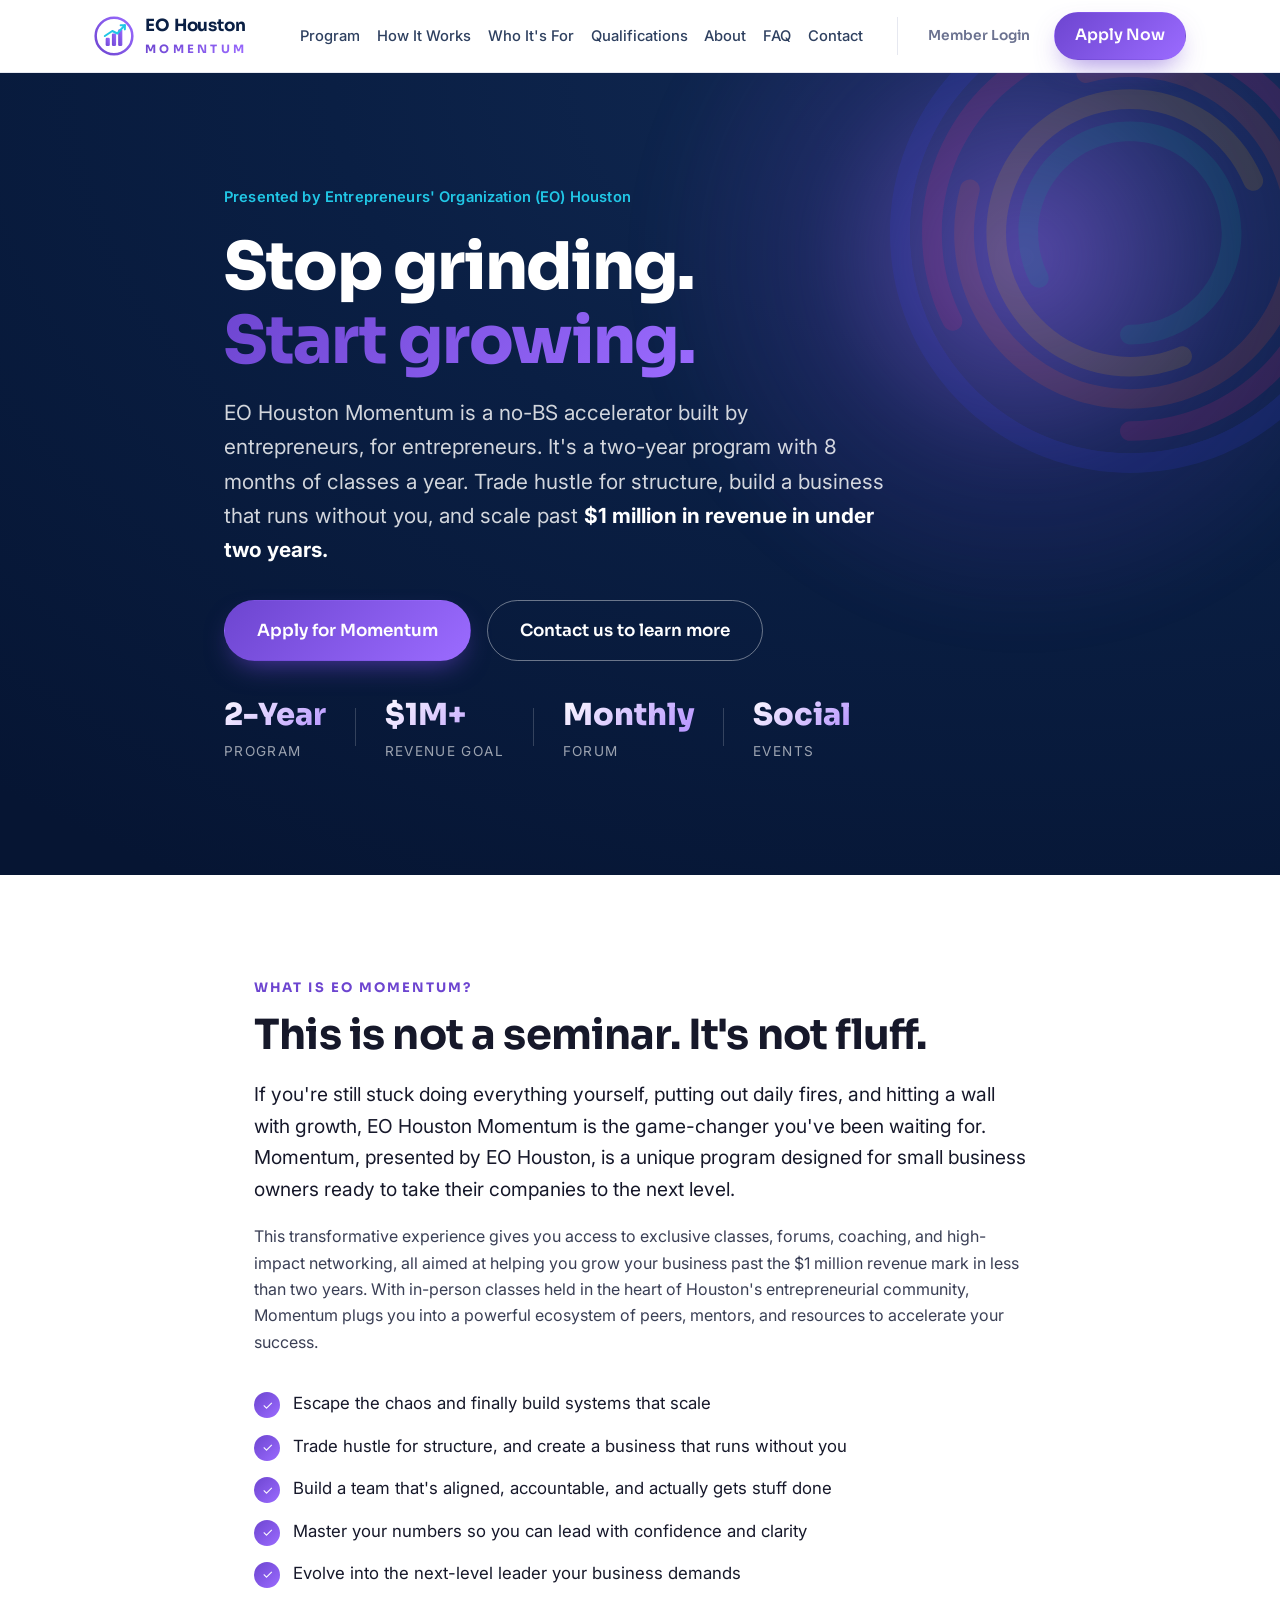
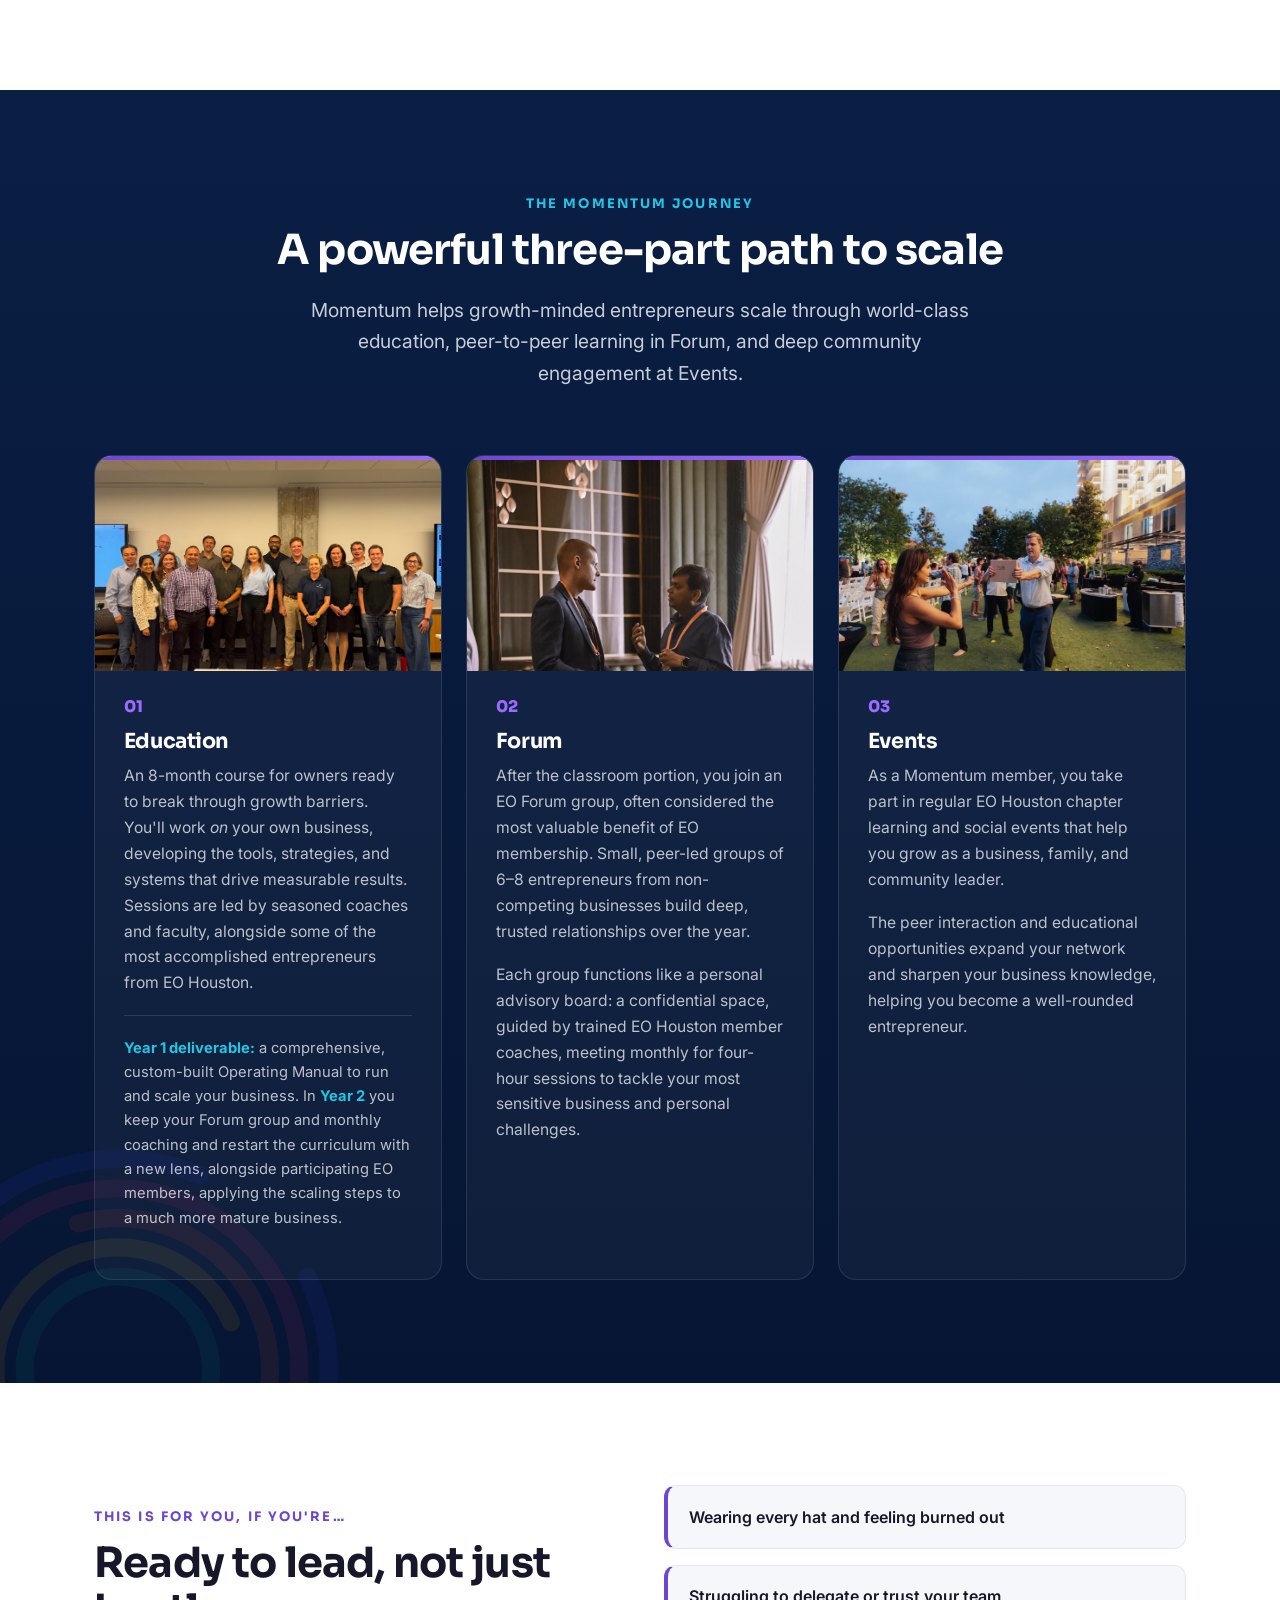
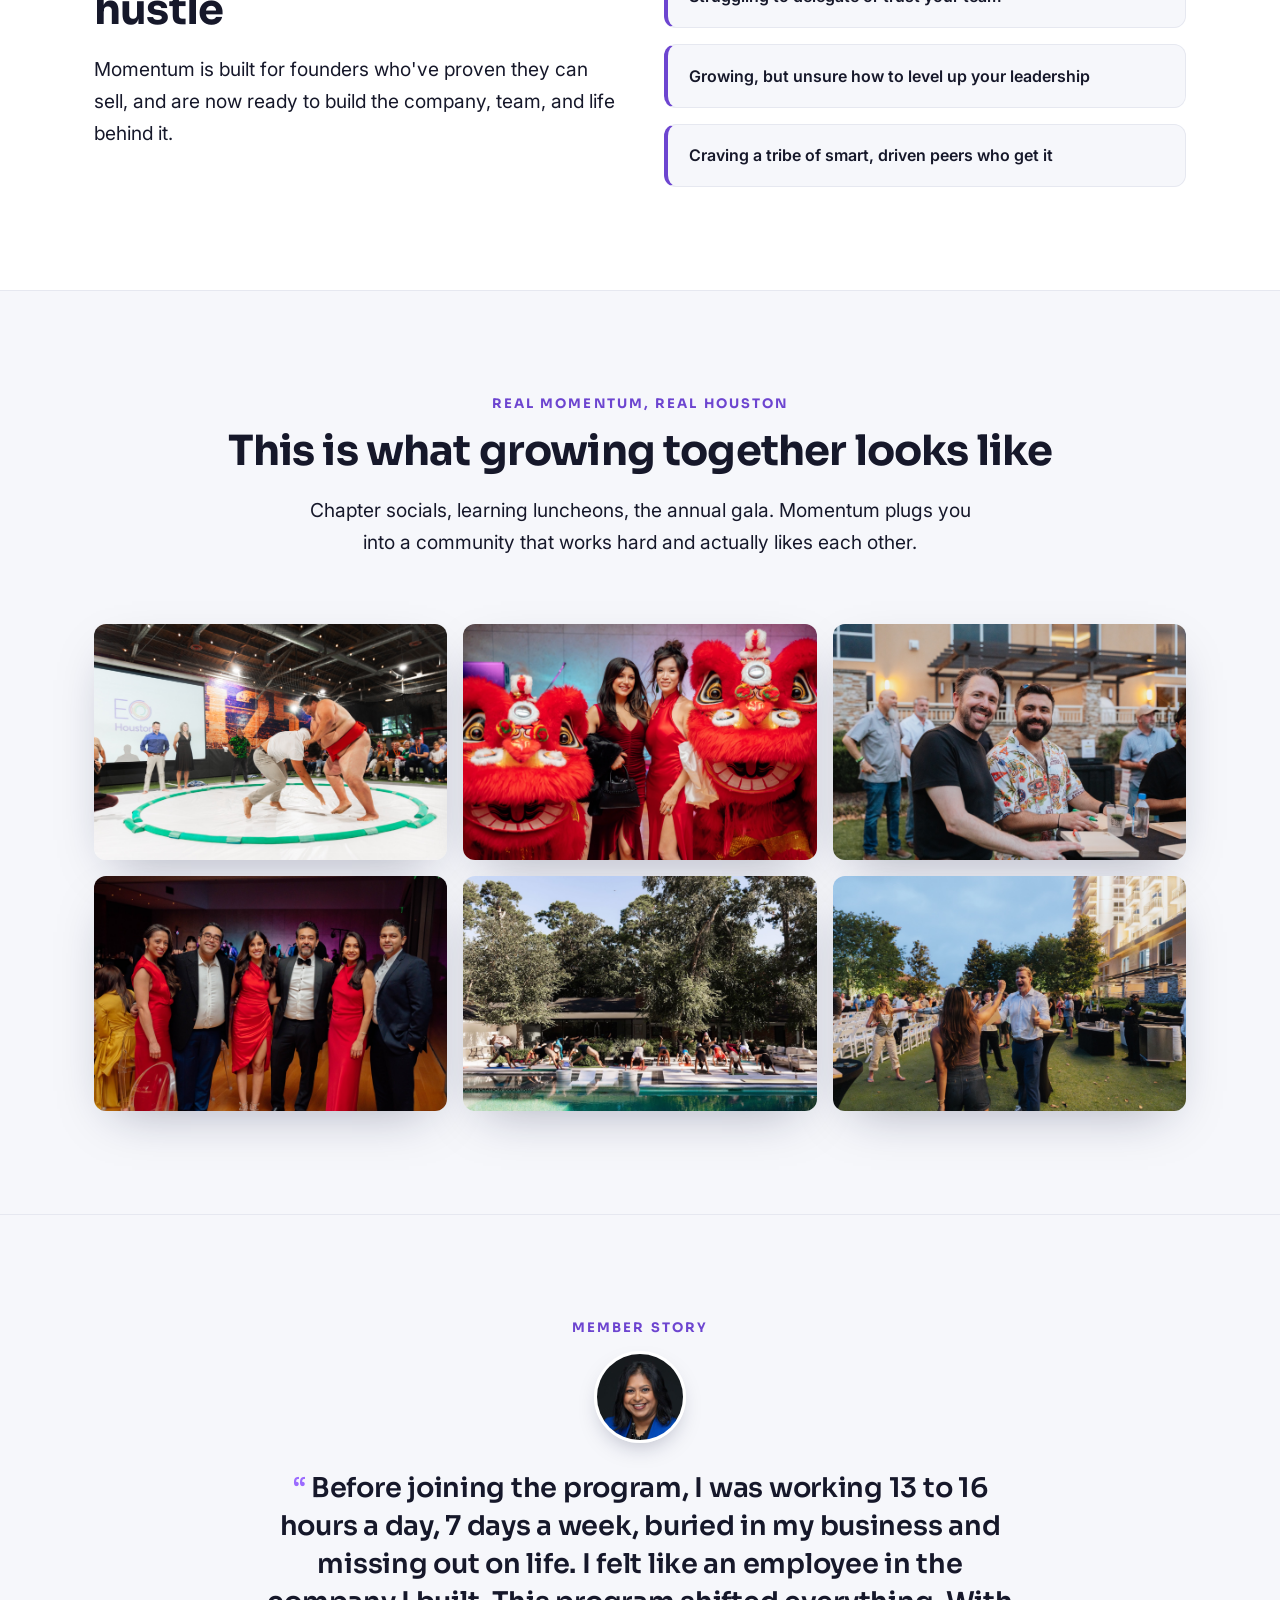
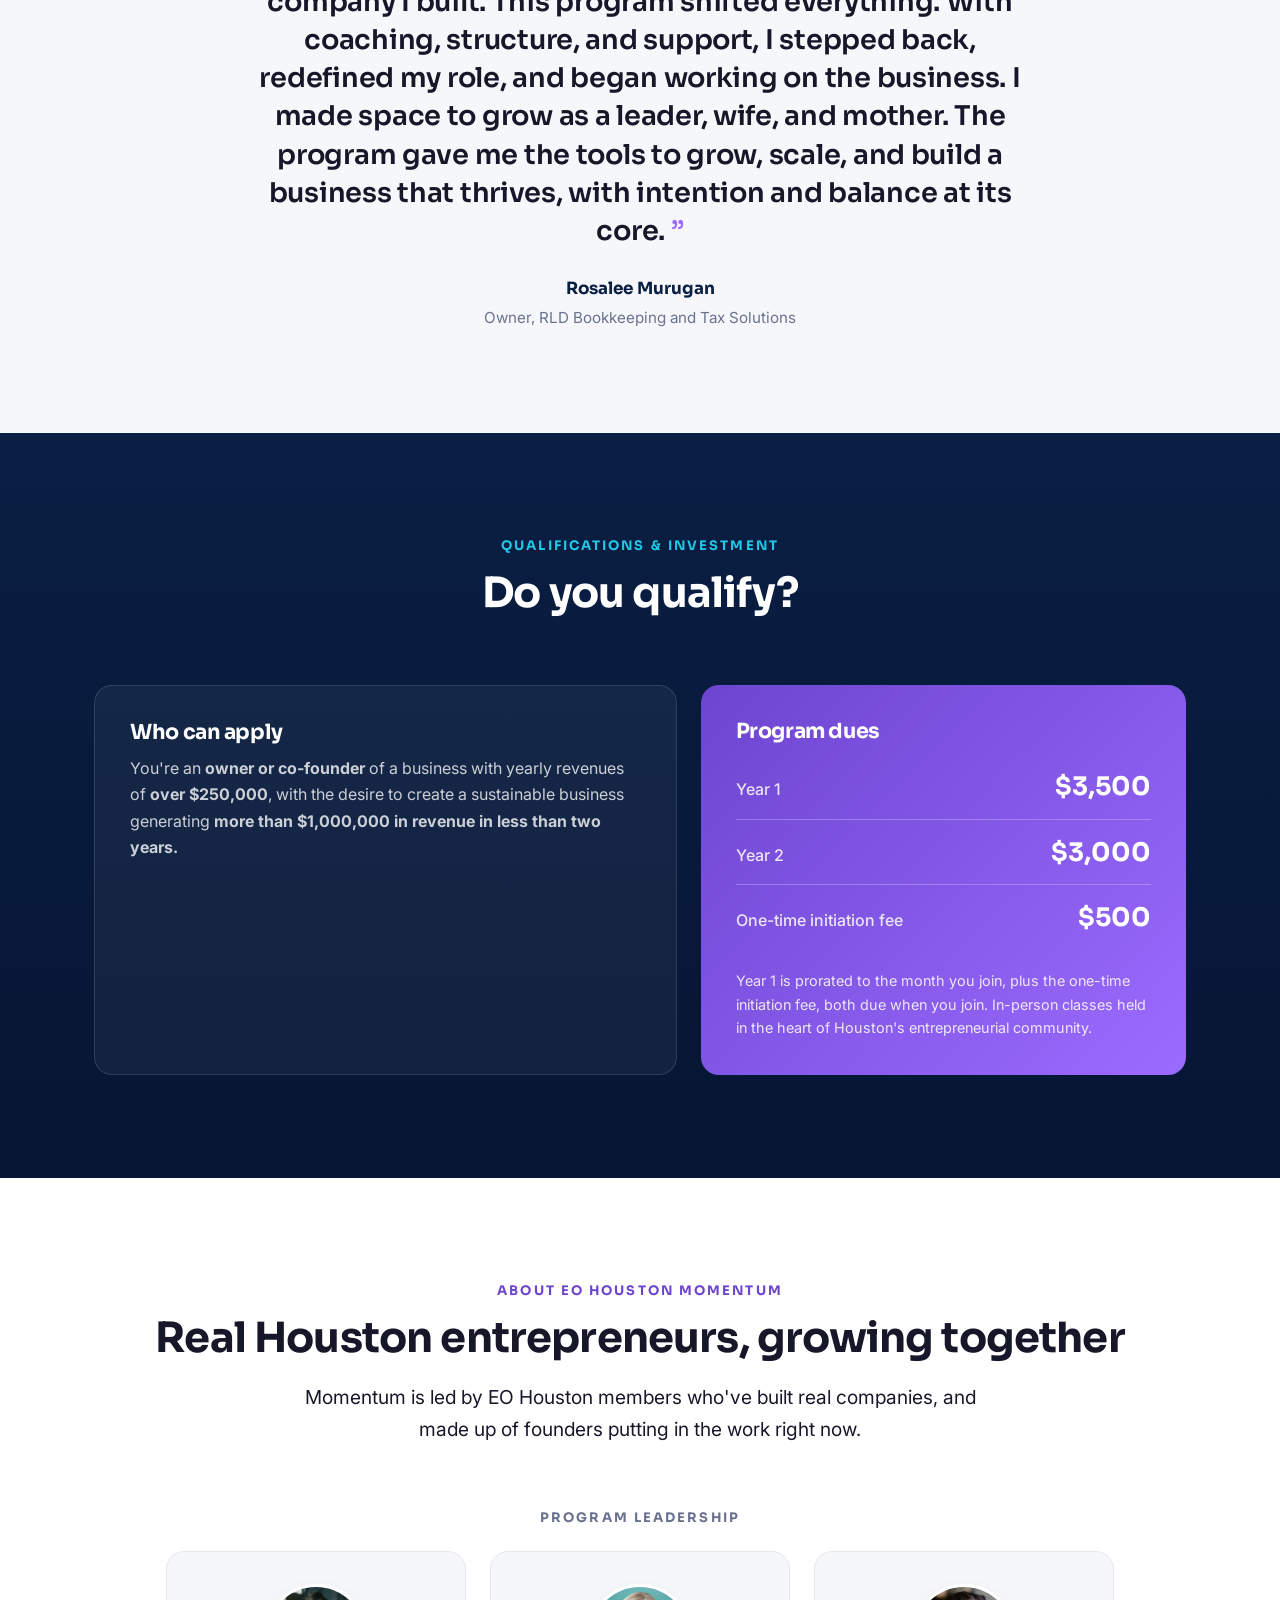
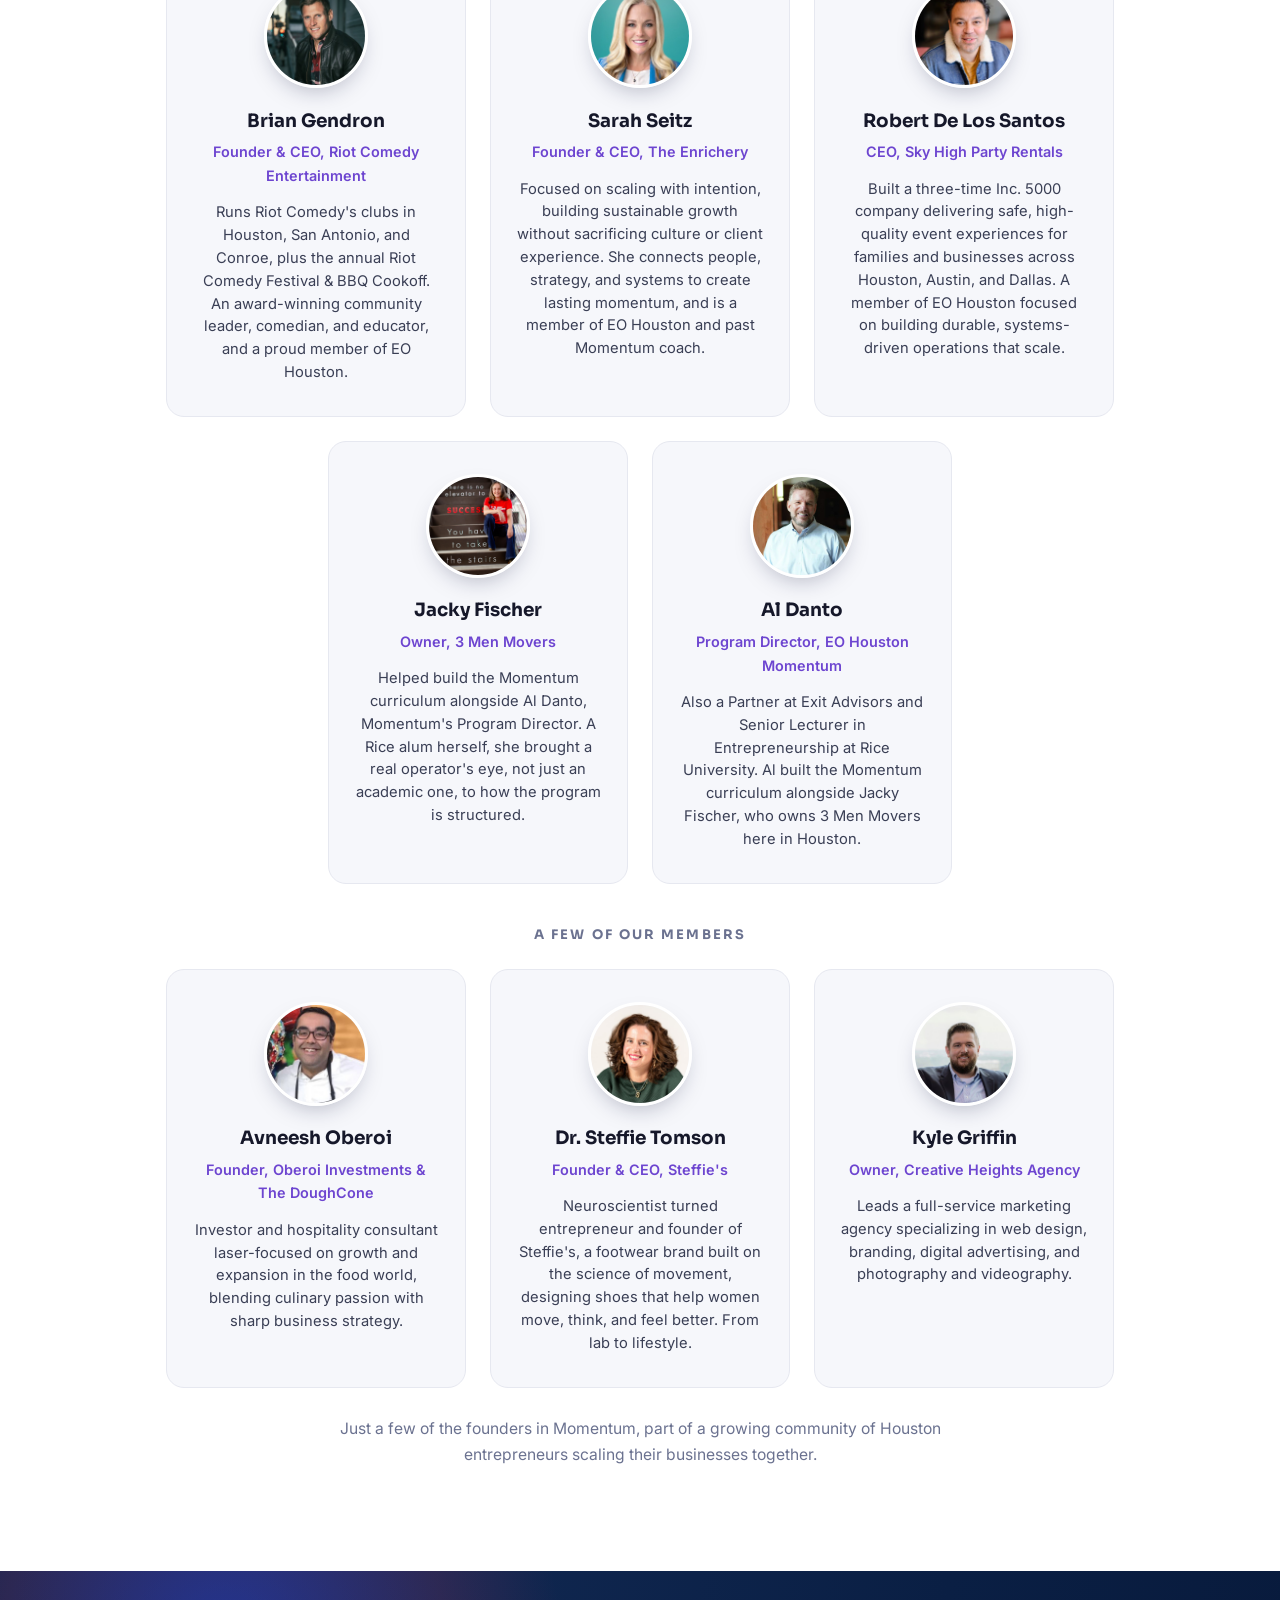
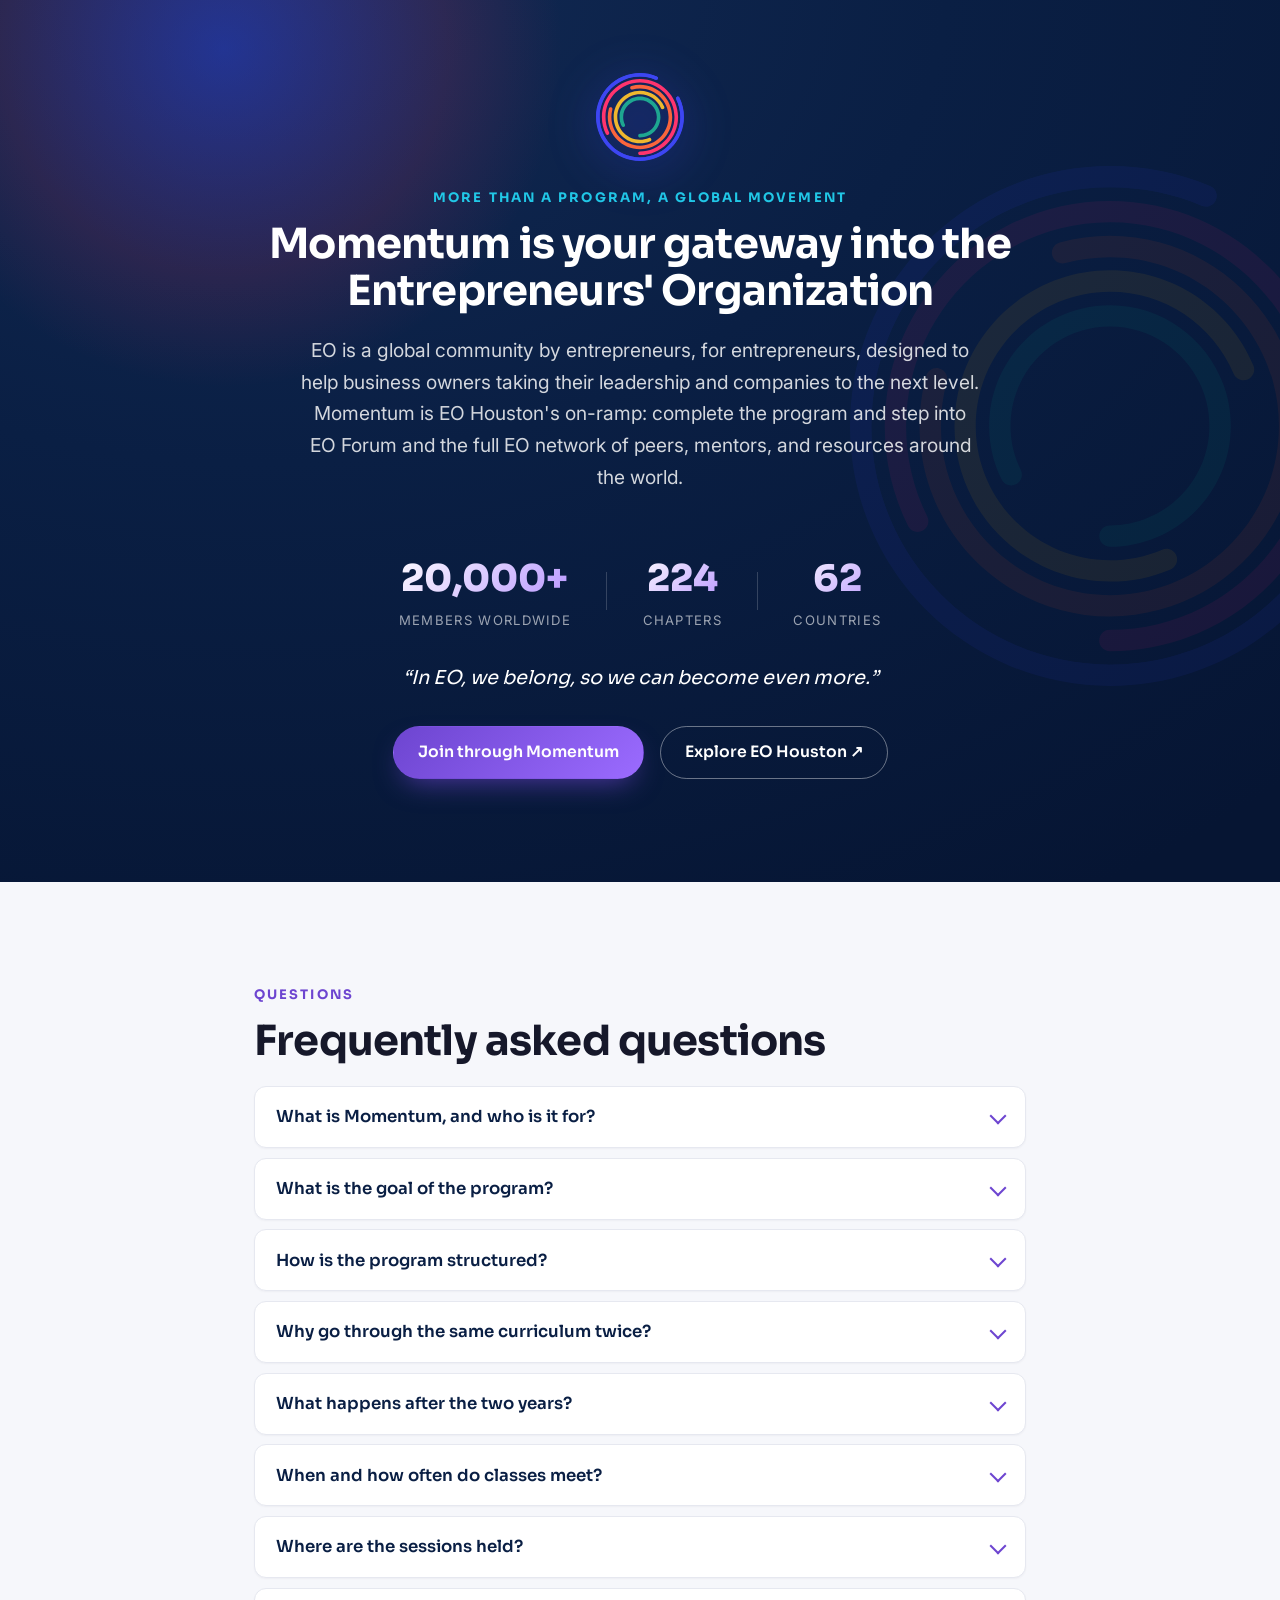
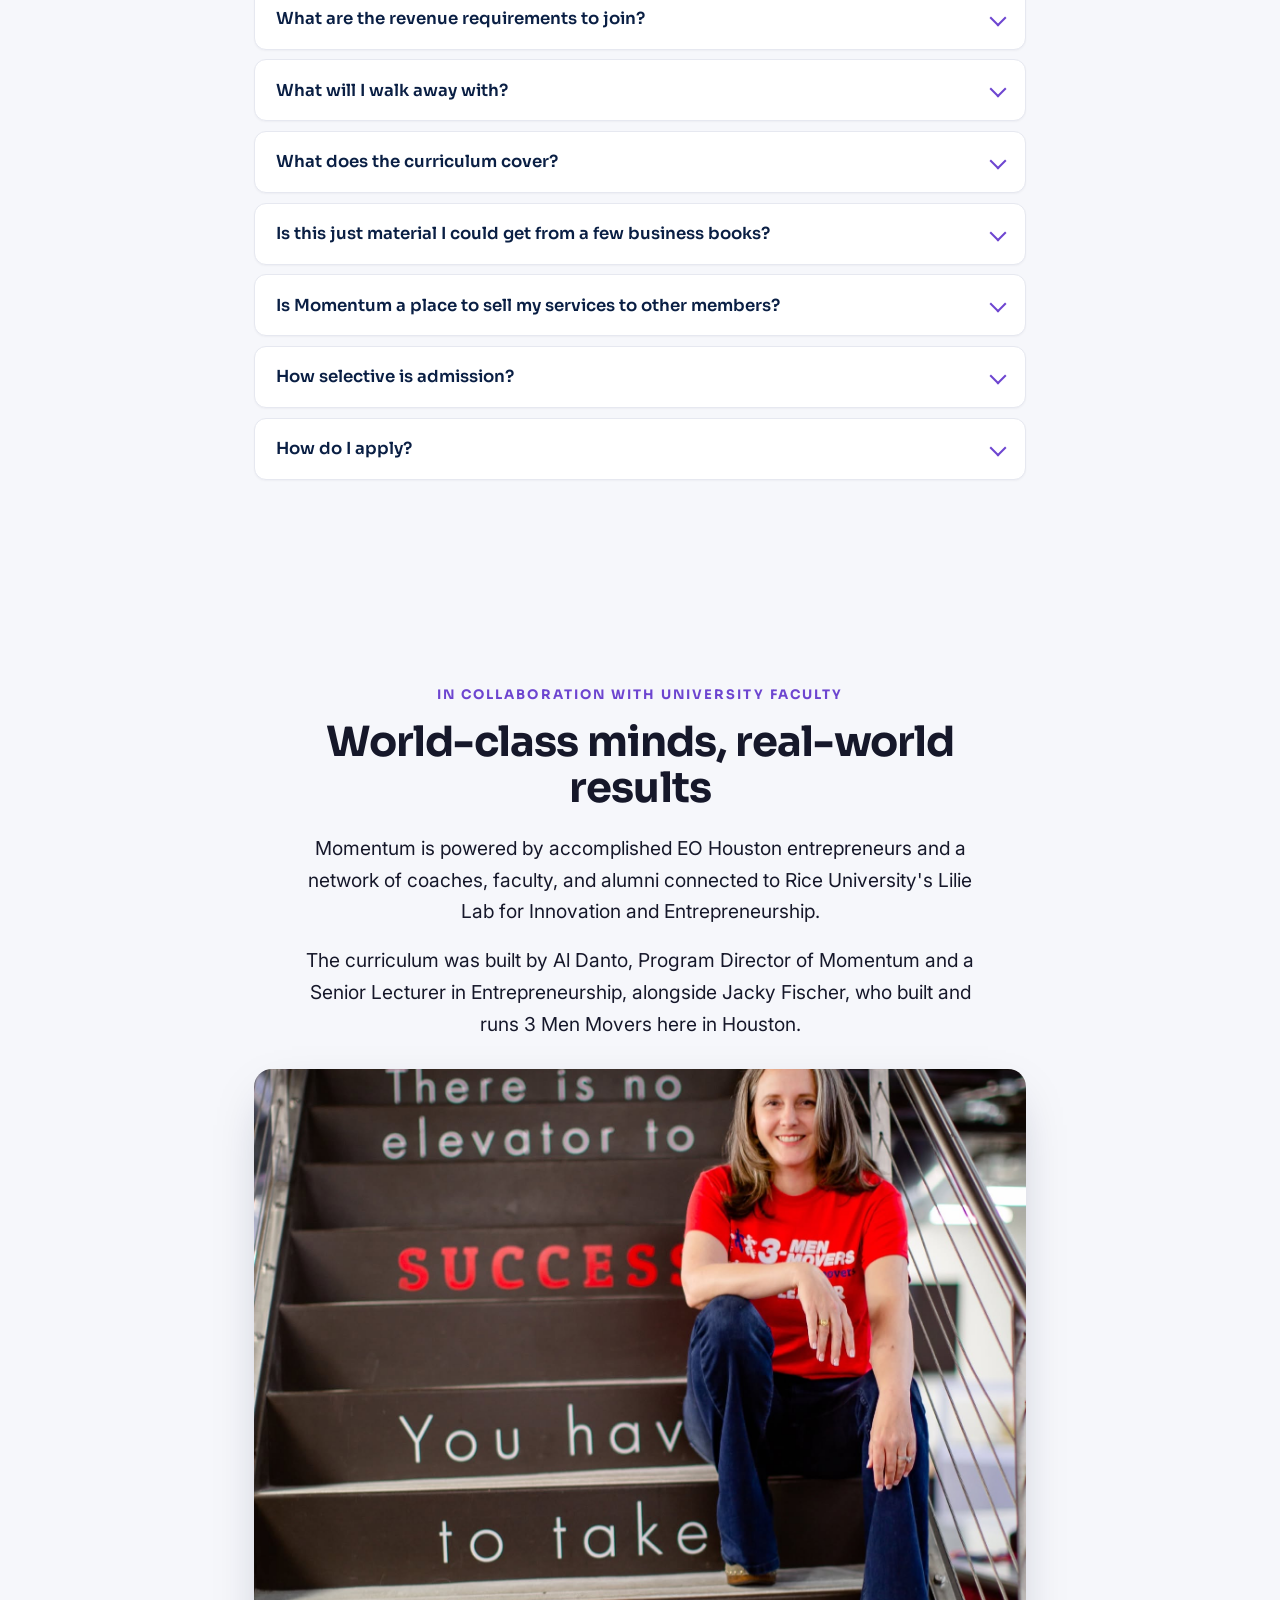
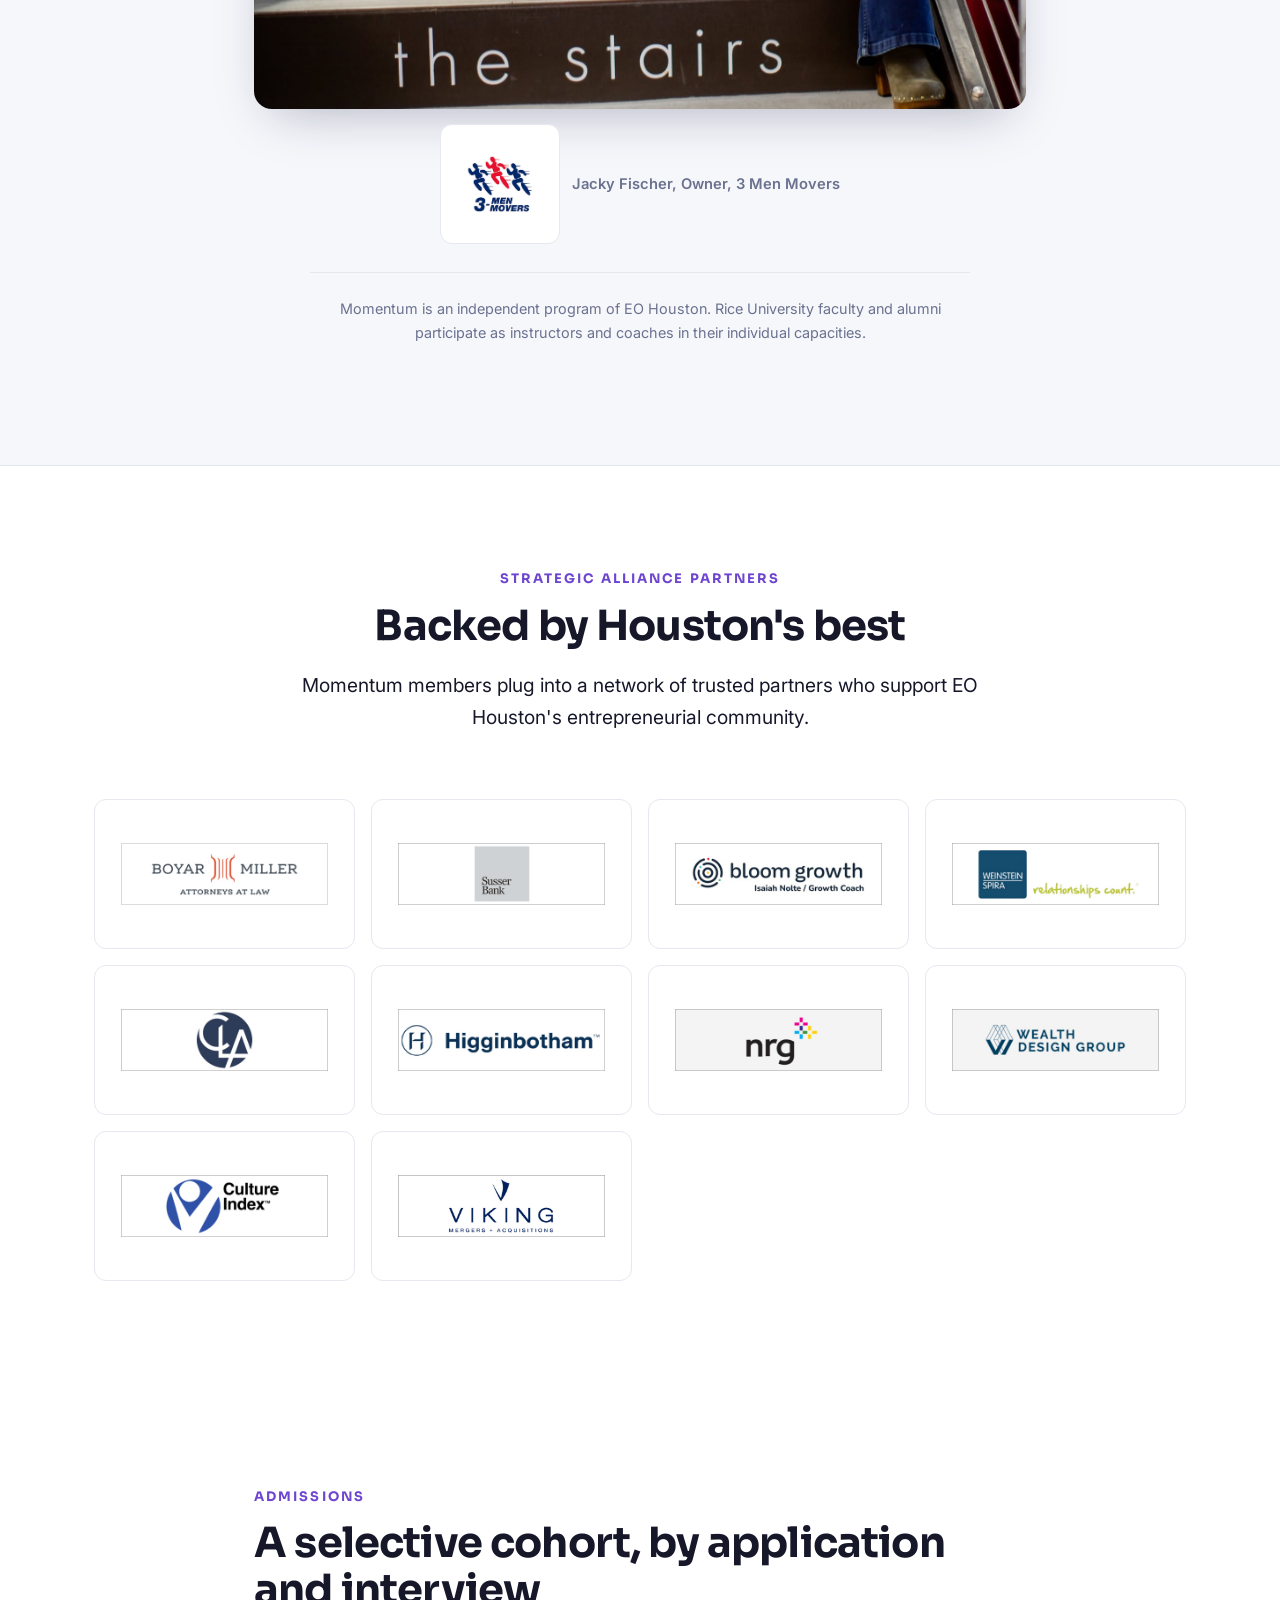
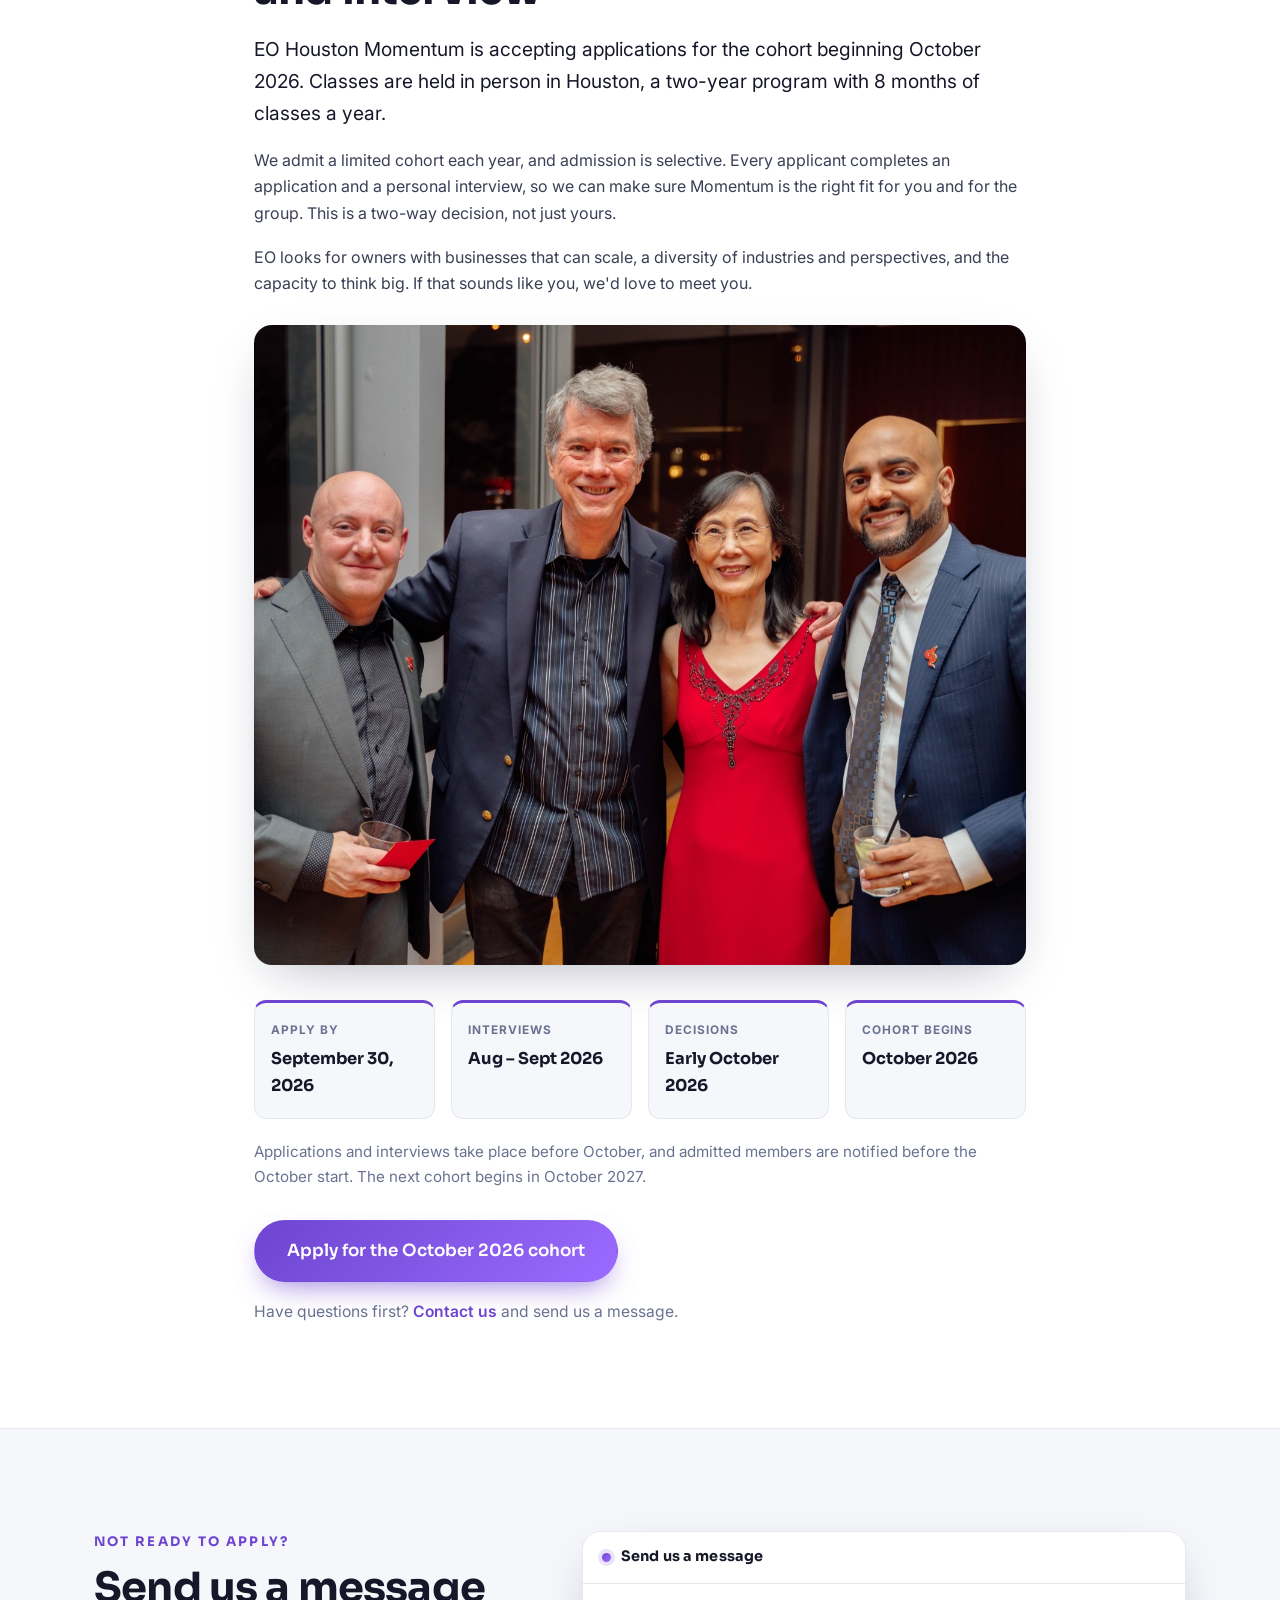
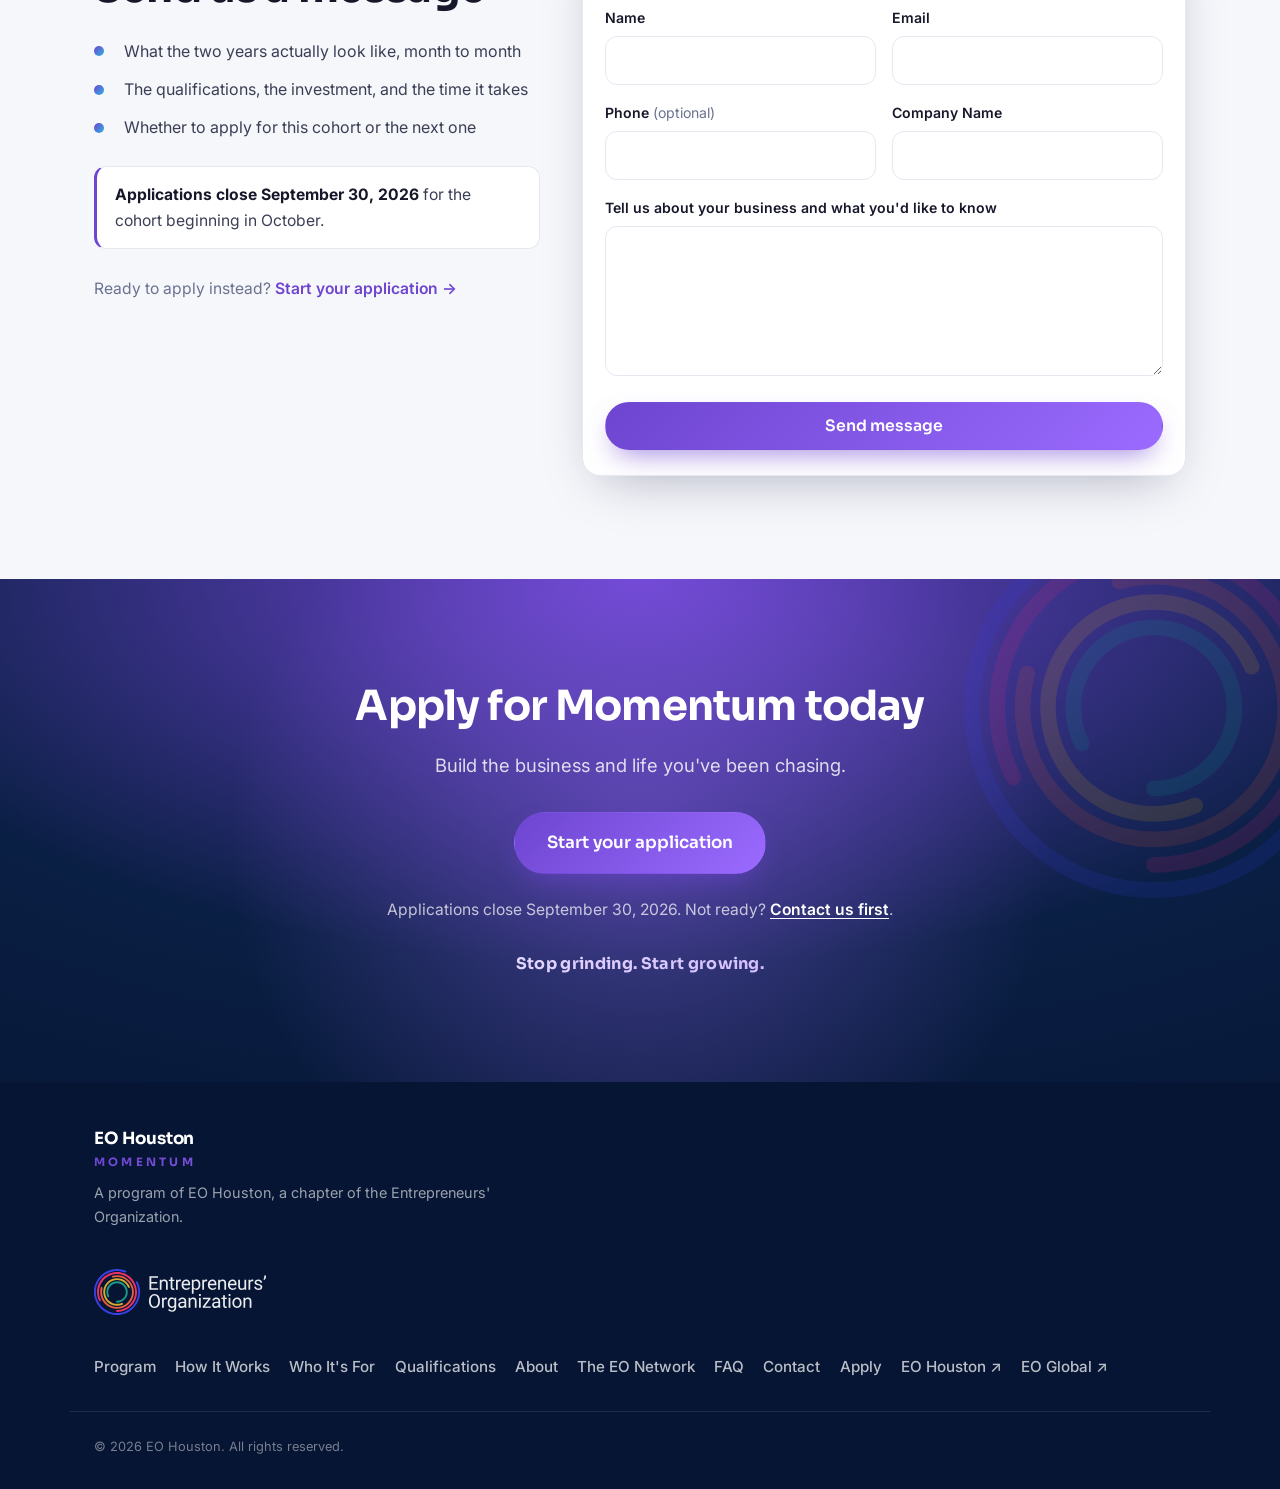
==== index.html @ 534e12e0 "Reduce Rice mentions on public Momentum site" ====
<!DOCTYPE html>
<html lang="en">
<head>
  <meta charset="UTF-8" />
  <meta name="viewport" content="width=device-width, initial-scale=1.0" />
  <title>EO Houston Momentum | Stop Grinding. Start Growing.</title>
  <meta name="description" content="EO Houston Momentum is a no-BS accelerator built by entrepreneurs, for entrepreneurs. A two-year program with 8 months of classes a year. Grow past $1M in under two years." />
  <meta property="og:title" content="EO Houston Momentum | Stop Grinding. Start Growing." />
  <meta property="og:description" content="A two-year accelerator for Houston entrepreneurs ready to scale past $1M. Education, Forum, and Events." />
  <meta property="og:type" content="website" />
  <meta property="og:url" content="https://eomomentum.com/" />
  <meta property="og:image" content="https://eomomentum.com/assets/og-image.png" />
  <meta property="og:image:width" content="1200" />
  <meta property="og:image:height" content="630" />
  <meta property="og:image:alt" content="EO Houston Momentum. Stop grinding. Start growing." />
  <meta name="twitter:card" content="summary_large_image" />
  <meta name="twitter:title" content="EO Houston Momentum | Stop Grinding. Start Growing." />
  <meta name="twitter:description" content="A two-year accelerator for Houston entrepreneurs ready to scale past $1M." />
  <meta name="twitter:image" content="https://eomomentum.com/assets/og-image.png" />
  <link rel="preconnect" href="https://fonts.googleapis.com" />
  <link rel="preconnect" href="https://fonts.gstatic.com" crossorigin />
  <link href="https://fonts.googleapis.com/css2?family=Sora:wght@400;600;700;800&family=Inter:wght@400;500;600;700&display=swap" rel="stylesheet" />
  <link rel="icon" type="image/png" sizes="32x32" href="assets/eo-favicon-32.png" />
  <link rel="apple-touch-icon" href="assets/eo-apple-touch.png" />
  <link rel="stylesheet" href="styles.css" />
  <!-- Google tag (gtag.js) -->
  <script async src="https://www.googletagmanager.com/gtag/js?id=G-NMEJ7BV822"></script>
  <script>
    window.dataLayer = window.dataLayer || [];
    function gtag(){dataLayer.push(arguments);}
    gtag('js', new Date());
    gtag('config', 'G-NMEJ7BV822');
  </script>
</head>
<body>

  <!-- ===== Header ===== -->
  <header class="site-header" id="top">
    <div class="container header-inner">
      <a href="#top" class="brand" aria-label="EO Houston Momentum home">
        <span class="brand-mark" aria-hidden="true">
          <svg viewBox="0 0 48 48" width="40" height="40" role="img" aria-label="Momentum mark">
            <defs>
              <linearGradient id="mg" x1="0" y1="1" x2="1" y2="0">
                <stop offset="0" stop-color="#6D45D0" />
                <stop offset="1" stop-color="#9B6BFF" />
              </linearGradient>
            </defs>
            <circle cx="24" cy="24" r="22" fill="none" stroke="url(#mg)" stroke-width="3" />
            <rect x="14" y="26" width="5" height="10" rx="1.5" fill="url(#mg)" />
            <rect x="21.5" y="21" width="5" height="15" rx="1.5" fill="url(#mg)" />
            <rect x="29" y="16" width="5" height="20" rx="1.5" fill="url(#mg)" />
            <path d="M13 24 L22 18 L28 21 L37 11" fill="none" stroke="#21C7E6" stroke-width="2.5" stroke-linecap="round" stroke-linejoin="round" />
            <path d="M32 11 L37 11 L37 16" fill="none" stroke="#21C7E6" stroke-width="2.5" stroke-linecap="round" stroke-linejoin="round" />
          </svg>
        </span>
        <span class="brand-text">
          <strong>EO Houston</strong>
          <span class="brand-sub">MOMENTUM</span>
        </span>
      </a>

      <nav class="nav" aria-label="Primary">
        <a href="#program">Program</a>
        <a href="#journey">How It Works</a>
        <a href="#fit">Who It's For</a>
        <a href="#invest">Qualifications</a>
        <a href="#about">About</a>
        <a href="#faq">FAQ</a>
        <a href="#contact">Contact</a>
      </nav>

      <a class="header-login" href="https://eohouston.chapterpro.com/index.php?frontend=1" target="_blank" rel="noopener">Member Login</a>
      <a class="btn btn-primary header-cta" href="#admissions" data-ga-apply="header_nav">Apply Now</a>

      <button class="nav-toggle" aria-label="Toggle menu" aria-expanded="false">
        <span></span><span></span><span></span>
      </button>
    </div>
    <div class="mobile-nav" hidden>
      <a href="#program">Program</a>
      <a href="#journey">How It Works</a>
      <a href="#fit">Who It's For</a>
      <a href="#invest">Qualifications</a>
      <a href="#about">About</a>
      <a href="#eo">The EO Network</a>
      <a href="#partners">Partners</a>
      <a href="#faq">FAQ</a>
      <a href="#contact">Contact</a>
      <a href="https://eohouston.com" target="_blank" rel="noopener">EO Houston &#8599;</a>
      <a href="https://eohouston.chapterpro.com/index.php?frontend=1" target="_blank" rel="noopener">Member Login</a>
      <a href="#admissions" class="btn btn-primary" data-ga-apply="mobile_nav">Apply Now</a>
    </div>
  </header>

  <!-- ===== Hero ===== -->
  <section class="hero">
    <div class="hero-glow" aria-hidden="true"></div>
    <img src="assets/eo-mark.svg" class="hero-mark" alt="" aria-hidden="true" />
    <div class="container hero-inner">
      <p class="eyebrow">Presented by Entrepreneurs' Organization (EO) Houston</p>
      <h1>Stop grinding.<br /><span class="grad-text">Start growing.</span></h1>
      <p class="hero-lead">
        EO Houston Momentum is a no-BS accelerator built by entrepreneurs, for entrepreneurs. It's a
        two-year program with 8 months of classes a year. Trade hustle for structure, build
        a business that runs without you, and scale past
        <strong>$1 million in revenue in under two years.</strong>
      </p>
      <div class="hero-actions">
        <a class="btn btn-primary btn-lg" href="#admissions" data-ga-apply="hero">Apply for Momentum</a>
        <a class="btn btn-ghost btn-lg" href="#contact">Contact us to learn more</a>
      </div>
      <a class="hero-webinar" id="hero-webinar" href="#" target="_blank" rel="noopener" hidden>
        <span class="hw-tag">Free webinar</span>
        <span class="hw-text">Curious first? Join our info session <strong id="hero-webinar-when"></strong></span>
        <span class="hw-cta">Register &rarr;</span>
      </a>
      <div class="hero-stats">
        <div><span class="stat-num">2-Year</span><span class="stat-label">program</span></div>
        <div class="stat-divider" aria-hidden="true"></div>
        <div><span class="stat-num">$1M+</span><span class="stat-label">revenue goal</span></div>
        <div class="stat-divider" aria-hidden="true"></div>
        <div><span class="stat-num">Monthly</span><span class="stat-label">forum</span></div>
        <div class="stat-divider" aria-hidden="true"></div>
        <div><span class="stat-num">Social</span><span class="stat-label">events</span></div>
      </div>
    </div>
  </section>

  <!-- ===== What is Momentum ===== -->
  <section class="section" id="program">
    <div class="container narrow">
      <p class="kicker">What is EO Momentum?</p>
      <h2>This is not a seminar. It's not fluff.</h2>
      <p class="lede">
        If you're still stuck doing everything yourself, putting out daily fires, and hitting a wall
        with growth, EO Houston Momentum is the game-changer you've been waiting for. Momentum,
        presented by EO Houston, is a unique program designed for small business
        owners ready to take their companies to the next level.
      </p>
      <p>
        This transformative experience gives you access to exclusive classes, forums, coaching, and
        high-impact networking, all aimed at helping you grow your business past the $1 million
        revenue mark in less than two years. With in-person classes held in the heart of Houston's
        entrepreneurial community, Momentum plugs you into a powerful ecosystem of peers, mentors,
        and resources to accelerate your success.
      </p>

      <ul class="outcomes">
        <li><span class="check" aria-hidden="true">&#10003;</span> Escape the chaos and finally build systems that scale</li>
        <li><span class="check" aria-hidden="true">&#10003;</span> Trade hustle for structure, and create a business that runs without you</li>
        <li><span class="check" aria-hidden="true">&#10003;</span> Build a team that's aligned, accountable, and actually gets stuff done</li>
        <li><span class="check" aria-hidden="true">&#10003;</span> Master your numbers so you can lead with confidence and clarity</li>
        <li><span class="check" aria-hidden="true">&#10003;</span> Evolve into the next-level leader your business demands</li>
      </ul>
    </div>
  </section>

  <!-- ===== The Journey: Education / Forum / Events ===== -->
  <section class="section section-dark" id="journey">
    <img src="assets/eo-mark.svg" class="journey-mark" alt="" aria-hidden="true" />
    <div class="container">
      <div class="section-head center">
        <p class="kicker">The Momentum journey</p>
        <h2>A powerful three-part path to scale</h2>
        <p class="lede center-lede">
          Momentum helps growth-minded entrepreneurs scale through world-class education,
          peer-to-peer learning in Forum, and deep community engagement at Events.
        </p>
      </div>

      <div class="cards-3">
        <article class="card">
          <img class="card-photo" src="assets/photos/classroom.jpg" alt="Momentum cohort meeting for a Lilie Lab-taught session" loading="lazy" width="640" height="400" />
          <div class="card-num">01</div>
          <h3>Education</h3>
          <p>
            An 8-month course for owners ready to break through growth barriers. You'll work
            <em>on</em> your own business, developing the tools, strategies, and systems that
            drive measurable results. Sessions are led by seasoned coaches and faculty, alongside
            some of the most accomplished entrepreneurs from EO Houston.
          </p>
          <p class="card-deliverable">
            <strong>Year 1 deliverable:</strong> a comprehensive, custom-built Operating Manual to
            run and scale your business. In <strong>Year 2</strong> you keep your Forum group and
            monthly coaching and restart the curriculum with a new lens, alongside participating EO
            members, applying the scaling steps to a much more mature business.
          </p>
        </article>

        <article class="card">
          <img class="card-photo" src="assets/photos/connect-lounge.jpg" alt="Members in a focused, confidential Forum conversation" loading="lazy" width="1066" height="1600" style="object-position: top;" />
          <div class="card-num">02</div>
          <h3>Forum</h3>
          <p>
            After the classroom portion, you join an EO Forum group, often considered the most
            valuable benefit of EO membership. Small, peer-led groups of 6&ndash;8 entrepreneurs from
            non-competing businesses build deep, trusted relationships over the year.
          </p>
          <p>
            Each group functions like a personal advisory board: a confidential space, guided by
            trained EO Houston member coaches, meeting monthly for four-hour sessions to tackle your
            most sensitive business and personal challenges.
          </p>
        </article>

        <article class="card">
          <img class="card-photo" src="assets/photos/social-charades.jpg" alt="EO Houston members at a chapter social event" loading="lazy" width="640" height="400" />
          <div class="card-num">03</div>
          <h3>Events</h3>
          <p>
            As a Momentum member, you take part in regular EO Houston chapter learning and social
            events that help you grow as a business, family, and community leader.
          </p>
          <p>
            The peer interaction and educational opportunities expand your network and sharpen your
            business knowledge, helping you become a well-rounded entrepreneur.
          </p>
        </article>
      </div>
    </div>
  </section>

  <!-- ===== Who it's for ===== -->
  <section class="section" id="fit">
    <div class="container split">
      <div class="split-text">
        <p class="kicker">This is for you, if you're&hellip;</p>
        <h2>Ready to lead, not just hustle</h2>
        <p class="lede">
          Momentum is built for founders who've proven they can sell, and are now ready to
          build the company, team, and life behind it.
        </p>
      </div>
      <ul class="fit-list">
        <li>Wearing every hat and feeling burned out</li>
        <li>Struggling to delegate or trust your team</li>
        <li>Growing, but unsure how to level up your leadership</li>
        <li>Craving a tribe of smart, driven peers who get it</li>
      </ul>
    </div>
  </section>

  <!-- ===== Community gallery ===== -->
  <section class="section section-gallery" id="community">
    <div class="container">
      <div class="section-head center">
        <p class="kicker">Real Momentum, real Houston</p>
        <h2>This is what growing together looks like</h2>
        <p class="lede center-lede">
          Chapter socials, learning luncheons, the annual gala. Momentum plugs
          you into a community that works hard and actually likes each other.
        </p>
      </div>
      <ul class="gallery-grid">
        <li><img src="assets/photos/event-2.jpg" alt="EO Houston members at a chapter anniversary event" loading="lazy" width="640" height="427" /></li>
        <li><img src="assets/photos/lny-photobooth.jpg" alt="Members celebrating Lunar New Year at an EO Houston social" loading="lazy" width="640" height="427" /></li>
        <li><img src="assets/photos/social-cornhole.jpg" alt="Members at an EO Houston chapter social" loading="lazy" width="640" height="427" /></li>
        <li><img src="assets/photos/gala-group.jpg" alt="Members at the EO Houston annual gala" loading="lazy" width="640" height="427" /></li>
        <li><img src="assets/photos/retreat-yoga-wide.jpg" alt="A Momentum member retreat" loading="lazy" width="640" height="427" /></li>
        <li><img src="assets/photos/social-highfive.jpg" alt="Members celebrating at an EO Houston chapter event" loading="lazy" width="640" height="427" /></li>
      </ul>
    </div>
  </section>

  <!-- ===== Featured testimonial ===== -->
  <section class="section section-quote" id="story">
    <div class="container narrow center">
      <p class="kicker">Member story</p>
      <figure class="feature-quote">
        <img class="quote-avatar" src="assets/team/rosalee.jpg" alt="Rosalee Murugan" width="400" height="400" loading="lazy" />
        <blockquote>
          Before joining the program, I was working 13 to 16 hours a day, 7 days a week, buried in my
          business and missing out on life. I felt like an employee in the company I built. This
          program shifted everything. With coaching, structure, and support, I stepped back,
          redefined my role, and began working on the business. I made space to grow as a leader,
          wife, and mother. The program gave me the tools to grow, scale, and build a business that
          thrives, with intention and balance at its core.
        </blockquote>
        <figcaption>
          <span class="q-name">Rosalee Murugan</span>
          <span class="q-role">Owner, RLD Bookkeeping and Tax Solutions</span>
        </figcaption>
      </figure>
    </div>
  </section>

  <!-- ===== Qualifications & Investment ===== -->
  <section class="section section-dark" id="invest">
    <div class="container">
      <div class="section-head center">
        <p class="kicker">Qualifications &amp; investment</p>
        <h2>Do you qualify?</h2>
      </div>
      <div class="invest-grid">
        <div class="invest-card">
          <h3>Who can apply</h3>
          <p>
            You're an <strong>owner or co-founder</strong> of a business with yearly revenues of
            <strong>over $250,000</strong>, with the desire to create a sustainable business
            generating <strong>more than $1,000,000 in revenue in less than two years.</strong>
          </p>
        </div>
        <div class="invest-card invest-card--accent">
          <h3>Program dues</h3>
          <ul class="price-list">
            <li><span>Year 1</span><strong>$3,500</strong></li>
            <li><span>Year 2</span><strong>$3,000</strong></li>
            <li><span>One-time initiation fee</span><strong>$500</strong></li>
          </ul>
          <p class="price-note">Year 1 is prorated to the month you join, plus the one-time initiation fee, both due when you join. In-person classes held in the heart of Houston's entrepreneurial community.</p>
        </div>
      </div>
    </div>
  </section>

  <!-- ===== About / Community ===== -->
  <section class="section" id="about">
    <div class="container">
      <div class="section-head center">
        <p class="kicker">About EO Houston Momentum</p>
        <h2>Real Houston entrepreneurs, growing together</h2>
        <p class="lede center-lede">
          Momentum is led by EO Houston members who've built real companies, and made up of
          founders putting in the work right now.
        </p>
      </div>

      <h3 class="team-group-title">Program Leadership</h3>
      <div class="team-grid team-grid--3">
        <article class="team-card">
          <img class="avatar" src="assets/team/brian.jpg" alt="Brian Gendron" width="400" height="400" loading="lazy" />
          <h4>Brian Gendron</h4>
          <p class="team-role">Founder &amp; CEO, Riot Comedy Entertainment</p>
          <p class="team-bio">
            Runs Riot Comedy's clubs in Houston, San Antonio, and Conroe, plus the annual Riot Comedy
            Festival &amp; BBQ Cookoff. An award-winning community leader, comedian, and educator, and a
            proud member of EO Houston.
          </p>
        </article>
        <article class="team-card">
          <img class="avatar" src="assets/team/sarah.jpg" alt="Sarah Seitz" width="400" height="400" loading="lazy" />
          <h4>Sarah Seitz</h4>
          <p class="team-role">Founder &amp; CEO, The Enrichery</p>
          <p class="team-bio">
            Focused on scaling with intention, building sustainable growth without sacrificing culture
            or client experience. She connects people, strategy, and systems to create lasting
            momentum, and is a member of EO Houston and past Momentum coach.
          </p>
        </article>
        <article class="team-card">
          <img class="avatar" src="assets/team/robert.jpg" alt="Robert De Los Santos" width="400" height="400" loading="lazy" />
          <h4>Robert De Los Santos</h4>
          <p class="team-role">CEO, Sky High Party Rentals</p>
          <p class="team-bio">
            Built a three-time Inc. 5000 company delivering safe, high-quality event experiences for
            families and businesses across Houston, Austin, and Dallas. A member of EO Houston focused
            on building durable, systems-driven operations that scale.
          </p>
        </article>
        <article class="team-card">
          <img class="avatar" src="assets/team/jackie.jpg" alt="Jacky Fischer" width="400" height="400" loading="lazy" />
          <h4>Jacky Fischer</h4>
          <p class="team-role">Owner, 3 Men Movers</p>
          <p class="team-bio">
            Helped build the Momentum curriculum alongside Al Danto, Momentum's Program Director. A Rice
            alum herself, she brought a real operator's eye, not just an academic one, to how the program
            is structured.
          </p>
        </article>
        <article class="team-card">
          <img class="avatar" src="assets/team/al-danto.png" alt="Al Danto" width="400" height="400" loading="lazy" />
          <h4>Al Danto</h4>
          <p class="team-role">Program Director, EO Houston Momentum</p>
          <p class="team-bio">
            Also a Partner at Exit Advisors and Senior Lecturer in Entrepreneurship at Rice University.
            Al built the Momentum curriculum alongside Jacky Fischer, who owns 3 Men Movers
            here in Houston.
          </p>
        </article>
      </div>

      <h3 class="team-group-title">A Few of Our Members</h3>
      <div class="team-grid team-grid--3">
        <article class="team-card">
          <img class="avatar" src="assets/team/avneesh.jpg" alt="Avneesh Oberoi" width="400" height="400" loading="lazy" />
          <h4>Avneesh Oberoi</h4>
          <p class="team-role">Founder, Oberoi Investments &amp; The DoughCone</p>
          <p class="team-bio">
            Investor and hospitality consultant laser-focused on growth and expansion in the food
            world, blending culinary passion with sharp business strategy.
          </p>
        </article>
        <article class="team-card">
          <img class="avatar" src="assets/team/steffie.jpg" alt="Dr. Steffie Tomson" width="400" height="400" loading="lazy" />
          <h4>Dr. Steffie Tomson</h4>
          <p class="team-role">Founder &amp; CEO, Steffie's</p>
          <p class="team-bio">
            Neuroscientist turned entrepreneur and founder of Steffie's, a footwear brand built on
            the science of movement, designing shoes that help women move, think, and feel
            better. From lab to lifestyle.
          </p>
        </article>
        <article class="team-card">
          <img class="avatar" src="assets/team/kyle.jpg" alt="Kyle Griffin" width="400" height="400" loading="lazy" />
          <h4>Kyle Griffin</h4>
          <p class="team-role">Owner, Creative Heights Agency</p>
          <p class="team-bio">
            Leads a full-service marketing agency specializing in web design, branding, digital
            advertising, and photography and videography.
          </p>
        </article>
      </div>
      <p class="team-note">
        Just a few of the founders in Momentum, part of a growing community of Houston
        entrepreneurs scaling their businesses together.
      </p>
    </div>
  </section>

  <!-- ===== EO Network ===== -->
  <section class="section section-eo" id="eo">
    <div class="eo-glow" aria-hidden="true"></div>
    <img src="assets/eo-mark.svg" class="eo-watermark" alt="" aria-hidden="true" />
    <div class="container">
      <div class="eo-inner">
        <img src="assets/eo-mark.svg" class="eo-mark-badge" width="88" height="88" alt="" aria-hidden="true" />
        <p class="kicker">More than a program, a global movement</p>
        <h2>Momentum is your gateway into the Entrepreneurs' Organization</h2>
        <p class="lede center-lede">
          EO is a global community by entrepreneurs, for entrepreneurs, designed to help business
          owners taking their leadership and companies to the next level. Momentum is EO Houston's
          on-ramp: complete the program and step into EO Forum and the full EO network of peers,
          mentors, and resources around the world.
        </p>
        <div class="eo-stats">
          <div><span class="eo-num">20,000+</span><span class="eo-stat-label">members worldwide</span></div>
          <div class="stat-divider" aria-hidden="true"></div>
          <div><span class="eo-num">224</span><span class="eo-stat-label">chapters</span></div>
          <div class="stat-divider" aria-hidden="true"></div>
          <div><span class="eo-num">62</span><span class="eo-stat-label">countries</span></div>
        </div>
        <p class="eo-tagline">&ldquo;In EO, we belong, so we can become even more.&rdquo;</p>
        <div class="eo-actions">
          <a class="btn btn-primary" href="#admissions">Join through Momentum</a>
          <a class="btn btn-ghost" href="https://eohouston.com" target="_blank" rel="noopener">Explore EO Houston &#8599;</a>
        </div>
      </div>
    </div>
  </section>

  <!-- ===== FAQ ===== -->
  <section class="section section-faq" id="faq">
    <div class="container narrow">
      <p class="kicker">Questions</p>
      <h2>Frequently asked questions</h2>

      <div class="faq-list">
        <details class="faq-item">
          <summary>What is Momentum, and who is it for?</summary>
          <div class="faq-a">
            <p>Momentum is a two-year business accelerator for growth-minded Houston founders. It is built for owners generating roughly $250,000 to $1,000,000 in gross revenue who are ready to push past the $1M mark and are done trying to figure everything out alone. If you are ready to commit to the deep work, and you are based in or able to travel to Houston, this is for you.</p>
          </div>
        </details>

        <details class="faq-item">
          <summary>What is the goal of the program?</summary>
          <div class="faq-a">
            <p>To help you break through the operational ceilings that keep owners stuck in day-to-day firefighting, and to build the team, systems, and confidence to scale past seven figures. A core goal is to graduate you to $1M+ in revenue and into Entrepreneurs' Organization Houston, the EO chapter for business owners running companies above $1M. Fewer than 5% of businesses ever reach that level, and Momentum is built to get you there with a business that can sustain long-term growth.</p>
          </div>
        </details>

        <details class="faq-item">
          <summary>How is the program structured?</summary>
          <div class="faq-a">
            <p>It runs like a structured, collaborative accelerator, closer to an MBA-style class than a seminar. You prepare ahead of each session with assigned readings and reviews, then apply the tools directly to your real business between sessions. Year 1 focuses on foundational structures, processes, and leadership. In Year 2 you keep your Forum group and monthly coaching and go through the curriculum again with a new lens, alongside participating EO members, applying the scaling steps to a much more mature business and refining everything you built.</p>
          </div>
        </details>
        <details class="faq-item">
          <summary>Why go through the same curriculum twice?</summary>
          <div class="faq-a">
            <p>The classes repeat the way annual planning repeats. The material is your business, and your business is different every year.</p>
            <p>In year one you set your vision, pick your 90-day priorities, design your next hire, and work your numbers. In year two you do all of it again, and every answer comes out different, because you are a year bigger and a year smarter. That is how growing companies work: the planning repeats, but the business never does.</p>
            <p>And if you pass $1 million before year two ends, you graduate into EO Houston early. Year two is never a gate. It is the fastest path there.</p>
          </div>
        </details>

        <details class="faq-item">
          <summary>What happens after the two years?</summary>
          <div class="faq-a">
            <p>You can stay in Momentum for the full two years, or join EO Houston sooner if you qualify and continue the program from there. After two years, remaining in Momentum for one extra year is contingent on traction in your business and a realistic path to joining EO Houston. Either way, participants come out of the program much stronger, with stronger profits, growth, and momentum.</p>
          </div>
        </details>

        <details class="faq-item">
          <summary>When and how often do classes meet?</summary>
          <div class="faq-a">
            <p>Classes meet in person once a month over an 8-month curriculum, typically on the second Tuesday of the month from 10:00 AM to 2:00 PM, culminating in a graduation celebration. Your Forum group continues meeting monthly year-round, independent of the class calendar.</p>
          </div>
        </details>

        <details class="faq-item">
          <summary>Where are the sessions held?</summary>
          <div class="faq-a">
            <p>Sessions are hosted across Houston. Core meetings use dedicated spaces at The Ion, and select sessions take place at local corporate offices to give you direct exposure to a range of businesses and operating environments.</p>
          </div>
        </details>

        <details class="faq-item">
          <summary>What are the revenue requirements to join?</summary>
          <div class="faq-a">
            <p>Your business should have gross revenue between $250,000 and $1,000,000 for the most recent fiscal year. Revenue is documented through a program verification form as part of the application.</p>
          </div>
        </details>

        <details class="faq-item">
          <summary>What will I walk away with?</summary>
          <div class="faq-a">
            <p>By the end of Year 1 you will have built a fully customized Operating Manual for your company. It maps your core processes, organizational values, financial dashboards, and accountability structures, so you leave with a real system to run and scale the business, not just notes.</p>
          </div>
        </details>

        <details class="faq-item">
          <summary>What does the curriculum cover?</summary>
          <div class="faq-a">
            <p>Eight months that build on each other, drawn from the EO Momentum Year One Field Guide:</p>
            <ul class="faq-list">
              <li><strong>Month 1, Kick-Off &amp; Foundations:</strong> prioritize your workload and spot a revenue stream you could turn recurring.</li>
              <li><strong>Month 2, Unlocking Your Entrepreneurial DNA:</strong> use your leadership profile to make a real delegation decision.</li>
              <li><strong>Month 3, Introduction to EOS: The Vision Component:</strong> draft the Vision side of your V/TO, Core Values, Core Focus, 10-Year Target, and 3-Year Picture.</li>
              <li><strong>Month 4, Planning: From Vision to Traction:</strong> turn your annual vision into 90-day Rocks with clear owners.</li>
              <li><strong>Month 5, Marketing: Position, Story, Amplify:</strong> write a real positioning statement and find your differentiators.</li>
              <li><strong>Month 6, Right People, Right Seats:</strong> architect a role the right way before you ever review a resume.</li>
              <li><strong>Month 7, Finance Day: The Founder's Financial Playbook:</strong> calculate your Cash Conversion Cycle and pick the KPIs that actually matter.</li>
              <li><strong>Month 8, Financing Your Growth: Debt vs. Equity:</strong> figure out what fits your business and draft a fundable capital ask.</li>
            </ul>
          </div>
        </details>

        <details class="faq-item">
          <summary>Is this just material I could get from a few business books?</summary>
          <div class="faq-a">
            <p>No. Momentum draws on the best proven entrepreneurial operating and financial frameworks, but it is not a reading list. The value is in facilitated application, expert instruction, peer accountability, and a manual built specifically for your company. You are not reading about other people's businesses, you are building the systems for yours alongside a committed cohort of Houston founders.</p>
          </div>
        </details>

        <details class="faq-item">
          <summary>Is Momentum a place to sell my services to other members?</summary>
          <div class="faq-a">
            <p>No. Momentum and EO Houston operate under a strict non-solicitation policy. This is not a networking or lead-generation group, and members do not pitch, sell, or market services to one another or to the chapter. The group runs on EO's Gestalt experience-sharing protocol, where members speak only from their own personal experience rather than giving advice. That keeps the room a safe, honest place to work through real challenges, and it is what helps members reach the top 5%, the businesses that cross $1M in revenue.</p>
          </div>
        </details>

        <details class="faq-item">
          <summary>How selective is admission?</summary>
          <div class="faq-a">
            <p>Admission is selective and the cohort is limited. Every applicant completes an application and a personal interview, so we can make sure Momentum is the right fit for you and for the group. It is a two-way decision, not just yours.</p>
          </div>
        </details>

        <details class="faq-item">
          <summary>How do I apply?</summary>
          <div class="faq-a">
            <p>Applications for the cohort beginning October 2026 are open now. Apply by September 30, 2026, interviews take place August through September, decisions go out in early October, and the cohort begins in October. Use the Apply button on this page to get started, or contact us if you want to talk it through first.</p>
          </div>
        </details>
      </div>
    </div>
  </section>

  <!-- ===== Academic collaboration clarity ===== -->
  <section class="section section-collab" id="collaboration">
    <div class="container narrow center">
      <p class="kicker">In collaboration with university faculty</p>
      <h2>World-class minds, real-world results</h2>
      <p class="lede center-lede">
        Momentum is powered by accomplished EO Houston entrepreneurs and a network of coaches,
        faculty, and alumni connected to Rice University's Lilie Lab for Innovation and
        Entrepreneurship.
      </p>
      <p class="lede center-lede">
        The curriculum was built by Al Danto, Program Director of Momentum and a Senior Lecturer in
        Entrepreneurship, alongside Jacky Fischer, who built and runs 3 Men Movers here in
        Houston.
      </p>
      <div class="jackie-photo-wrap">
        <img class="inline-photo" src="assets/team/jackie.jpg" alt="Jacky Fischer, curriculum co-creator" loading="lazy" width="1663" height="1883" />
        <div class="jackie-credit">
          <img src="assets/photos/3-men-movers-logo.jpg" alt="3 Men Movers" />
          <span>Jacky Fischer, Owner, 3 Men Movers</span>
        </div>
      </div>
      <p class="disclaimer">
        Momentum is an independent program of EO Houston. Rice University faculty and alumni
        participate as instructors and coaches in their individual capacities.
      </p>
    </div>
  </section>

  <!-- ===== Strategic Alliance Partners ===== -->
  <section class="section section-partners" id="partners">
    <div class="container">
      <div class="section-head center">
        <p class="kicker">Strategic Alliance Partners</p>
        <h2>Backed by Houston's best</h2>
        <p class="lede center-lede">
          Momentum members plug into a network of trusted partners who support EO Houston's
          entrepreneurial community.
        </p>
      </div>
      <ul class="partner-grid">
        <li><a href="https://www.boyarmiller.com/" target="_blank" rel="noopener"><img src="assets/partners/boyarmiller.jpg" alt="BoyarMiller" loading="lazy" /></a></li>
        <li><a href="https://www.susserbank.com/" target="_blank" rel="noopener"><img src="assets/partners/susser.jpg" alt="Susser Bank" loading="lazy" /></a></li>
        <li><a href="https://www.bloomgrowthcoach.com/coaches/isaiah-nolte/" target="_blank" rel="noopener"><img src="assets/partners/bloom.jpg" alt="Bloom Growth" loading="lazy" /></a></li>
        <li><a href="https://www.weinsteinspira.com/" target="_blank" rel="noopener"><img src="assets/partners/weinstein.jpg" alt="Weinstein Spira" loading="lazy" /></a></li>
        <li><a href="https://www.claconnect.com/en" target="_blank" rel="noopener"><img src="assets/partners/cla.jpg" alt="CLA (CliftonLarsonAllen)" loading="lazy" /></a></li>
        <li><a href="http://www.higginbotham.com/" target="_blank" rel="noopener"><img src="assets/partners/higginbotham.jpg" alt="Higginbotham" loading="lazy" /></a></li>
        <li><a href="https://www.nrg.com/" target="_blank" rel="noopener"><img src="assets/partners/nrg.jpg" alt="NRG" loading="lazy" /></a></li>
        <li><a href="https://www.wealthdesigngroup.net/" target="_blank" rel="noopener"><img src="assets/partners/wdg.jpg" alt="Wealth Design Group" loading="lazy" /></a></li>
        <li><a href="https://www.cultureindex.com/" target="_blank" rel="noopener"><img src="assets/partners/culture.jpg" alt="Culture Index" loading="lazy" /></a></li>
        <li><a href="http://vikingmergers.com/" target="_blank" rel="noopener"><img src="assets/partners/viking.jpg" alt="Viking Mergers &amp; Acquisitions" loading="lazy" /></a></li>
      </ul>
    </div>
  </section>

  <!-- ===== Admissions ===== -->
  <section class="section" id="admissions">
    <div class="container narrow">
      <p class="kicker">Admissions</p>
      <h2>A selective cohort, by application and interview</h2>
      <p class="lede">
        EO Houston Momentum is accepting applications for the cohort beginning October 2026.
        Classes are held in person in Houston, a two-year program with 8 months of classes a year.
      </p>
      <p>
        We admit a limited cohort each year, and admission is selective. Every applicant completes an
        application and a personal interview, so we can make sure Momentum is the right fit for you
        and for the group. This is a two-way decision, not just yours.
      </p>
      <p>
        EO looks for owners with businesses that can scale, a diversity of industries and
        perspectives, and the capacity to think big. If that sounds like you, we'd love to meet you.
      </p>

      <img class="inline-photo" src="assets/photos/gala-four.jpg" alt="EO Houston members celebrating together" loading="lazy" width="1600" height="1064" />

      <ul class="admit-dates">
        <li><span class="d-label">Apply by</span><span class="d-val">September 30, 2026</span></li>
        <li><span class="d-label">Interviews</span><span class="d-val">Aug &ndash; Sept 2026</span></li>
        <li><span class="d-label">Decisions</span><span class="d-val">Early October 2026</span></li>
        <li><span class="d-label">Cohort begins</span><span class="d-val">October 2026</span></li>
      </ul>

      <p class="admit-note">
        Applications and interviews take place before October, and admitted members are notified
        before the October start. The next cohort begins in October 2027.
      </p>

      <a class="btn btn-primary btn-lg" href="https://docs.google.com/forms/d/e/1FAIpQLSeicrKfptvb-ctvSiq_5z97gZiCk55enUbDkQiiE6VKNJATjg/viewform" target="_blank" rel="noopener" data-ga-apply="admissions_section">Apply for the October 2026 cohort</a>

      <p class="admit-talk">
        Have questions first? <a href="#contact">Contact us</a> and send us a message.
      </p>

      <p class="admit-webinar" id="admit-webinar" hidden>
        Not ready to apply yet? Join our free informational webinar on
        <strong id="admit-webinar-when"></strong> to learn how Momentum works.
        <a id="admit-webinar-link" href="#" target="_blank" rel="noopener">Register for the webinar &rarr;</a>
      </p>
    </div>
  </section>

  <!-- ===== Contact form ===== -->
  <section class="section section-talk" id="contact">
    <div class="container talk-grid">
      <div class="talk-copy">
        <p class="kicker">Not ready to apply?</p>
        <h2>Send us a message</h2>
        <ul class="talk-points">
          <li>What the two years actually look like, month to month</li>
          <li>The qualifications, the investment, and the time it takes</li>
          <li>Whether to apply for this cohort or the next one</li>
        </ul>
        <p class="talk-deadline">
          <strong>Applications close September 30, 2026</strong> for the cohort beginning in October.
        </p>
        <p class="talk-apply">
          Ready to apply instead?
          <a href="https://docs.google.com/forms/d/e/1FAIpQLSeicrKfptvb-ctvSiq_5z97gZiCk55enUbDkQiiE6VKNJATjg/viewform" target="_blank" rel="noopener" data-ga-apply="contact_section">Start your application &rarr;</a>
        </p>
      </div>

      <div class="talk-embed">
        <div class="talk-embed-head">
          <span class="talk-dot" aria-hidden="true"></span>
          <span>Send us a message</span>
        </div>
        <form class="contact-form" id="contactForm" novalidate>
          <div class="cf-row">
            <div class="cf-field">
              <label for="cf-name">Name</label>
              <input type="text" id="cf-name" name="name" autocomplete="name" required />
            </div>
            <div class="cf-field">
              <label for="cf-email">Email</label>
              <input type="email" id="cf-email" name="email" autocomplete="email" required />
            </div>
          </div>
          <div class="cf-row">
            <div class="cf-field">
              <label for="cf-phone">Phone <span class="cf-optional">(optional)</span></label>
              <input type="tel" id="cf-phone" name="phone" autocomplete="tel" />
            </div>
            <div class="cf-field">
              <label for="cf-company">Company Name</label>
              <input type="text" id="cf-company" name="company" autocomplete="organization" required />
            </div>
          </div>
          <div class="cf-field">
            <label for="cf-message">Tell us about your business and what you'd like to know</label>
            <textarea id="cf-message" name="message" rows="5" required></textarea>
          </div>
          <!-- honeypot, left blank by real visitors -->
          <div class="cf-hp" aria-hidden="true">
            <label for="cf-website">Website</label>
            <input type="text" id="cf-website" name="website" tabindex="-1" autocomplete="off" />
          </div>
          <button type="submit" class="btn btn-primary cf-submit" id="cfSubmit">Send message</button>
          <div class="cf-msg" id="cfMsg" role="status"></div>
        </form>
      </div>
    </div>
  </section>

  <!-- ===== Final CTA ===== -->
  <section class="cta" id="apply">
    <div class="cta-glow" aria-hidden="true"></div>
    <img src="assets/eo-mark.svg" class="cta-mark" alt="" aria-hidden="true" />
    <div class="container center">
      <h2 class="cta-title">Apply for Momentum today</h2>
      <p class="cta-sub">Build the business and life you've been chasing.</p>
      <a class="btn btn-primary btn-lg" href="https://docs.google.com/forms/d/e/1FAIpQLSeicrKfptvb-ctvSiq_5z97gZiCk55enUbDkQiiE6VKNJATjg/viewform" target="_blank" rel="noopener" data-ga-apply="final_cta">Start your application</a>
      <p class="cta-alt">Applications close September 30, 2026. Not ready? <a href="#contact">Contact us first</a>.</p>
      <p class="cta-tag">Stop grinding. Start growing.</p>
    </div>
  </section>

  <!-- ===== Footer ===== -->
  <footer class="site-footer">
    <div class="container footer-inner">
      <div class="footer-brand">
        <span class="brand-text">
          <strong>EO Houston</strong>
          <span class="brand-sub">MOMENTUM</span>
        </span>
        <p>A program of EO Houston, a chapter of the Entrepreneurs' Organization.</p>
        <a class="footer-eo" href="https://eohouston.com" target="_blank" rel="noopener" aria-label="Visit EO Houston, part of the Entrepreneurs' Organization">
          <img src="assets/eo-logo-color-white.svg" alt="Entrepreneurs' Organization" width="222" height="60" />
        </a>
      </div>
      <nav class="footer-nav" aria-label="Footer">
        <a href="#program">Program</a>
        <a href="#journey">How It Works</a>
        <a href="#fit">Who It's For</a>
        <a href="#invest">Qualifications</a>
        <a href="#about">About</a>
        <a href="#eo">The EO Network</a>
        <a href="#faq">FAQ</a>
        <a href="#contact">Contact</a>
        <a href="#admissions">Apply</a>
        <a href="https://eohouston.com" target="_blank" rel="noopener">EO Houston &#8599;</a>
        <a href="https://www.eonetwork.org" target="_blank" rel="noopener">EO Global &#8599;</a>
      </nav>
    </div>
    <div class="container footer-legal">
      <p>&copy; <span id="year">2026</span> EO Houston. All rights reserved.</p>
    </div>
  </footer>

  <script src="main.js"></script>
</body>
</html>
---- styles.css ----
/* ===========================================================
   EO Houston Momentum - styles
   EO navy base + Momentum purple gradient accent
   =========================================================== */

:root {
  --eo-navy:        #0A1F44;
  --eo-navy-deep:   #061533;
  --eo-navy-soft:   #122a55;
  --purple:         #6D45D0;
  --violet:         #9B6BFF;
  --cyan:           #21C7E6;
  --ink:            #16182a;
  --body:           #3a3f55;
  --muted:          #6b7290;
  --line:           #e6e8f0;
  --bg:             #ffffff;
  --bg-soft:        #f6f7fb;
  --grad:           linear-gradient(135deg, #6D45D0 0%, #9B6BFF 100%);
  --grad-cyan:      linear-gradient(135deg, #6D45D0 0%, #21C7E6 120%);
  --radius:         18px;
  --radius-sm:      12px;
  --shadow:         0 18px 50px -20px rgba(16, 22, 60, 0.35);
  --container:      1140px;
}

* { box-sizing: border-box; }

html { scroll-behavior: smooth; scroll-padding-top: 84px; }

body {
  margin: 0;
  font-family: 'Inter', system-ui, -apple-system, Segoe UI, Roboto, sans-serif;
  color: var(--body);
  background: var(--bg);
  line-height: 1.65;
  -webkit-font-smoothing: antialiased;
}

h1, h2, h3, .brand-text strong {
  font-family: 'Sora', 'Inter', sans-serif;
  color: var(--ink);
  line-height: 1.12;
  letter-spacing: -0.02em;
  margin: 0 0 0.5em;
}

h1 { font-size: clamp(2.4rem, 5.5vw, 4.1rem); font-weight: 800; }
h2 { font-size: clamp(1.7rem, 3.4vw, 2.6rem); font-weight: 700; }
h3 { font-size: 1.3rem; font-weight: 700; }

p { margin: 0 0 1.1rem; }

a { color: var(--purple); text-decoration: none; }

.container { width: 100%; max-width: var(--container); margin: 0 auto; padding: 0 24px; }
.narrow { max-width: 820px; }
.center { text-align: center; }

.grad-text {
  background: var(--grad);
  -webkit-background-clip: text;
  background-clip: text;
  color: transparent;
}

/* ===== Buttons ===== */
.btn {
  display: inline-flex;
  align-items: center;
  justify-content: center;
  gap: 0.5rem;
  font-family: 'Sora', sans-serif;
  font-weight: 600;
  font-size: 0.98rem;
  padding: 0.8rem 1.5rem;
  border-radius: 999px;
  border: 1.5px solid transparent;
  cursor: pointer;
  transition: transform 0.15s ease, box-shadow 0.2s ease, background 0.2s ease;
  white-space: nowrap;
}
.btn-lg { padding: 1rem 2rem; font-size: 1.05rem; }
.btn-primary {
  background: var(--grad);
  color: #fff;
  box-shadow: 0 12px 28px -10px rgba(109, 69, 208, 0.7);
}
.btn-primary:hover { transform: translateY(-2px); box-shadow: 0 16px 34px -10px rgba(109, 69, 208, 0.85); }
.btn-ghost {
  background: transparent;
  color: #fff;
  border-color: rgba(255, 255, 255, 0.4);
}
.btn-ghost:hover { background: rgba(255, 255, 255, 0.08); border-color: #fff; }

/* ===== Header ===== */
.site-header {
  position: sticky;
  top: 0;
  z-index: 50;
  background: rgba(255, 255, 255, 0.88);
  backdrop-filter: saturate(180%) blur(14px);
  border-bottom: 1px solid var(--line);
}
.header-inner { display: flex; align-items: center; gap: 1.5rem; height: 72px; }
.brand { display: flex; align-items: center; gap: 0.7rem; }
.brand-mark { display: inline-flex; }
.brand-text { display: flex; flex-direction: column; line-height: 1; }
.brand-text strong { font-size: 1.05rem; color: var(--eo-navy); letter-spacing: -0.01em; }
.brand-sub {
  font-family: 'Sora', sans-serif;
  font-weight: 700;
  font-size: 0.72rem;
  letter-spacing: 0.28em;
  background: var(--grad);
  -webkit-background-clip: text;
  background-clip: text;
  color: transparent;
}
.nav { display: flex; gap: 1.05rem; margin-left: auto; }
.nav a {
  color: var(--eo-navy);
  font-weight: 500;
  font-size: 0.92rem;
  opacity: 0.85;
  white-space: nowrap;
  transition: opacity 0.15s ease;
}
.nav a:hover { opacity: 1; }
.nav .nav-ext { font-weight: 600; color: var(--purple); opacity: 1; }
.nav .nav-ext:hover { color: var(--violet); }
.header-login {
  color: var(--muted);
  font-family: 'Sora', sans-serif;
  font-weight: 600;
  font-size: 0.86rem;
  white-space: nowrap;
  margin-left: 0.6rem;
  padding: 0.45rem 0 0.45rem 1.9rem;
  border-left: 1px solid var(--line);
}
.header-login:hover { color: var(--purple); }
.header-cta { padding: 0.6rem 1.25rem; }

.nav-toggle { display: none; flex-direction: column; gap: 5px; background: none; border: 0; cursor: pointer; padding: 6px; }
.nav-toggle span { width: 24px; height: 2px; background: var(--eo-navy); border-radius: 2px; transition: 0.2s; }

.mobile-nav { display: none; flex-direction: column; gap: 0.4rem; padding: 1rem 24px 1.5rem; background: #fff; border-bottom: 1px solid var(--line); }
.mobile-nav a { color: var(--eo-navy); font-weight: 600; padding: 0.6rem 0; }
.mobile-nav .btn { margin-top: 0.5rem; }

/* ===== Hero ===== */
.hero {
  position: relative;
  background: radial-gradient(120% 120% at 80% 0%, var(--eo-navy-soft) 0%, var(--eo-navy) 45%, var(--eo-navy-deep) 100%);
  color: #fff;
  overflow: hidden;
  padding: clamp(3.5rem, 9vw, 7rem) 0 clamp(4rem, 9vw, 7rem);
}
.hero-glow {
  position: absolute;
  top: -25%;
  right: -10%;
  width: 60vw;
  height: 60vw;
  background: radial-gradient(circle, rgba(155, 107, 255, 0.5) 0%, rgba(109, 69, 208, 0.15) 40%, transparent 70%);
  filter: blur(20px);
  pointer-events: none;
}
.hero-mark {
  position: absolute;
  top: -10%;
  right: -7%;
  width: min(42vw, 480px);
  height: auto;
  opacity: 0.12;
  pointer-events: none;
  filter: saturate(1.3);
}
.hero-inner { position: relative; max-width: 880px; z-index: 1; }
/* Short hero for interior pages (contact) */
.hero-compact { padding: clamp(2.6rem, 6vw, 4.6rem) 0 clamp(2.8rem, 6vw, 4.6rem); }
.hero-compact h1 { font-size: clamp(2.1rem, 4.4vw, 3.2rem); }
.hero-compact .hero-lead { margin-bottom: 0; }
.eyebrow {
  text-transform: none;
  font-size: 0.92rem;
  font-weight: 600;
  color: var(--cyan);
  margin-bottom: 1.3rem;
  letter-spacing: 0.01em;
}
.hero h1 { color: #fff; margin-bottom: 1.2rem; }
.hero-lead {
  font-size: clamp(1.05rem, 2vw, 1.3rem);
  color: rgba(255, 255, 255, 0.82);
  max-width: 660px;
  margin-bottom: 2rem;
}
.hero-lead strong { color: #fff; }
.hero-actions { display: flex; flex-wrap: wrap; gap: 1rem; margin-bottom: 1.8rem; }

.hero-webinar {
  display: inline-flex; align-items: center; gap: 0.8rem; flex-wrap: wrap;
  margin: 0 0 2.6rem; padding: 0.65rem 1rem;
  background: rgba(255, 255, 255, 0.06); border: 1px solid rgba(255, 255, 255, 0.16);
  border-radius: var(--radius-sm); text-decoration: none;
  transition: background 0.15s ease, border-color 0.15s ease;
}
.hero-webinar[hidden] { display: none; }
.hero-webinar:hover { background: rgba(255, 255, 255, 0.1); border-color: rgba(255, 255, 255, 0.32); }
.hw-tag {
  font-family: 'Sora', sans-serif; font-size: 0.68rem; font-weight: 700;
  text-transform: uppercase; letter-spacing: 0.06em;
  color: var(--eo-navy); background: var(--cyan);
  padding: 0.28rem 0.6rem; border-radius: 999px; white-space: nowrap;
}
.hw-text { color: rgba(255, 255, 255, 0.85); font-size: 0.95rem; }
.hw-text strong { color: #fff; white-space: nowrap; }
.hw-cta { color: var(--cyan); font-family: 'Sora', sans-serif; font-weight: 700; font-size: 0.92rem; white-space: nowrap; }

.hero-stats { display: flex; align-items: center; gap: 1.8rem; flex-wrap: wrap; }
.hero-stats > div { display: flex; flex-direction: column; }
.stat-num {
  font-family: 'Sora', sans-serif;
  font-weight: 800;
  font-size: 1.9rem;
  background: linear-gradient(135deg, #fff 0%, var(--violet) 130%);
  -webkit-background-clip: text;
  background-clip: text;
  color: transparent;
}
.stat-label { font-size: 0.85rem; color: rgba(255, 255, 255, 0.6); text-transform: uppercase; letter-spacing: 0.1em; }
.stat-divider { width: 1px; height: 38px; background: rgba(255, 255, 255, 0.18); }

/* ===== Sections ===== */
.section { padding: clamp(3.5rem, 8vw, 6.5rem) 0; }
.kicker {
  font-family: 'Sora', sans-serif;
  font-weight: 700;
  font-size: 0.82rem;
  letter-spacing: 0.16em;
  text-transform: uppercase;
  color: var(--purple);
  margin-bottom: 0.8rem;
}
.lede { font-size: clamp(1.05rem, 1.6vw, 1.2rem); color: var(--ink); }
.center-lede { max-width: 680px; margin-left: auto; margin-right: auto; }
.section-head { margin-bottom: 3rem; }
.section-head.center { display: flex; flex-direction: column; align-items: center; }

.outcomes { list-style: none; padding: 0; margin: 2.2rem 0 0; display: grid; gap: 0.9rem; }
.outcomes li { display: flex; align-items: flex-start; gap: 0.8rem; font-size: 1.05rem; color: var(--ink); }
.check {
  flex: none;
  width: 26px; height: 26px;
  border-radius: 50%;
  background: var(--grad);
  color: #fff;
  display: inline-flex;
  align-items: center;
  justify-content: center;
  font-size: 0.8rem;
  margin-top: 2px;
}

/* ===== Dark section ===== */
.section-dark {
  position: relative;
  overflow: hidden;
  background: linear-gradient(180deg, var(--eo-navy) 0%, var(--eo-navy-deep) 100%);
  color: rgba(255, 255, 255, 0.78);
}
.journey-mark {
  position: absolute;
  bottom: -16%;
  left: -8%;
  width: min(40vw, 440px);
  height: auto;
  opacity: 0.08;
  pointer-events: none;
  filter: saturate(1.3);
}
.section-dark .container { position: relative; z-index: 1; }
.section-dark h2, .section-dark h3 { color: #fff; }
.section-dark .lede { color: rgba(255, 255, 255, 0.78); }
.section-dark .kicker { color: var(--cyan); }

/* ===== 3 cards ===== */
.cards-3 { display: grid; grid-template-columns: repeat(3, 1fr); gap: 1.5rem; }
.card {
  background: rgba(255, 255, 255, 0.04);
  border: 1px solid rgba(255, 255, 255, 0.1);
  border-radius: var(--radius);
  padding: 2rem 1.8rem;
  position: relative;
  overflow: hidden;
}
.card::before {
  content: "";
  position: absolute;
  inset: 0 0 auto 0;
  height: 4px;
  background: var(--grad);
}
.card-photo {
  display: block;
  width: calc(100% + 3.6rem);
  height: 215px;
  object-fit: cover;
  margin: -2rem -1.8rem 1.4rem;
}
.card-num {
  font-family: 'Sora', sans-serif;
  font-weight: 800;
  font-size: 1rem;
  color: var(--violet);
  margin-bottom: 0.6rem;
}
.card p { color: rgba(255, 255, 255, 0.72); font-size: 0.98rem; }
.card-deliverable {
  margin-top: 1.2rem;
  padding-top: 1.2rem;
  border-top: 1px solid rgba(255, 255, 255, 0.12);
  font-size: 0.92rem !important;
}
.card-deliverable strong { color: var(--cyan); }

/* ===== Split (who it's for) ===== */
.split { display: grid; grid-template-columns: 1fr 1fr; gap: 3rem; align-items: center; }
.fit-list { list-style: none; padding: 0; margin: 0; display: grid; gap: 1rem; }
.fit-list li {
  background: var(--bg-soft);
  border: 1px solid var(--line);
  border-left: 4px solid transparent;
  border-image: var(--grad) 1;
  border-radius: var(--radius-sm);
  padding: 1.1rem 1.3rem;
  font-weight: 600;
  color: var(--ink);
  position: relative;
}
.fit-list li {
  border-left: 4px solid var(--purple);
  border-image: none;
}

/* ===== Community gallery ===== */
.section-gallery { background: var(--bg-soft); border-top: 1px solid var(--line); border-bottom: 1px solid var(--line); }
.gallery-grid {
  list-style: none; margin: 0; padding: 0;
  display: grid; grid-template-columns: repeat(3, 1fr); gap: 1rem;
}
.gallery-grid li {
  border-radius: var(--radius-sm);
  overflow: hidden;
  box-shadow: var(--shadow);
  aspect-ratio: 3 / 2;
}
.gallery-grid img {
  display: block; width: 100%; height: 100%; object-fit: cover;
  transition: transform 0.35s ease;
}
.gallery-grid li:hover img { transform: scale(1.06); }

/* ===== Investment ===== */
.invest-grid { display: grid; grid-template-columns: 1.2fr 1fr; gap: 1.5rem; }
.invest-card {
  background: rgba(255, 255, 255, 0.05);
  border: 1px solid rgba(255, 255, 255, 0.12);
  border-radius: var(--radius);
  padding: 2.2rem;
}
.invest-card--accent {
  background: var(--grad);
  border: 0;
}
.invest-card--accent h3, .invest-card--accent p { color: #fff; }
.price-list { list-style: none; padding: 0; margin: 0.5rem 0 1.2rem; }
.price-list li {
  display: flex;
  justify-content: space-between;
  align-items: baseline;
  padding: 0.7rem 0;
  border-bottom: 1px solid rgba(255, 255, 255, 0.25);
}
.price-list li:last-child { border-bottom: 0; }
.price-list span { color: rgba(255, 255, 255, 0.85); font-weight: 500; }
.price-list strong { font-family: 'Sora', sans-serif; font-size: 1.6rem; color: #fff; }
.price-note { font-size: 0.9rem; color: rgba(255, 255, 255, 0.85) !important; margin: 0; }

/* ===== Featured testimonial ===== */
.section-quote { background: var(--bg-soft); }
.feature-quote { margin: 0; display: flex; flex-direction: column; align-items: center; }
.quote-avatar {
  width: 92px; height: 92px; border-radius: 50%; object-fit: cover;
  border: 3px solid #fff; box-shadow: 0 10px 24px -10px rgba(16, 22, 60, 0.35);
  margin-bottom: 1.6rem;
}
.feature-quote blockquote {
  margin: 0 0 1.6rem;
  font-family: 'Sora', sans-serif;
  font-weight: 600;
  font-size: clamp(1.25rem, 2.4vw, 1.7rem);
  line-height: 1.4;
  color: var(--ink);
  letter-spacing: -0.01em;
}
.feature-quote blockquote::before { content: "\201C"; color: var(--violet); }
.feature-quote blockquote::after { content: "\201D"; color: var(--violet); }
.feature-quote figcaption { display: flex; flex-direction: column; gap: 0.15rem; }
.q-name { font-family: 'Sora', sans-serif; font-weight: 700; color: var(--eo-navy); font-size: 1.05rem; }
.q-role { color: var(--muted); font-size: 0.95rem; }

/* ===== Admissions ===== */
.admit-dates {
  list-style: none; padding: 0; margin: 2.2rem 0 1.3rem;
  display: grid; grid-template-columns: repeat(4, 1fr); gap: 1rem;
}
.admit-dates li {
  background: var(--bg-soft); border: 1px solid var(--line); border-top: 3px solid var(--purple);
  border-radius: var(--radius-sm); padding: 1.1rem 1rem;
  display: flex; flex-direction: column; gap: 0.35rem;
}
.d-label { font-size: 0.74rem; text-transform: uppercase; letter-spacing: 0.08em; color: var(--muted); font-weight: 700; }
.d-val { font-family: 'Sora', sans-serif; font-weight: 700; color: var(--ink); font-size: 1.02rem; }
.admit-note { color: var(--muted); font-size: 0.95rem; margin: 0 0 1.9rem; }
.admit-webinar {
  margin: 1.6rem 0 0; padding: 1rem 1.2rem;
  background: var(--bg-soft); border: 1px solid var(--line); border-left: 3px solid var(--cyan);
  border-radius: var(--radius-sm); color: var(--body); font-size: 0.98rem; line-height: 1.6;
}
.admit-webinar strong { color: var(--ink); }
.admit-webinar a { color: var(--purple); font-weight: 600; white-space: nowrap; }
.admit-webinar a:hover { color: var(--violet); }
.admit-talk { margin: 1.1rem 0 0; color: var(--muted); font-size: 0.98rem; }
.admit-talk a { color: var(--purple); font-weight: 600; }
.admit-talk a:hover { color: var(--violet); }

/* ===== Talk to us (booking embed) ===== */
.section-talk { background: var(--bg-soft); border-top: 1px solid var(--line); }
.talk-grid { display: grid; grid-template-columns: 0.85fr 1.15fr; gap: 2.6rem; align-items: start; }
.talk-copy h2 { margin-bottom: 1rem; }
.talk-points { list-style: none; padding: 0; margin: 1.6rem 0; display: grid; gap: 0.75rem; }
.talk-points li {
  position: relative; padding-left: 1.9rem; color: var(--body); font-size: 1rem;
}
.talk-points li::before {
  content: ""; position: absolute; left: 0; top: 0.55rem;
  width: 10px; height: 10px; border-radius: 50%; background: var(--grad-cyan);
}
.talk-deadline {
  margin: 0 0 1.2rem; padding: 0.9rem 1.15rem;
  background: #fff; border: 1px solid var(--line); border-left: 3px solid var(--purple);
  border-radius: var(--radius-sm); font-size: 0.98rem; color: var(--body);
}
.talk-deadline strong { color: var(--ink); }
.talk-link { color: var(--purple); font-weight: 600; font-size: 0.95rem; }
.talk-link:hover { color: var(--violet); }
.talk-apply { margin: 1.7rem 0 0; color: var(--muted); font-size: 0.98rem; }
.talk-apply a { color: var(--purple); font-weight: 600; }
.talk-apply a:hover { color: var(--violet); }

.talk-embed {
  background: #fff;
  border: 1px solid var(--line);
  border-radius: var(--radius);
  box-shadow: var(--shadow);
  overflow: hidden;
}
.talk-embed-head {
  display: flex; align-items: center; gap: 0.6rem;
  padding: 0.85rem 1.2rem;
  border-bottom: 1px solid var(--line);
  font-family: 'Sora', sans-serif; font-weight: 700; font-size: 0.9rem;
  color: var(--ink); letter-spacing: 0.01em;
}
.talk-dot {
  width: 9px; height: 9px; border-radius: 50%; background: var(--grad);
  box-shadow: 0 0 0 4px rgba(109, 69, 208, 0.14);
}
/* ===== Contact form ===== */
.contact-form { padding: 1.4rem 1.4rem 1.6rem; }
.cf-row { display: grid; grid-template-columns: 1fr 1fr; gap: 1rem; }
.cf-field { margin-bottom: 1rem; }
.cf-field label { display: block; font-weight: 600; color: var(--ink); font-size: 0.88rem; margin-bottom: 0.4rem; }
.cf-optional { font-weight: 400; color: var(--muted); }
.cf-field input, .cf-field textarea {
  width: 100%; padding: 0.7rem 0.85rem; border: 1px solid var(--line); border-radius: var(--radius-sm);
  font: inherit; font-size: 0.95rem; color: var(--ink); background: #fff;
}
.cf-field textarea { resize: vertical; }
.cf-field input:focus, .cf-field textarea:focus { outline: 2px solid var(--violet); outline-offset: 1px; border-color: var(--violet); }
.cf-hp { position: absolute; left: -9999px; top: auto; width: 1px; height: 1px; overflow: hidden; }
.cf-submit { width: 100%; margin-top: 0.2rem; }
.cf-msg { margin-top: 1rem; font-size: 0.92rem; border-radius: var(--radius-sm); padding: 0.8rem 1rem; display: none; }
.cf-msg.ok { display: block; background: #eaf6f0; color: #147a4d; }
.cf-msg.err { display: block; background: #fdeceb; color: #b3261e; }

/* ===== Final CTA secondary line ===== */
.cta-alt {
  position: relative; margin: 1.4rem 0 0;
  font-size: 0.98rem; color: rgba(255, 255, 255, 0.72);
}
.cta-alt a { color: #fff; font-weight: 600; text-decoration: underline; text-underline-offset: 3px; }
.cta-alt a:hover { color: var(--violet); }

/* ===== FAQ ===== */
.section-faq { background: var(--bg-soft); }
.faq-list { margin-top: 2.4rem; display: flex; flex-direction: column; gap: 0.85rem; }
.faq-item {
  background: var(--bg); border: 1px solid var(--line); border-radius: var(--radius-sm);
  box-shadow: 0 1px 2px rgba(16, 22, 60, 0.04); overflow: hidden;
}
.faq-item summary {
  list-style: none; cursor: pointer; padding: 1.15rem 3rem 1.15rem 1.3rem; position: relative;
  font-family: 'Sora', sans-serif; font-weight: 600; color: var(--eo-navy); font-size: 1.04rem;
  line-height: 1.4;
}
.faq-item summary::-webkit-details-marker { display: none; }
.faq-item summary::after {
  content: ""; position: absolute; right: 1.3rem; top: 1.45rem;
  width: 10px; height: 10px; border-right: 2px solid var(--purple); border-bottom: 2px solid var(--purple);
  transform: rotate(45deg); transition: transform 0.2s ease;
}
.faq-item[open] summary::after { transform: rotate(-135deg); }
.faq-item summary:hover { color: var(--purple); }
.faq-a { padding: 0 1.3rem 1.25rem; color: var(--body); }
.faq-a p { margin: 0 0 0.9rem; line-height: 1.65; }
.faq-a p:last-child { margin-bottom: 0; }
.faq-list { margin: 0; padding: 0; list-style: none; display: grid; gap: 0.6rem; }
.faq-list li { line-height: 1.6; padding-left: 1.1rem; position: relative; }
.faq-list li::before {
  content: ""; position: absolute; left: 0; top: 0.55rem;
  width: 6px; height: 6px; border-radius: 50%; background: var(--grad);
}
.faq-list strong { color: var(--ink); }

/* ===== About / Team ===== */
.team-group-title {
  text-align: center;
  font-family: 'Sora', sans-serif;
  font-size: 0.82rem;
  font-weight: 700;
  letter-spacing: 0.16em;
  text-transform: uppercase;
  color: var(--muted);
  margin: 2.8rem 0 1.6rem;
}
.team-group-title:first-of-type { margin-top: 0; }
.team-grid {
  display: grid;
  grid-template-columns: repeat(2, 1fr);
  gap: 1.5rem;
  max-width: 720px;
  margin: 0 auto;
}
.team-grid--3 {
  display: flex;
  flex-wrap: wrap;
  justify-content: center;
  max-width: 1000px;
}
.team-grid--3 .team-card { flex: 0 1 300px; }
.team-card {
  background: var(--bg-soft);
  border: 1px solid var(--line);
  border-radius: var(--radius);
  padding: 2rem 1.6rem;
  text-align: center;
}
.avatar {
  width: 104px;
  height: 104px;
  border-radius: 50%;
  object-fit: cover;
  display: block;
  margin: 0 auto 1.1rem;
  border: 3px solid #fff;
  box-shadow: 0 10px 24px -10px rgba(16, 22, 60, 0.35);
}
.avatar-mono {
  display: flex;
  align-items: center;
  justify-content: center;
  background: var(--grad);
  color: #fff;
  font-family: 'Sora', sans-serif;
  font-weight: 700;
  font-size: 2.1rem;
  letter-spacing: 0.02em;
}
.team-note {
  text-align: center;
  max-width: 620px;
  margin: 1.8rem auto 0;
  color: var(--muted);
  font-size: 0.98rem;
}
.team-card h4 { font-family: 'Sora', sans-serif; font-size: 1.15rem; color: var(--ink); margin: 0 0 0.25rem; }
.team-role { color: var(--purple); font-weight: 600; font-size: 0.9rem; margin: 0 0 0.85rem; }
.team-bio { color: var(--body); font-size: 0.92rem; line-height: 1.55; margin: 0; }

/* ===== EO Network ===== */
.section-eo {
  position: relative;
  background: radial-gradient(120% 120% at 20% 0%, var(--eo-navy-soft) 0%, var(--eo-navy) 45%, var(--eo-navy-deep) 100%);
  color: rgba(255, 255, 255, 0.82);
  overflow: hidden;
  text-align: center;
}
.eo-glow {
  position: absolute;
  top: -30%;
  left: -10%;
  width: 55vw;
  height: 55vw;
  background: radial-gradient(circle, rgba(61, 70, 242, 0.4) 0%, rgba(255, 52, 110, 0.12) 45%, transparent 68%);
  pointer-events: none;
}
.eo-watermark {
  position: absolute;
  top: 50%;
  right: -7%;
  transform: translateY(-50%);
  width: min(46vw, 520px);
  height: auto;
  opacity: 0.07;
  pointer-events: none;
  filter: saturate(1.4);
}
.eo-inner { position: relative; max-width: 760px; margin: 0 auto; display: flex; flex-direction: column; align-items: center; }
.eo-mark-badge {
  display: block;
  width: 88px;
  height: 88px;
  margin-bottom: 1.6rem;
  filter: drop-shadow(0 8px 24px rgba(61, 70, 242, 0.45));
}
.section-eo h2 { color: #fff; }
.section-eo .kicker { color: var(--cyan); }
.section-eo .lede { color: rgba(255, 255, 255, 0.82); }
.eo-stats { display: flex; align-items: center; gap: 2.2rem; flex-wrap: wrap; justify-content: center; margin: 2.4rem 0 1.4rem; }
.eo-stats > div { display: flex; flex-direction: column; }
.eo-num {
  font-family: 'Sora', sans-serif;
  font-weight: 800;
  font-size: 2.3rem;
  background: linear-gradient(135deg, #fff 0%, var(--violet) 135%);
  -webkit-background-clip: text;
  background-clip: text;
  color: transparent;
}
.eo-stat-label { font-size: 0.82rem; color: rgba(255, 255, 255, 0.6); text-transform: uppercase; letter-spacing: 0.1em; }
.eo-tagline { font-family: 'Sora', sans-serif; font-style: italic; font-size: 1.2rem; color: #fff; margin: 0.5rem 0 2rem; }
.eo-actions { display: flex; gap: 1rem; flex-wrap: wrap; justify-content: center; }

/* ===== Strategic Alliance Partners ===== */
.section-partners { background: #fff; border-top: 1px solid var(--line); }
.partner-grid {
  list-style: none;
  padding: 0;
  margin: 0;
  display: grid;
  grid-template-columns: repeat(4, 1fr);
  gap: 1rem;
}
.partner-grid a {
  display: flex;
  align-items: center;
  justify-content: center;
  min-height: 150px;
  padding: 1.4rem 1.6rem;
  background: #fff;
  border: 1px solid var(--line);
  border-radius: var(--radius-sm);
  transition: transform 0.15s ease, box-shadow 0.2s ease, border-color 0.2s ease;
}
.partner-grid img {
  display: block;
  max-width: 100%;
  max-height: 96px;
  width: auto;
  height: auto;
  object-fit: contain;
}
.partner-grid a:hover {
  transform: translateY(-3px);
  border-color: var(--violet);
  box-shadow: 0 14px 30px -16px rgba(109, 69, 208, 0.5);
}

/* ===== Inline photo banner (breaks up long text stretches) ===== */
.inline-photo {
  display: block;
  width: 100%;
  height: 640px;
  object-fit: cover;
  border-radius: var(--radius);
  box-shadow: var(--shadow);
  margin: 1.8rem 0;
}
.jackie-photo-wrap { margin: 1.8rem 0; }
.jackie-photo-wrap .inline-photo { margin: 0 0 0.9rem; }
.jackie-credit { display: flex; align-items: center; justify-content: center; gap: 0.7rem; }
.jackie-credit img {
  width: 120px; height: 120px; object-fit: contain; border-radius: 12px;
  background: #fff; border: 1px solid var(--line); padding: 10px;
}
.jackie-credit span { font-size: 0.92rem; color: var(--muted); font-weight: 600; }

/* ===== Collaboration ===== */
.section-collab { background: var(--bg-soft); }
.disclaimer {
  margin-top: 1.5rem;
  font-size: 0.9rem;
  color: var(--muted);
  max-width: 660px;
  margin-left: auto;
  margin-right: auto;
  padding-top: 1.5rem;
  border-top: 1px solid var(--line);
}

/* ===== CTA ===== */
.cta {
  position: relative;
  background: radial-gradient(120% 140% at 50% 0%, var(--purple) 0%, var(--eo-navy) 55%, var(--eo-navy-deep) 100%);
  color: #fff;
  padding: clamp(4rem, 9vw, 6.5rem) 0;
  overflow: hidden;
  text-align: center;
}
.cta-glow {
  position: absolute;
  bottom: -40%;
  left: 50%;
  transform: translateX(-50%);
  width: 70vw; height: 70vw;
  background: radial-gradient(circle, rgba(155,107,255,0.4) 0%, transparent 65%);
  pointer-events: none;
}
.cta-mark {
  position: absolute;
  top: -12%;
  right: -5%;
  width: min(34vw, 380px);
  height: auto;
  opacity: 0.12;
  pointer-events: none;
  filter: saturate(1.3);
}
.cta-title { color: #fff; position: relative; }
.cta-sub { color: rgba(255, 255, 255, 0.82); font-size: 1.15rem; margin-bottom: 2rem; position: relative; }
.cta .btn { position: relative; }
.cta-tag {
  margin: 1.8rem 0 0;
  font-family: 'Sora', sans-serif;
  font-weight: 700;
  letter-spacing: 0.02em;
  background: linear-gradient(135deg, #fff 0%, var(--violet) 140%);
  -webkit-background-clip: text;
  background-clip: text;
  color: transparent;
  position: relative;
}

/* ===== Footer ===== */
.site-footer { background: var(--eo-navy-deep); color: rgba(255, 255, 255, 0.6); padding: 3rem 0 2rem; }
.footer-inner { display: flex; justify-content: space-between; gap: 2rem; flex-wrap: wrap; padding-bottom: 2rem; border-bottom: 1px solid rgba(255, 255, 255, 0.1); }
.footer-brand { max-width: 420px; }
.footer-brand .brand-text strong { color: #fff; }
.footer-brand p { margin-top: 0.8rem; font-size: 0.9rem; }
.footer-eo { display: inline-block; margin-top: 1.4rem; opacity: 0.92; transition: opacity 0.15s ease, transform 0.15s ease; }
.footer-eo:hover { opacity: 1; transform: translateY(-2px); }
.footer-eo img { display: block; height: 46px; width: auto; }
.footer-nav { display: flex; flex-wrap: wrap; gap: 1.2rem; align-items: flex-start; }
.footer-nav a { color: rgba(255, 255, 255, 0.72); font-weight: 500; font-size: 0.95rem; }
.footer-nav a:hover { color: #fff; }
.footer-legal { padding-top: 1.5rem; }
.footer-legal p { font-size: 0.8rem; color: rgba(255, 255, 255, 0.45); margin: 0; }

/* ===== Responsive ===== */
/* Narrow laptops: nav links stay on one line, so drop Member Login first */
@media (max-width: 1180px) {
  .header-login { display: none; }
  .nav { gap: 0.85rem; }
  .nav a { font-size: 0.88rem; }
}
@media (max-width: 900px) {
  .nav, .header-login { display: none; }
  .header-inner { gap: 0.7rem; }
  .header-cta { display: inline-flex; margin-left: auto; padding: 0.5rem 1.05rem; font-size: 0.9rem; }
  .nav-toggle { display: flex; }
  .mobile-nav:not([hidden]) { display: flex; }
  .cards-3, .invest-grid { grid-template-columns: 1fr; }
  .split { grid-template-columns: 1fr; gap: 1.8rem; }
  .partner-grid { grid-template-columns: repeat(2, 1fr); }
  .team-grid, .team-grid--3 { grid-template-columns: 1fr; max-width: 420px; }
  .team-grid--3 .team-card { flex: 1 1 100%; }
  .admit-dates { grid-template-columns: repeat(2, 1fr); }
  .talk-grid { grid-template-columns: 1fr; gap: 2rem; }
  .gallery-grid { grid-template-columns: repeat(2, 1fr); }
}
@media (max-width: 560px) {
  .inline-photo { height: 440px; }

  /* Tighten hero so the four stats sit higher (toward above-the-fold) */
  .hero { padding: 1.9rem 0 2.3rem; }
  .eyebrow { font-size: 0.78rem; margin-bottom: 0.8rem; }
  .hero h1 { font-size: 1.95rem; margin-bottom: 0.8rem; }
  .hero-lead { font-size: 1rem; margin-bottom: 1.2rem; }
  .hero-actions { flex-direction: column; gap: 0.7rem; margin-bottom: 1.5rem; }
  .btn-lg { width: 100%; padding: 0.85rem 2rem; }

  .hero-stats { gap: 0.45rem; flex-wrap: nowrap; }
  .hero-stats > div { min-width: 0; flex: 1 1 0; align-items: center; text-align: center; }
  .stat-num { font-size: 0.95rem; white-space: nowrap; }
  .stat-label { font-size: 0.48rem; letter-spacing: 0.02em; white-space: nowrap; }
  .hero-stats > div.stat-divider { display: none; }

  .talk-embed { border-radius: var(--radius-sm); }
  .cf-row { grid-template-columns: 1fr; gap: 0; }
  .gallery-grid { grid-template-columns: 1fr; }
}

@media (prefers-reduced-motion: reduce) {
  html { scroll-behavior: auto; }
  .btn { transition: none; }
}
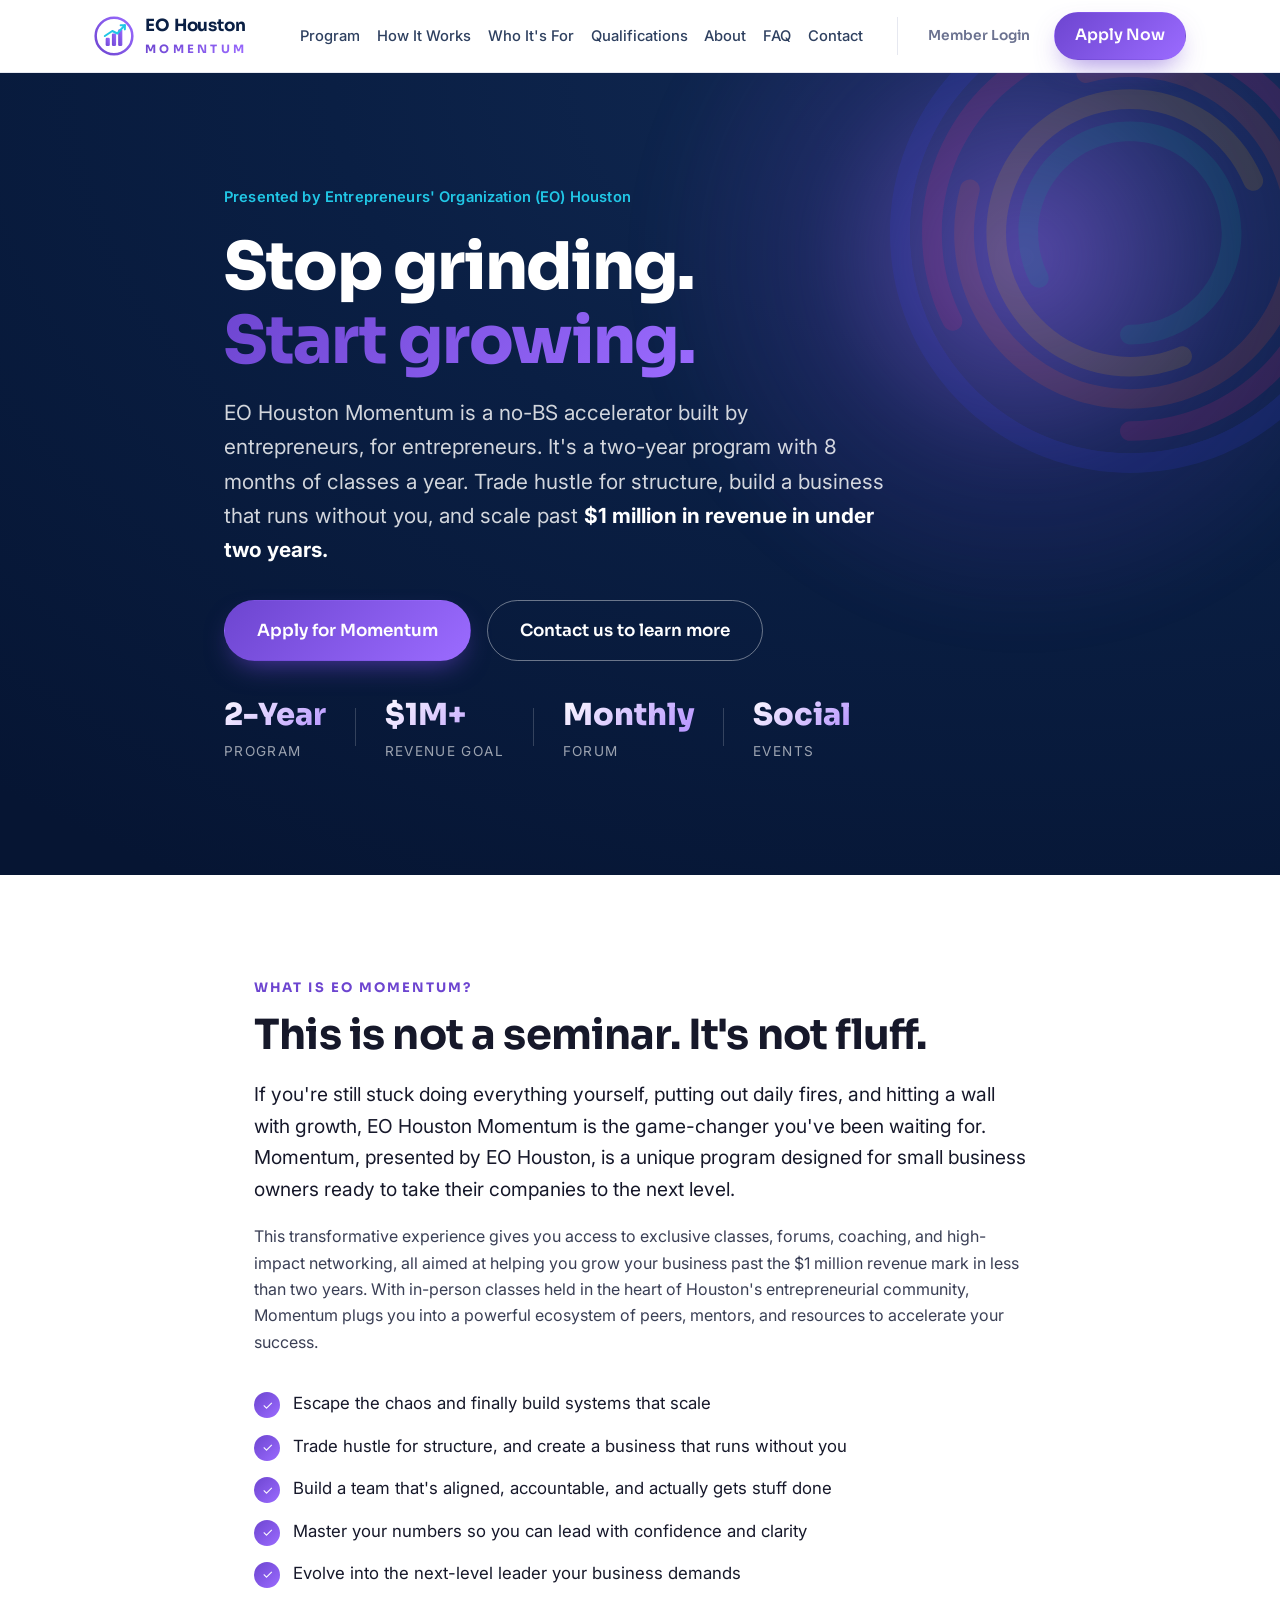
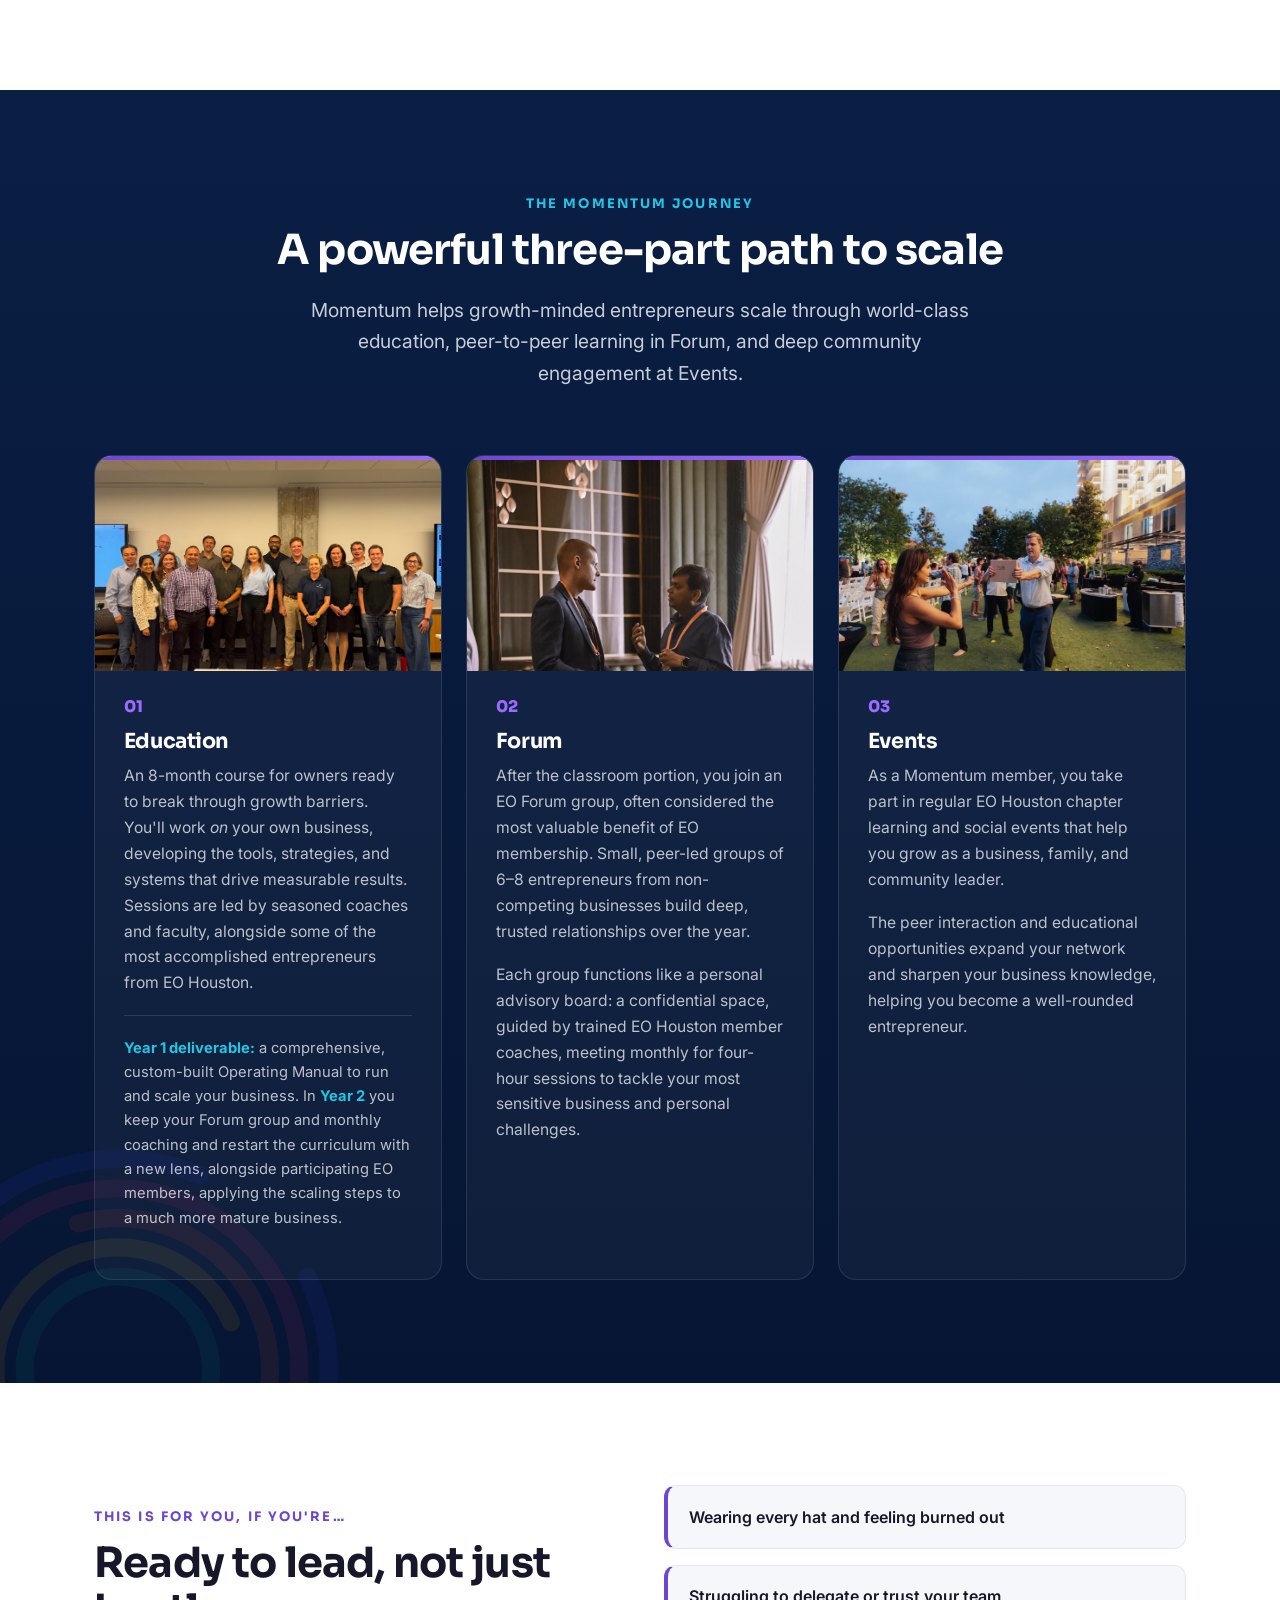
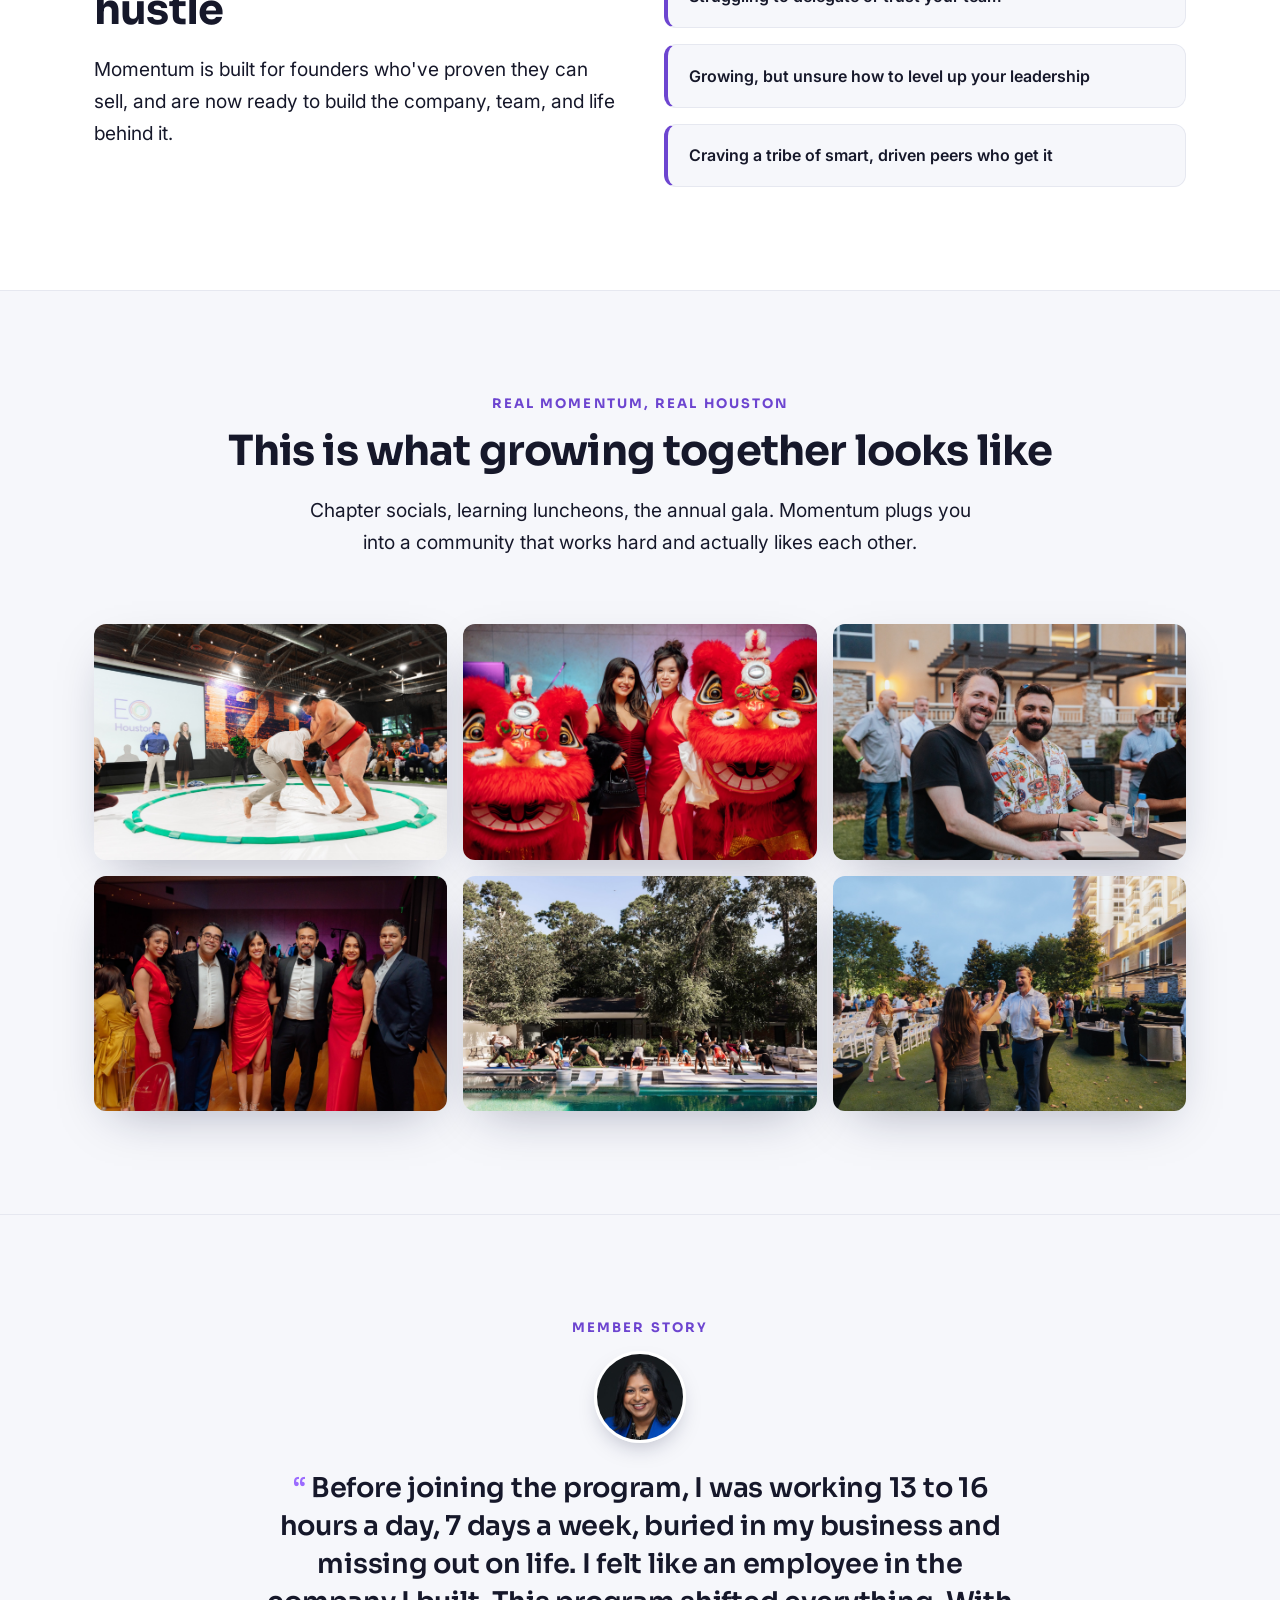
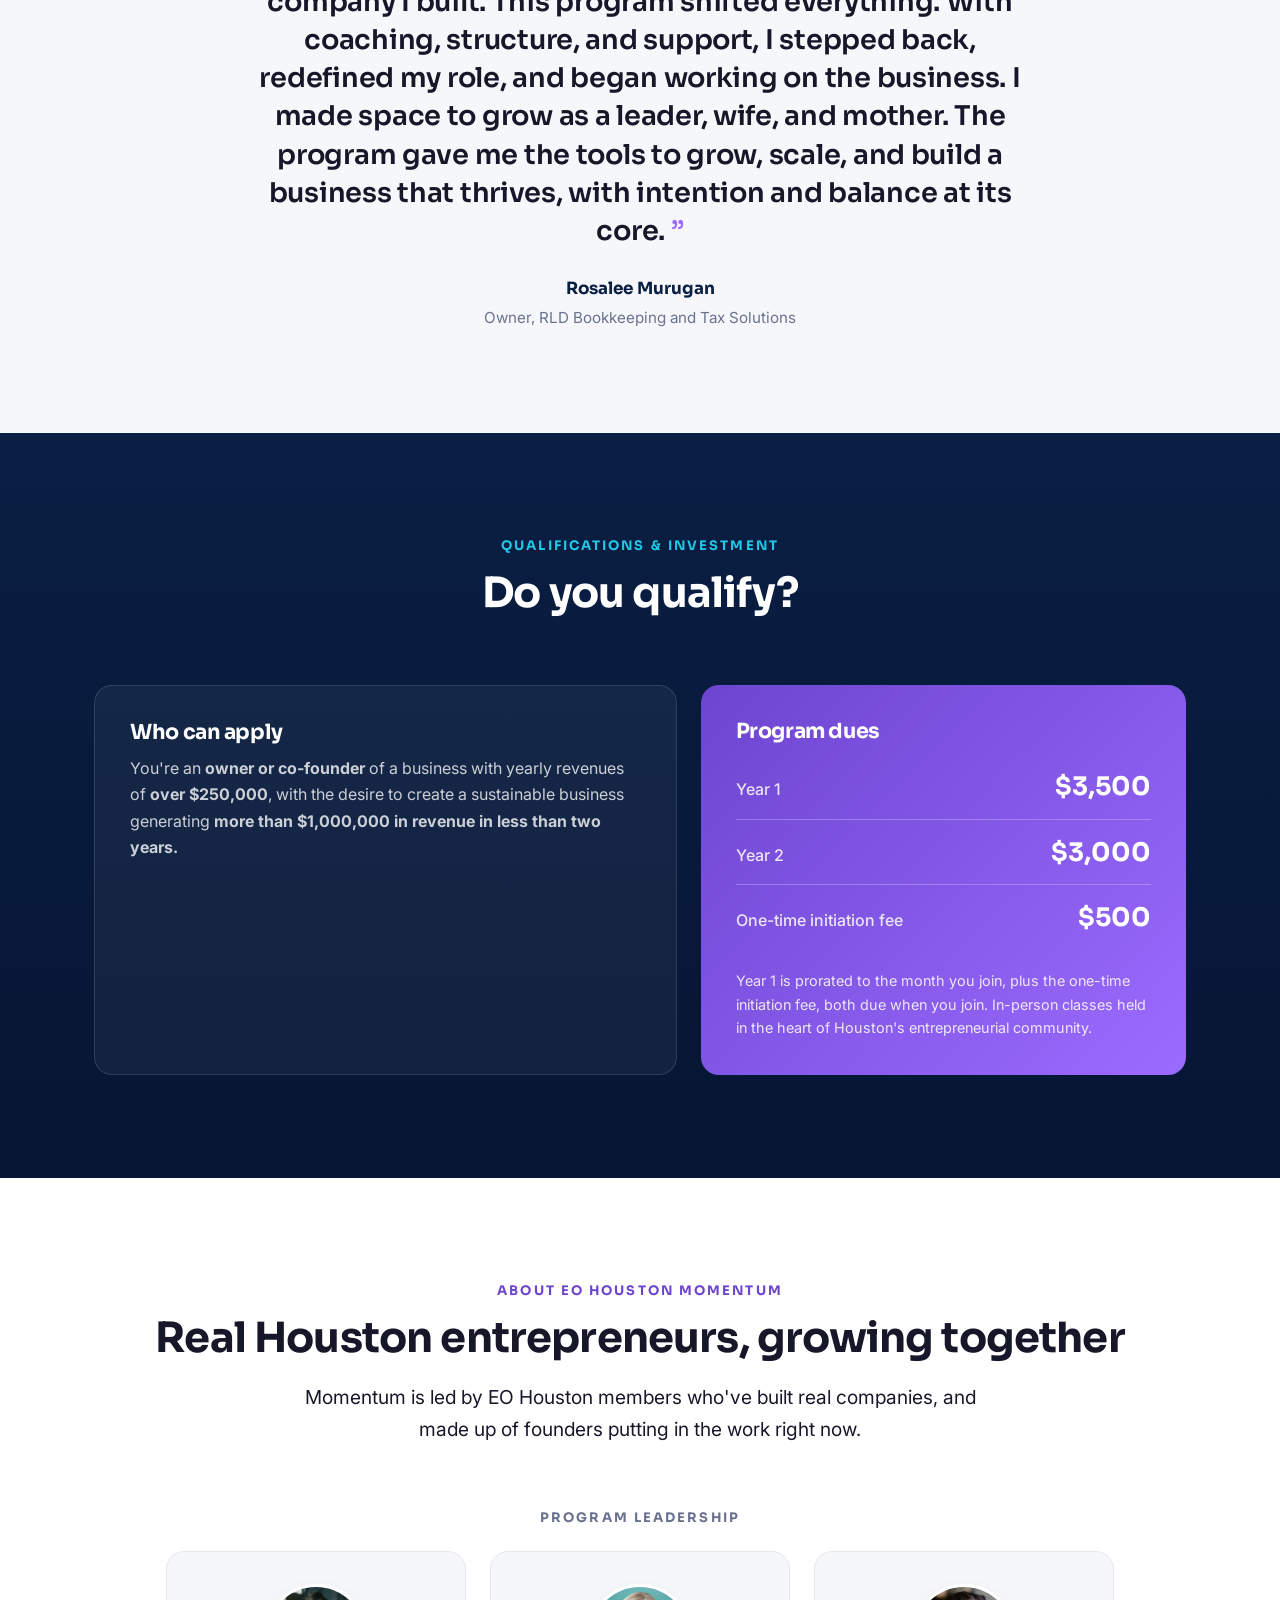
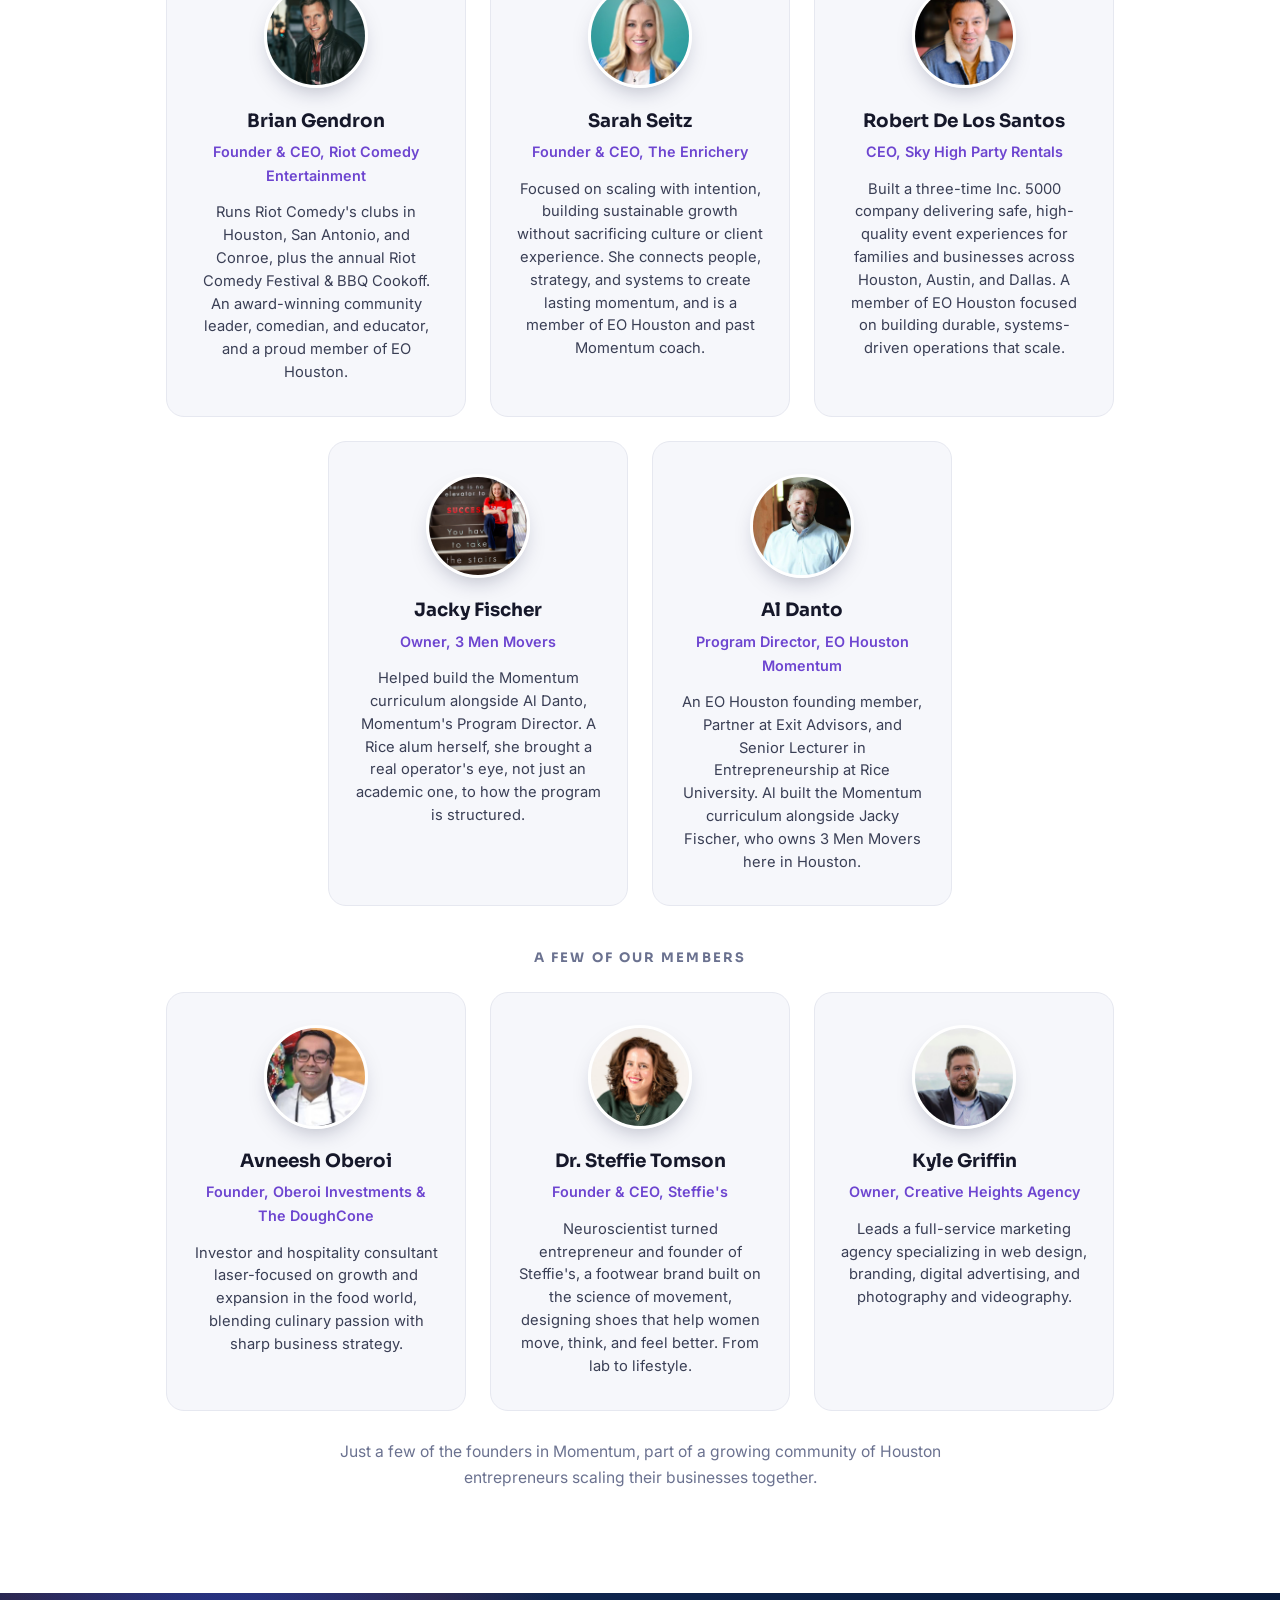
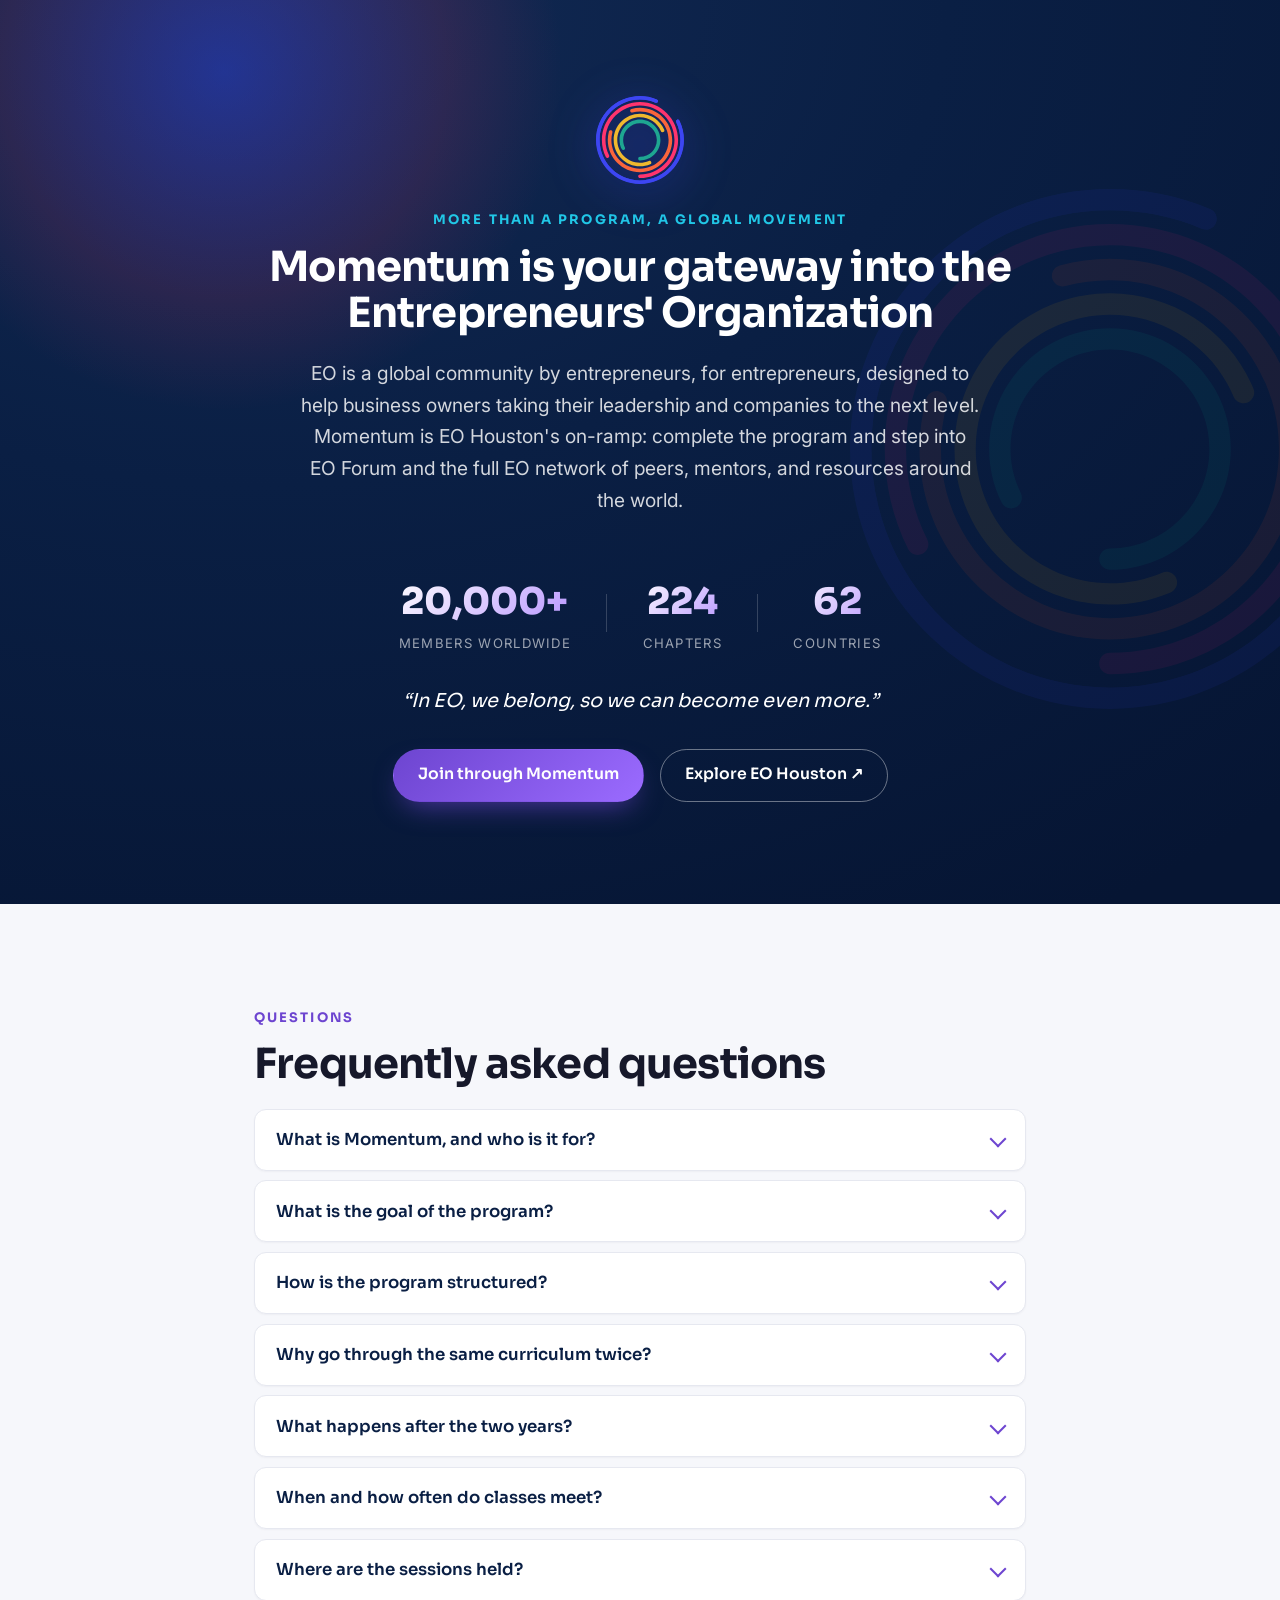
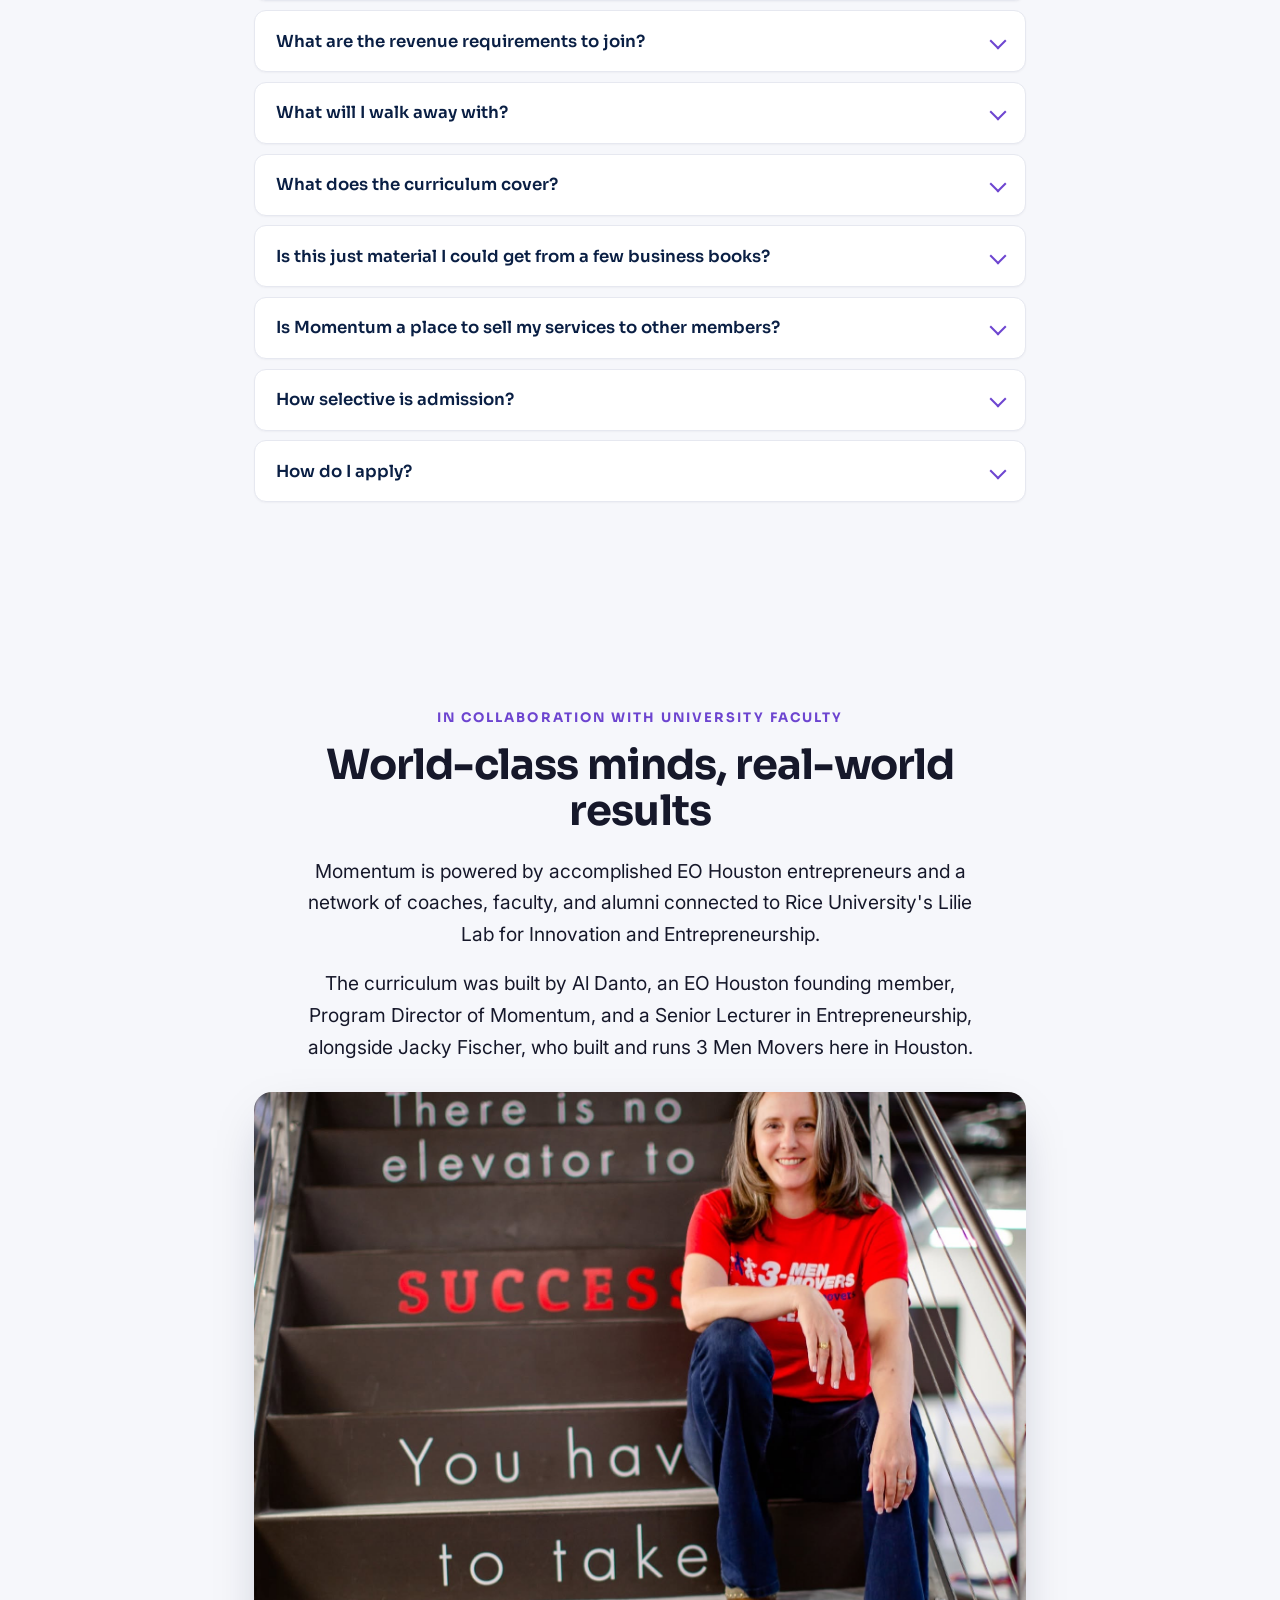
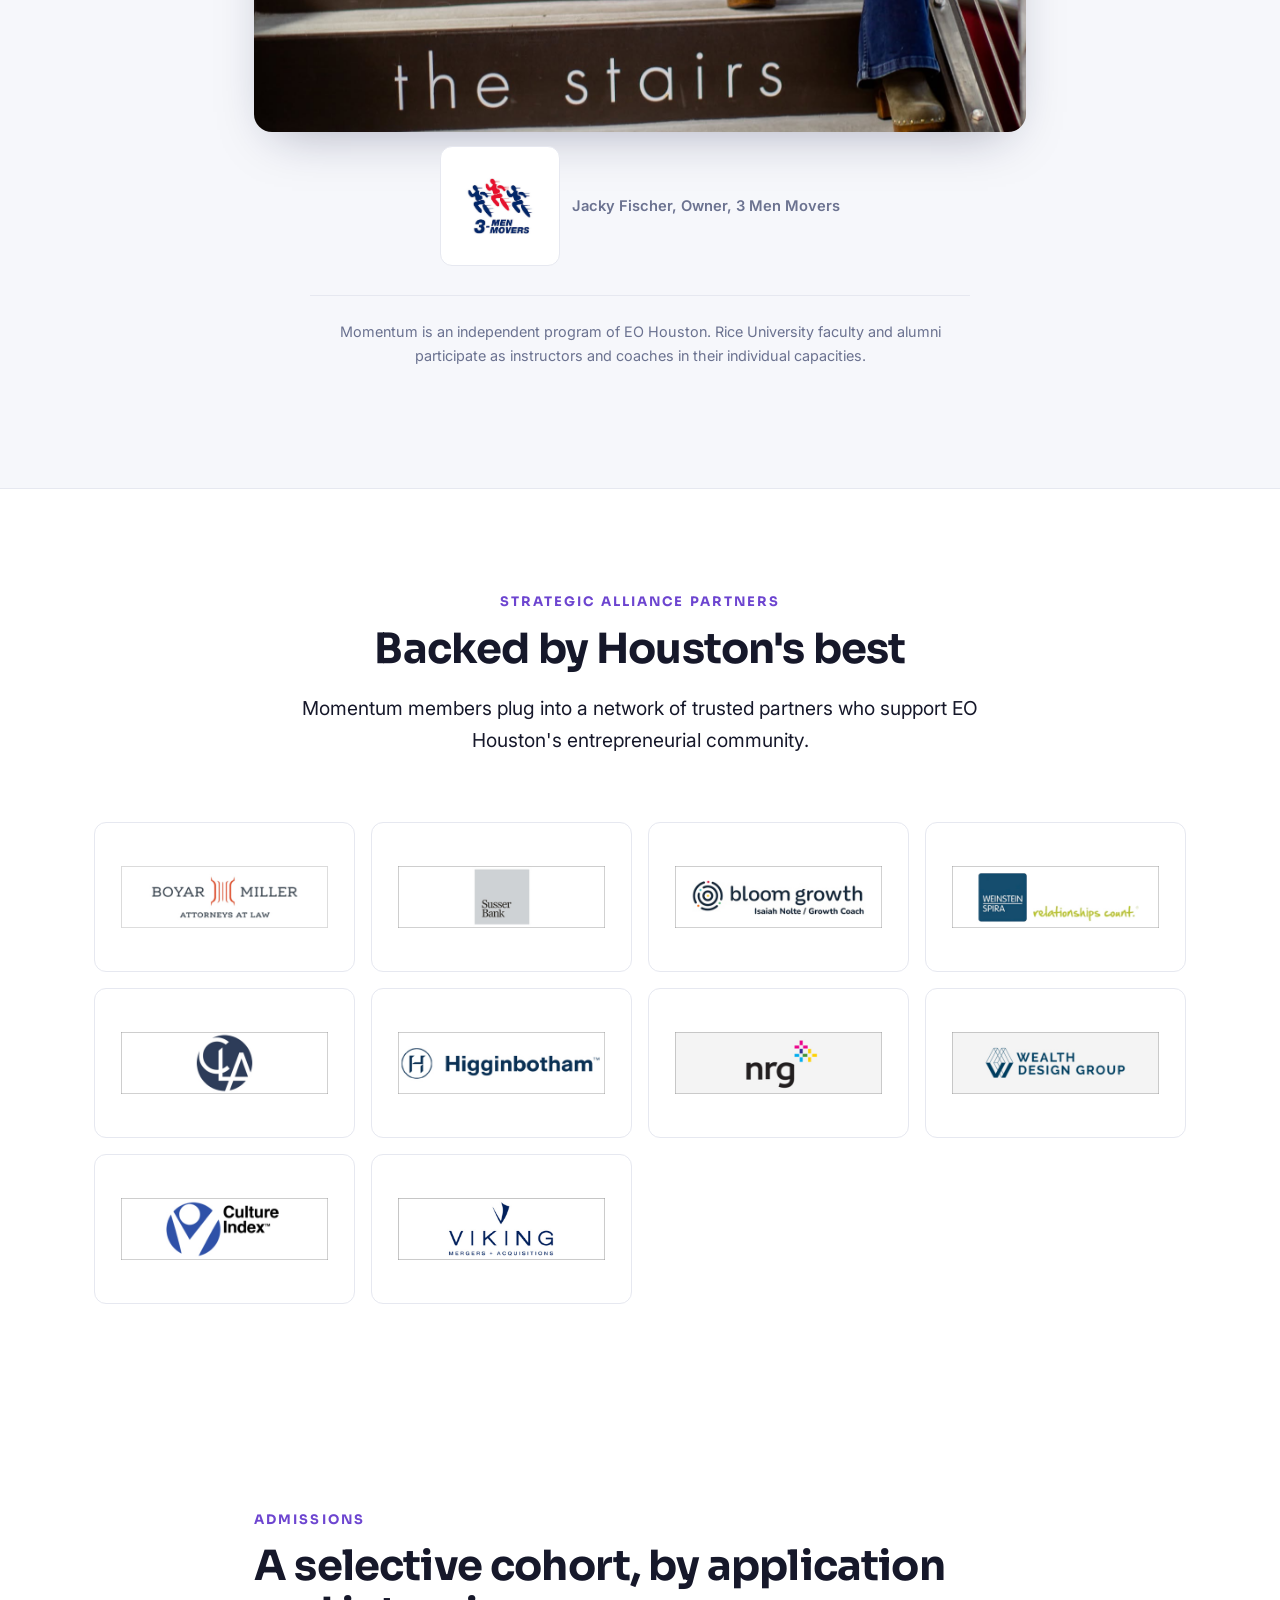
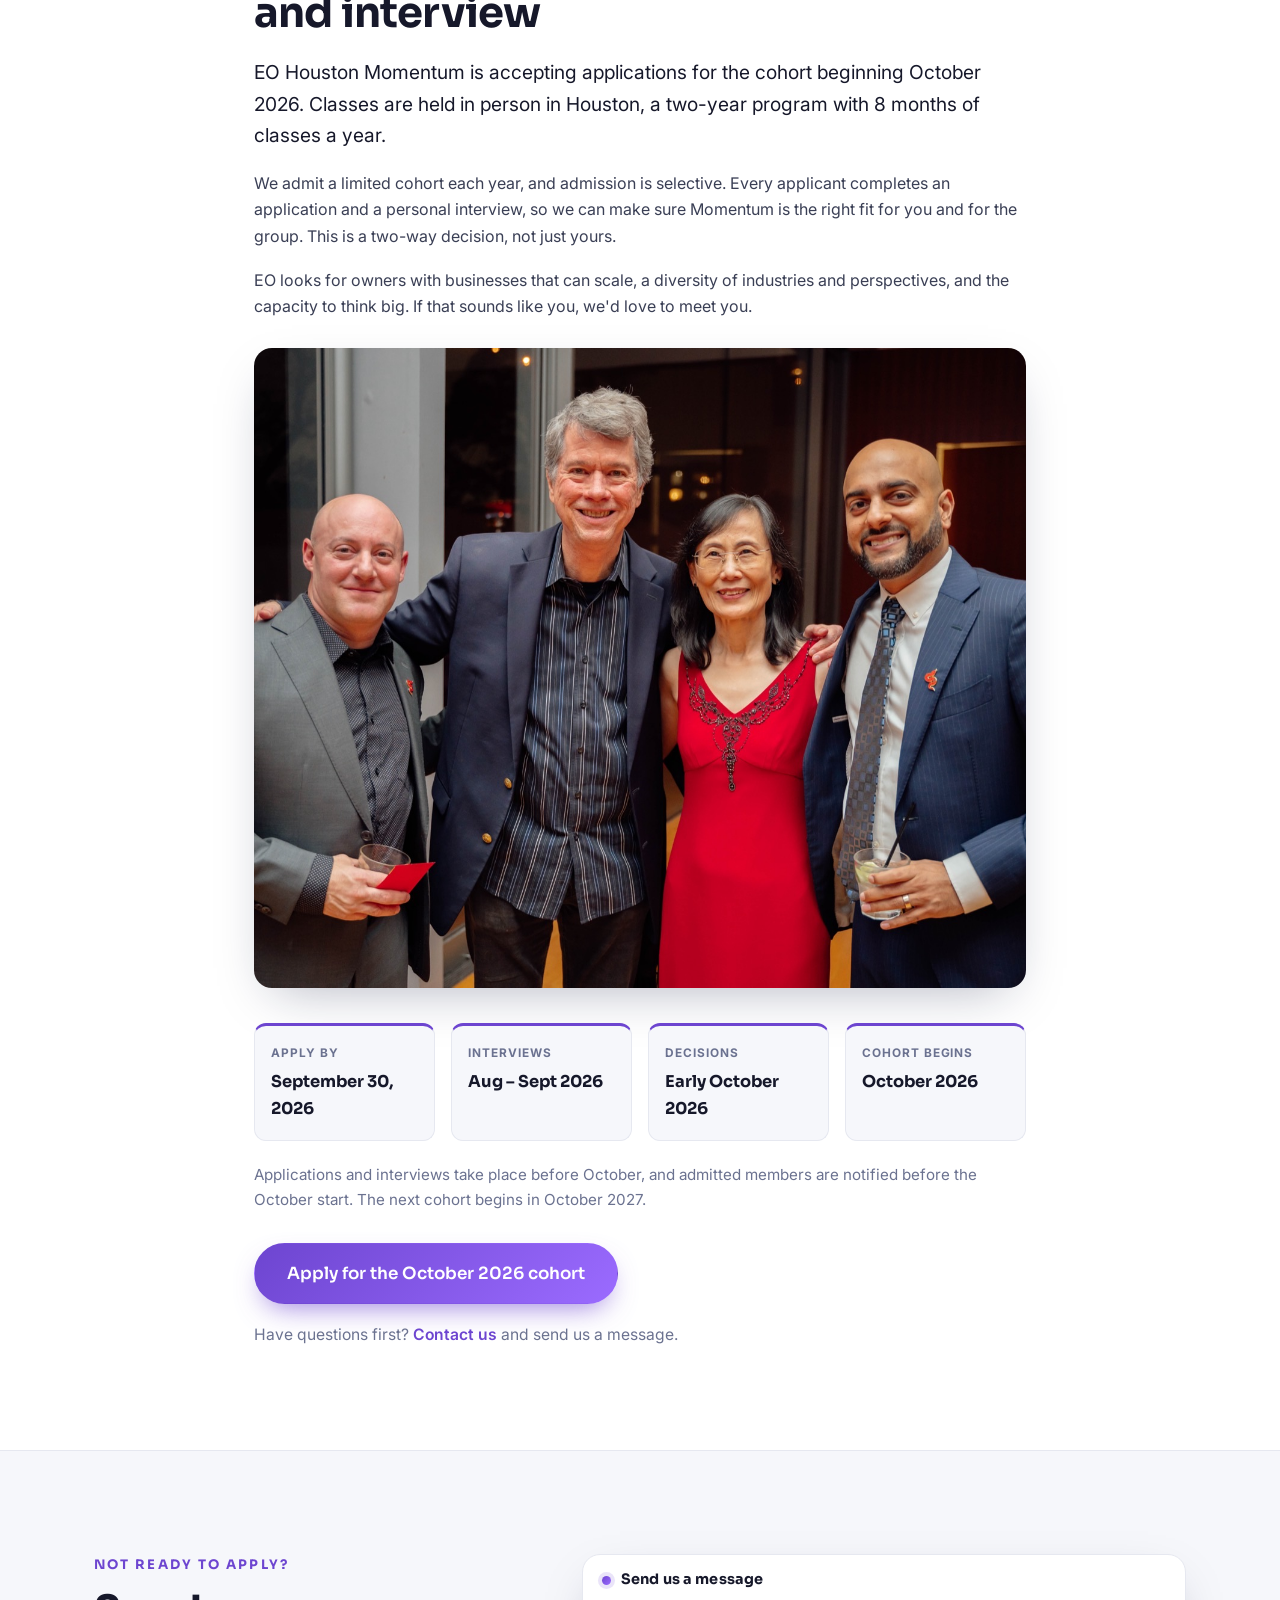
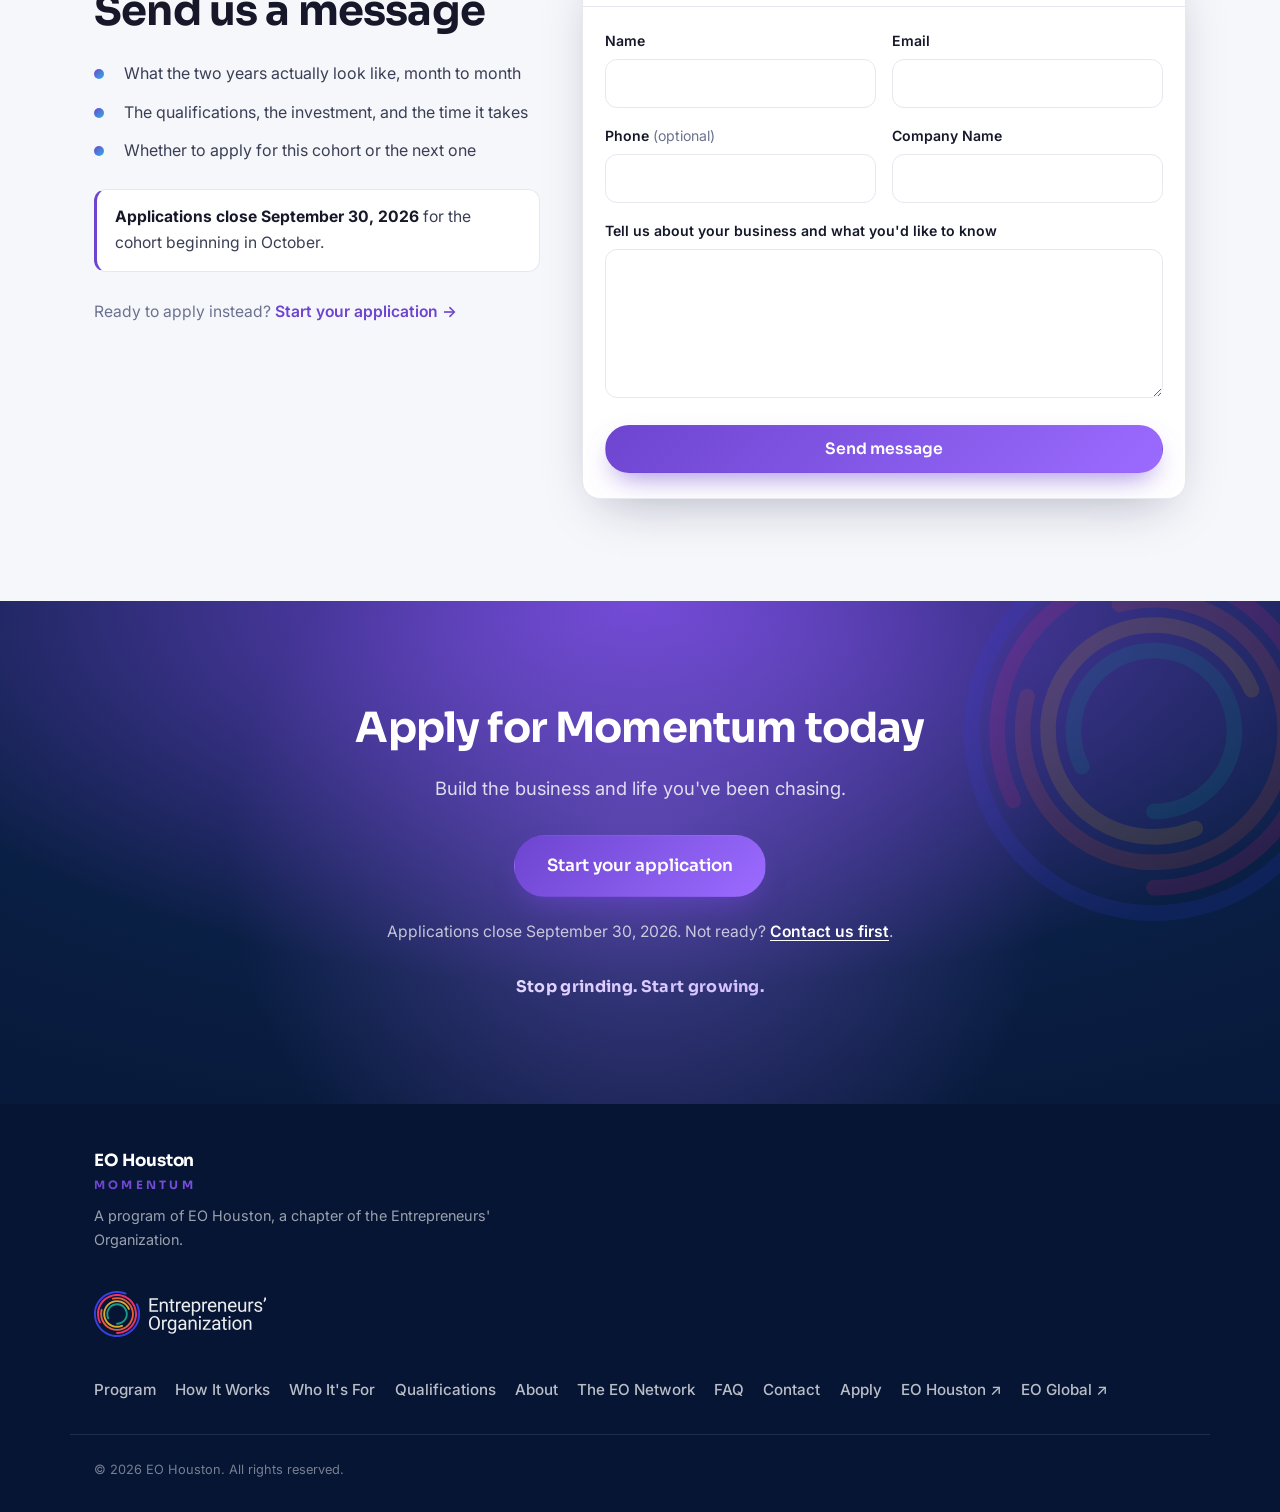
==== commit 9a1eeb6d: "Dial back Rice mentions; pair Al's Rice title with EO Houston founding-member framing" ====
--- a/index.html
+++ b/index.html
@@ -373,7 +373,7 @@
           <h4>Al Danto</h4>
           <p class="team-role">Program Director, EO Houston Momentum</p>
           <p class="team-bio">
-            Also a Partner at Exit Advisors and Senior Lecturer in Entrepreneurship at Rice University.
+            An EO Houston founding member, Partner at Exit Advisors, and Senior Lecturer in Entrepreneurship at Rice University.
             Al built the Momentum curriculum alongside Jacky Fischer, who owns 3 Men Movers
             here in Houston.
           </p>
@@ -579,8 +579,8 @@
         Entrepreneurship.
       </p>
       <p class="lede center-lede">
-        The curriculum was built by Al Danto, Program Director of Momentum and a Senior Lecturer in
-        Entrepreneurship, alongside Jacky Fischer, who built and runs 3 Men Movers here in
+        The curriculum was built by Al Danto, an EO Houston founding member, Program Director of Momentum,
+        and a Senior Lecturer in Entrepreneurship, alongside Jacky Fischer, who built and runs 3 Men Movers here in
         Houston.
       </p>
       <div class="jackie-photo-wrap">
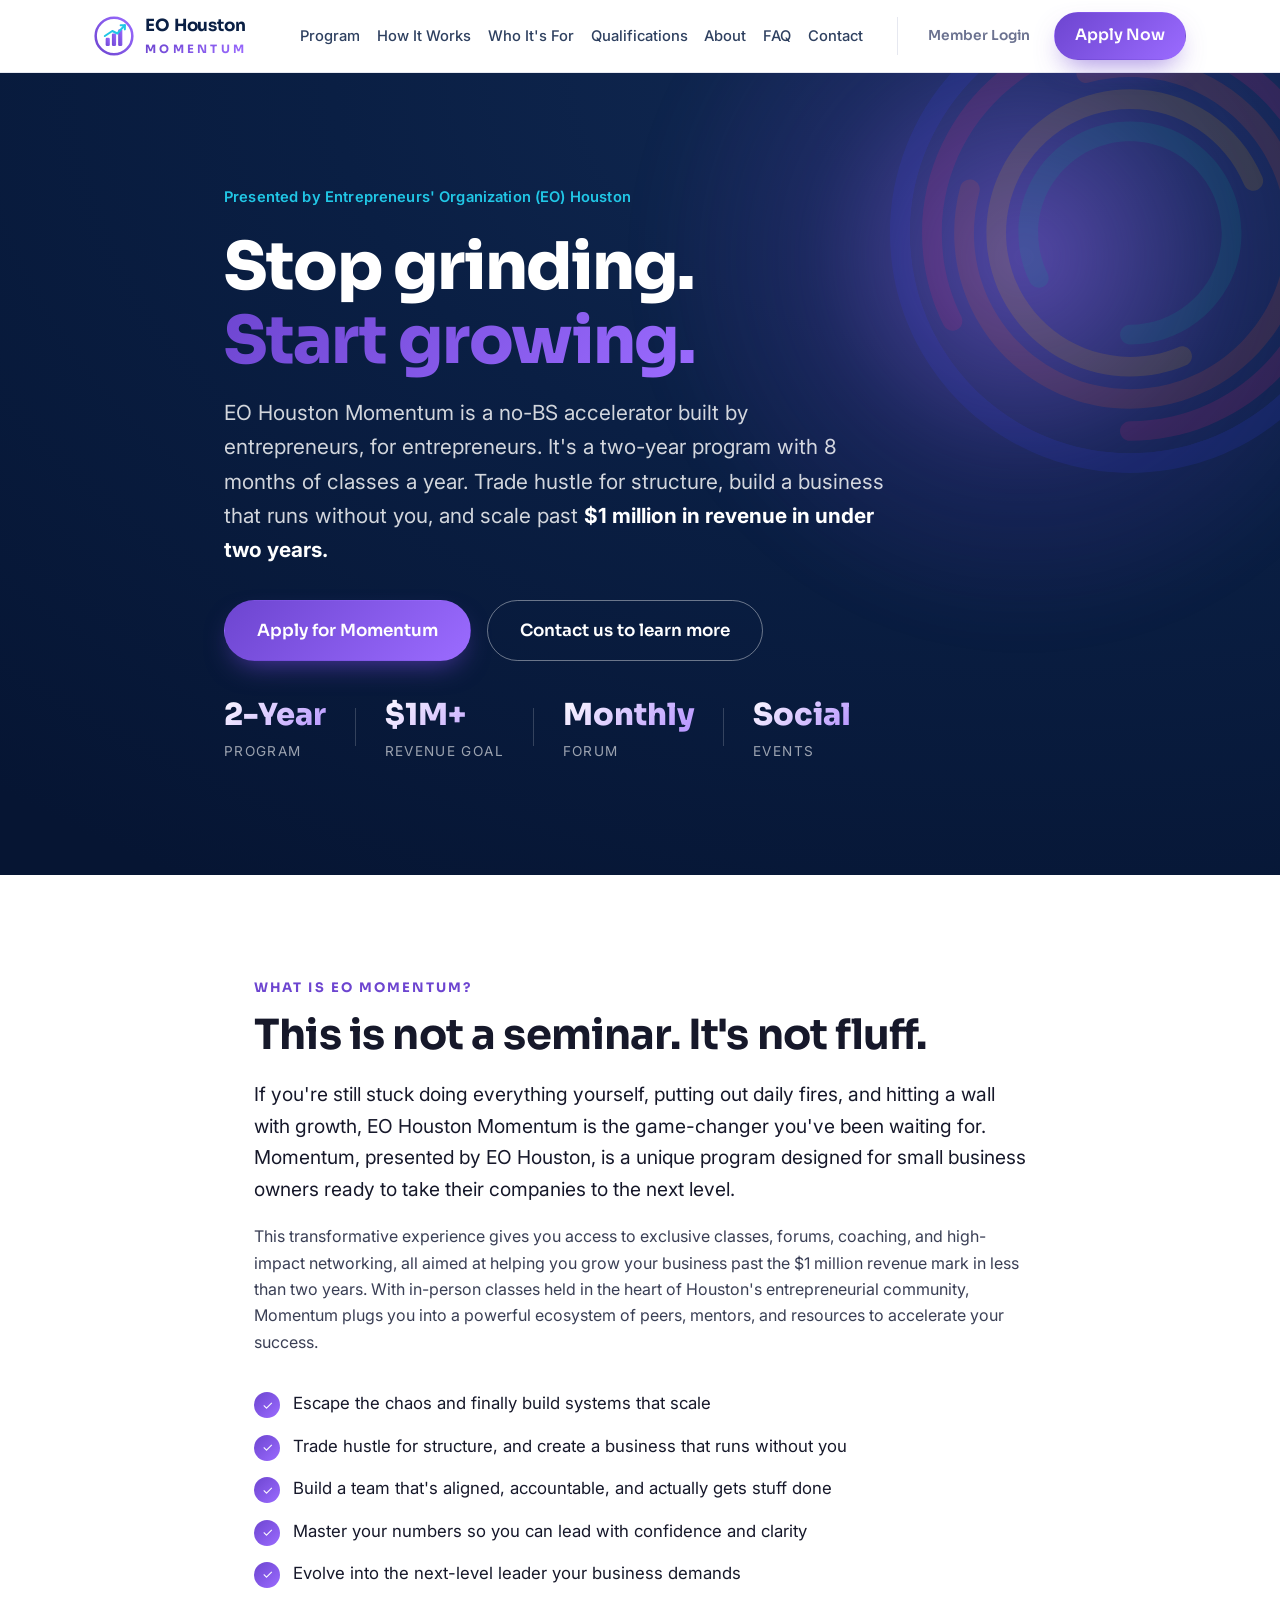
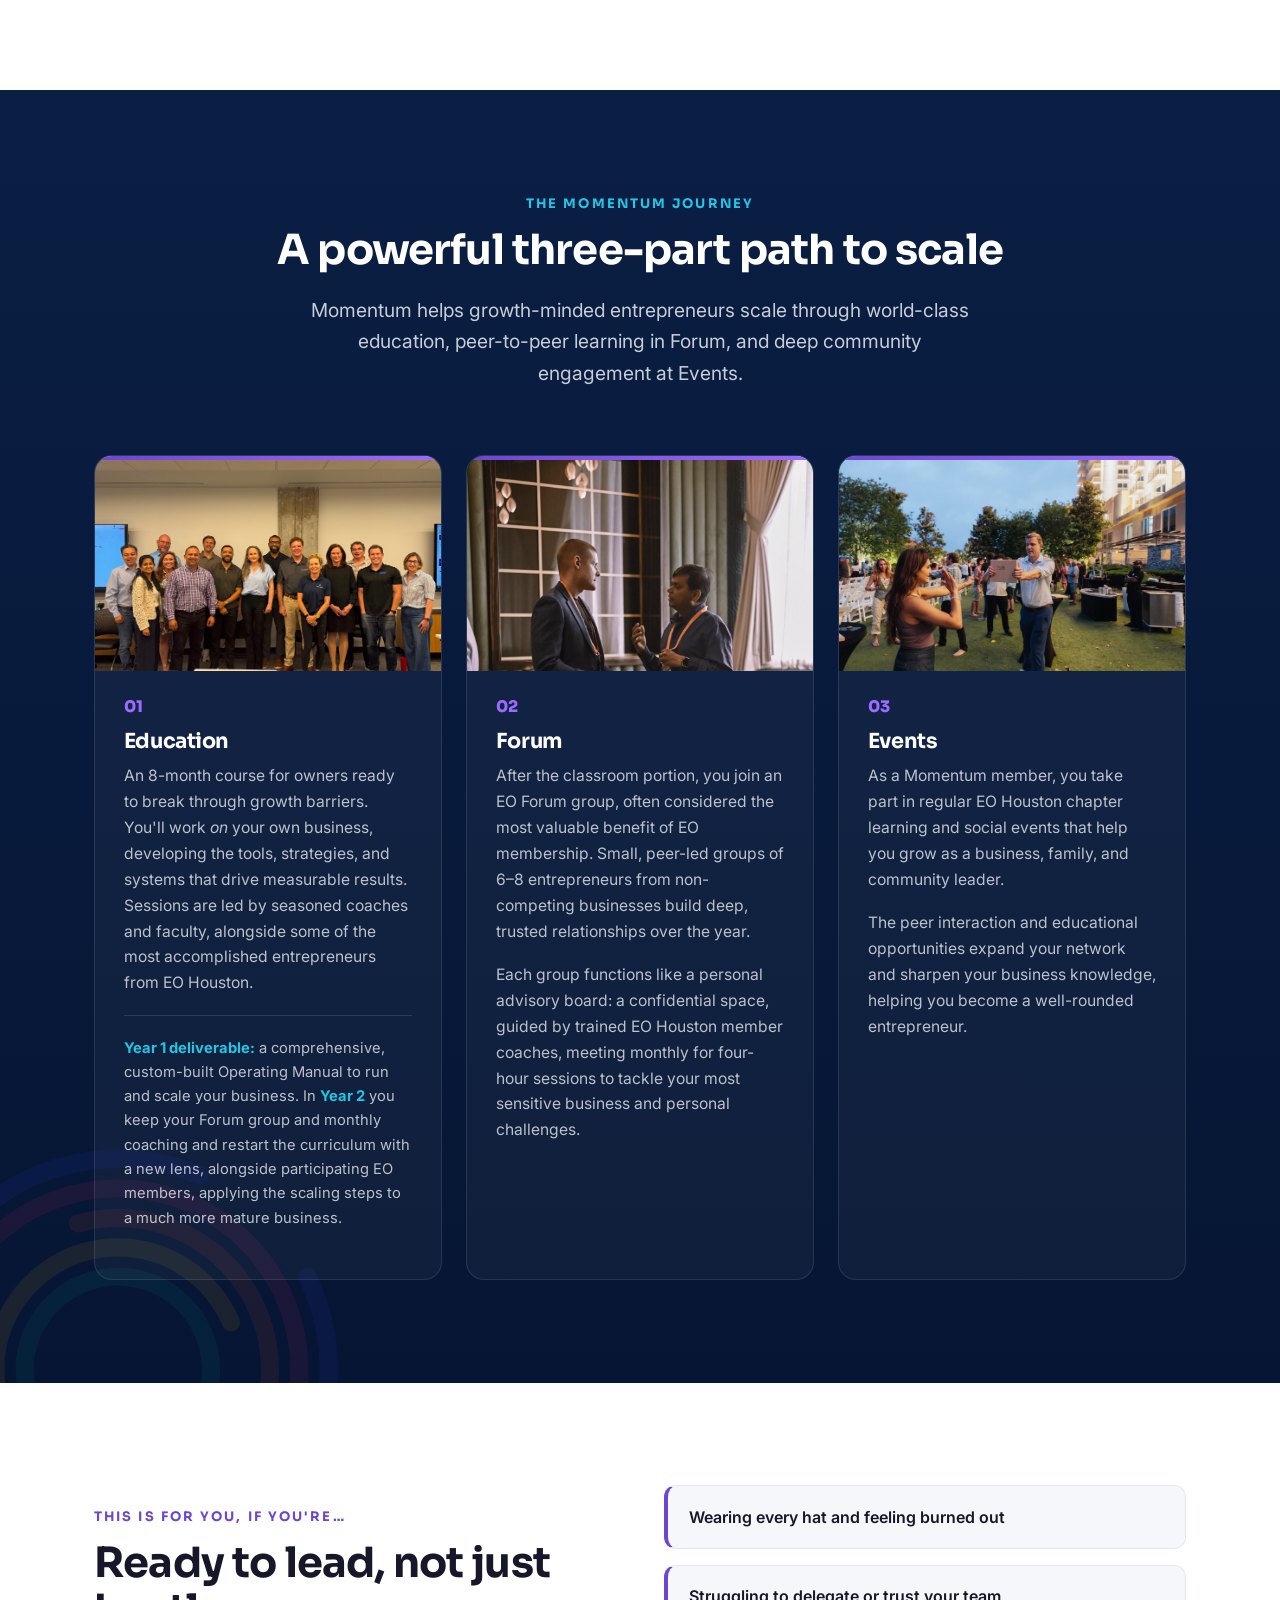
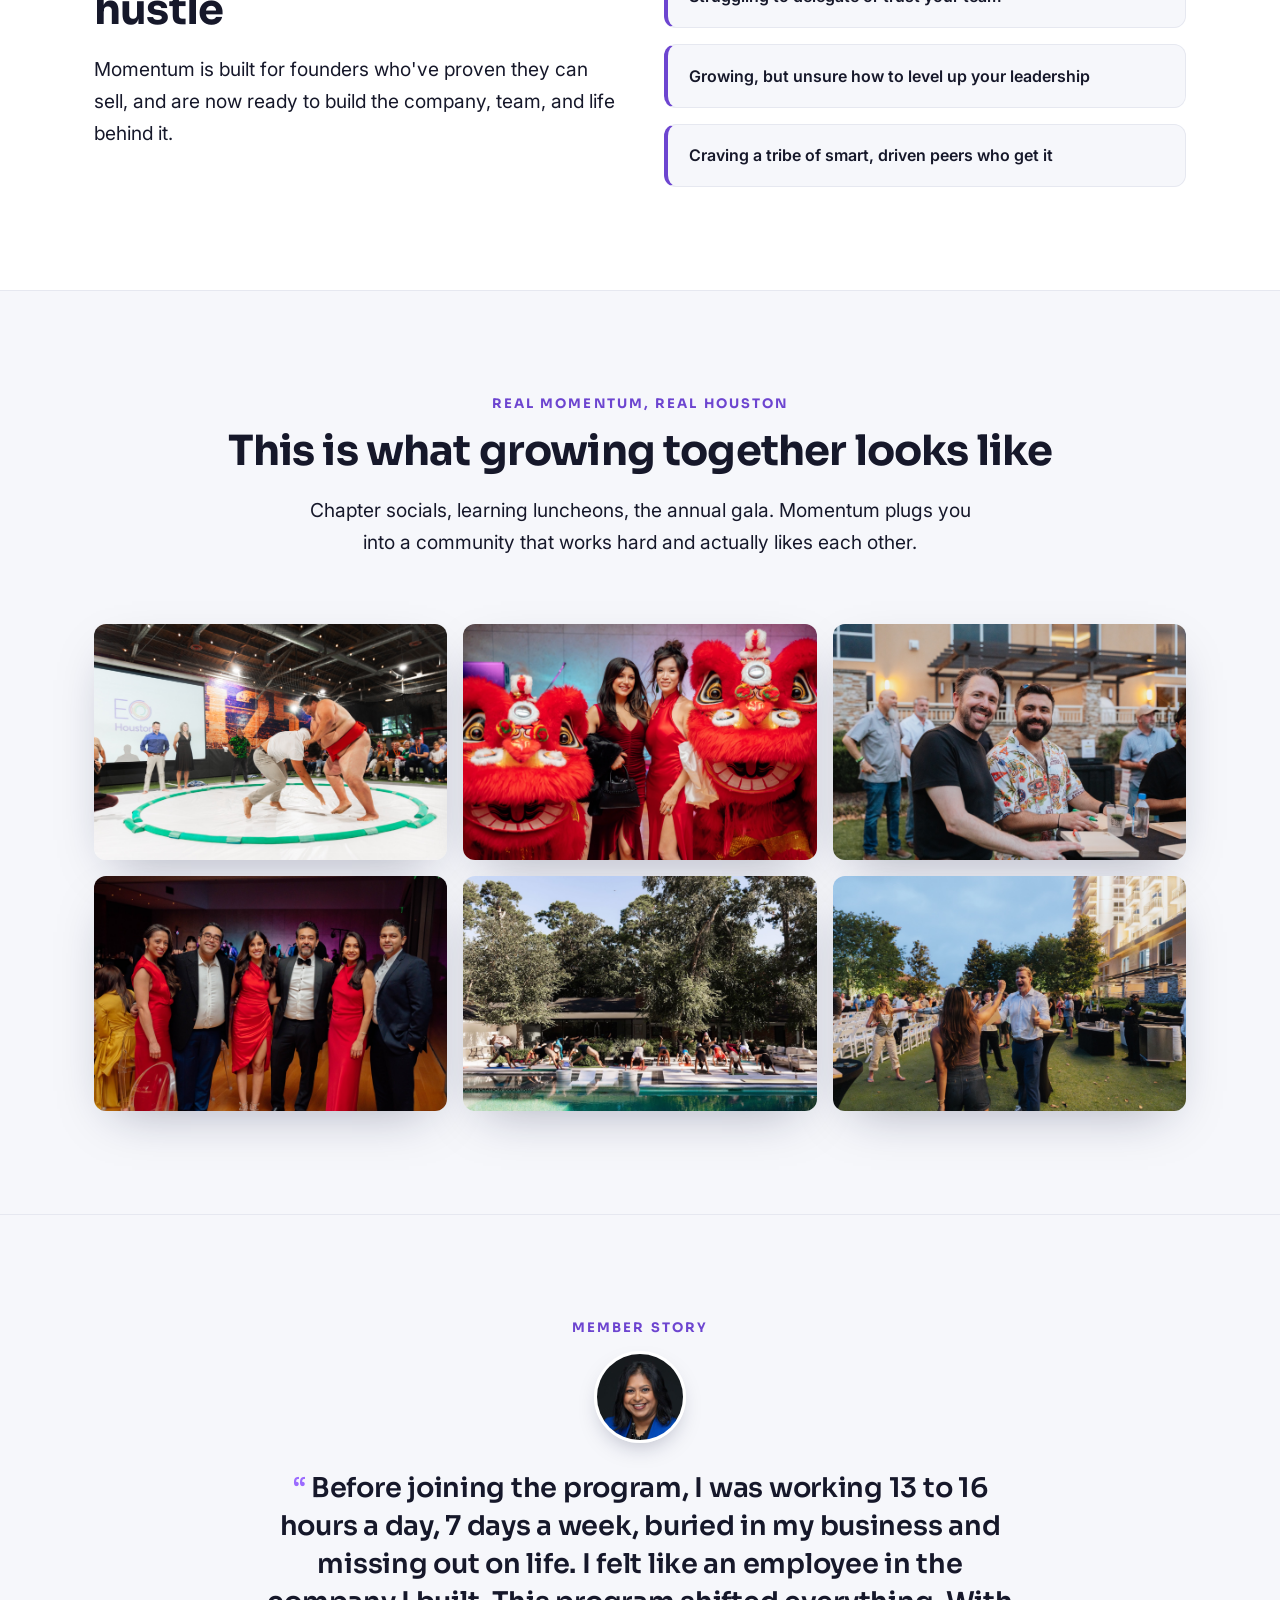
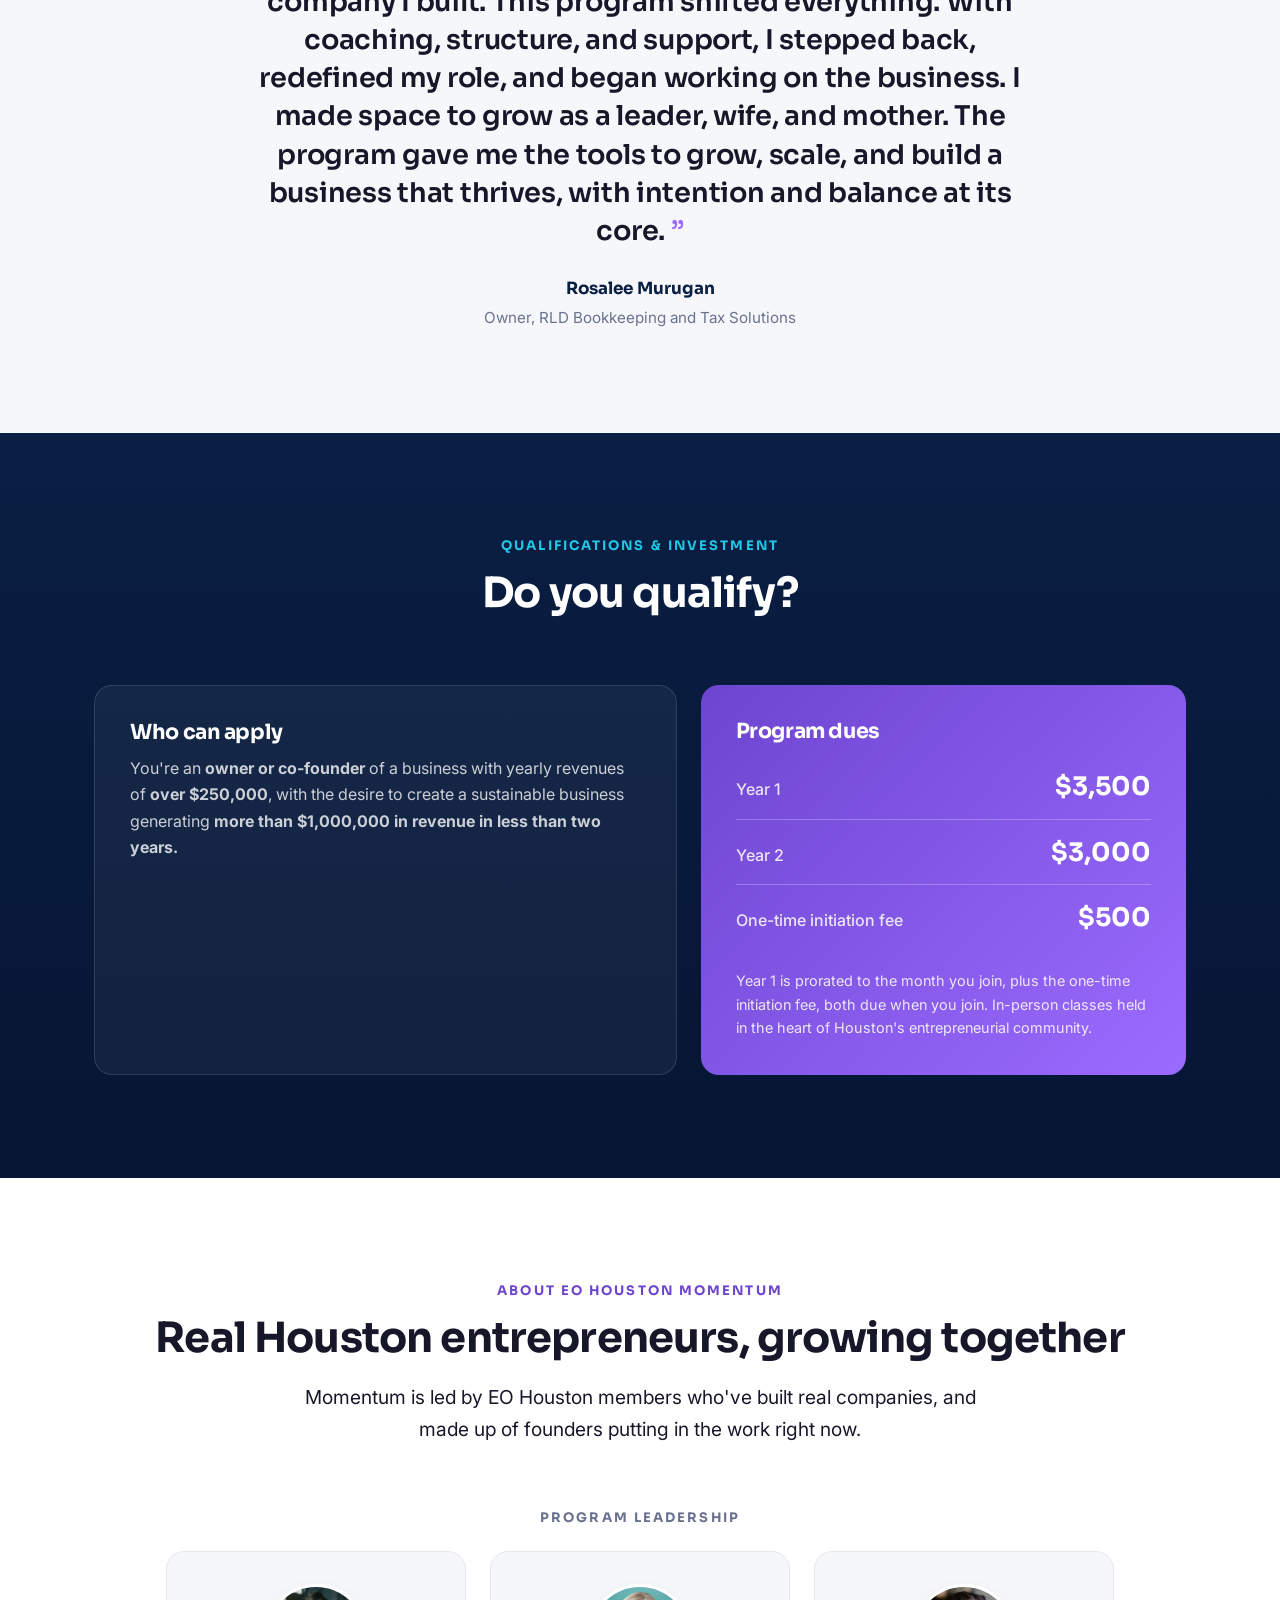
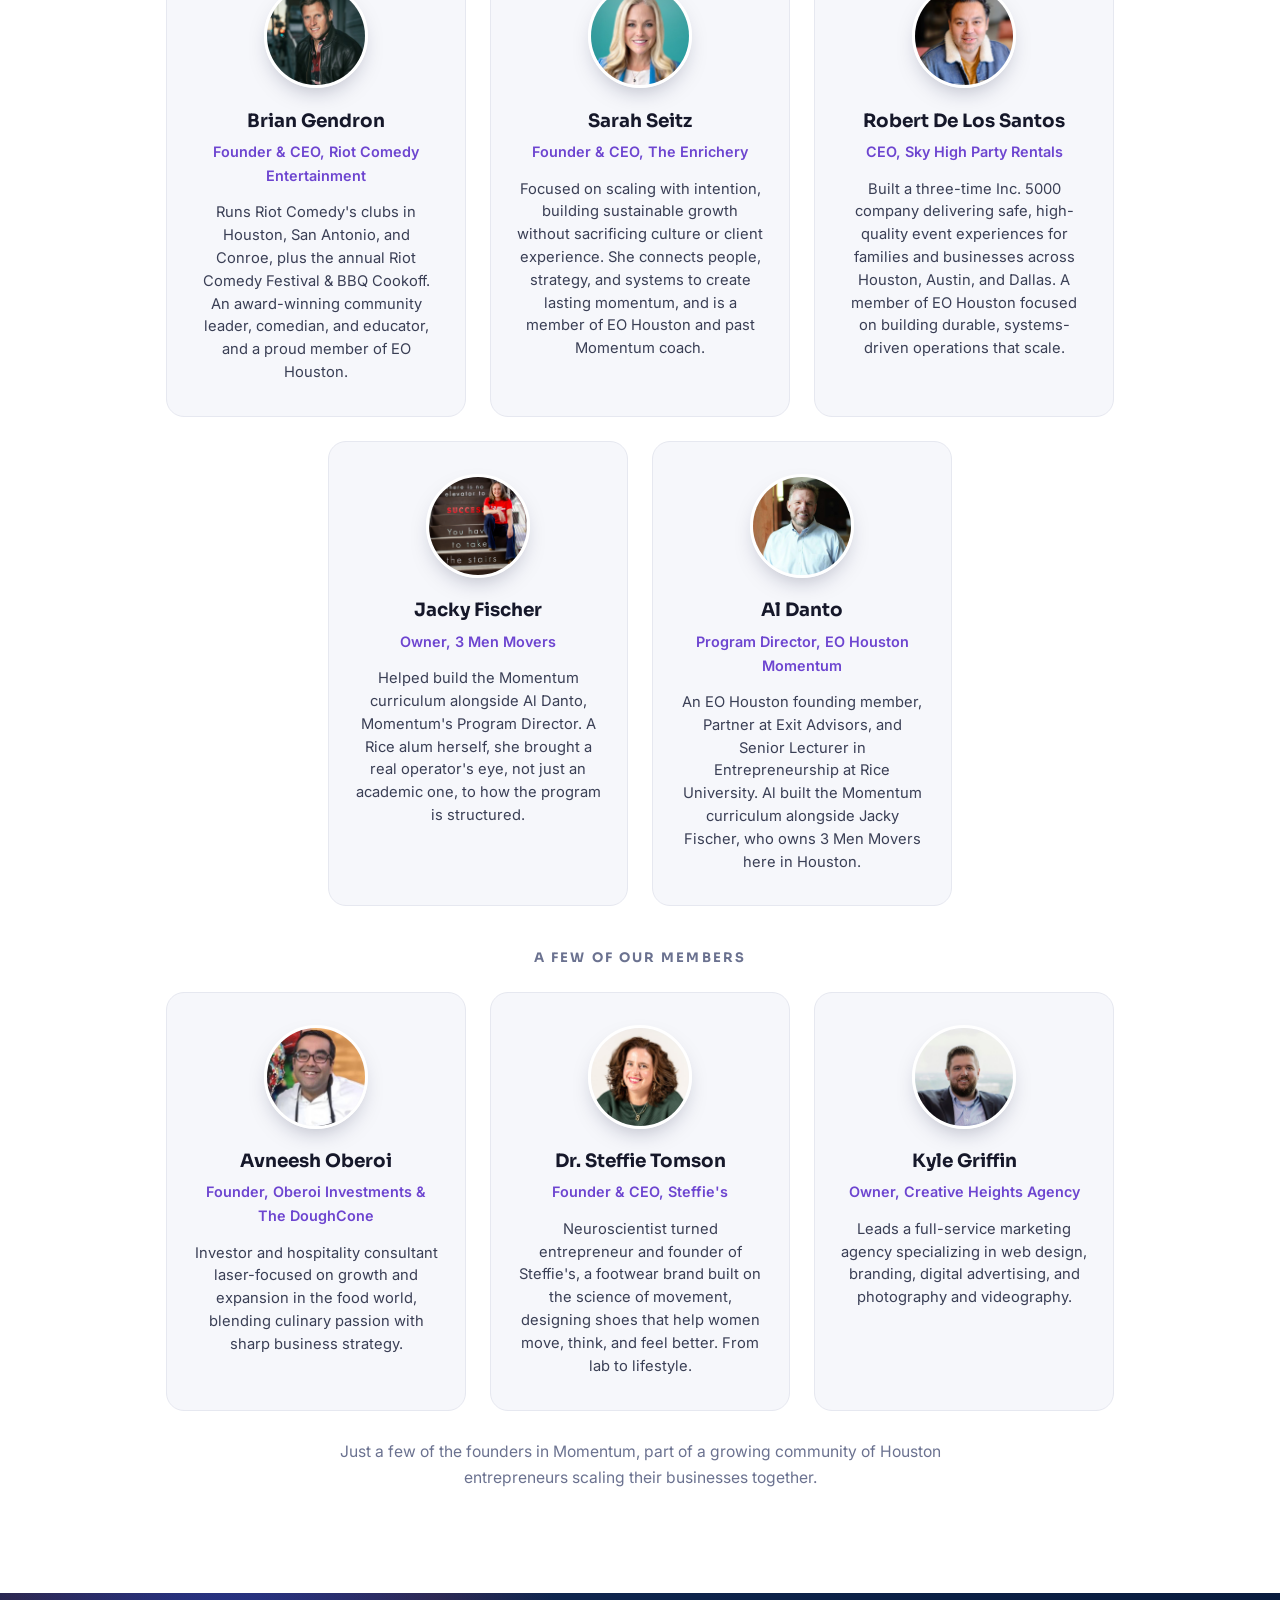
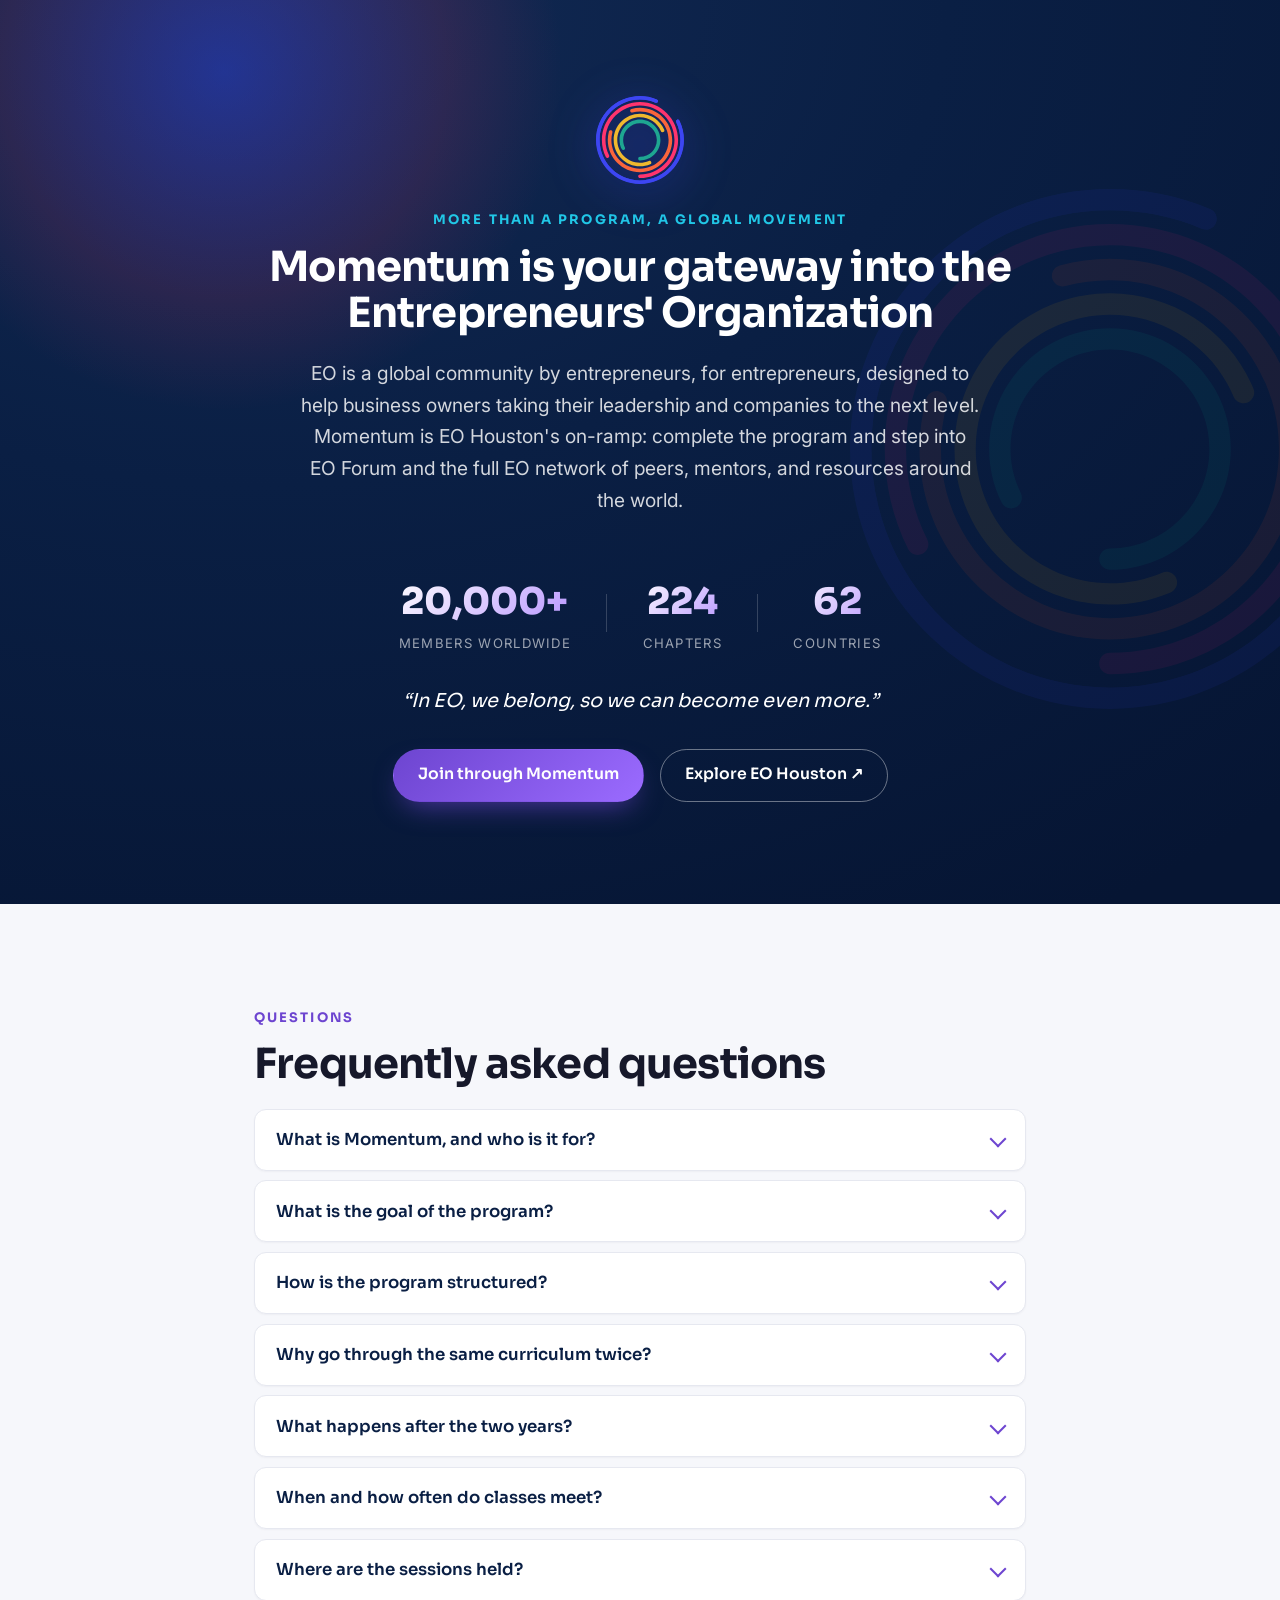
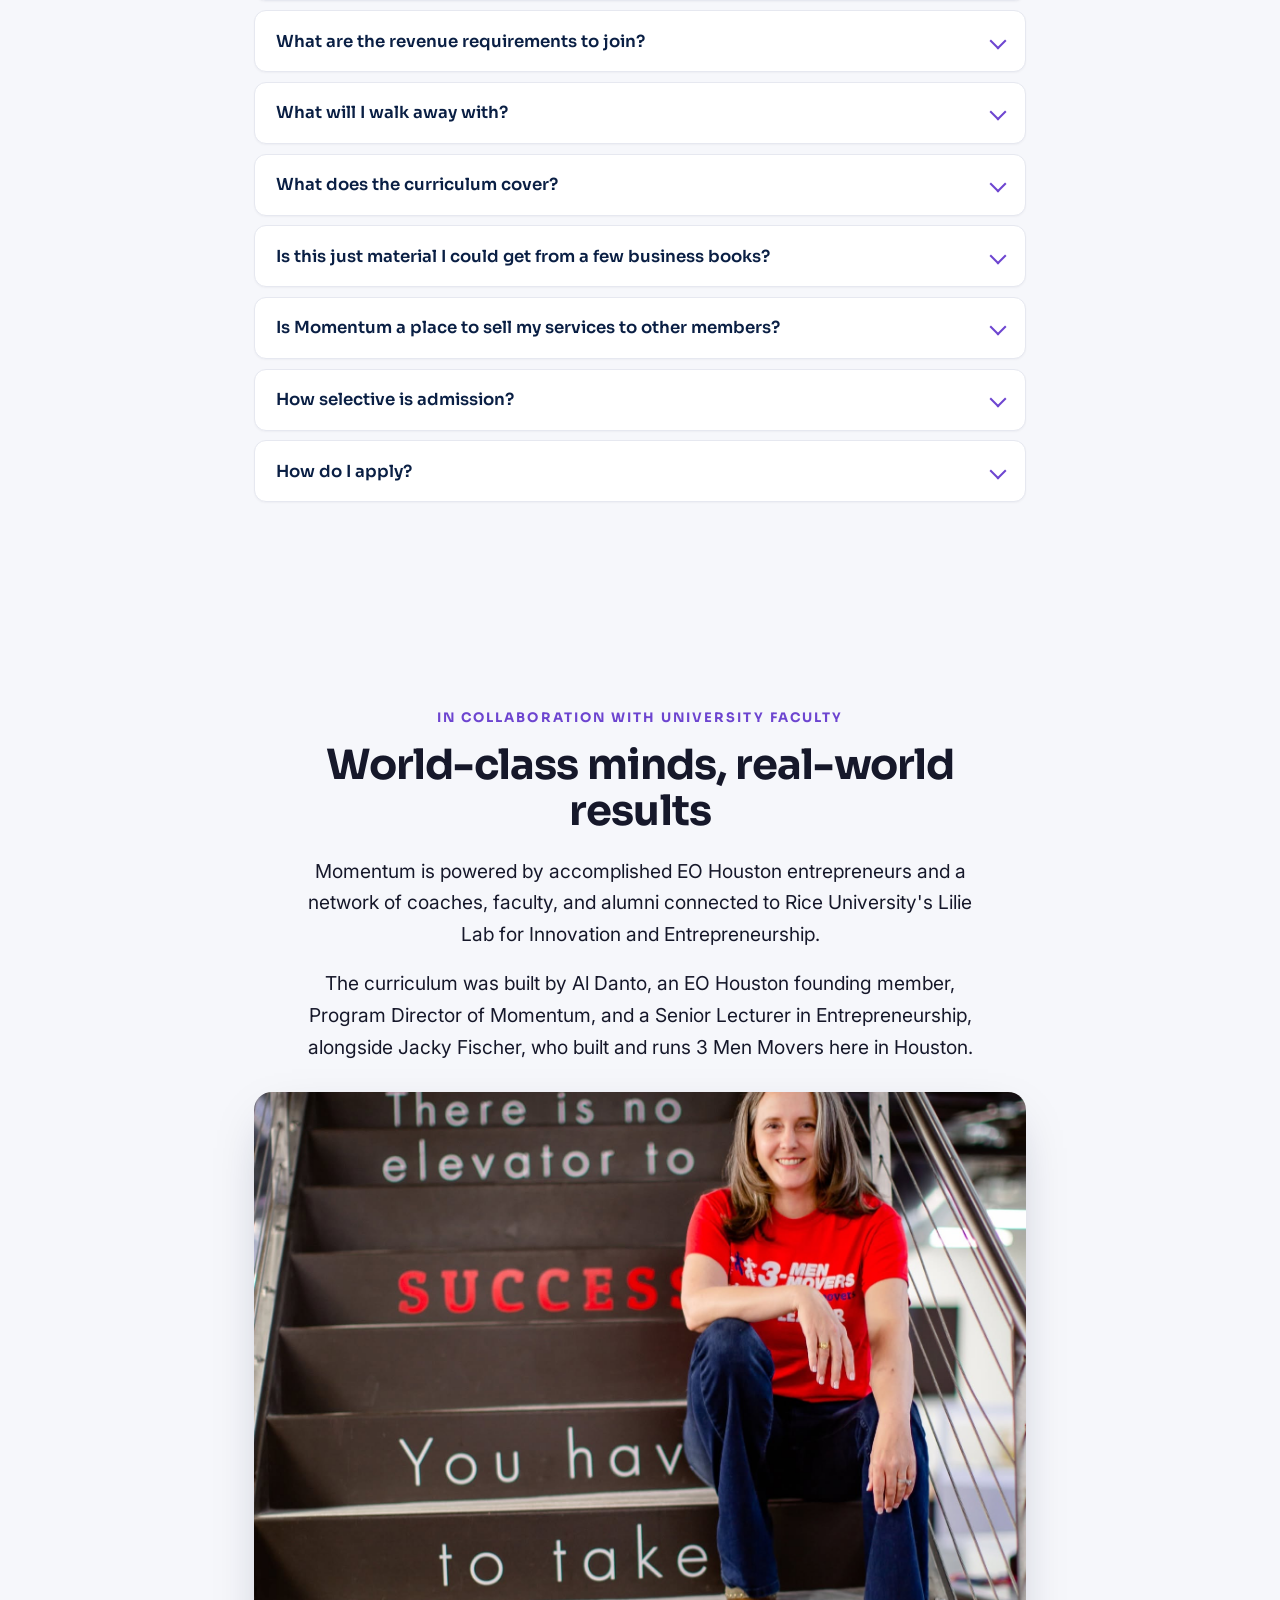
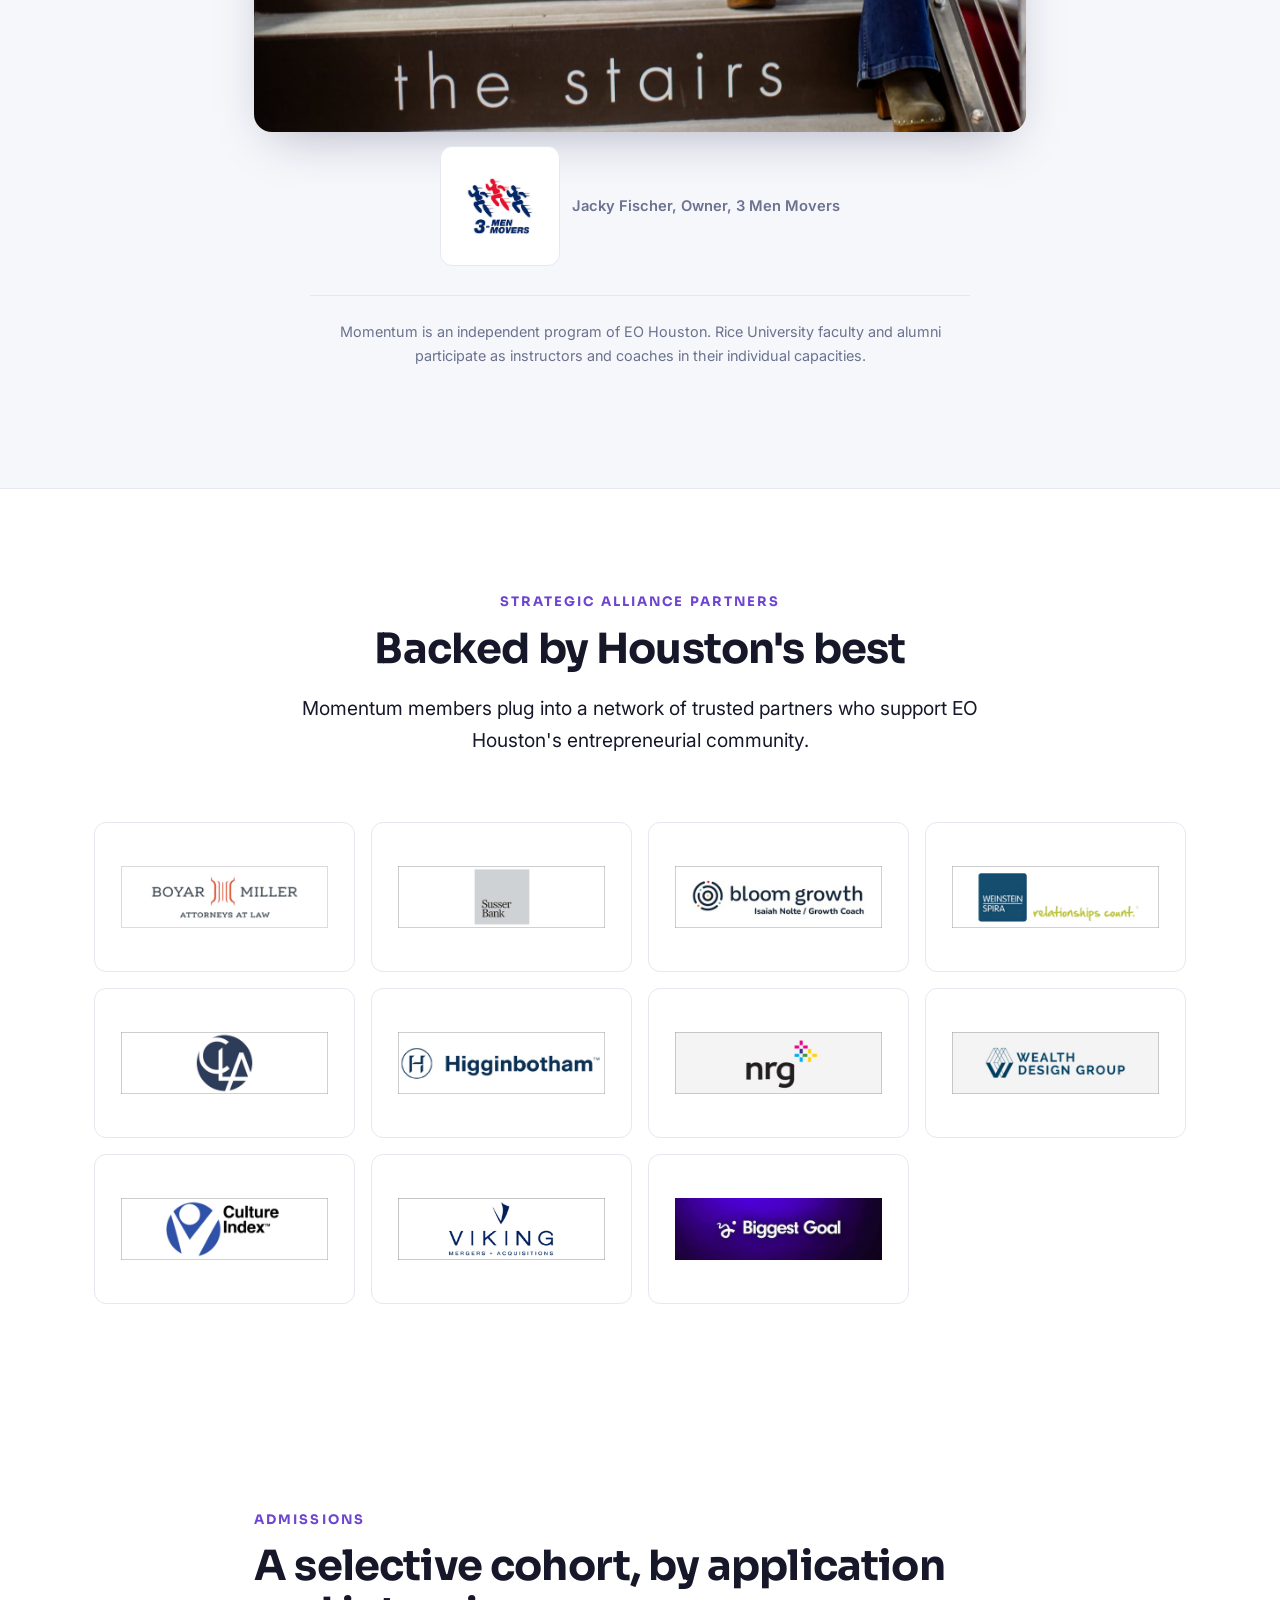
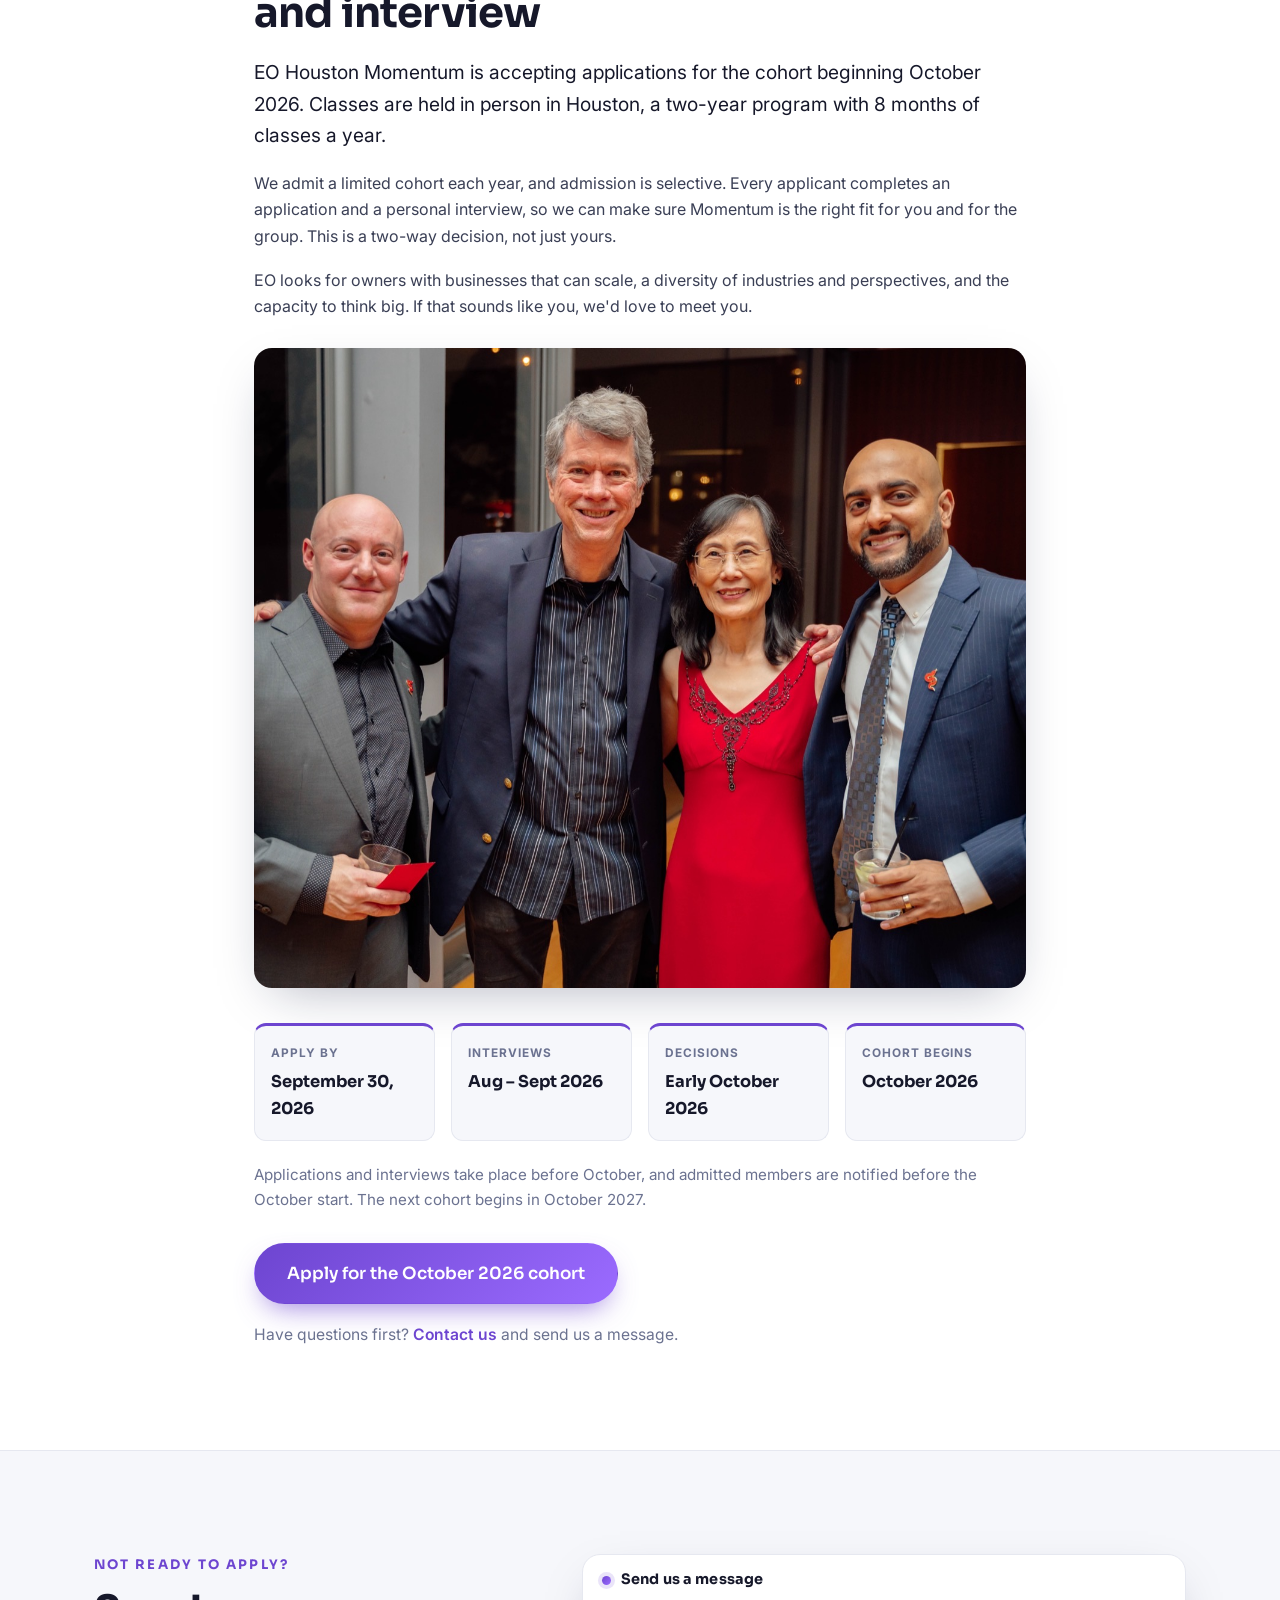
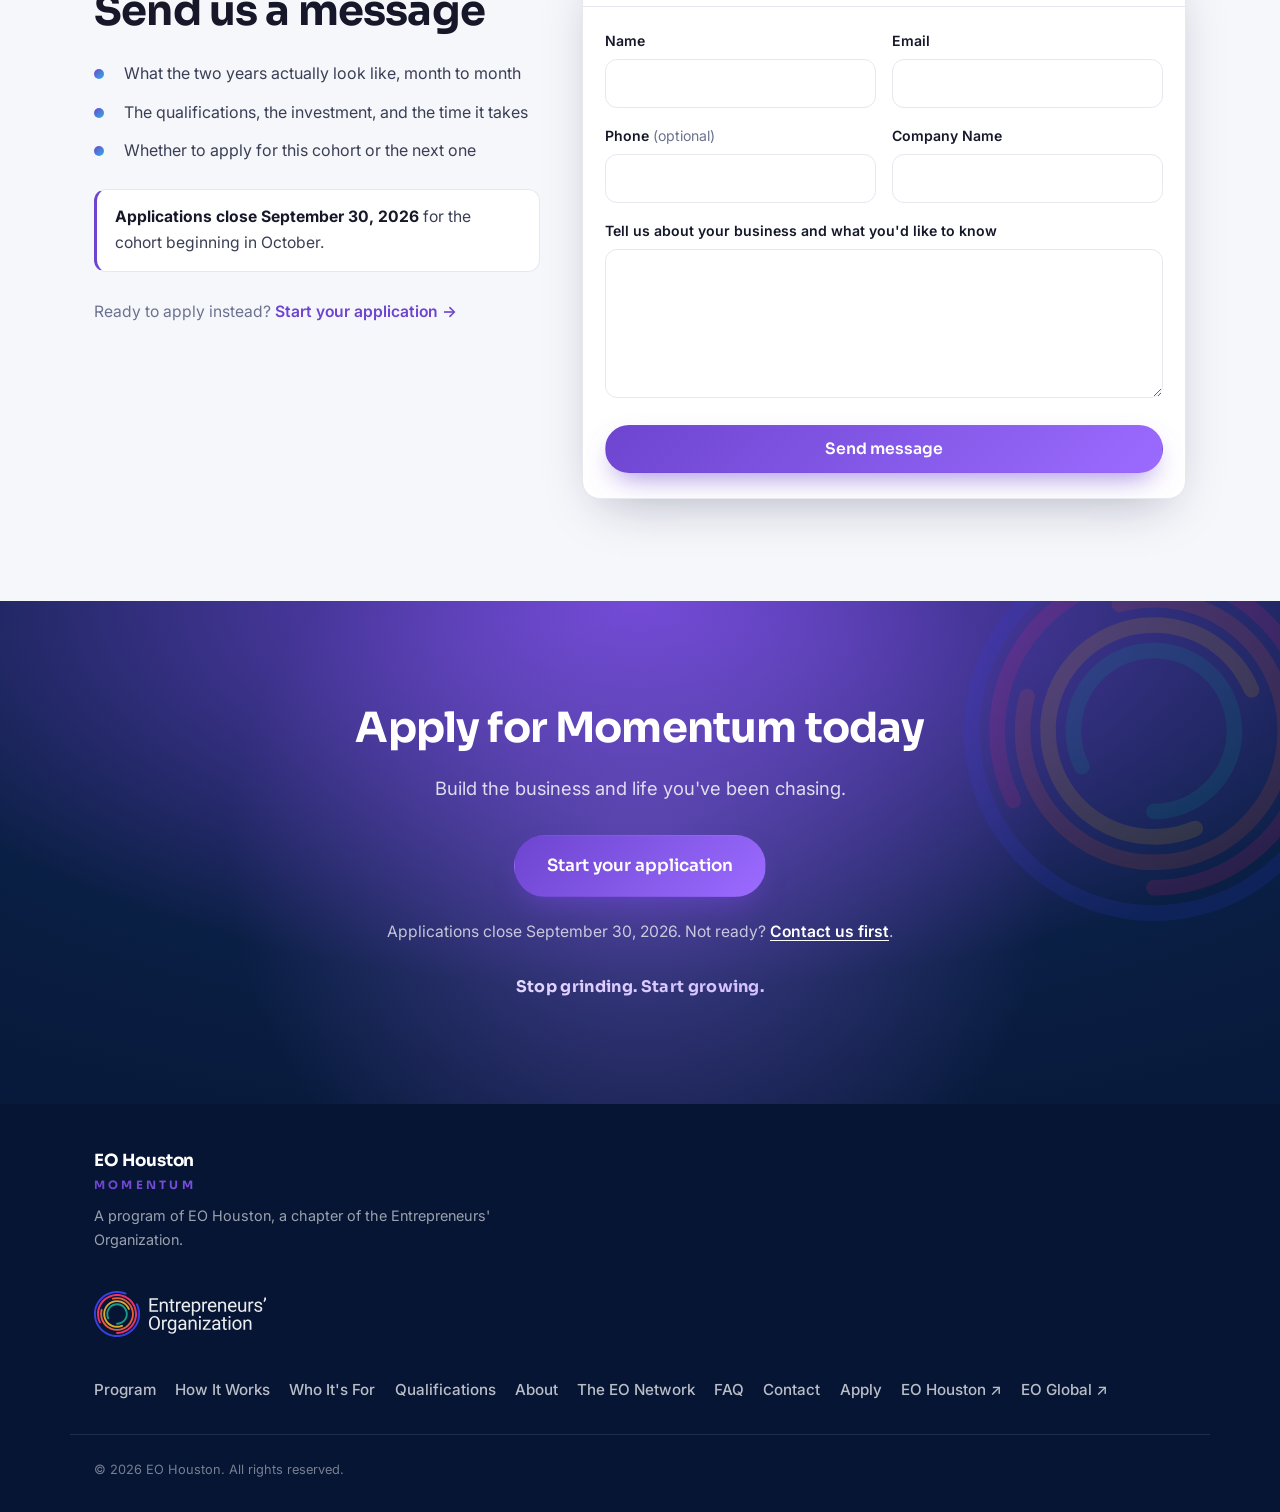
==== commit c4887d45: "Add Biggest Goal as a Strategic Alliance Partner Co-Authored-By: Claude Opus 5 <noreply@anthropic.co" ====
--- a/index.html
+++ b/index.html
@@ -619,6 +619,7 @@
         <li><a href="https://www.wealthdesigngroup.net/" target="_blank" rel="noopener"><img src="assets/partners/wdg.jpg" alt="Wealth Design Group" loading="lazy" /></a></li>
         <li><a href="https://www.cultureindex.com/" target="_blank" rel="noopener"><img src="assets/partners/culture.jpg" alt="Culture Index" loading="lazy" /></a></li>
         <li><a href="http://vikingmergers.com/" target="_blank" rel="noopener"><img src="assets/partners/viking.jpg" alt="Viking Mergers &amp; Acquisitions" loading="lazy" /></a></li>
+        <li><a href="https://www.biggestgoal.ai/" target="_blank" rel="noopener"><img src="assets/partners/biggestgoal.jpg" alt="Biggest Goal" loading="lazy" /></a></li>
       </ul>
     </div>
   </section>
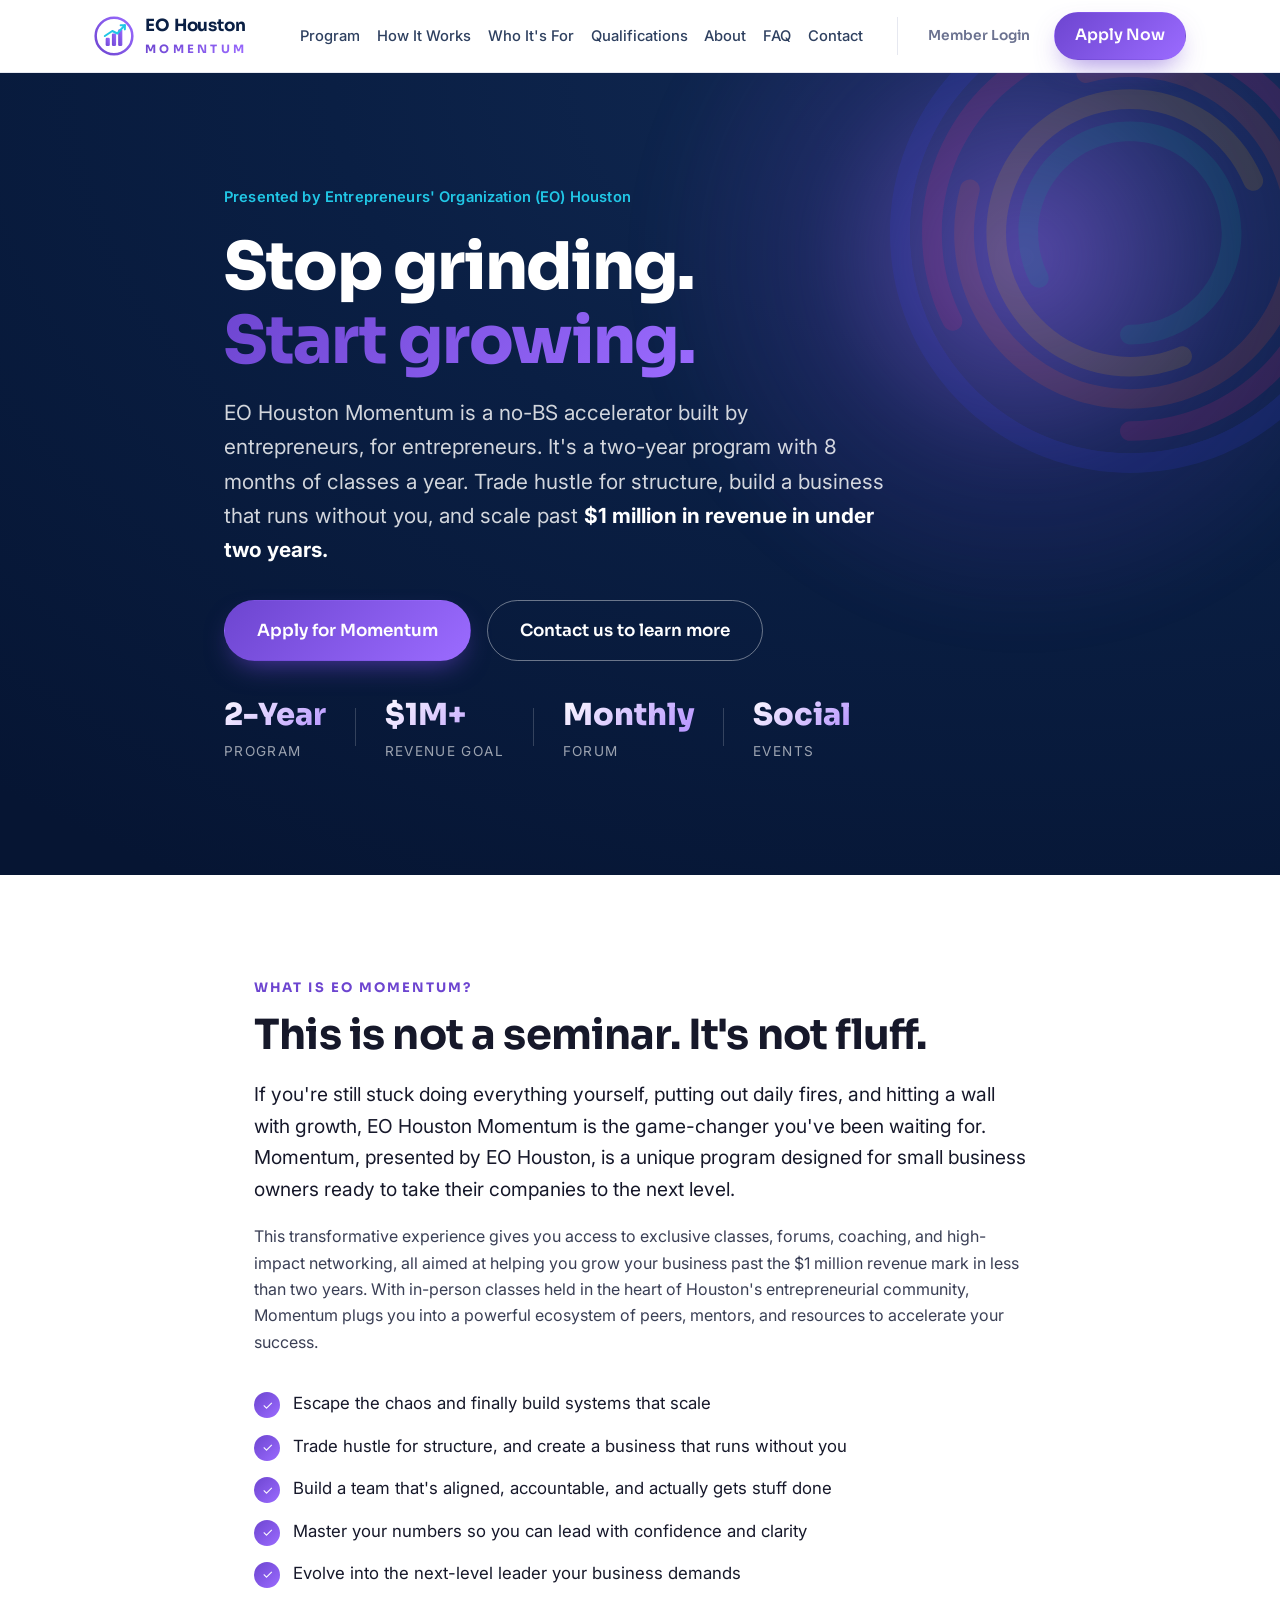
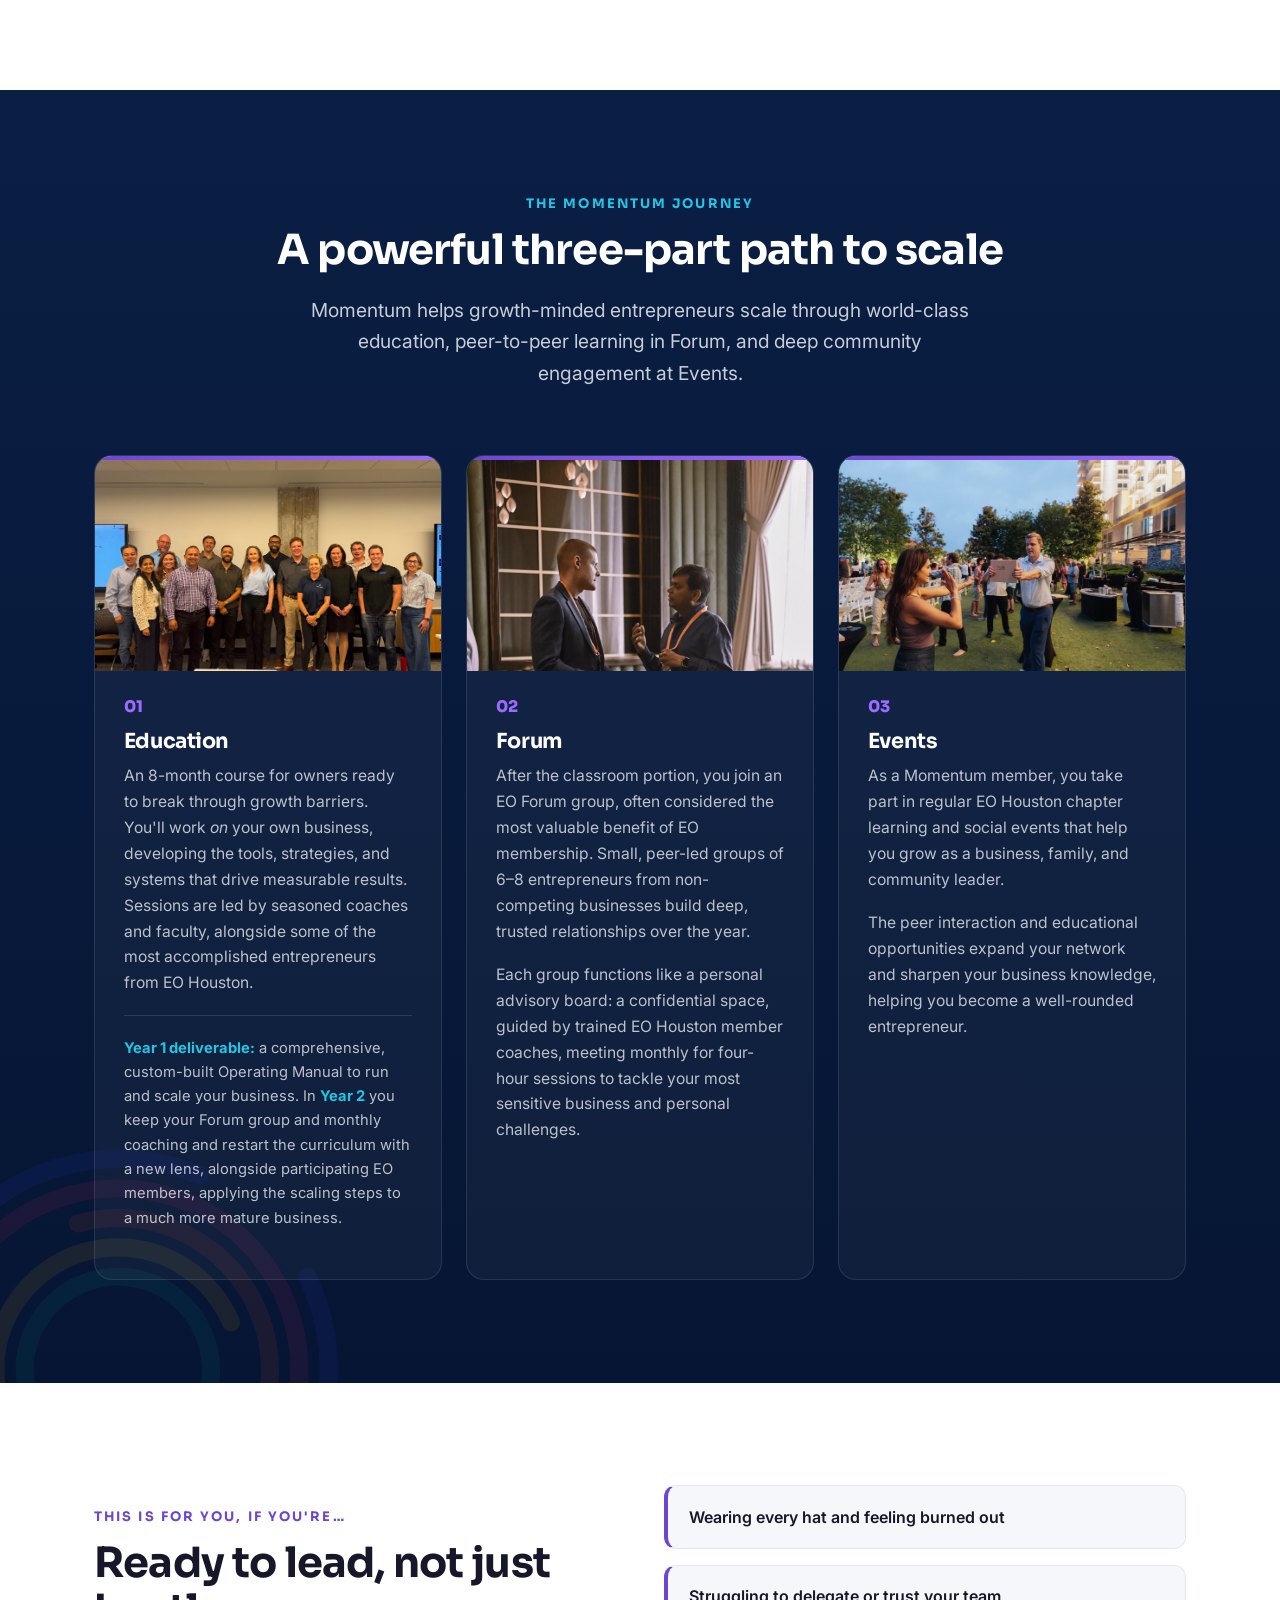
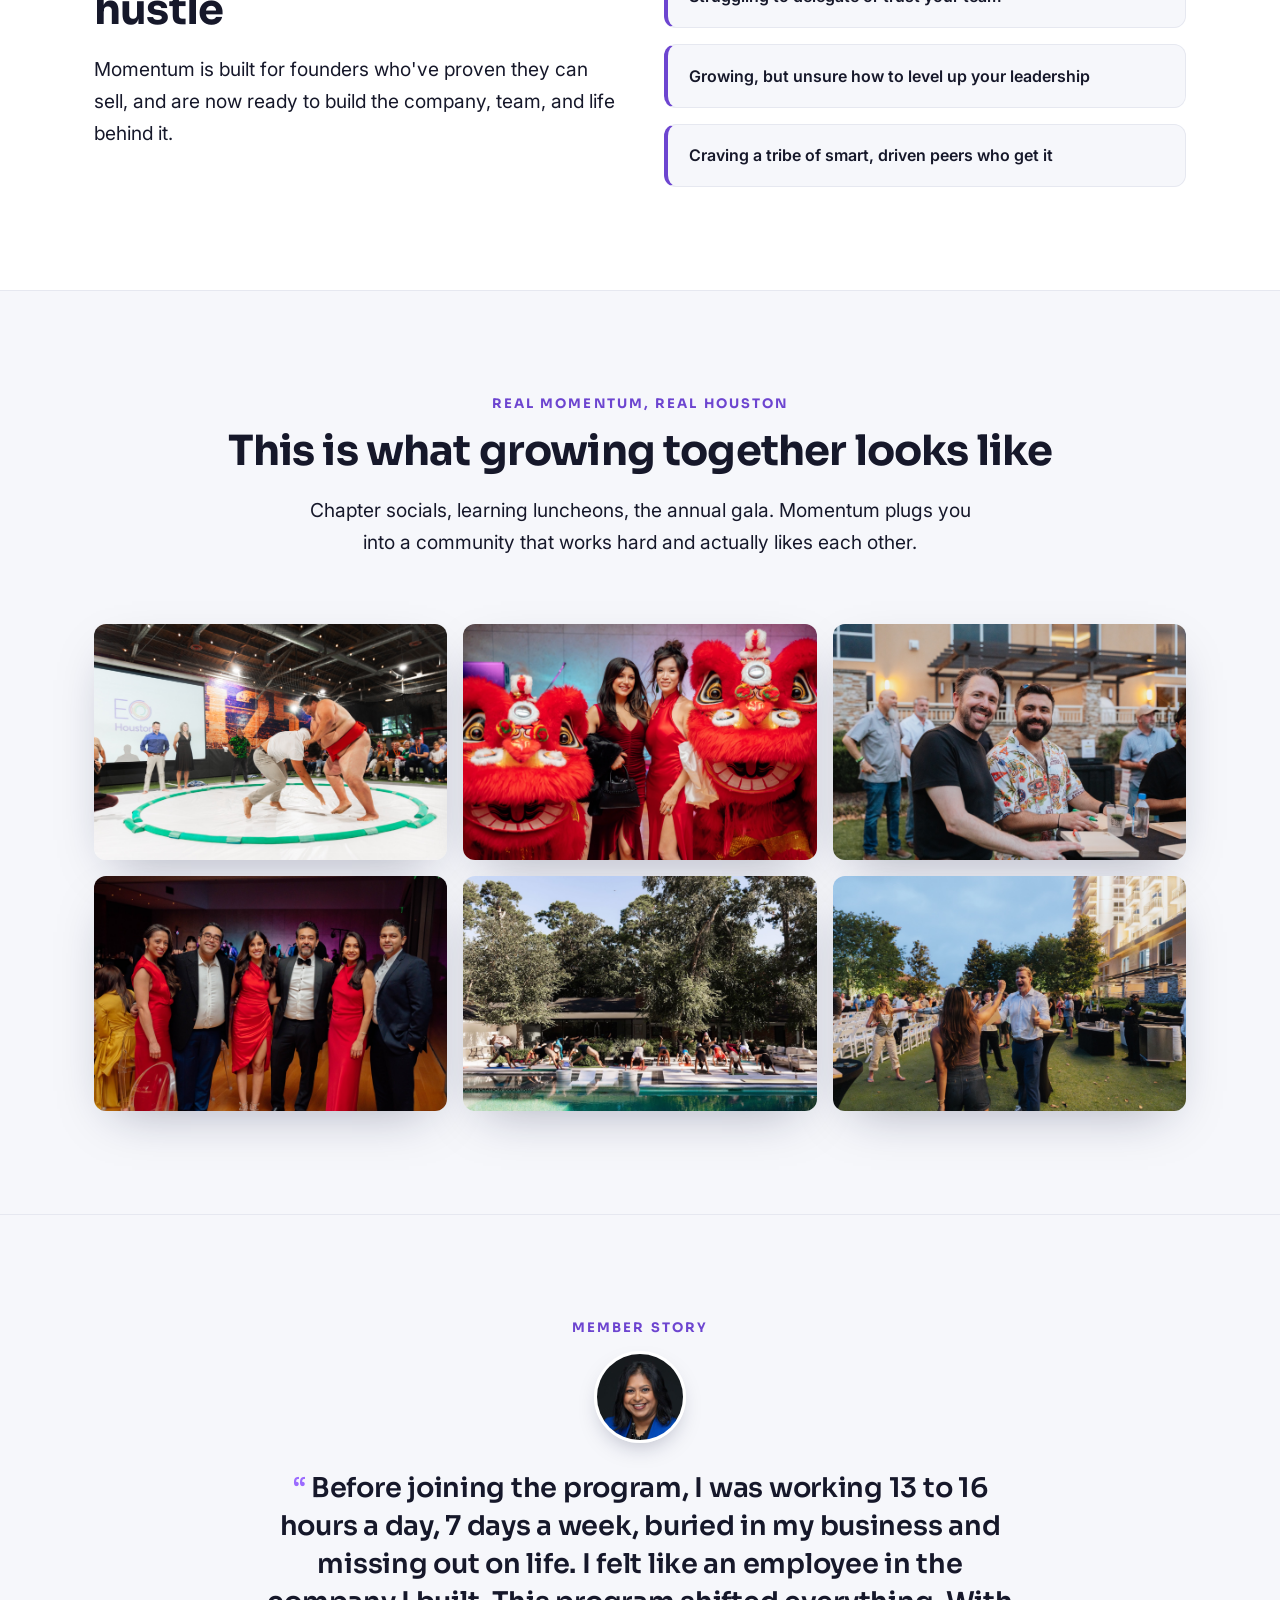
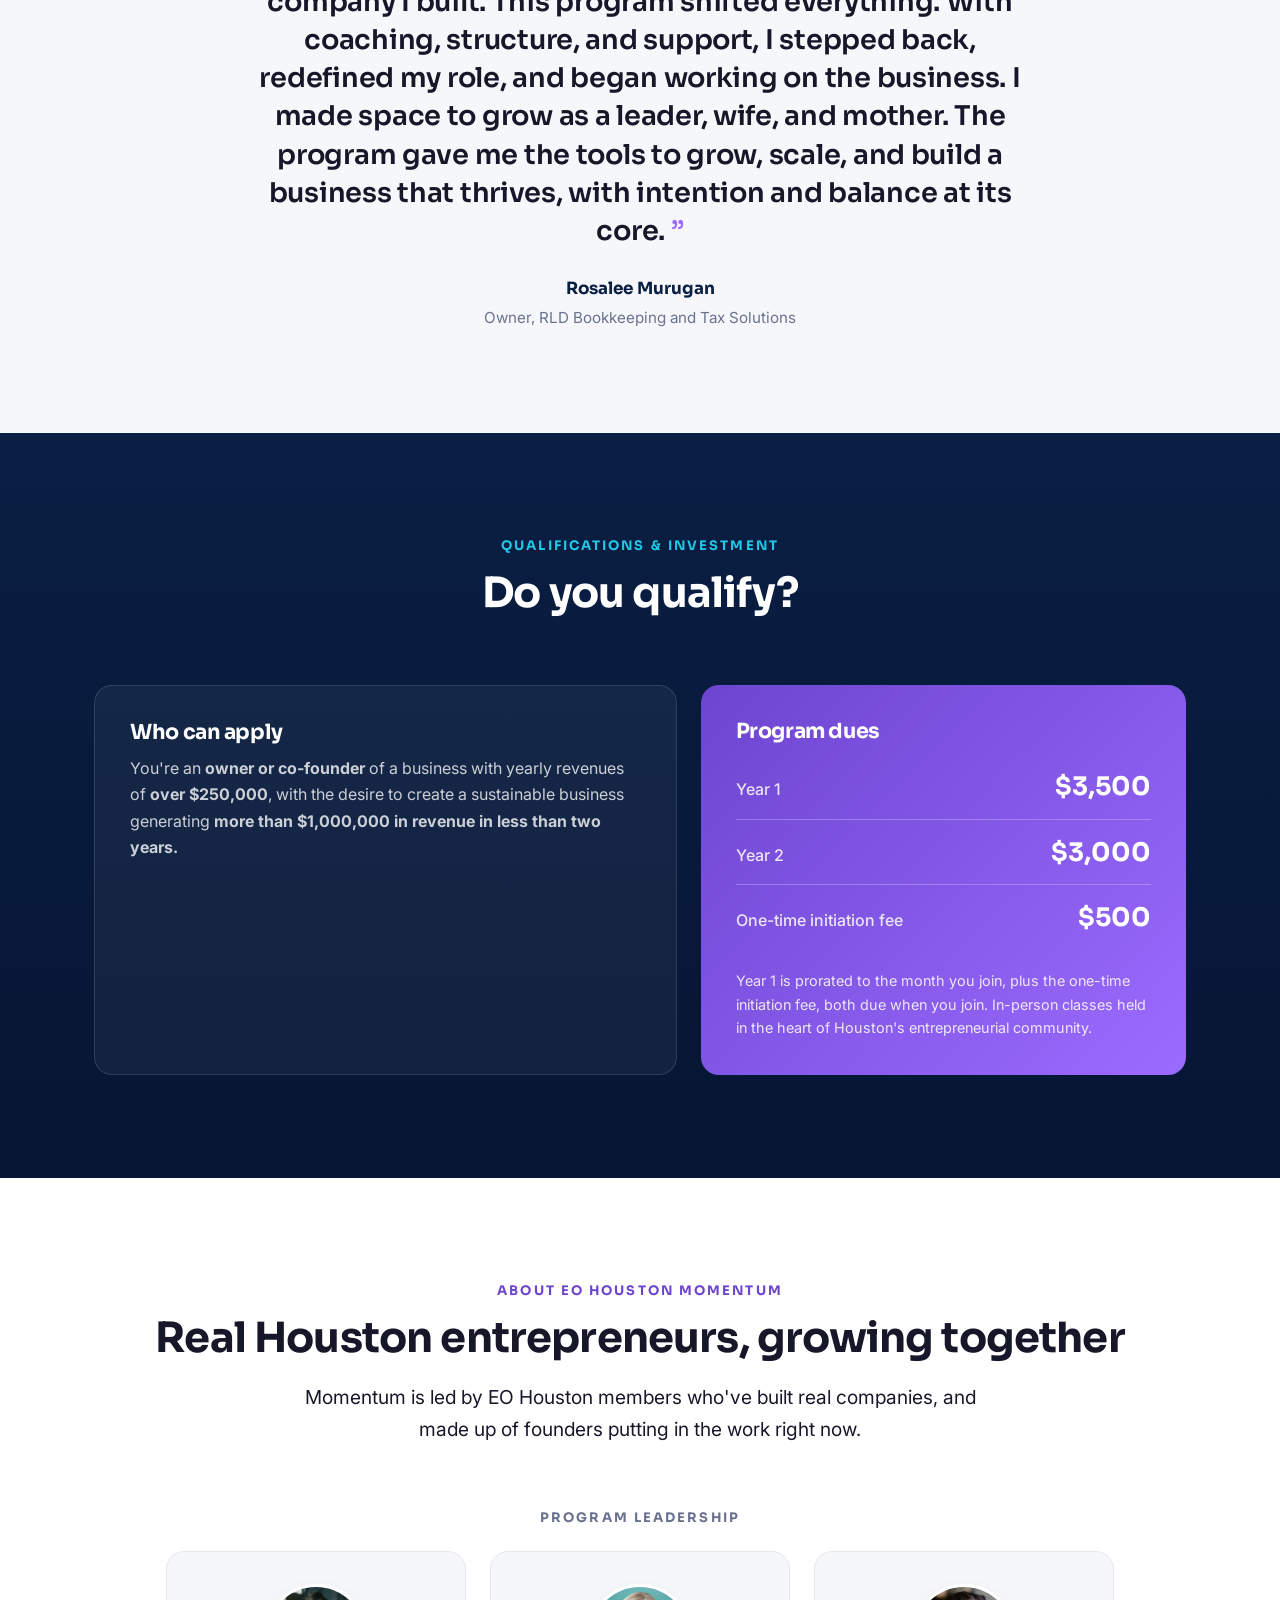
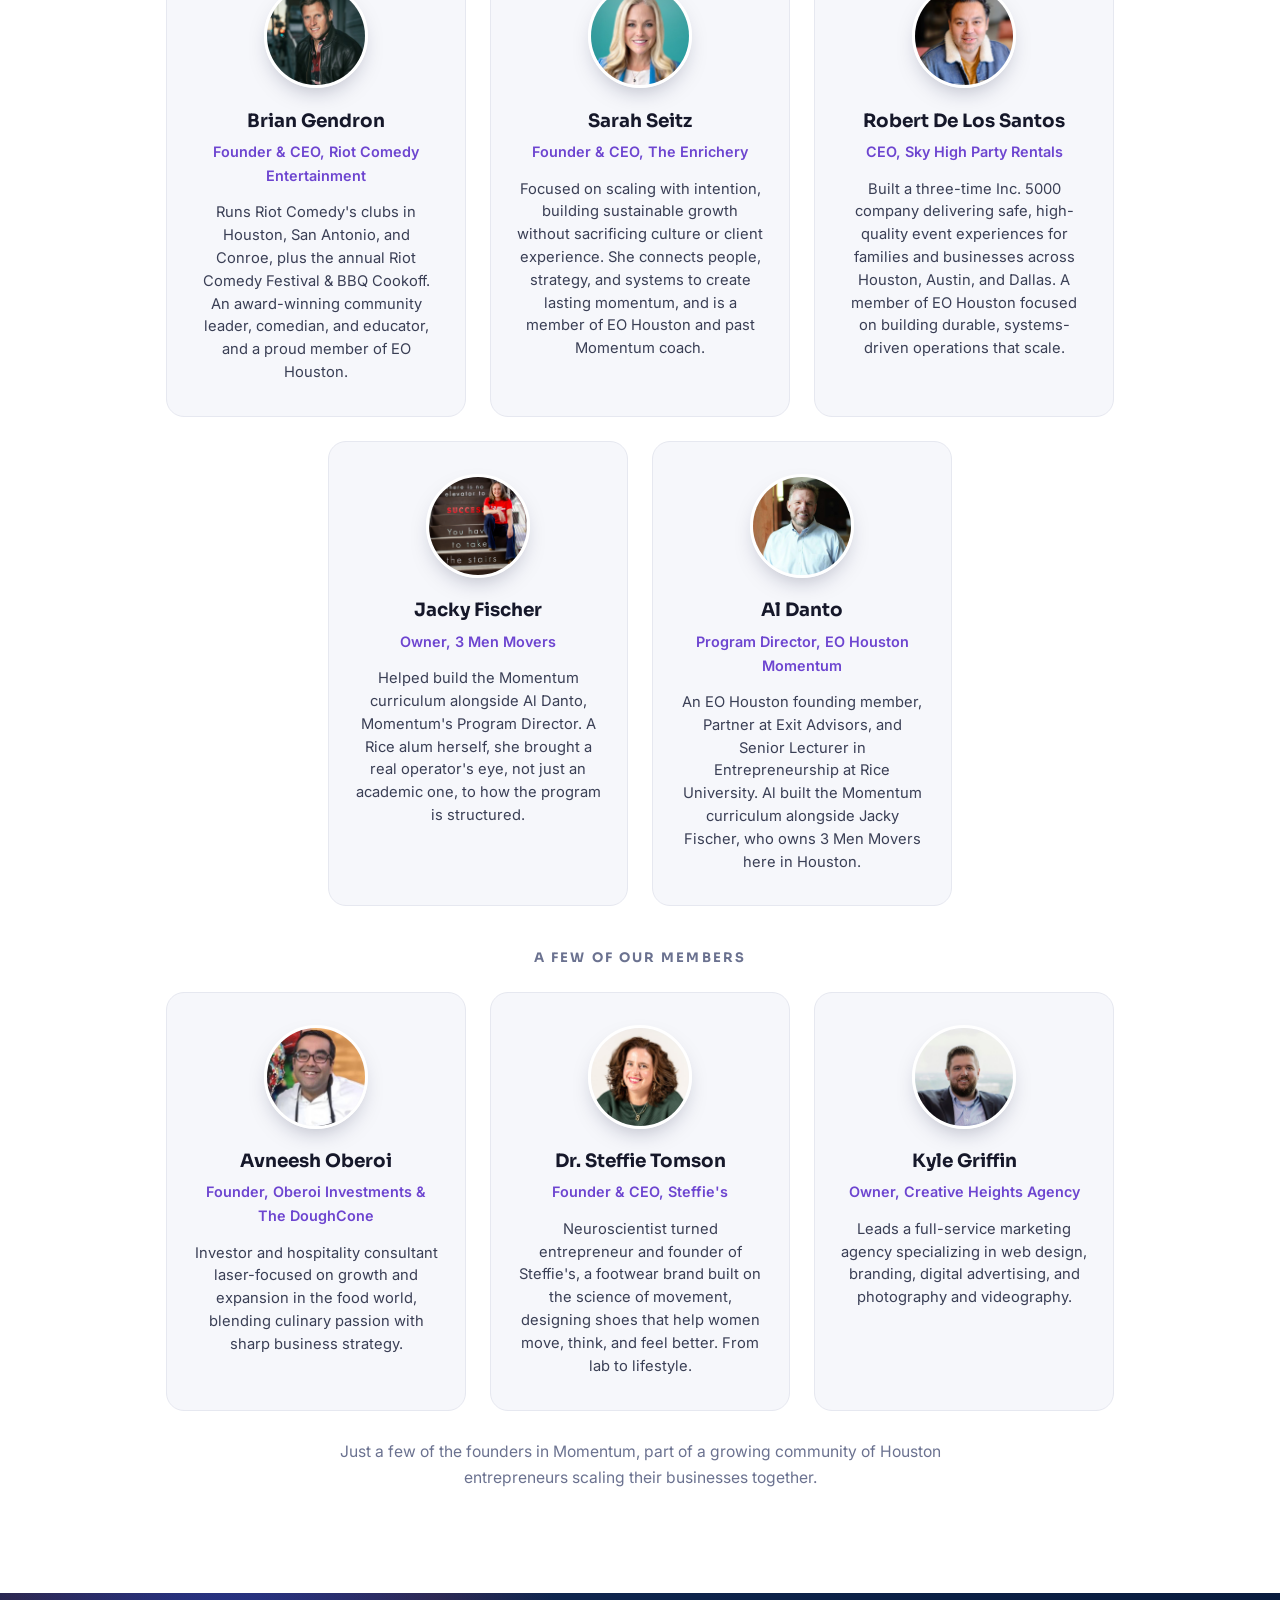
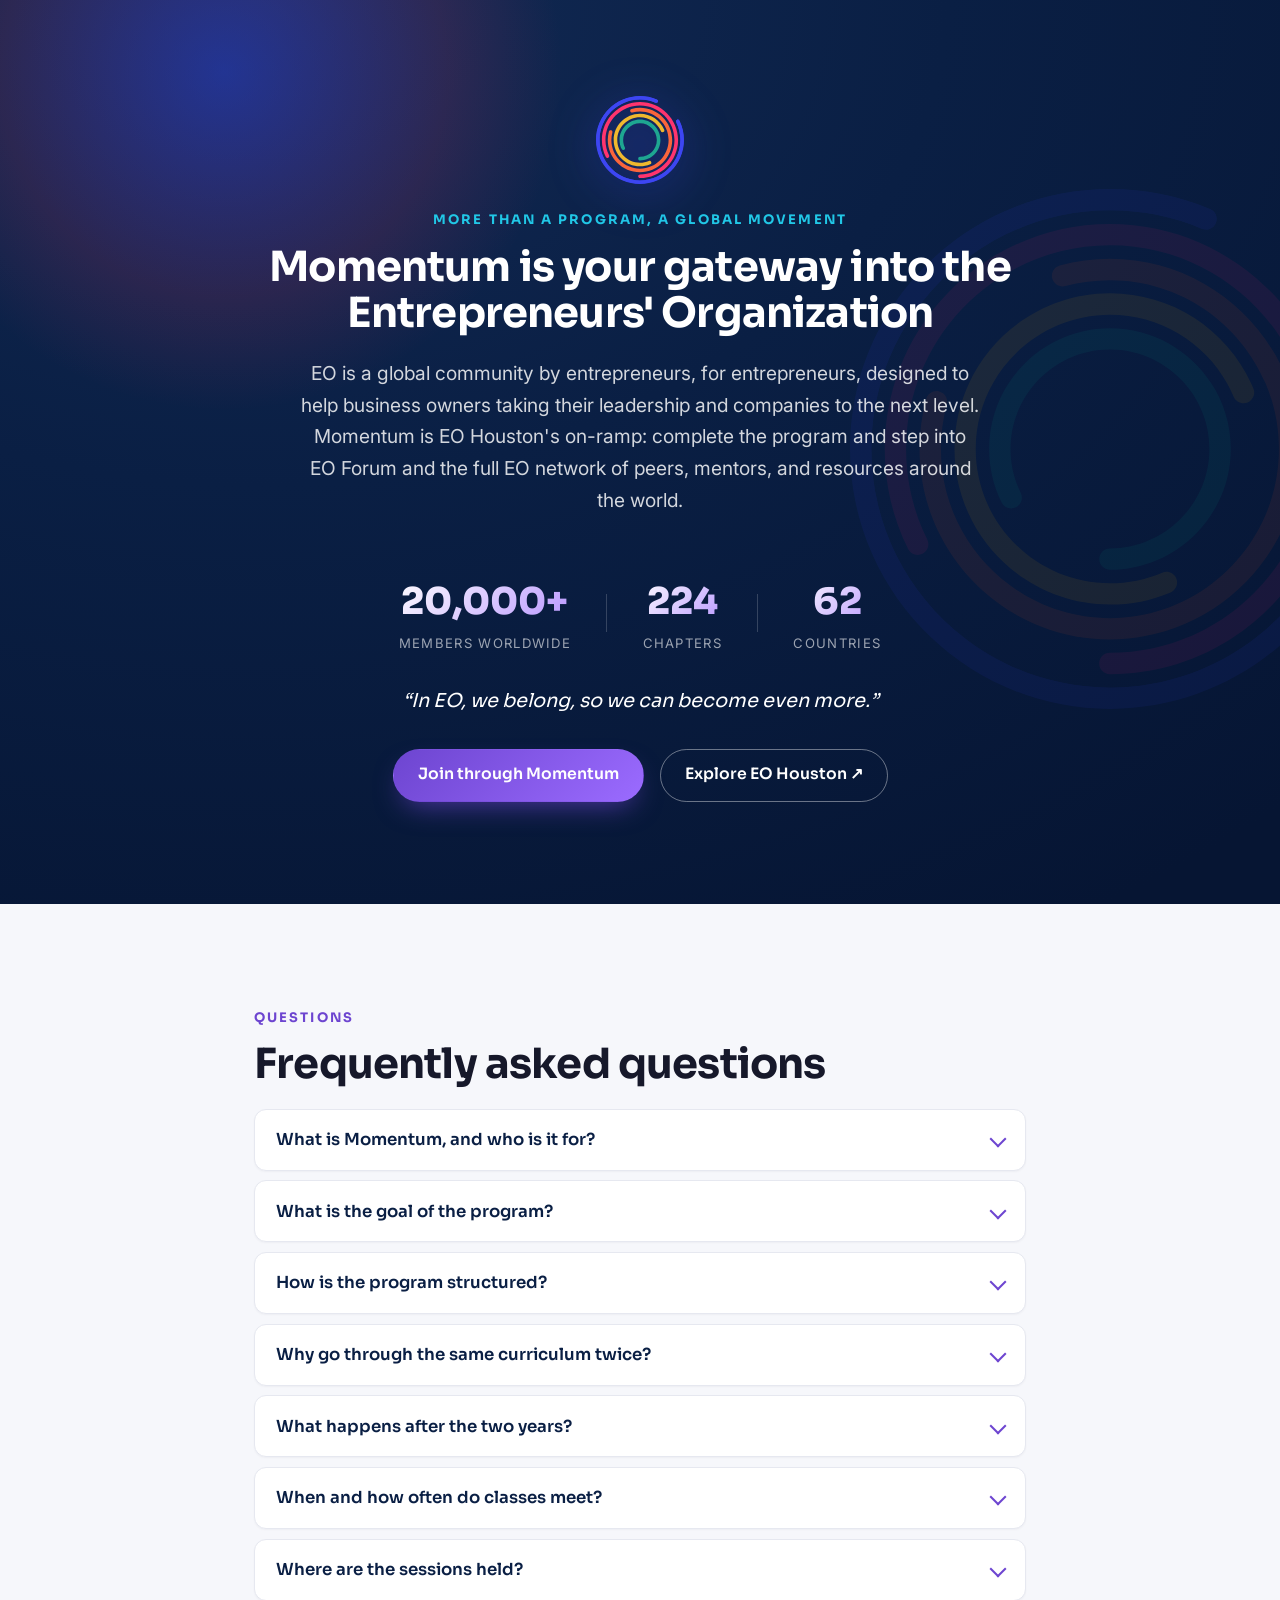
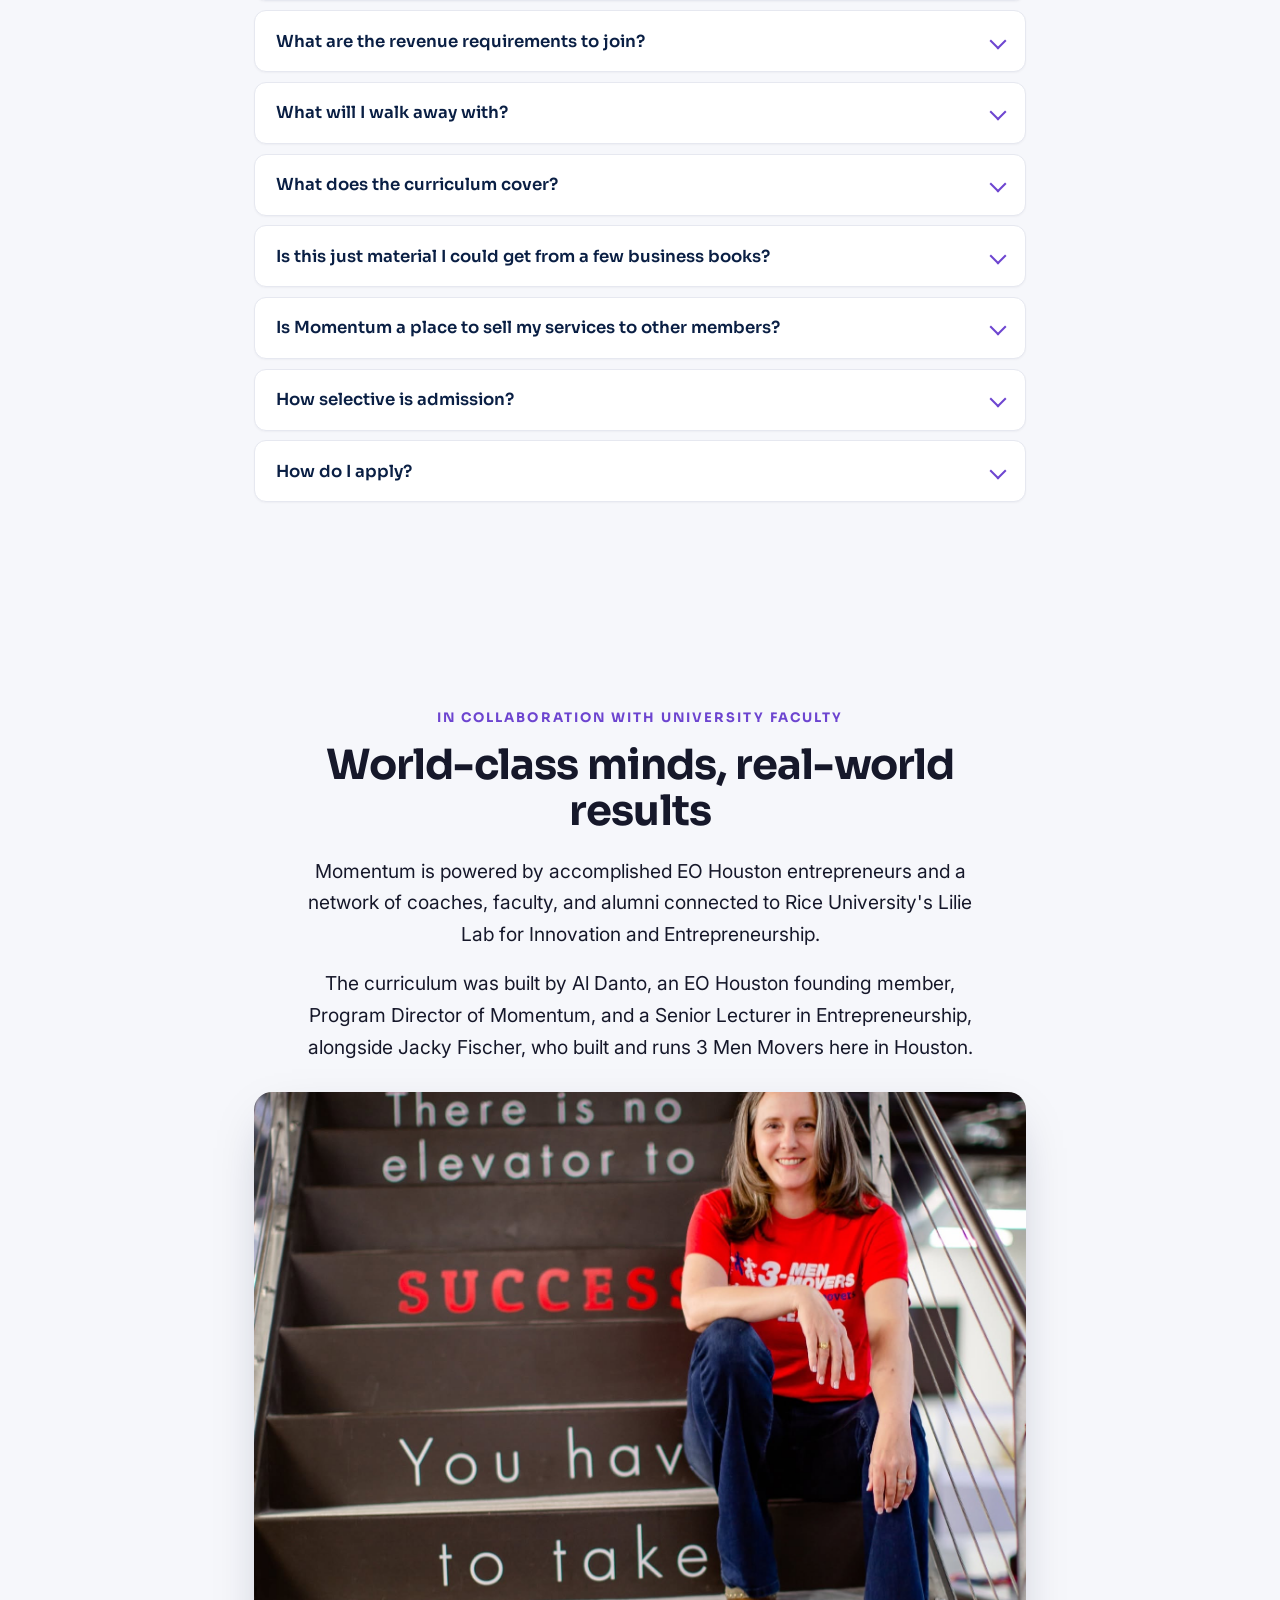
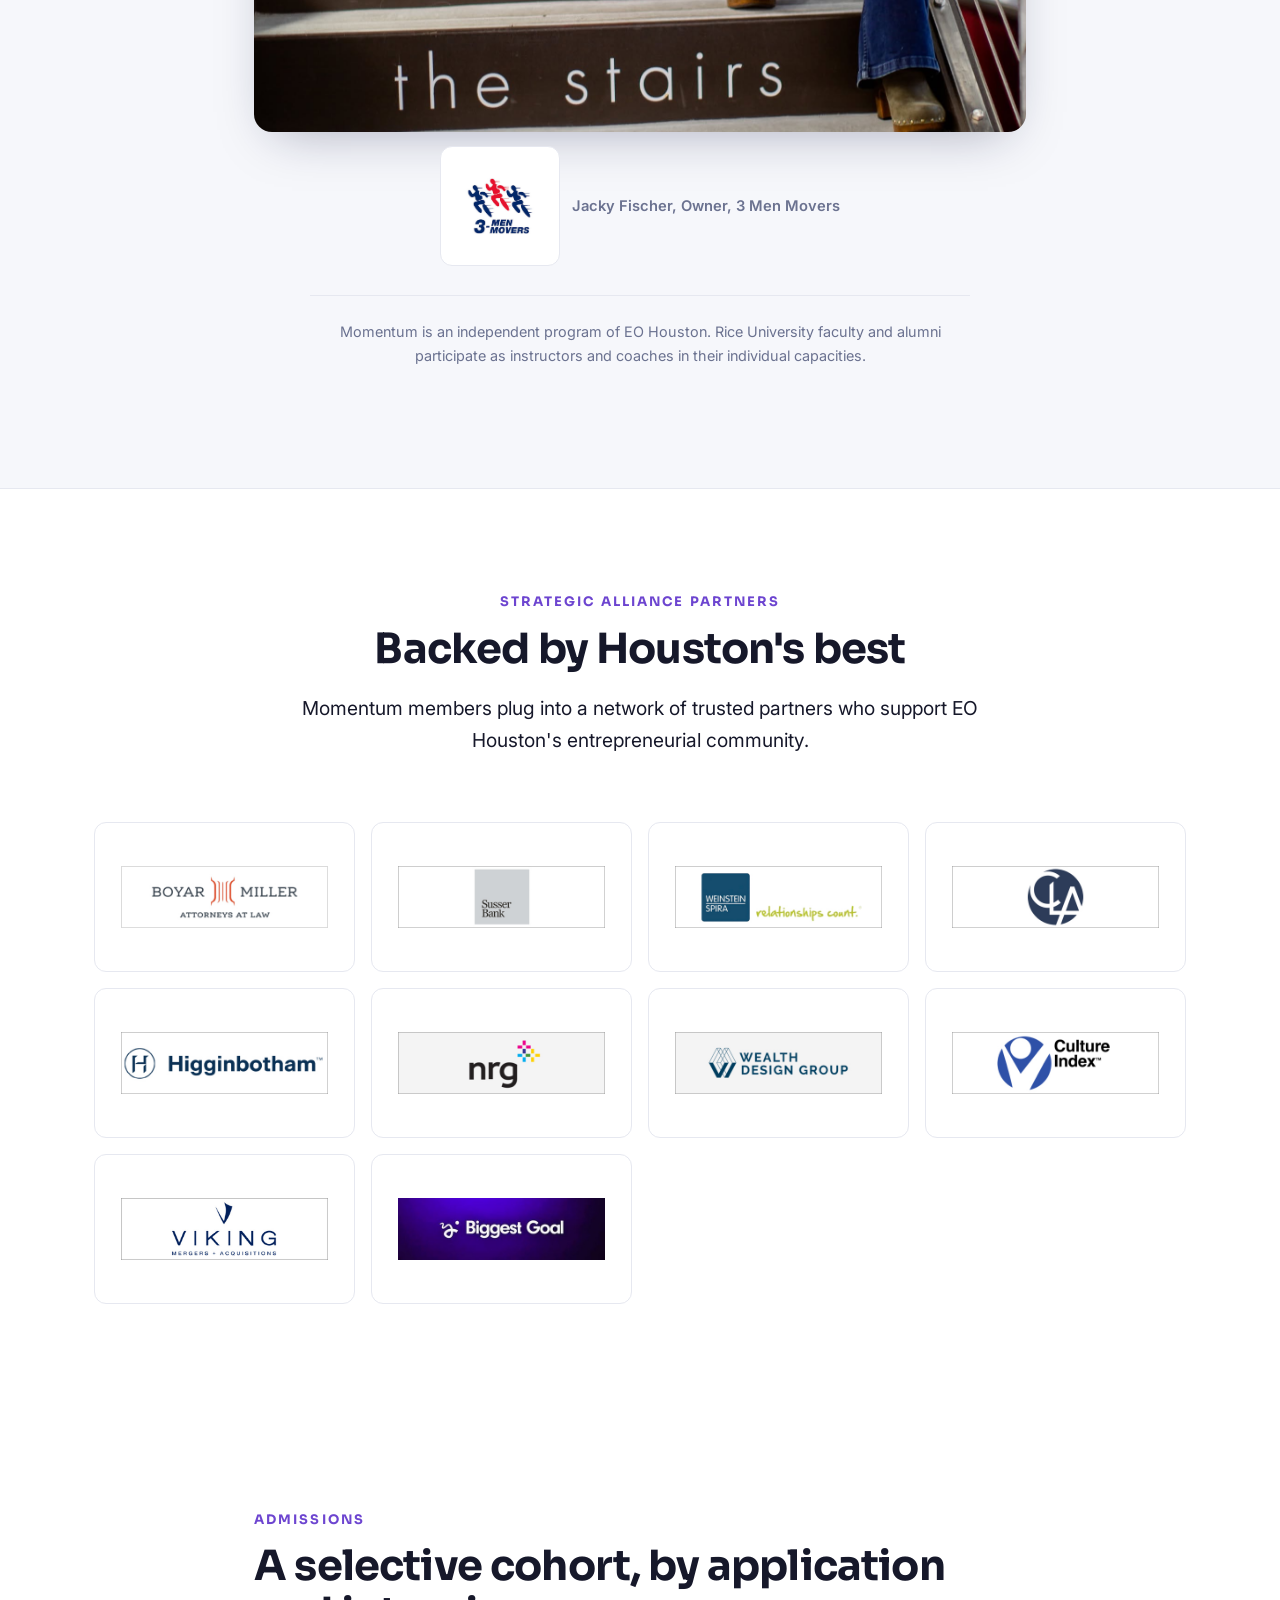
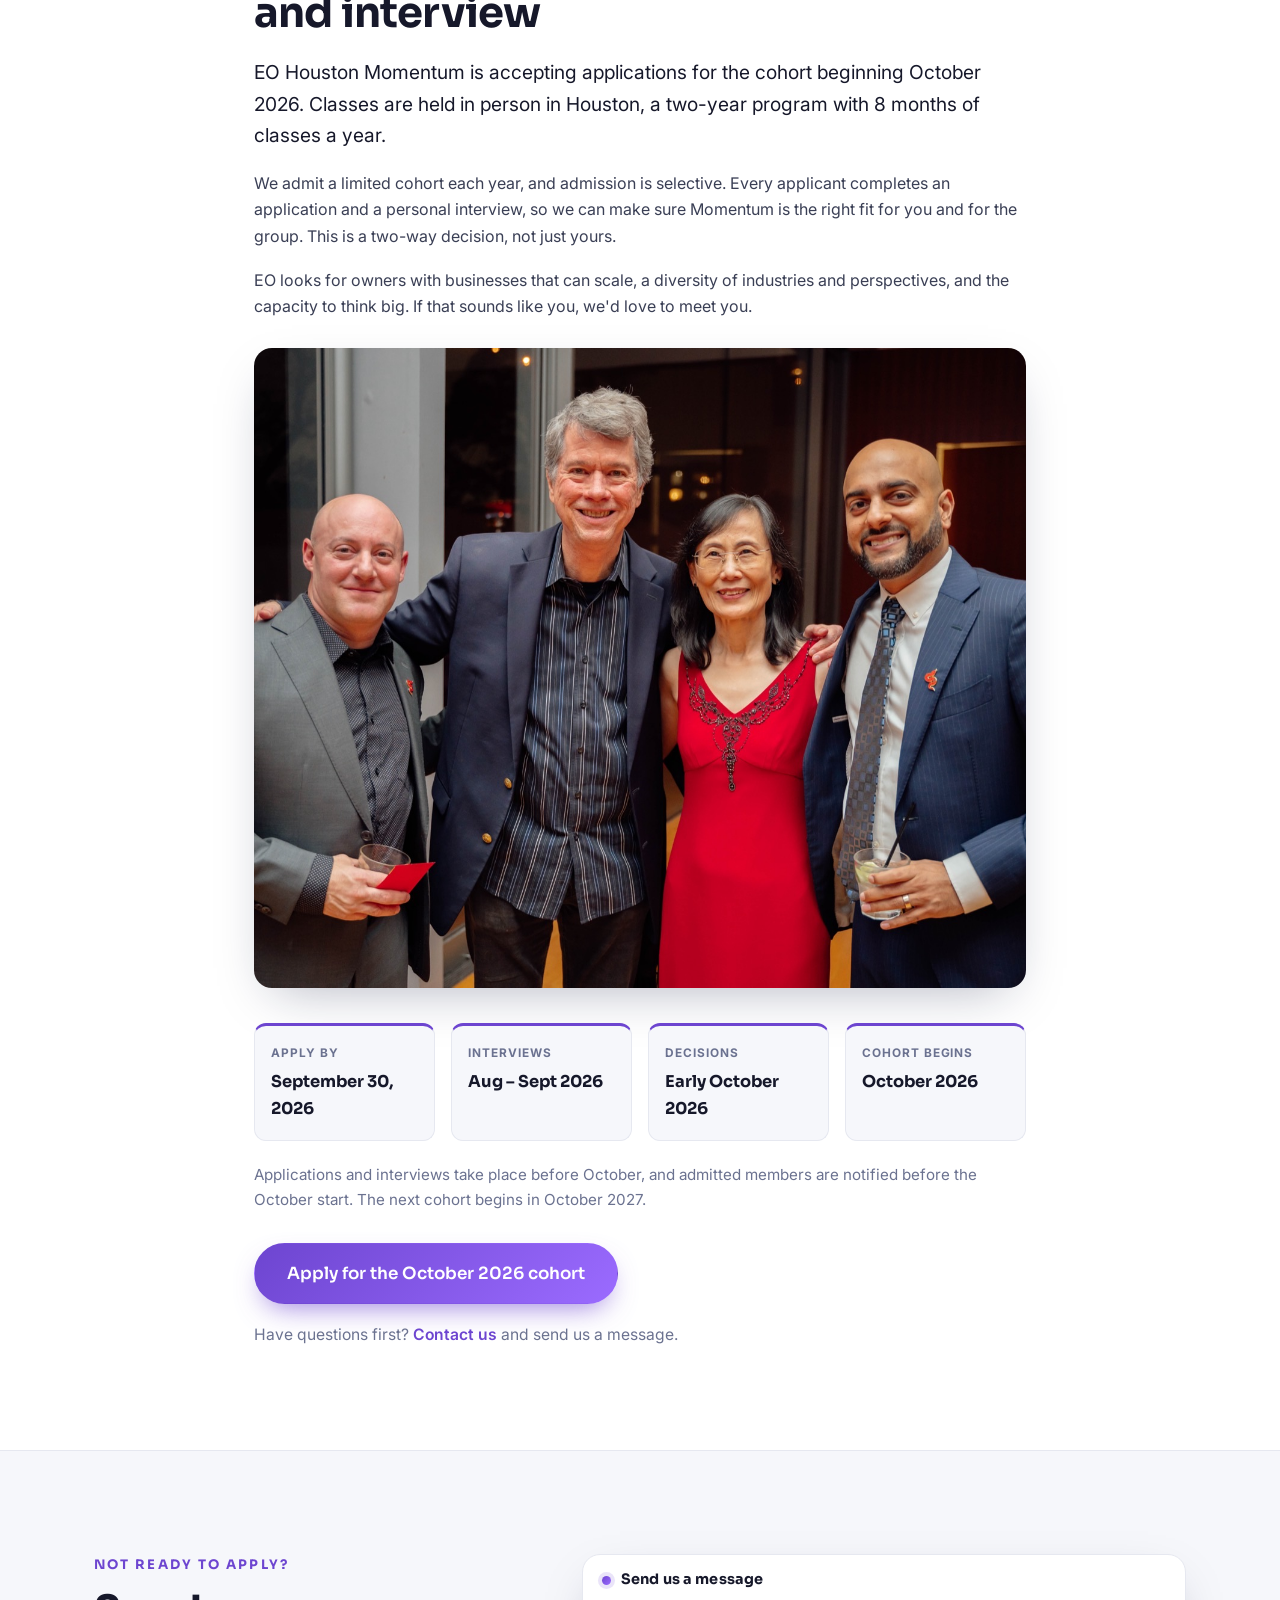
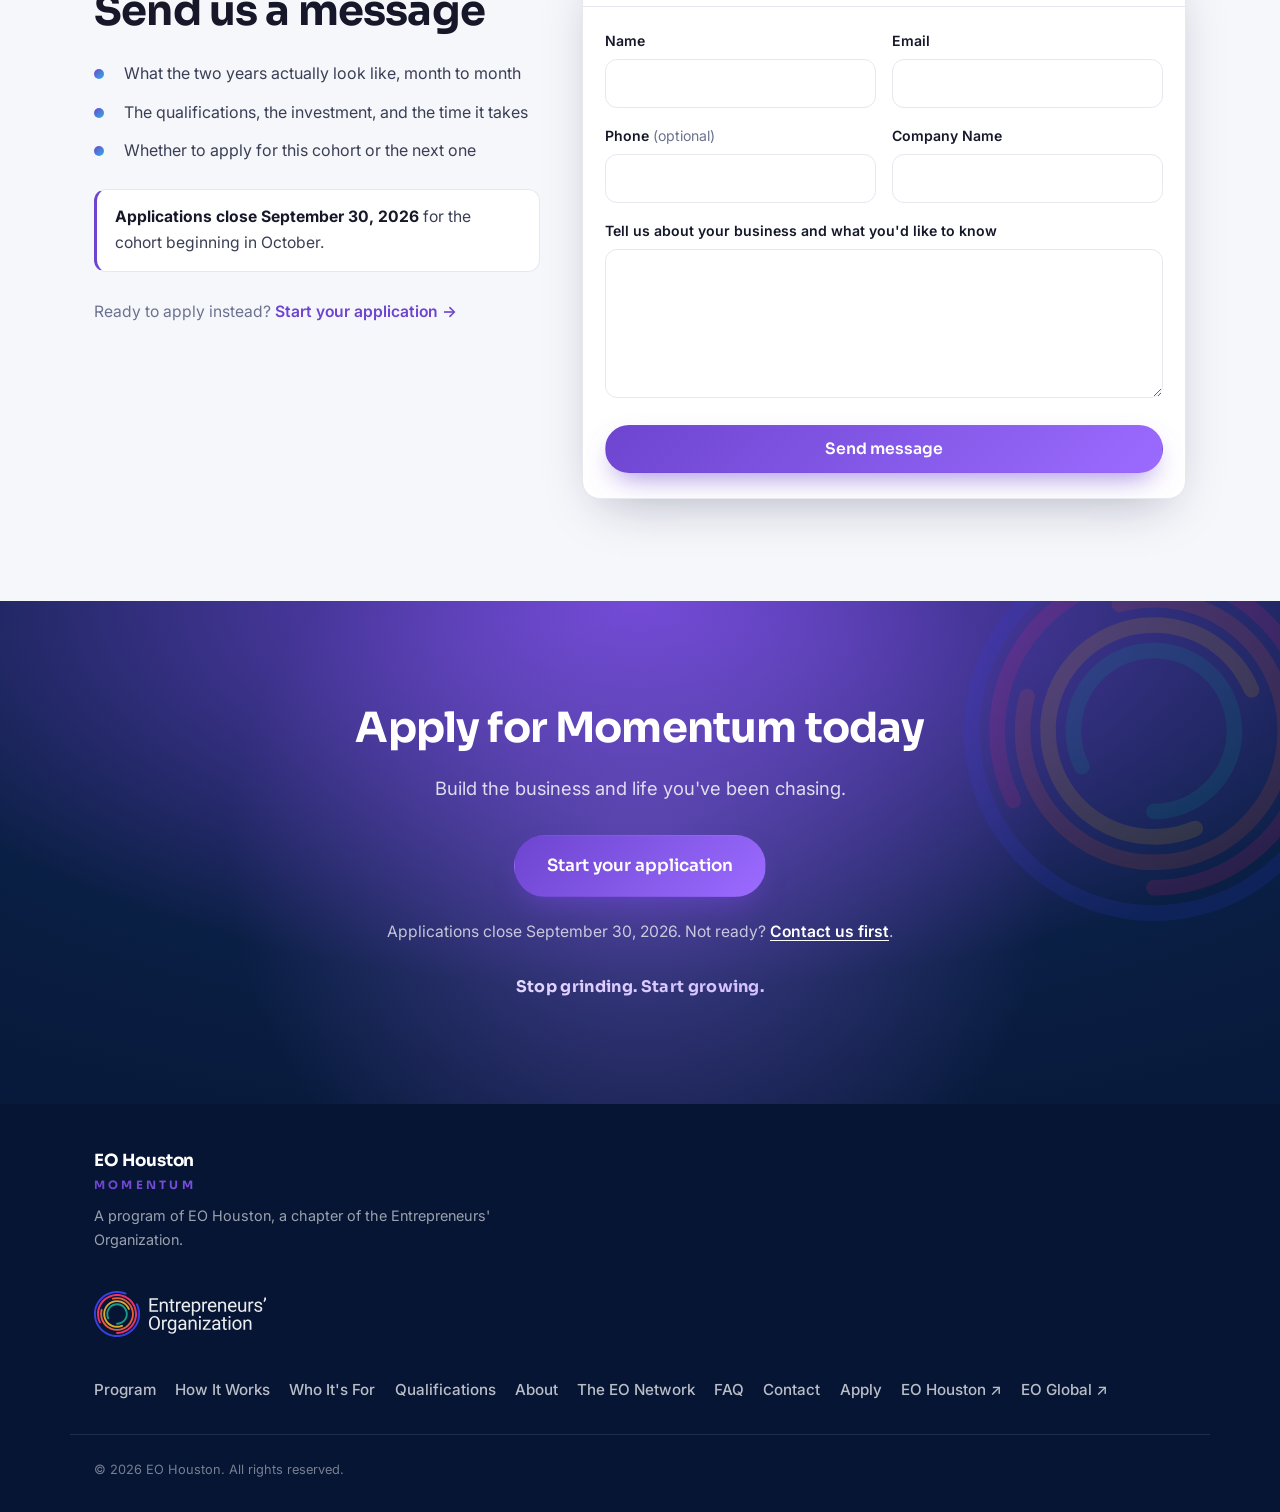
==== commit e8a897e1: "Remove Bloom Growth from sponsors Co-Authored-By: Claude Opus 5.5 <noreply@anthropic.com>" ====
--- a/index.html
+++ b/index.html
@@ -611,7 +611,6 @@
       <ul class="partner-grid">
         <li><a href="https://www.boyarmiller.com/" target="_blank" rel="noopener"><img src="assets/partners/boyarmiller.jpg" alt="BoyarMiller" loading="lazy" /></a></li>
         <li><a href="https://www.susserbank.com/" target="_blank" rel="noopener"><img src="assets/partners/susser.jpg" alt="Susser Bank" loading="lazy" /></a></li>
-        <li><a href="https://www.bloomgrowthcoach.com/coaches/isaiah-nolte/" target="_blank" rel="noopener"><img src="assets/partners/bloom.jpg" alt="Bloom Growth" loading="lazy" /></a></li>
         <li><a href="https://www.weinsteinspira.com/" target="_blank" rel="noopener"><img src="assets/partners/weinstein.jpg" alt="Weinstein Spira" loading="lazy" /></a></li>
         <li><a href="https://www.claconnect.com/en" target="_blank" rel="noopener"><img src="assets/partners/cla.jpg" alt="CLA (CliftonLarsonAllen)" loading="lazy" /></a></li>
         <li><a href="http://www.higginbotham.com/" target="_blank" rel="noopener"><img src="assets/partners/higginbotham.jpg" alt="Higginbotham" loading="lazy" /></a></li>
@@ -779,5 +778,7 @@
   </footer>
 
   <script src="main.js"></script>
+  <script src="partners-data.js"></script>
+  <script src="partners.js"></script>
 </body>
 </html>
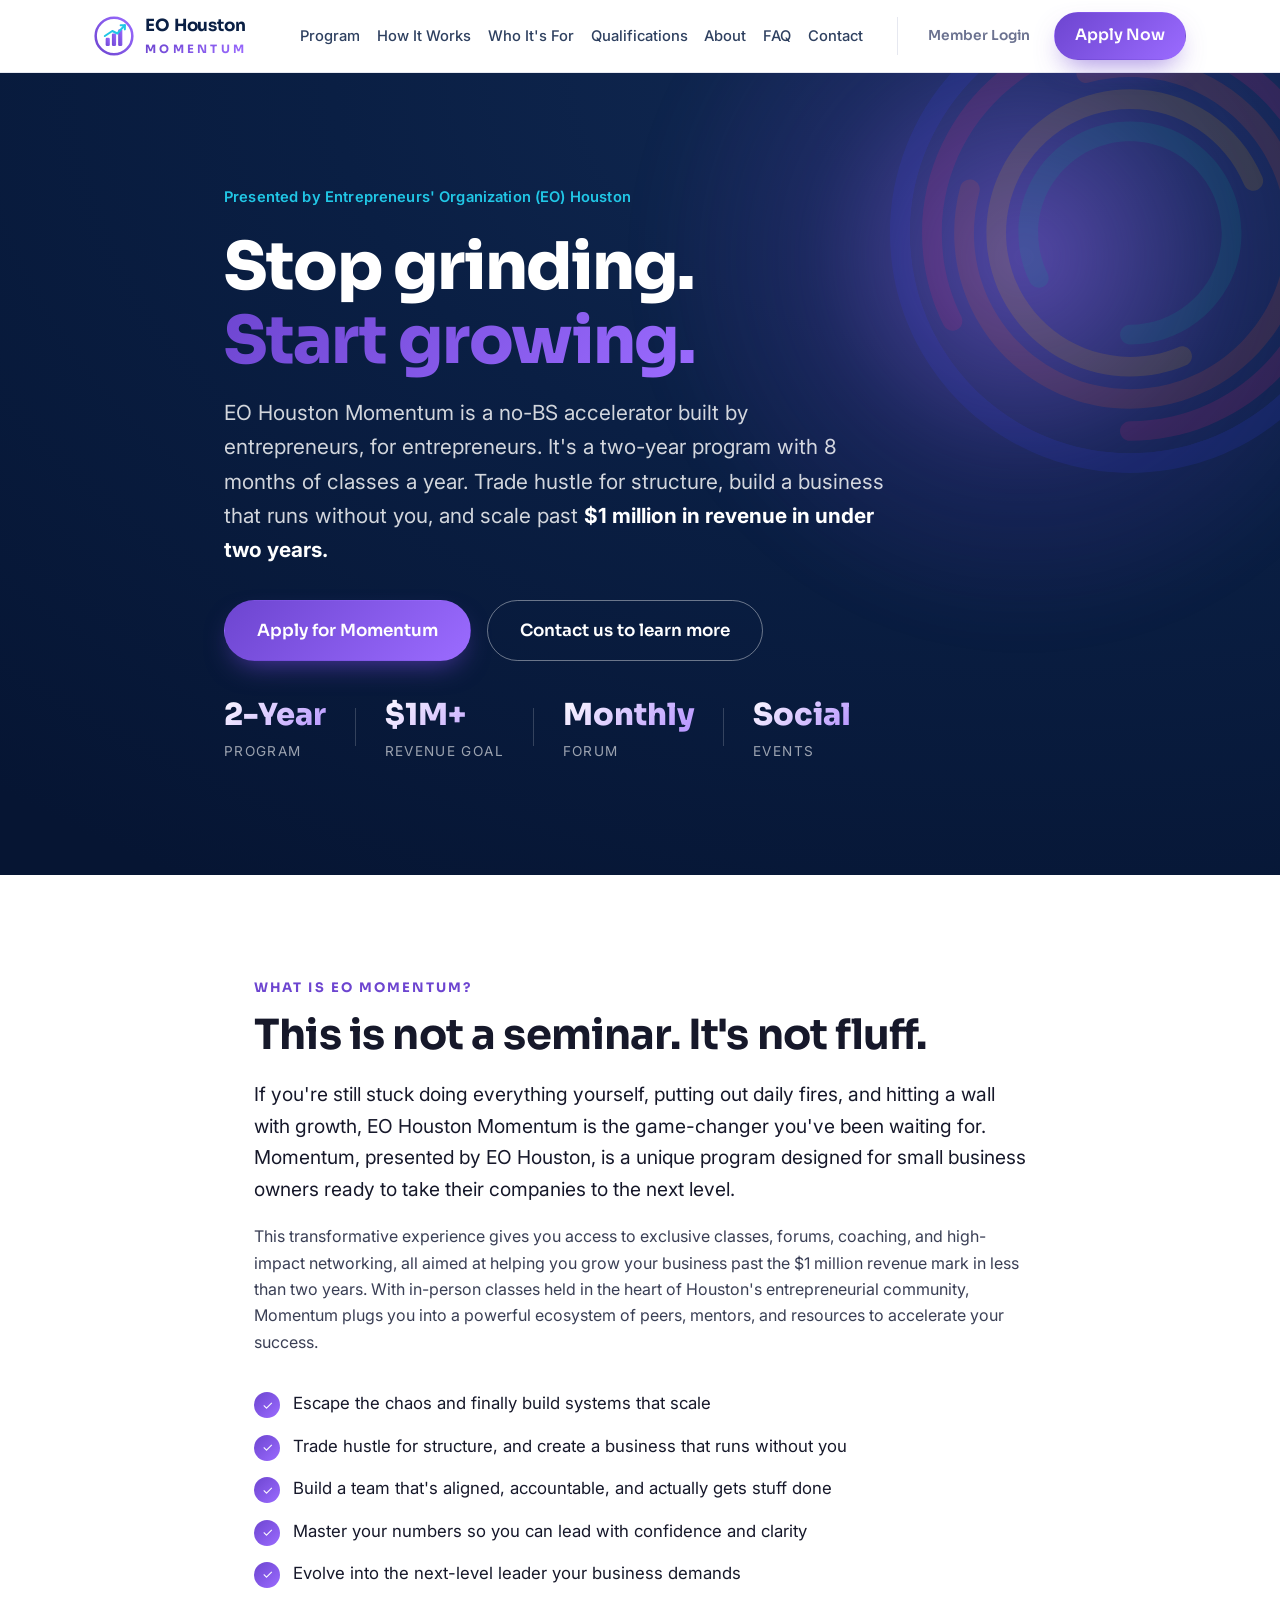
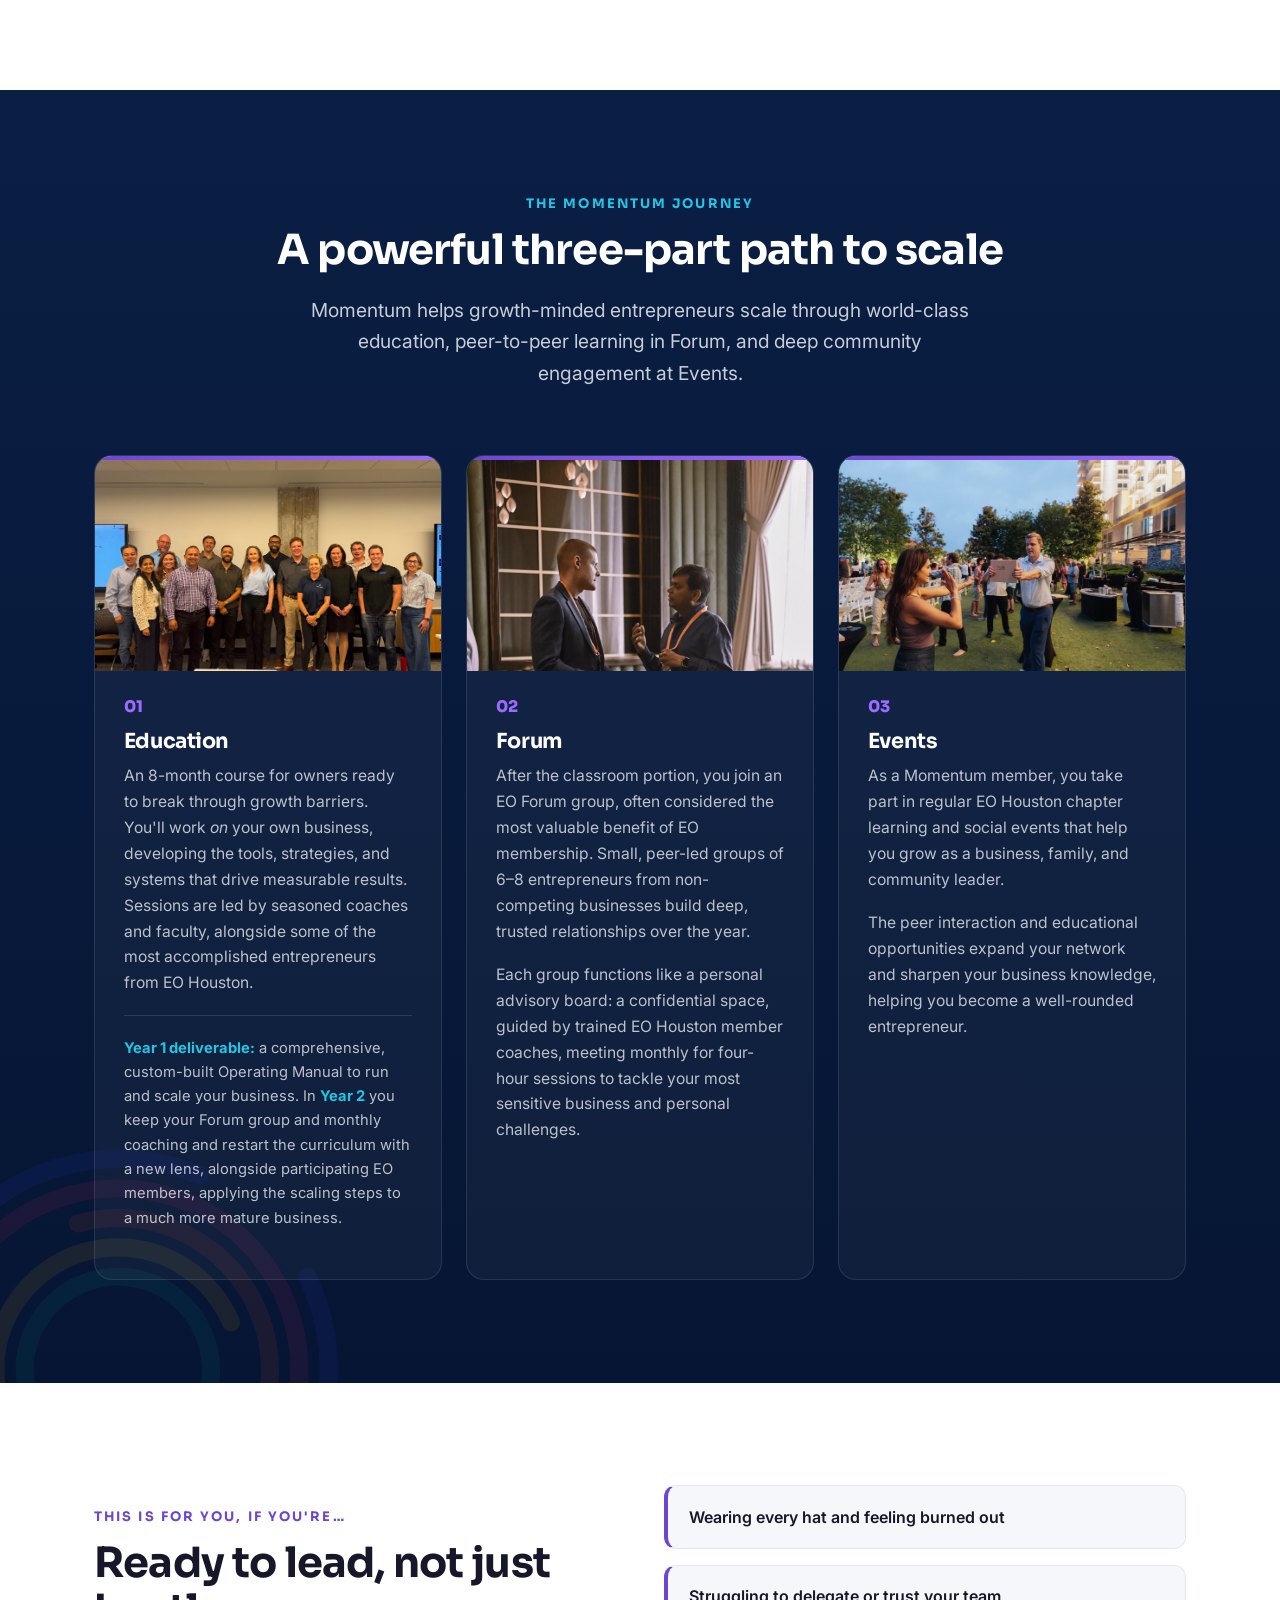
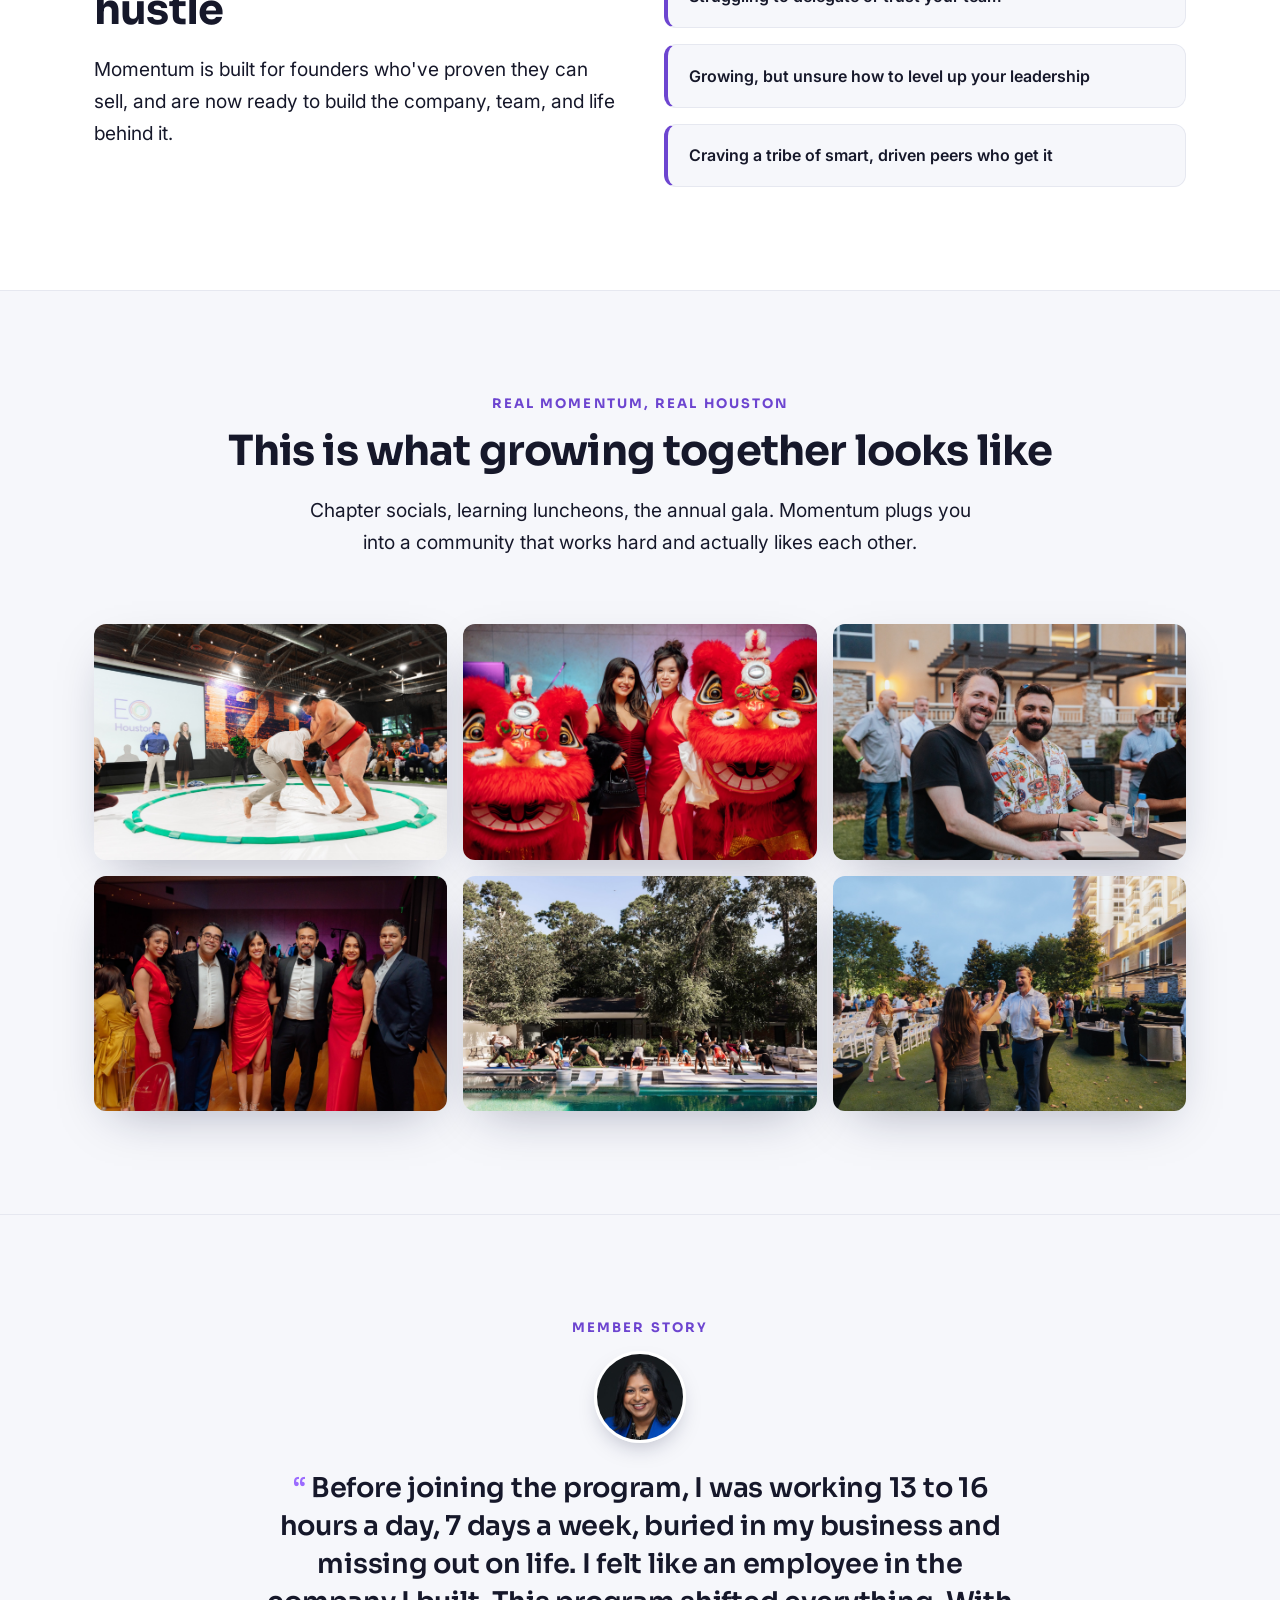
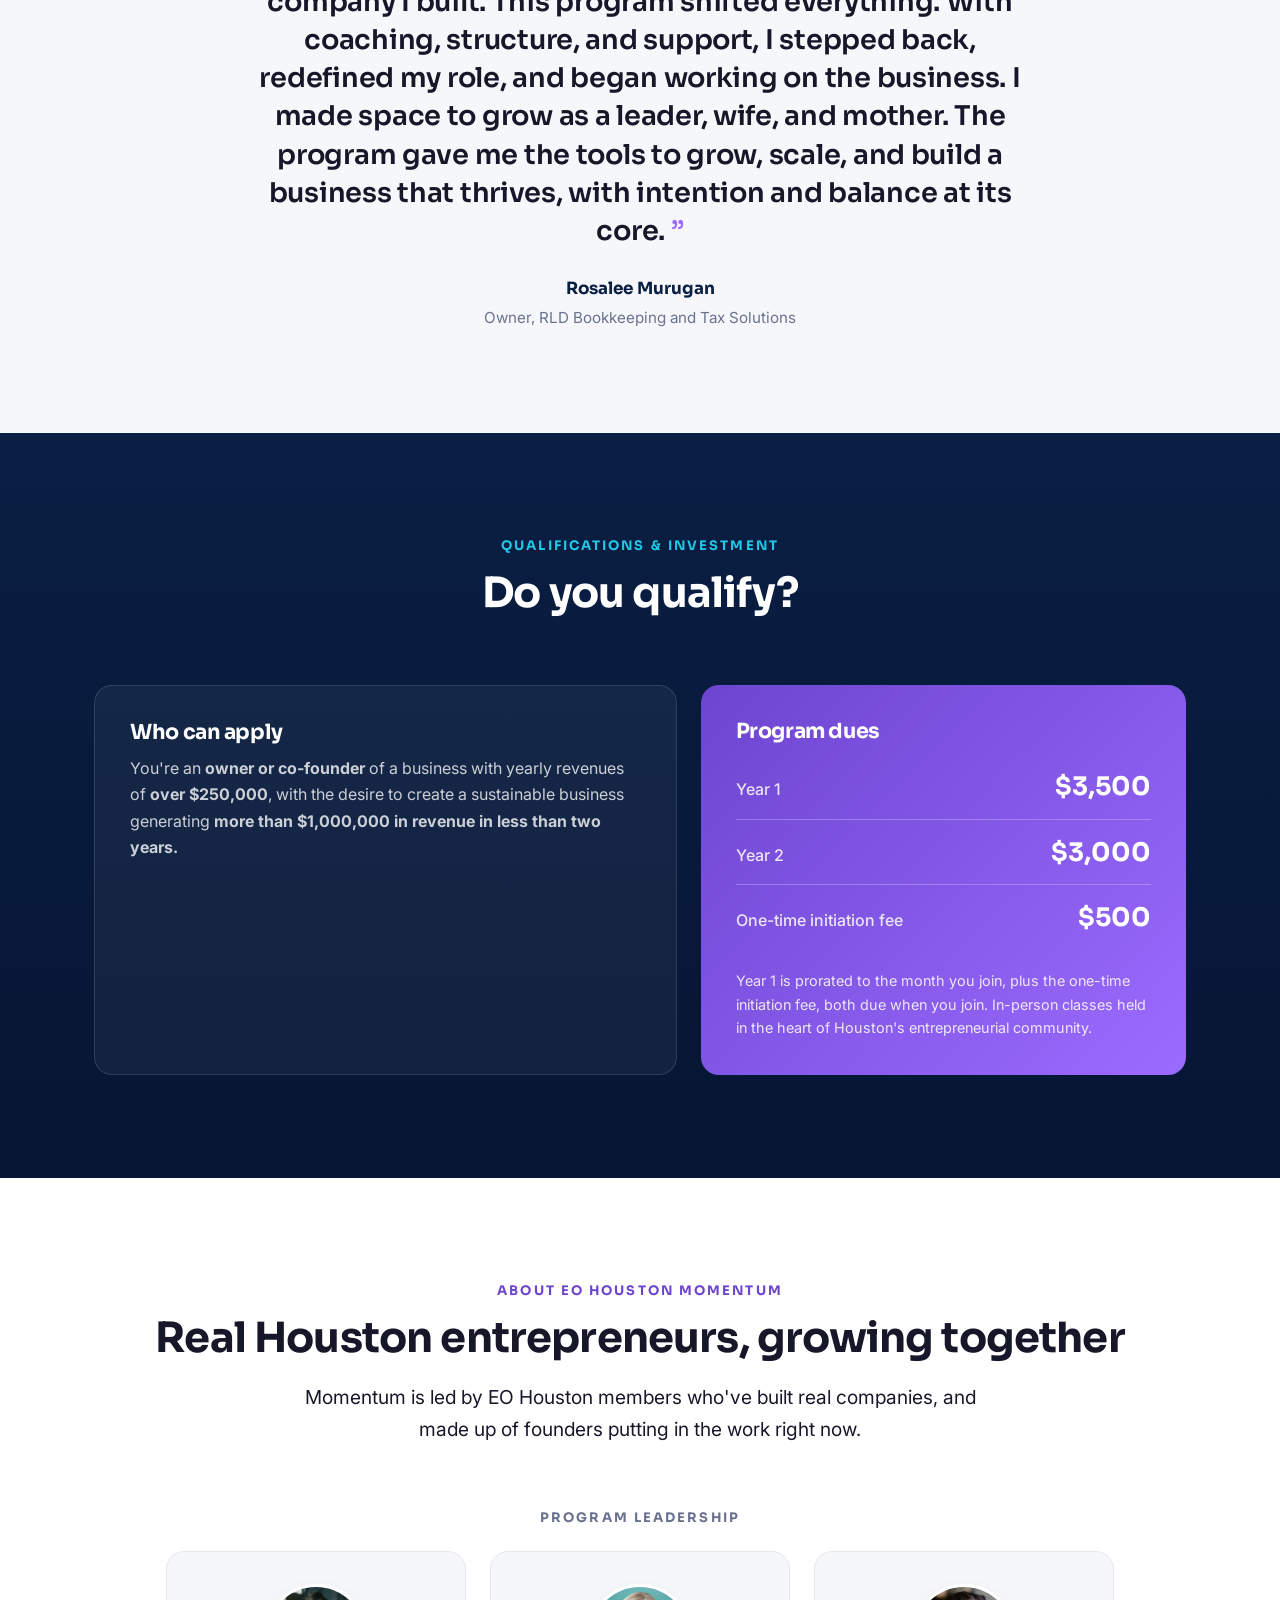
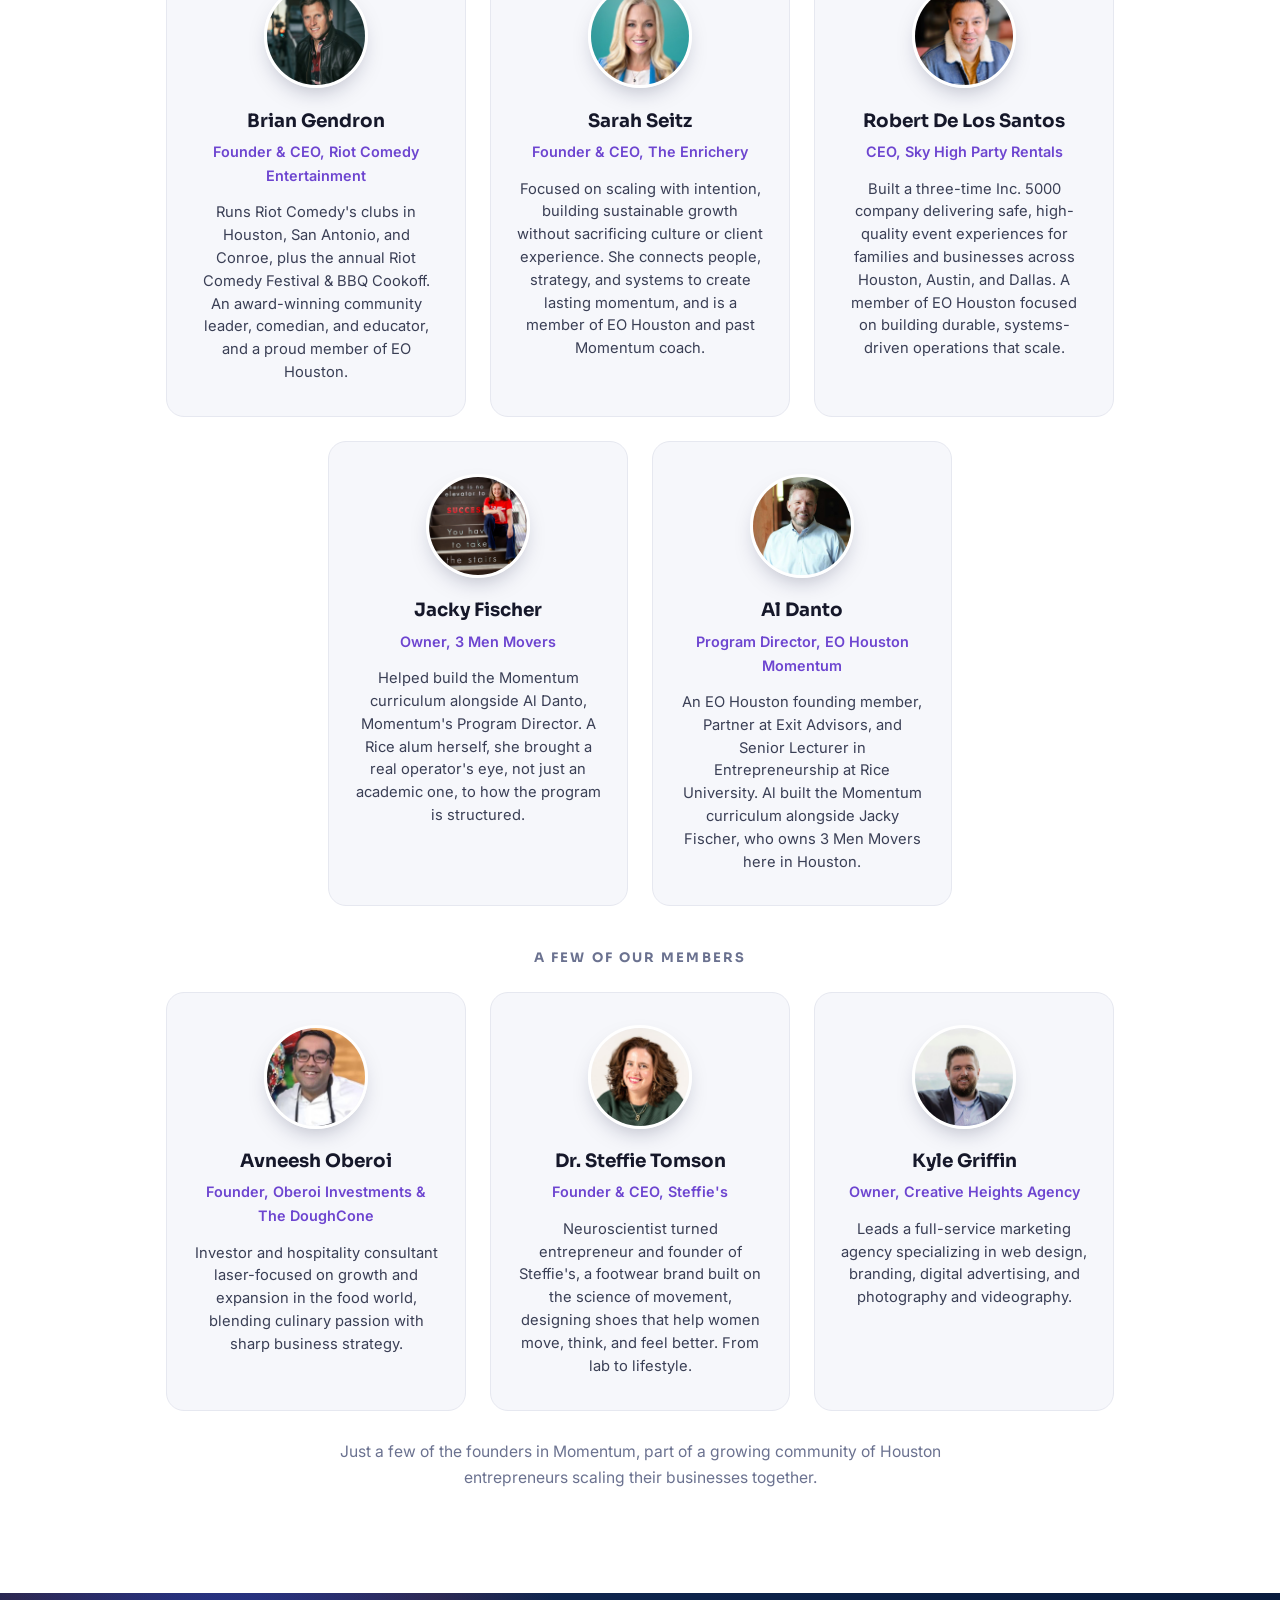
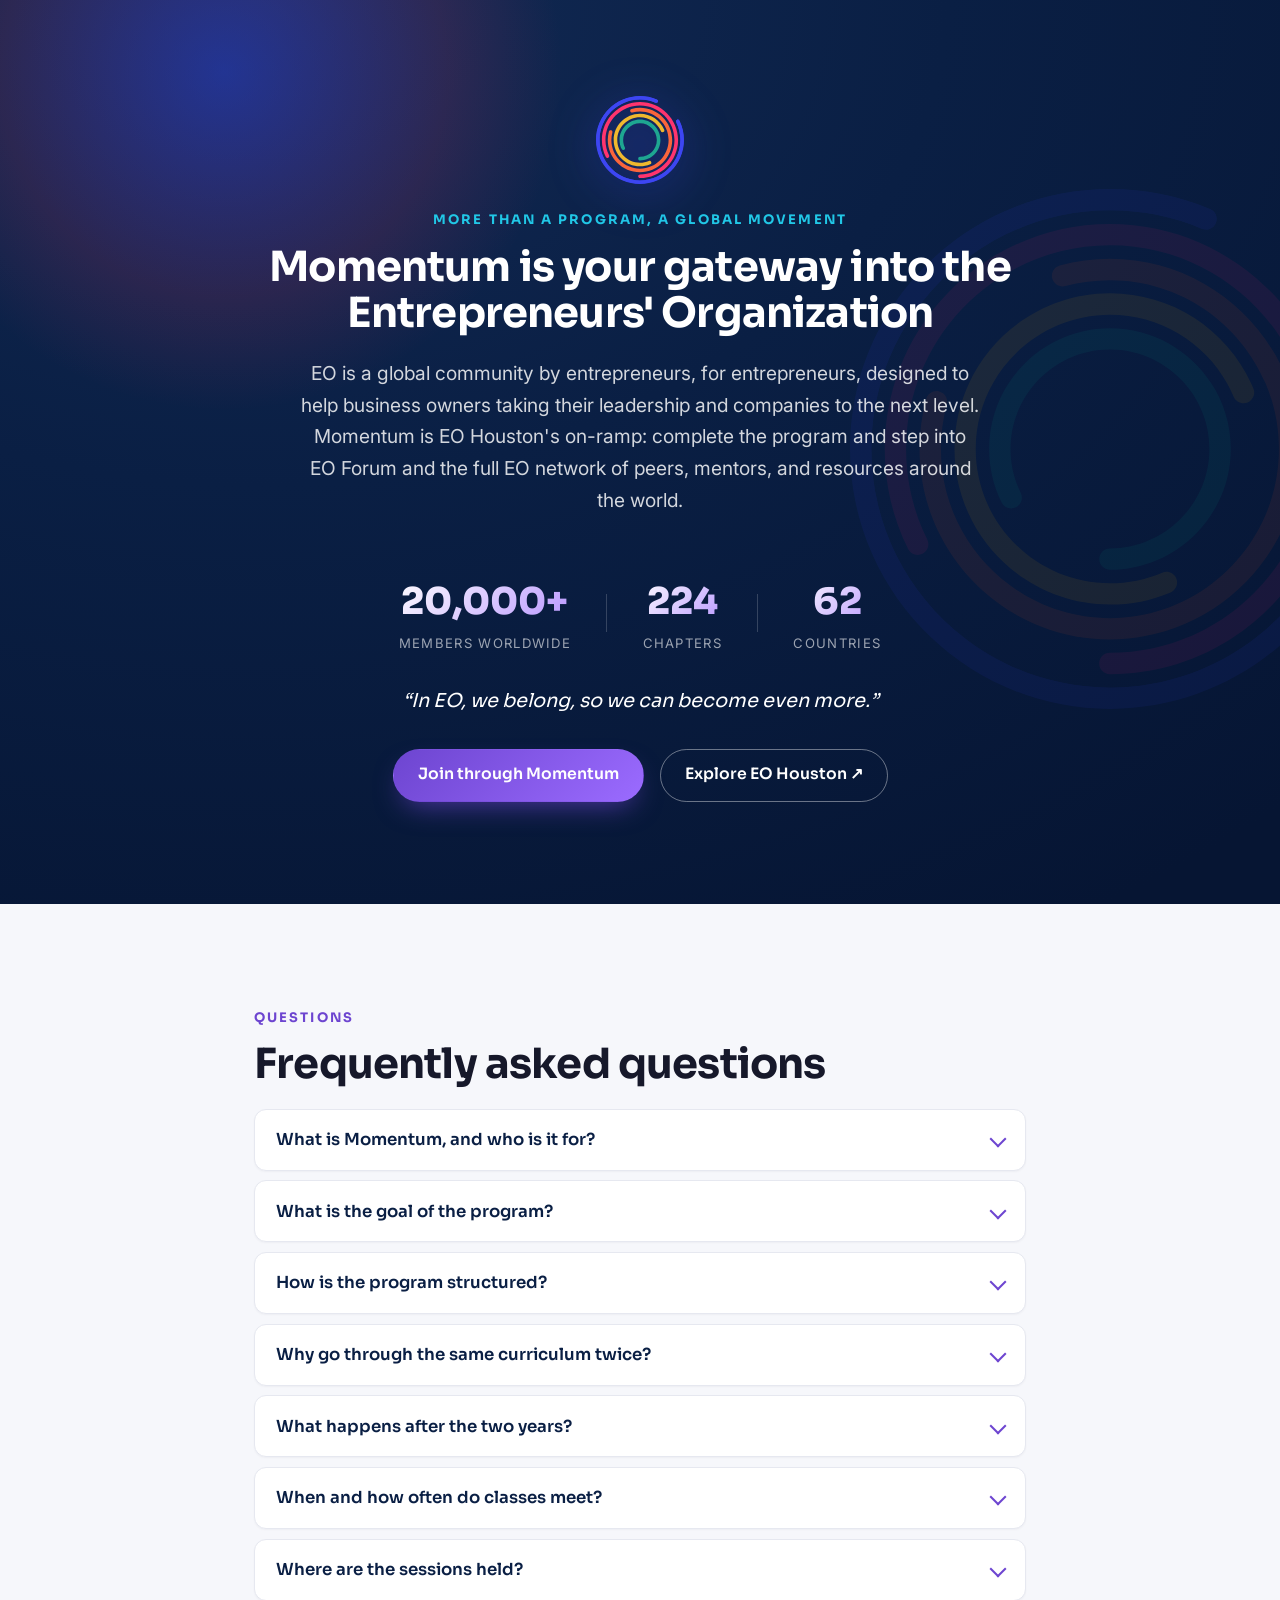
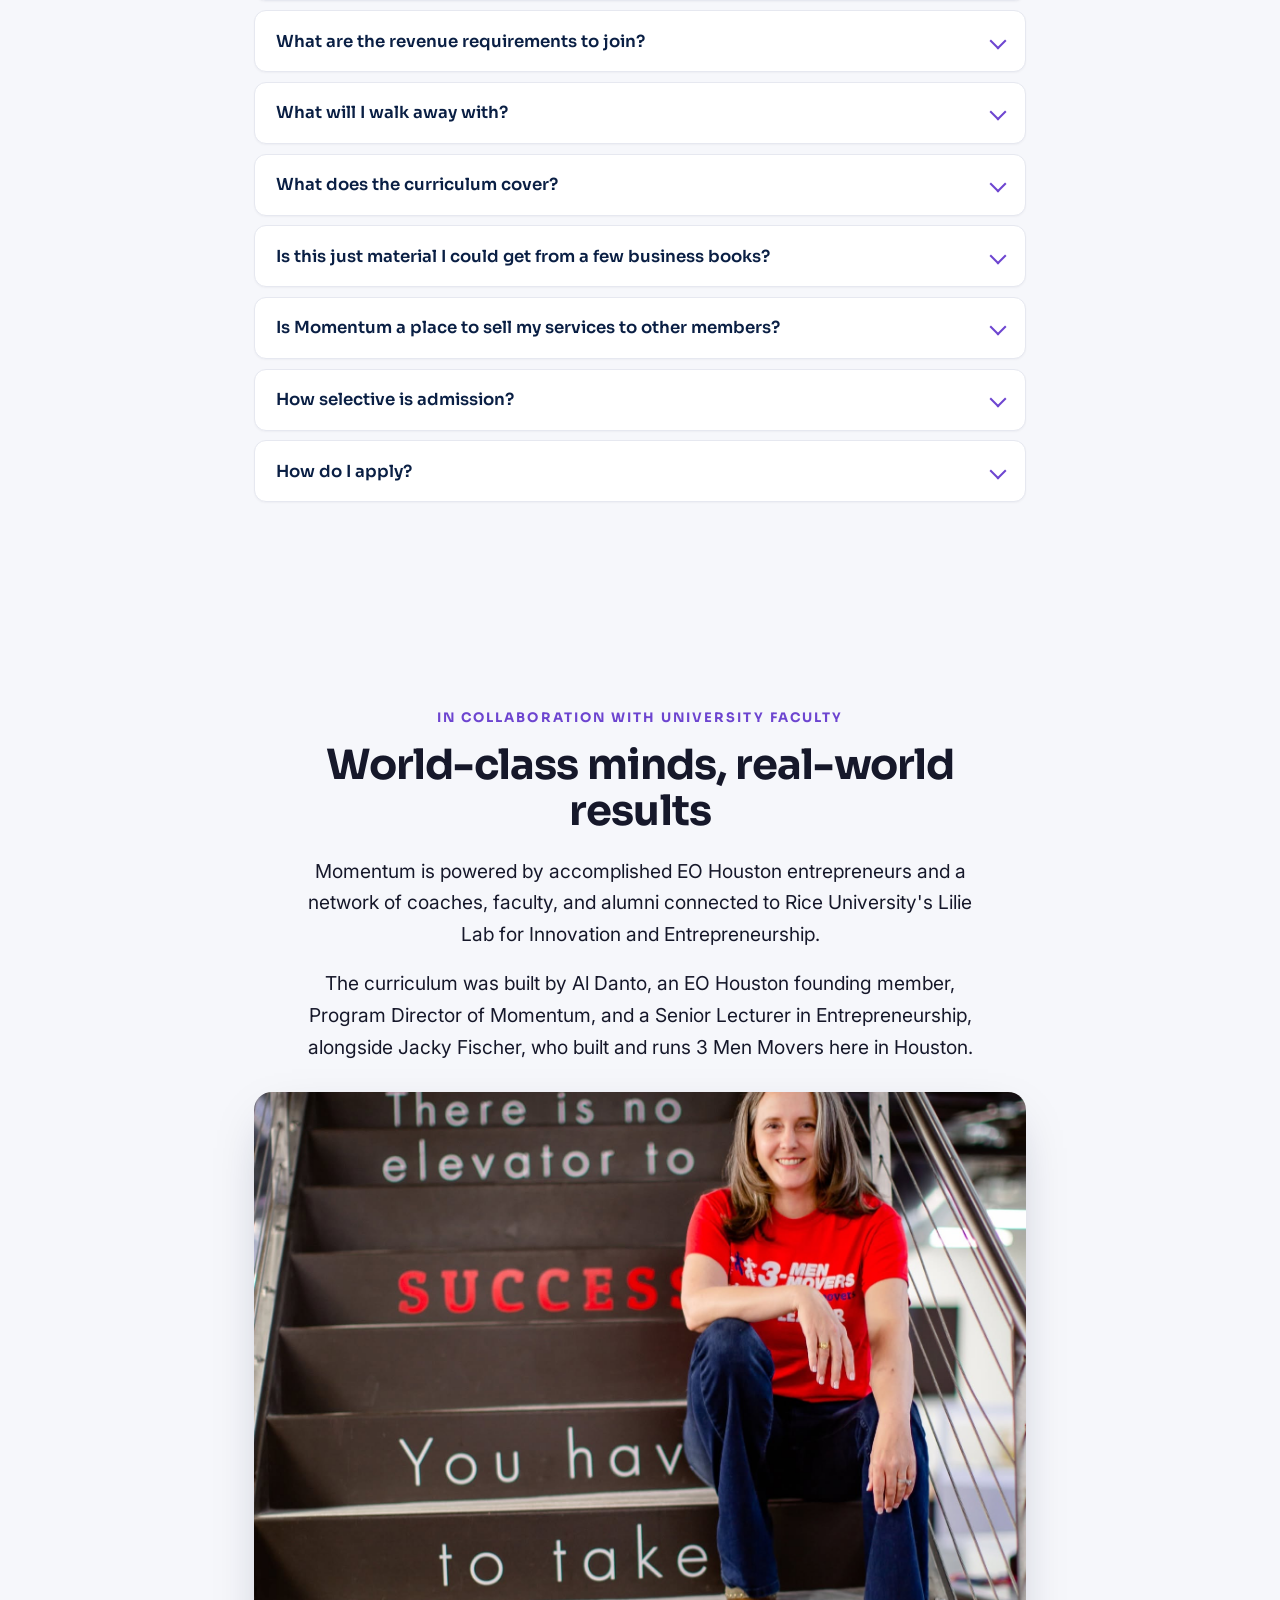
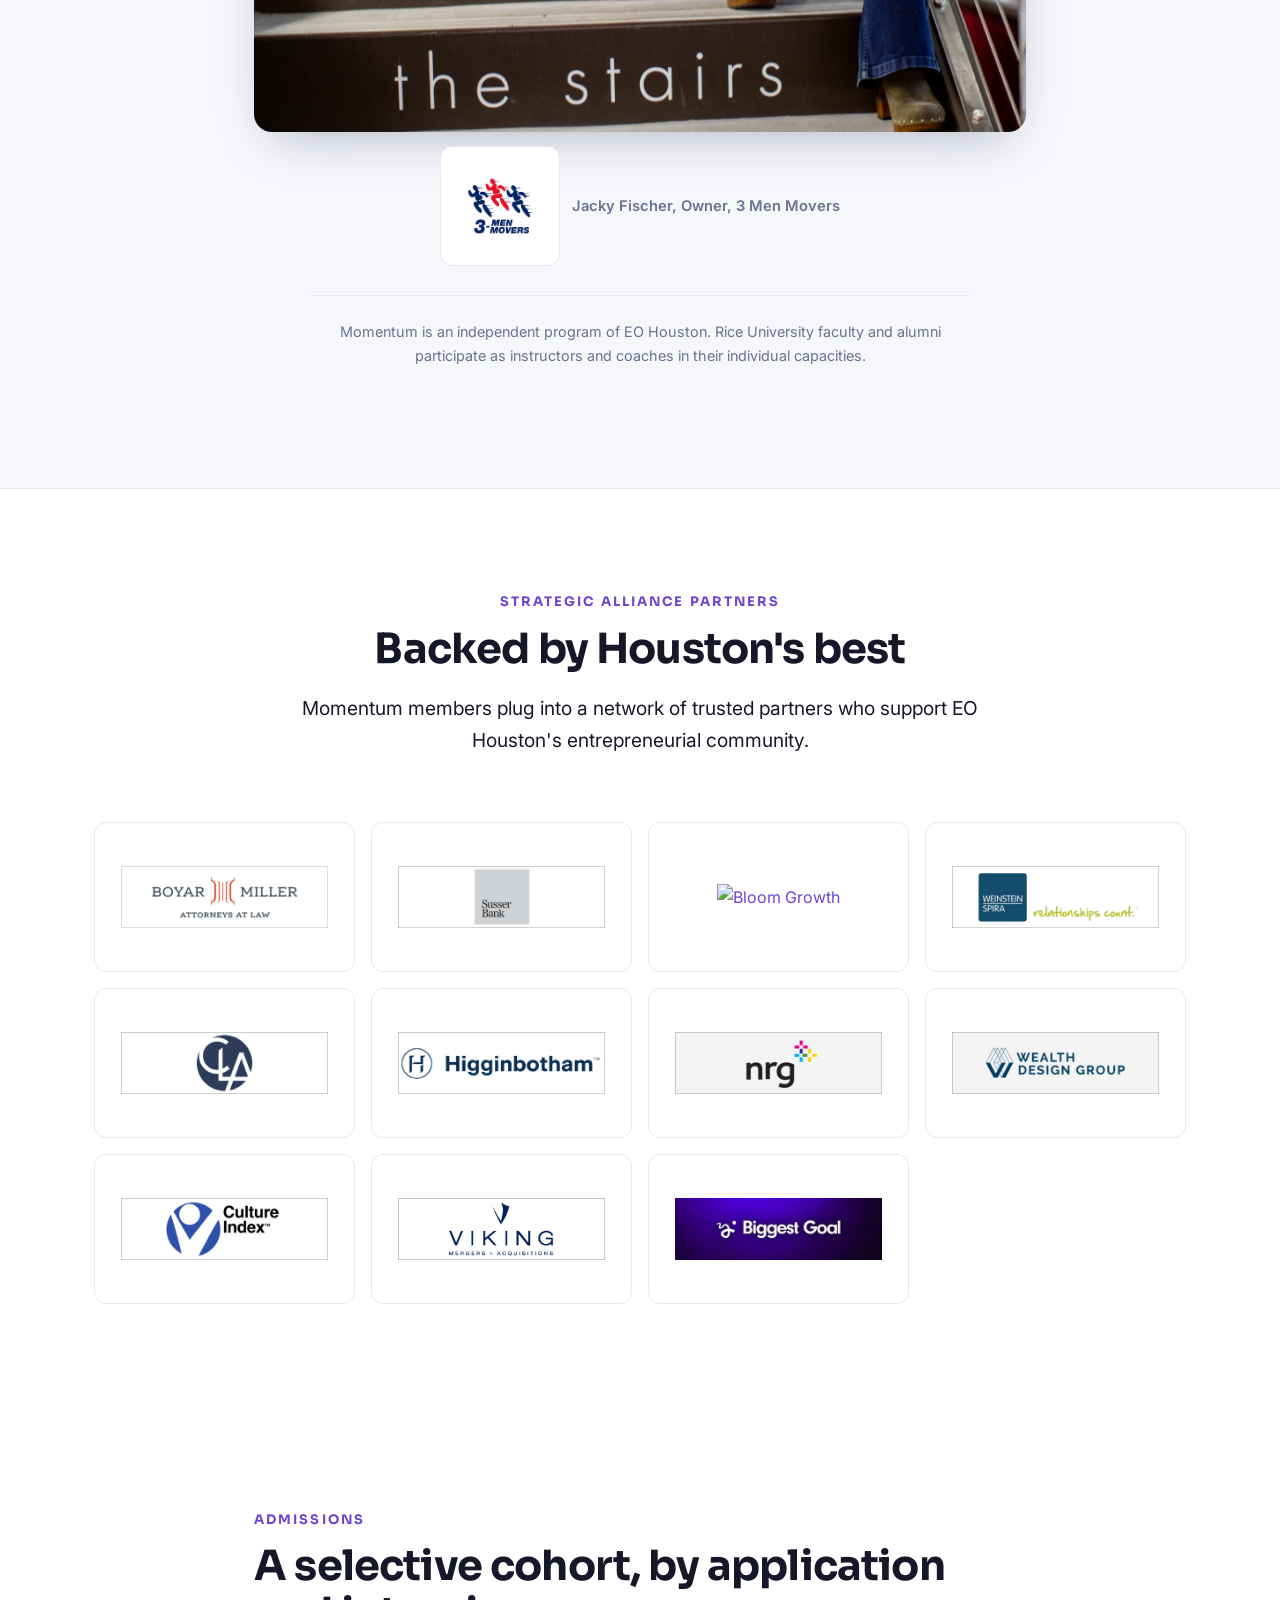
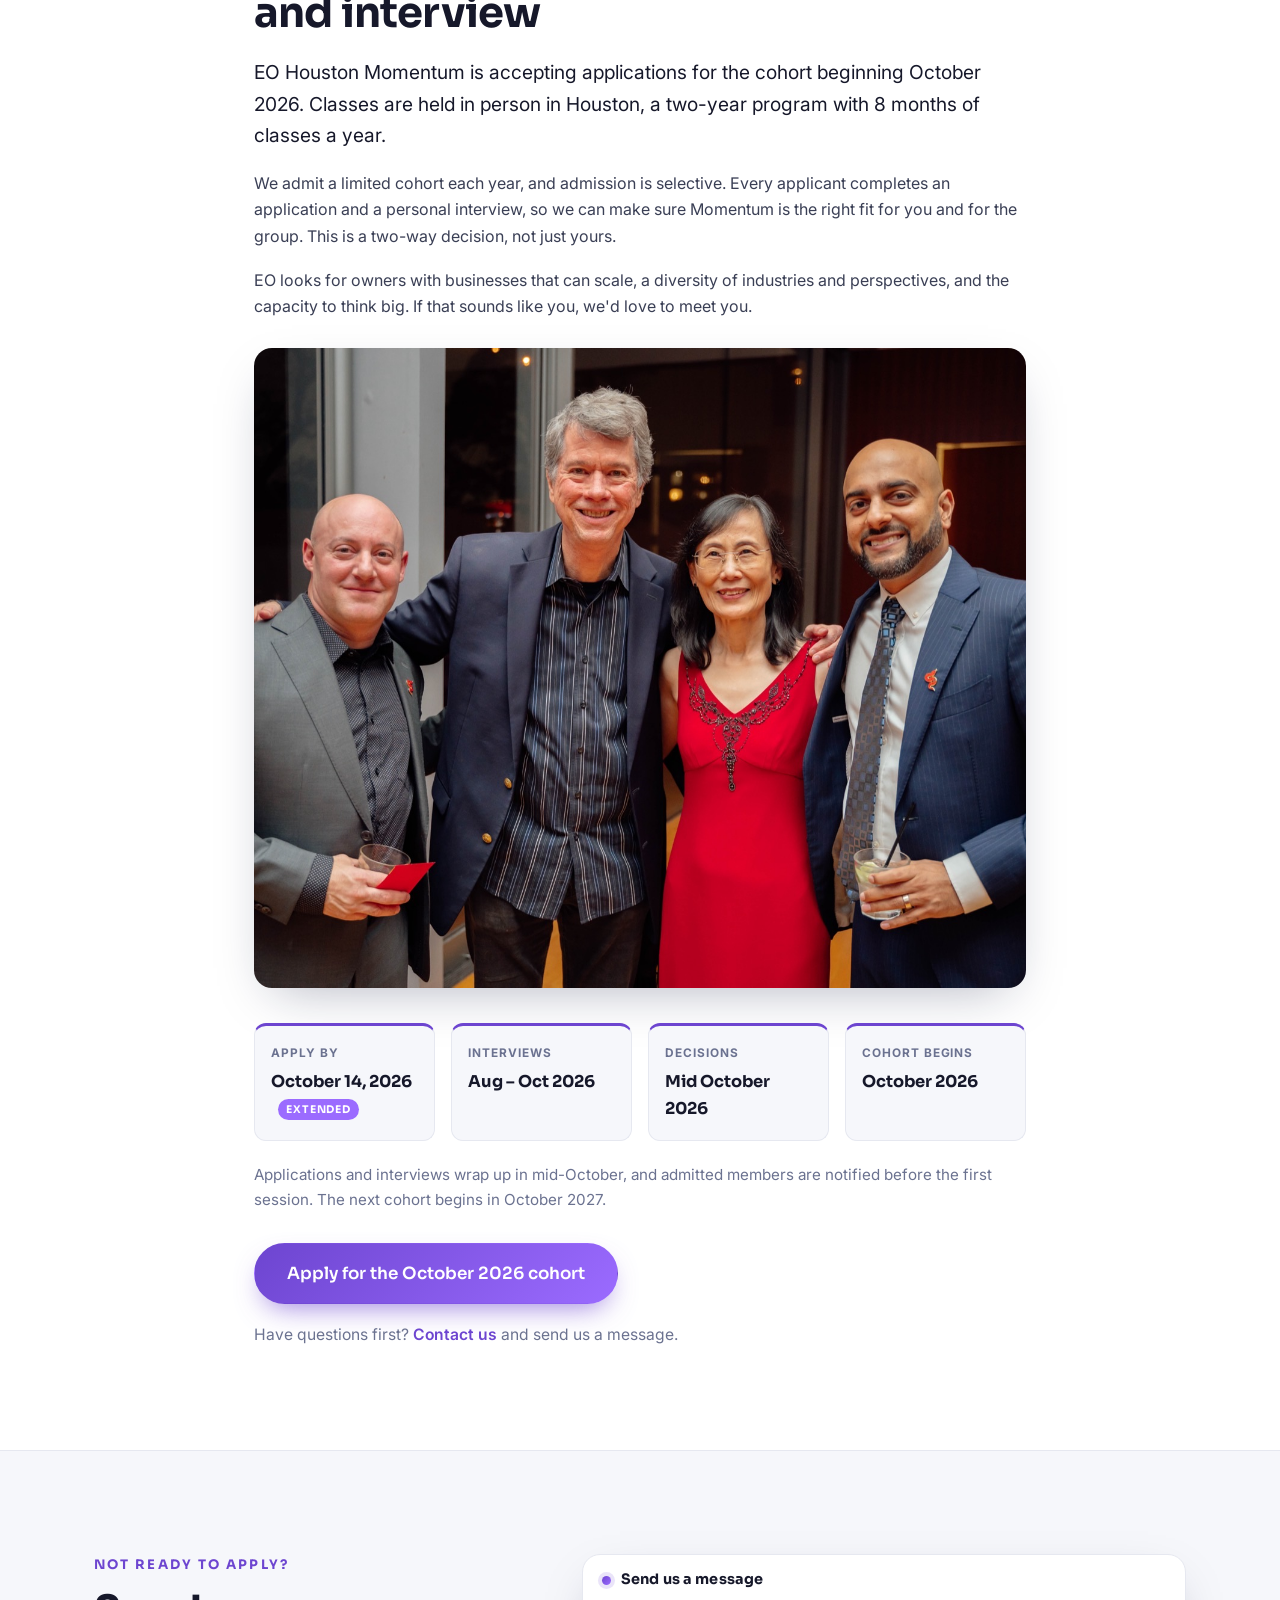
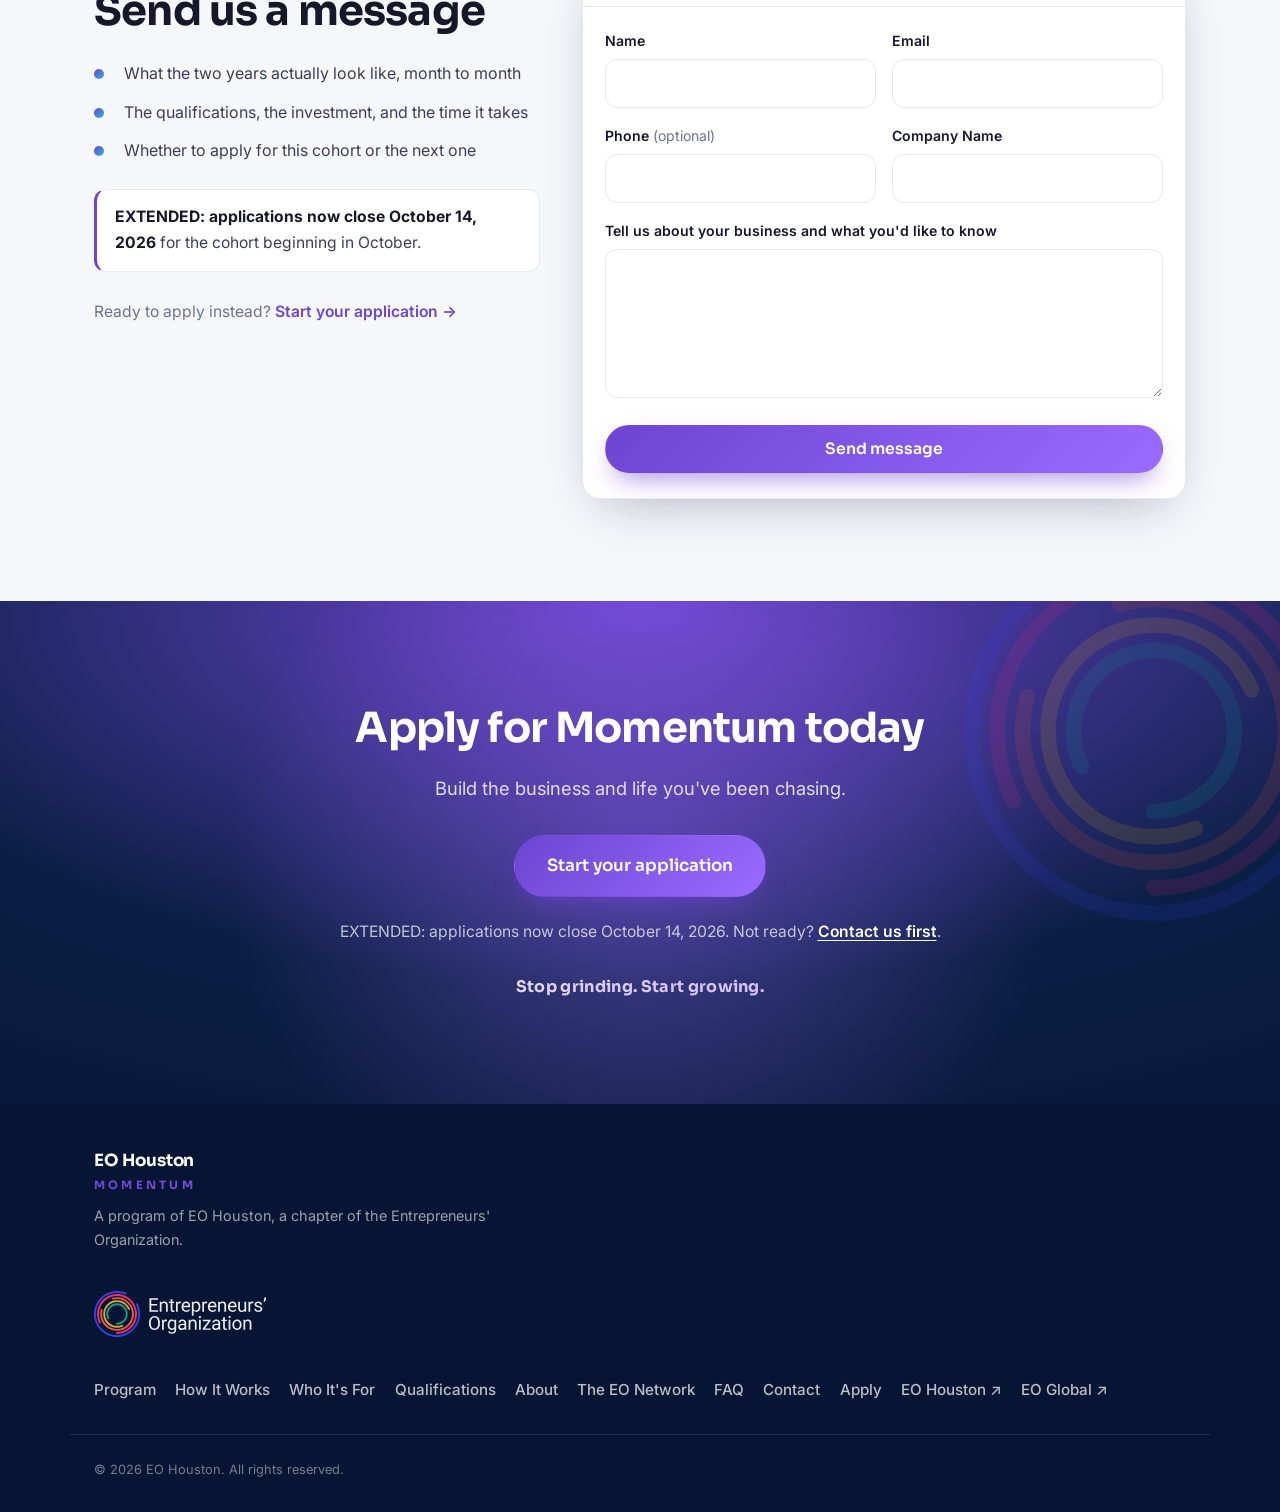
==== commit 8612d281: "Extend application deadline to October 14, 2026 (EXTENDED) Co-Authored-By: Claude Fable 5.1 <noreply" ====
--- a/index.html
+++ b/index.html
@@ -561,7 +561,7 @@
         <details class="faq-item">
           <summary>How do I apply?</summary>
           <div class="faq-a">
-            <p>Applications for the cohort beginning October 2026 are open now. Apply by September 30, 2026, interviews take place August through September, decisions go out in early October, and the cohort begins in October. Use the Apply button on this page to get started, or contact us if you want to talk it through first.</p>
+            <p>Applications for the cohort beginning October 2026 are open now. The deadline has been EXTENDED: apply by October 14, 2026. Interviews take place August through mid-October, decisions go out shortly after the deadline, and the cohort begins in October. Use the Apply button on this page to get started, or contact us if you want to talk it through first.</p>
           </div>
         </details>
       </div>
@@ -611,6 +611,7 @@
       <ul class="partner-grid">
         <li><a href="https://www.boyarmiller.com/" target="_blank" rel="noopener"><img src="assets/partners/boyarmiller.jpg" alt="BoyarMiller" loading="lazy" /></a></li>
         <li><a href="https://www.susserbank.com/" target="_blank" rel="noopener"><img src="assets/partners/susser.jpg" alt="Susser Bank" loading="lazy" /></a></li>
+        <li><a href="https://www.bloomgrowthcoach.com/coaches/isaiah-nolte/" target="_blank" rel="noopener"><img src="assets/partners/bloom.jpg" alt="Bloom Growth" loading="lazy" /></a></li>
         <li><a href="https://www.weinsteinspira.com/" target="_blank" rel="noopener"><img src="assets/partners/weinstein.jpg" alt="Weinstein Spira" loading="lazy" /></a></li>
         <li><a href="https://www.claconnect.com/en" target="_blank" rel="noopener"><img src="assets/partners/cla.jpg" alt="CLA (CliftonLarsonAllen)" loading="lazy" /></a></li>
         <li><a href="http://www.higginbotham.com/" target="_blank" rel="noopener"><img src="assets/partners/higginbotham.jpg" alt="Higginbotham" loading="lazy" /></a></li>
@@ -645,15 +646,15 @@
       <img class="inline-photo" src="assets/photos/gala-four.jpg" alt="EO Houston members celebrating together" loading="lazy" width="1600" height="1064" />
 
       <ul class="admit-dates">
-        <li><span class="d-label">Apply by</span><span class="d-val">September 30, 2026</span></li>
-        <li><span class="d-label">Interviews</span><span class="d-val">Aug &ndash; Sept 2026</span></li>
-        <li><span class="d-label">Decisions</span><span class="d-val">Early October 2026</span></li>
+        <li><span class="d-label">Apply by</span><span class="d-val">October 14, 2026 <span class="d-ext">EXTENDED</span></span></li>
+        <li><span class="d-label">Interviews</span><span class="d-val">Aug &ndash; Oct 2026</span></li>
+        <li><span class="d-label">Decisions</span><span class="d-val">Mid October 2026</span></li>
         <li><span class="d-label">Cohort begins</span><span class="d-val">October 2026</span></li>
       </ul>
 
       <p class="admit-note">
-        Applications and interviews take place before October, and admitted members are notified
-        before the October start. The next cohort begins in October 2027.
+        Applications and interviews wrap up in mid-October, and admitted members are notified
+        before the first session. The next cohort begins in October 2027.
       </p>
 
       <a class="btn btn-primary btn-lg" href="https://docs.google.com/forms/d/e/1FAIpQLSeicrKfptvb-ctvSiq_5z97gZiCk55enUbDkQiiE6VKNJATjg/viewform" target="_blank" rel="noopener" data-ga-apply="admissions_section">Apply for the October 2026 cohort</a>
@@ -682,7 +683,7 @@
           <li>Whether to apply for this cohort or the next one</li>
         </ul>
         <p class="talk-deadline">
-          <strong>Applications close September 30, 2026</strong> for the cohort beginning in October.
+          <strong>EXTENDED: applications now close October 14, 2026</strong> for the cohort beginning in October.
         </p>
         <p class="talk-apply">
           Ready to apply instead?
@@ -740,7 +741,7 @@
       <h2 class="cta-title">Apply for Momentum today</h2>
       <p class="cta-sub">Build the business and life you've been chasing.</p>
       <a class="btn btn-primary btn-lg" href="https://docs.google.com/forms/d/e/1FAIpQLSeicrKfptvb-ctvSiq_5z97gZiCk55enUbDkQiiE6VKNJATjg/viewform" target="_blank" rel="noopener" data-ga-apply="final_cta">Start your application</a>
-      <p class="cta-alt">Applications close September 30, 2026. Not ready? <a href="#contact">Contact us first</a>.</p>
+      <p class="cta-alt">EXTENDED: applications now close October 14, 2026. Not ready? <a href="#contact">Contact us first</a>.</p>
       <p class="cta-tag">Stop grinding. Start growing.</p>
     </div>
   </section>
--- a/styles.css
+++ b/styles.css
@@ -425,6 +425,7 @@
 }
 .d-label { font-size: 0.74rem; text-transform: uppercase; letter-spacing: 0.08em; color: var(--muted); font-weight: 700; }
 .d-val { font-family: 'Sora', sans-serif; font-weight: 700; color: var(--ink); font-size: 1.02rem; }
+.d-ext { display: inline-block; margin-left: 0.45rem; padding: 0.12rem 0.5rem; border-radius: 999px; background: var(--violet); color: #fff; font-size: 0.66rem; letter-spacing: 0.08em; text-transform: uppercase; vertical-align: middle; }
 .admit-note { color: var(--muted); font-size: 0.95rem; margin: 0 0 1.9rem; }
 .admit-webinar {
   margin: 1.6rem 0 0; padding: 1rem 1.2rem;
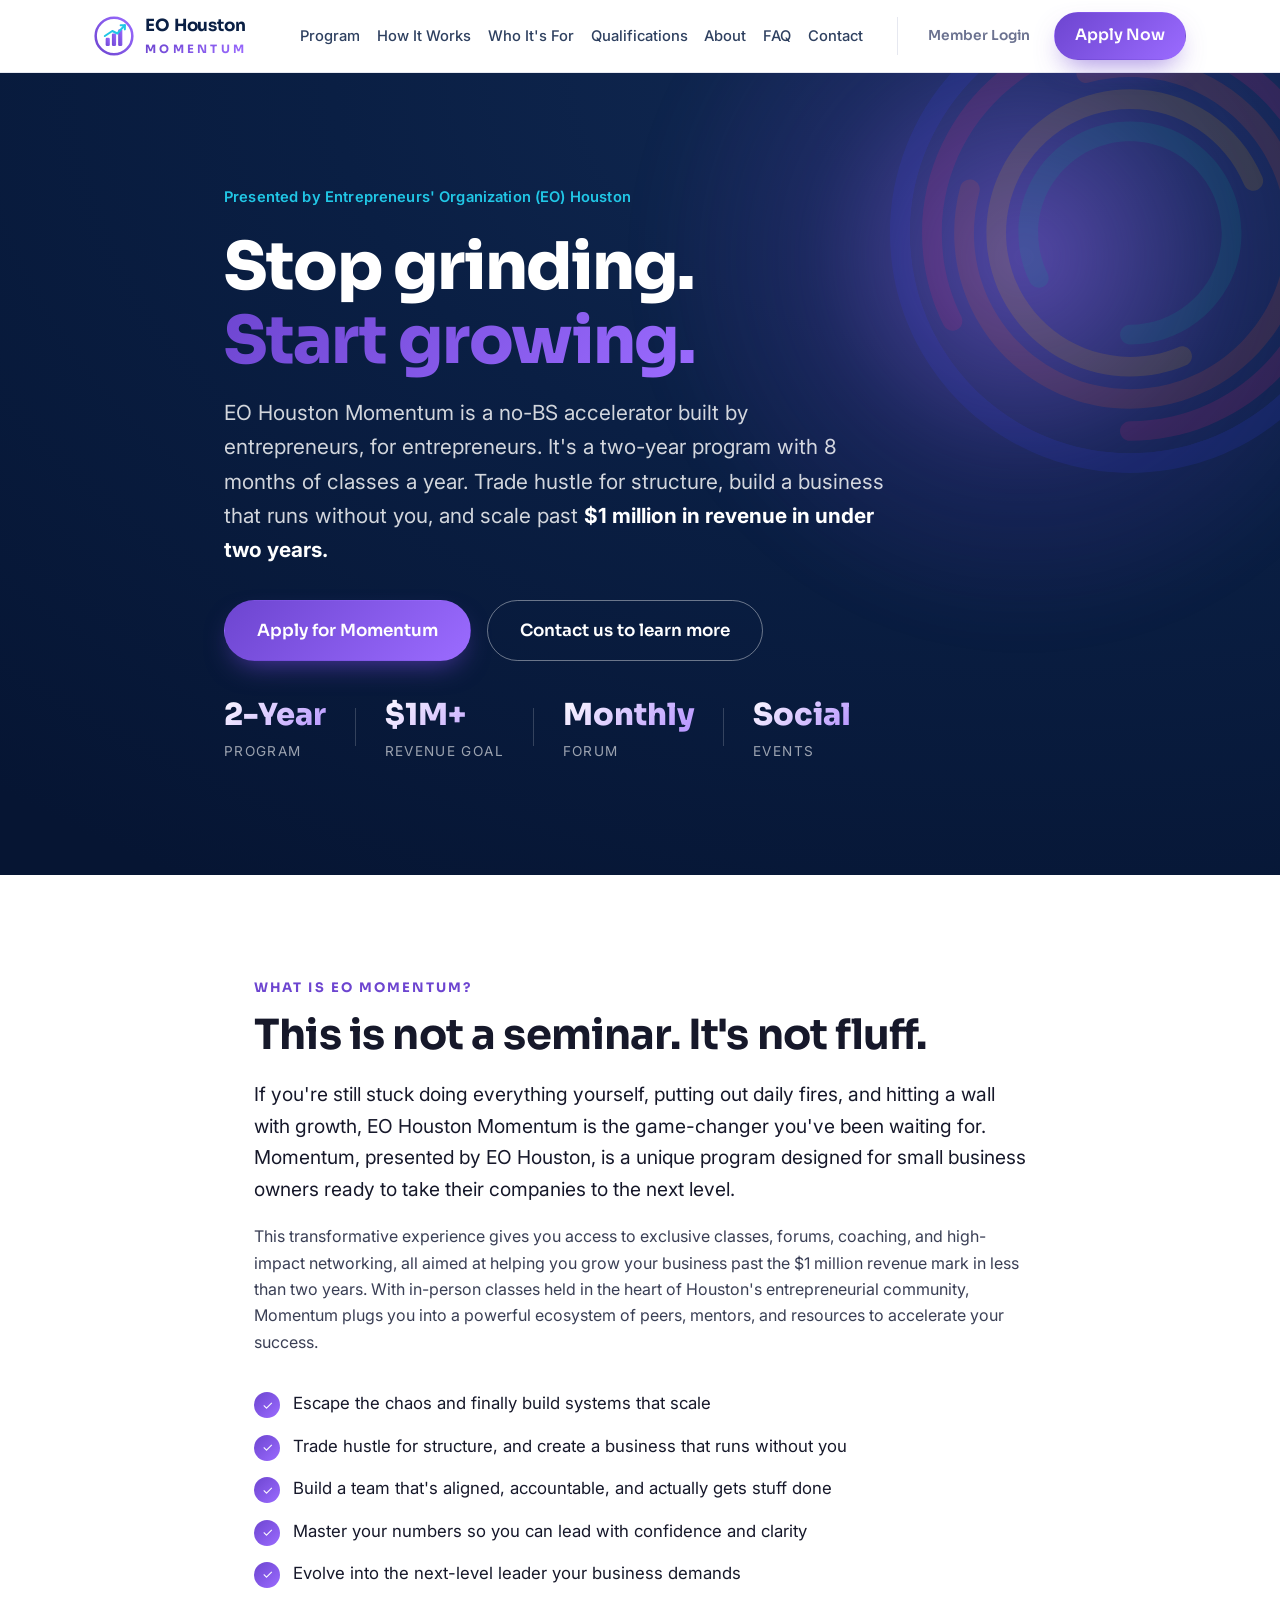
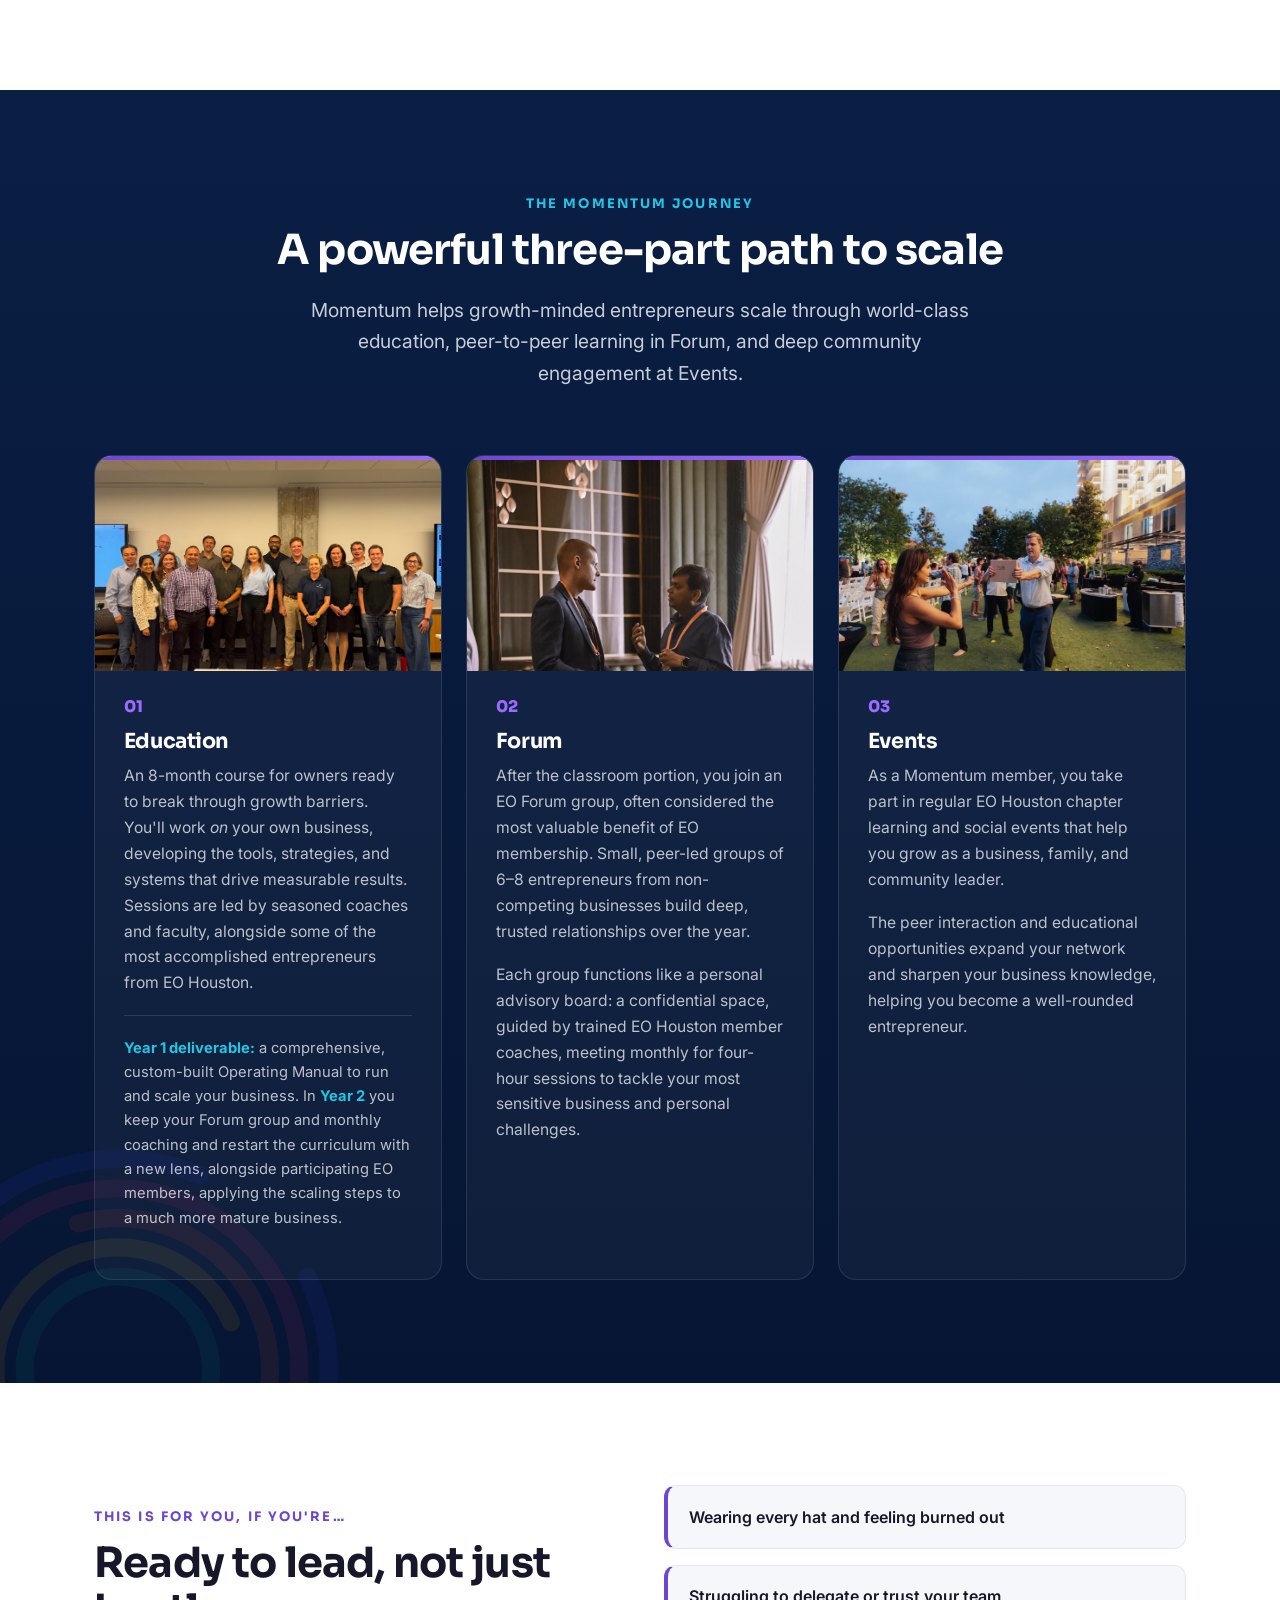
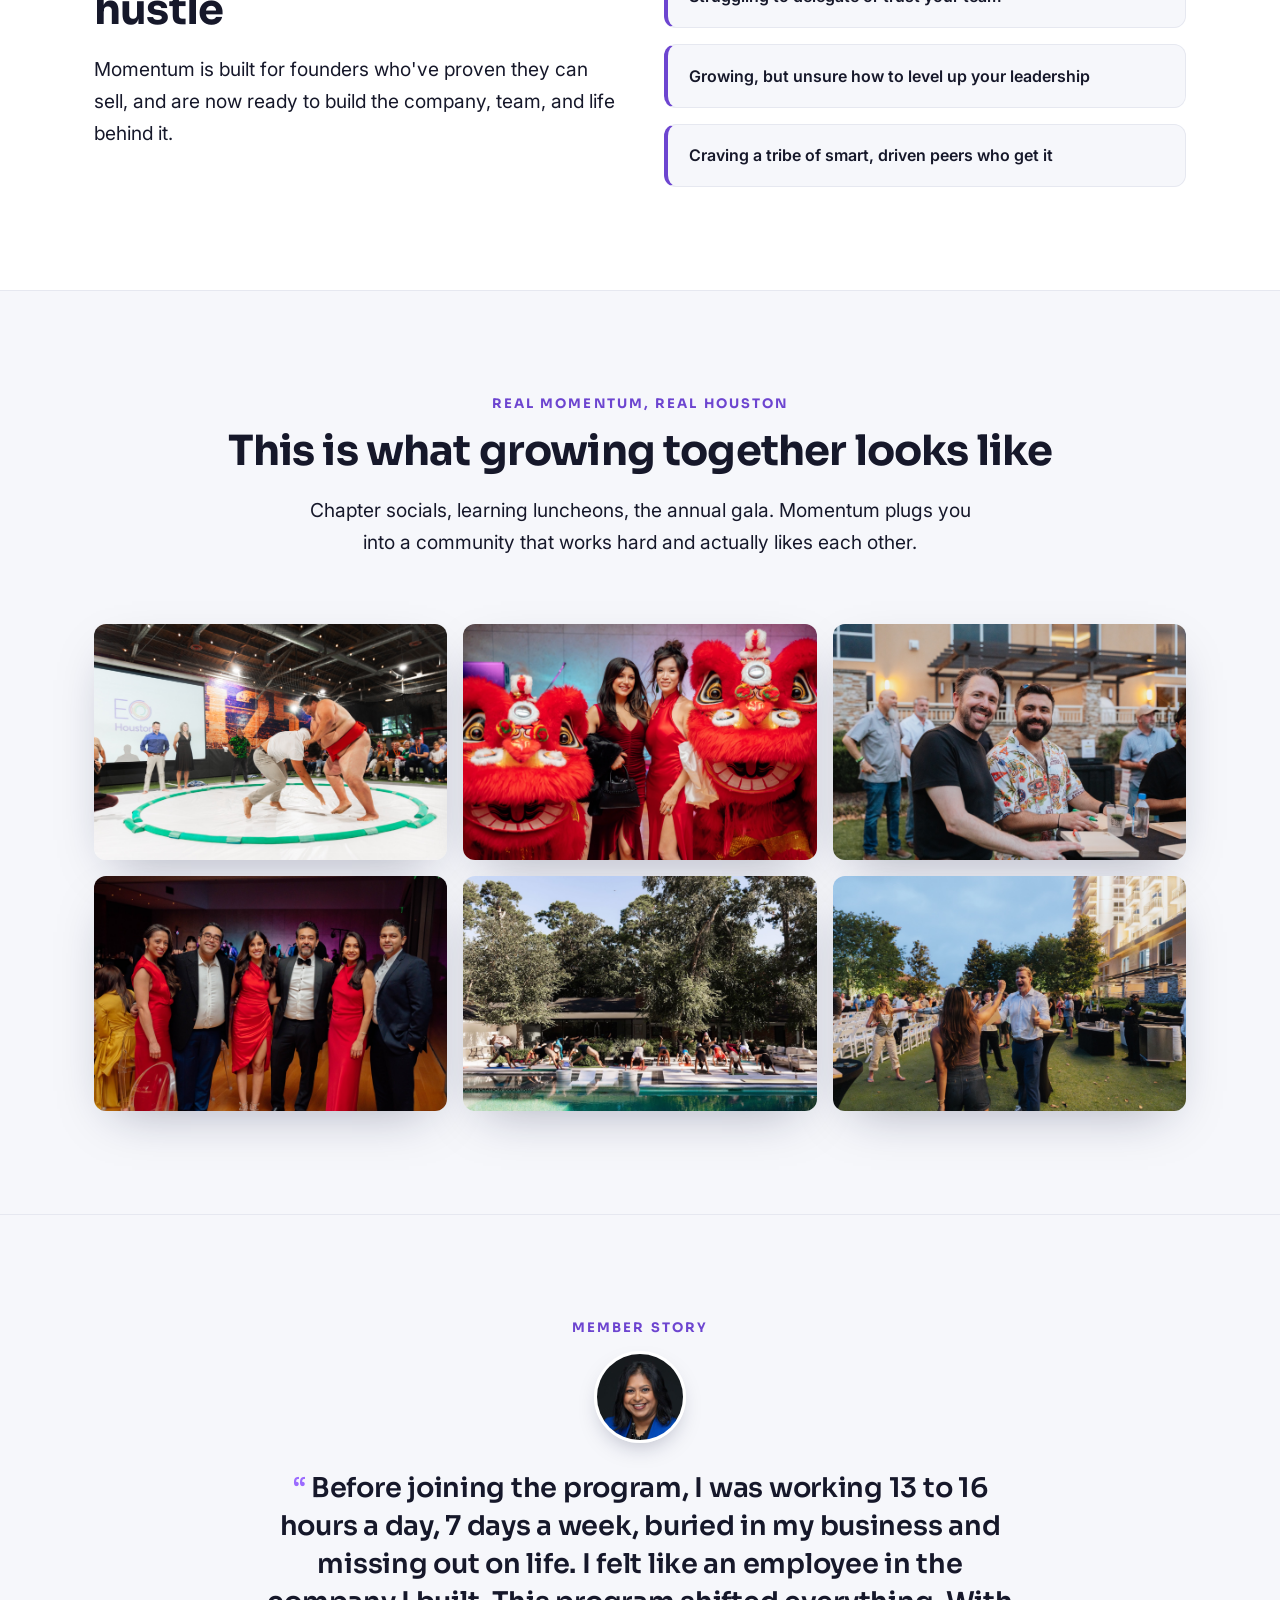
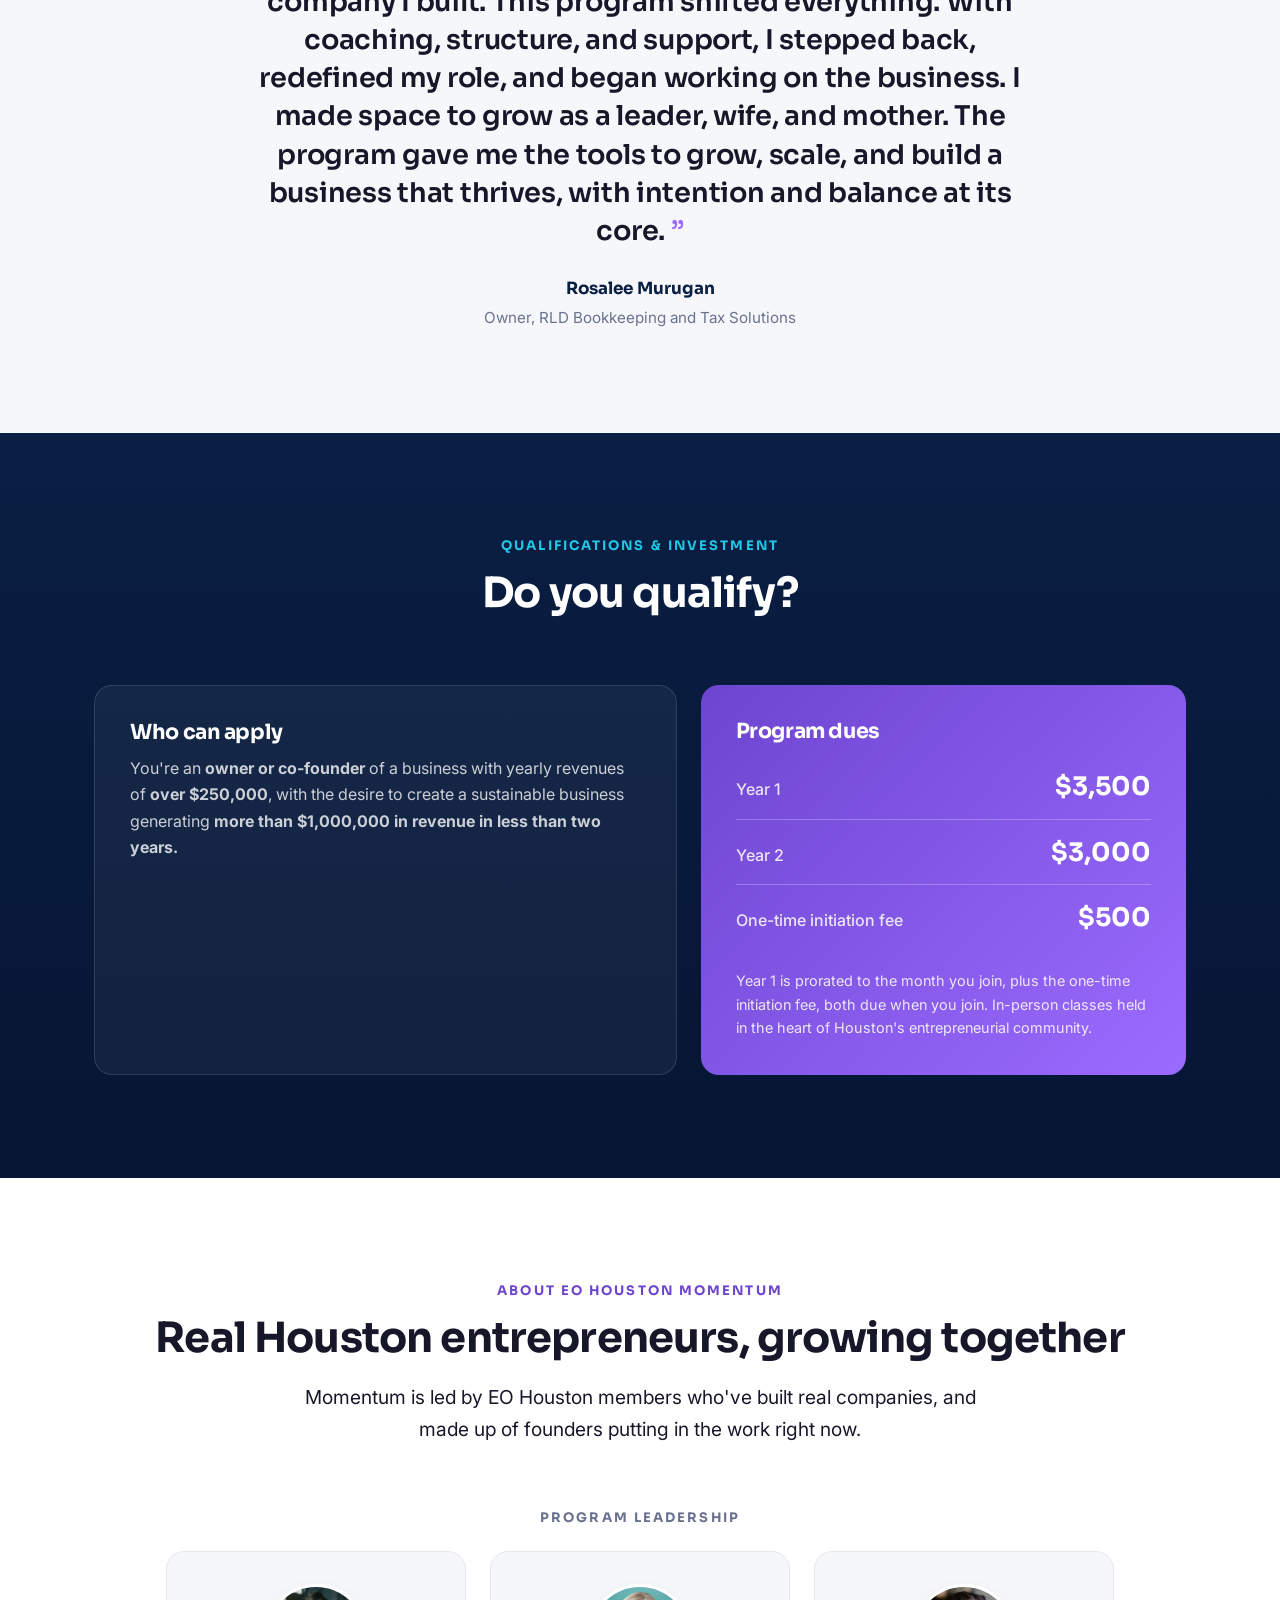
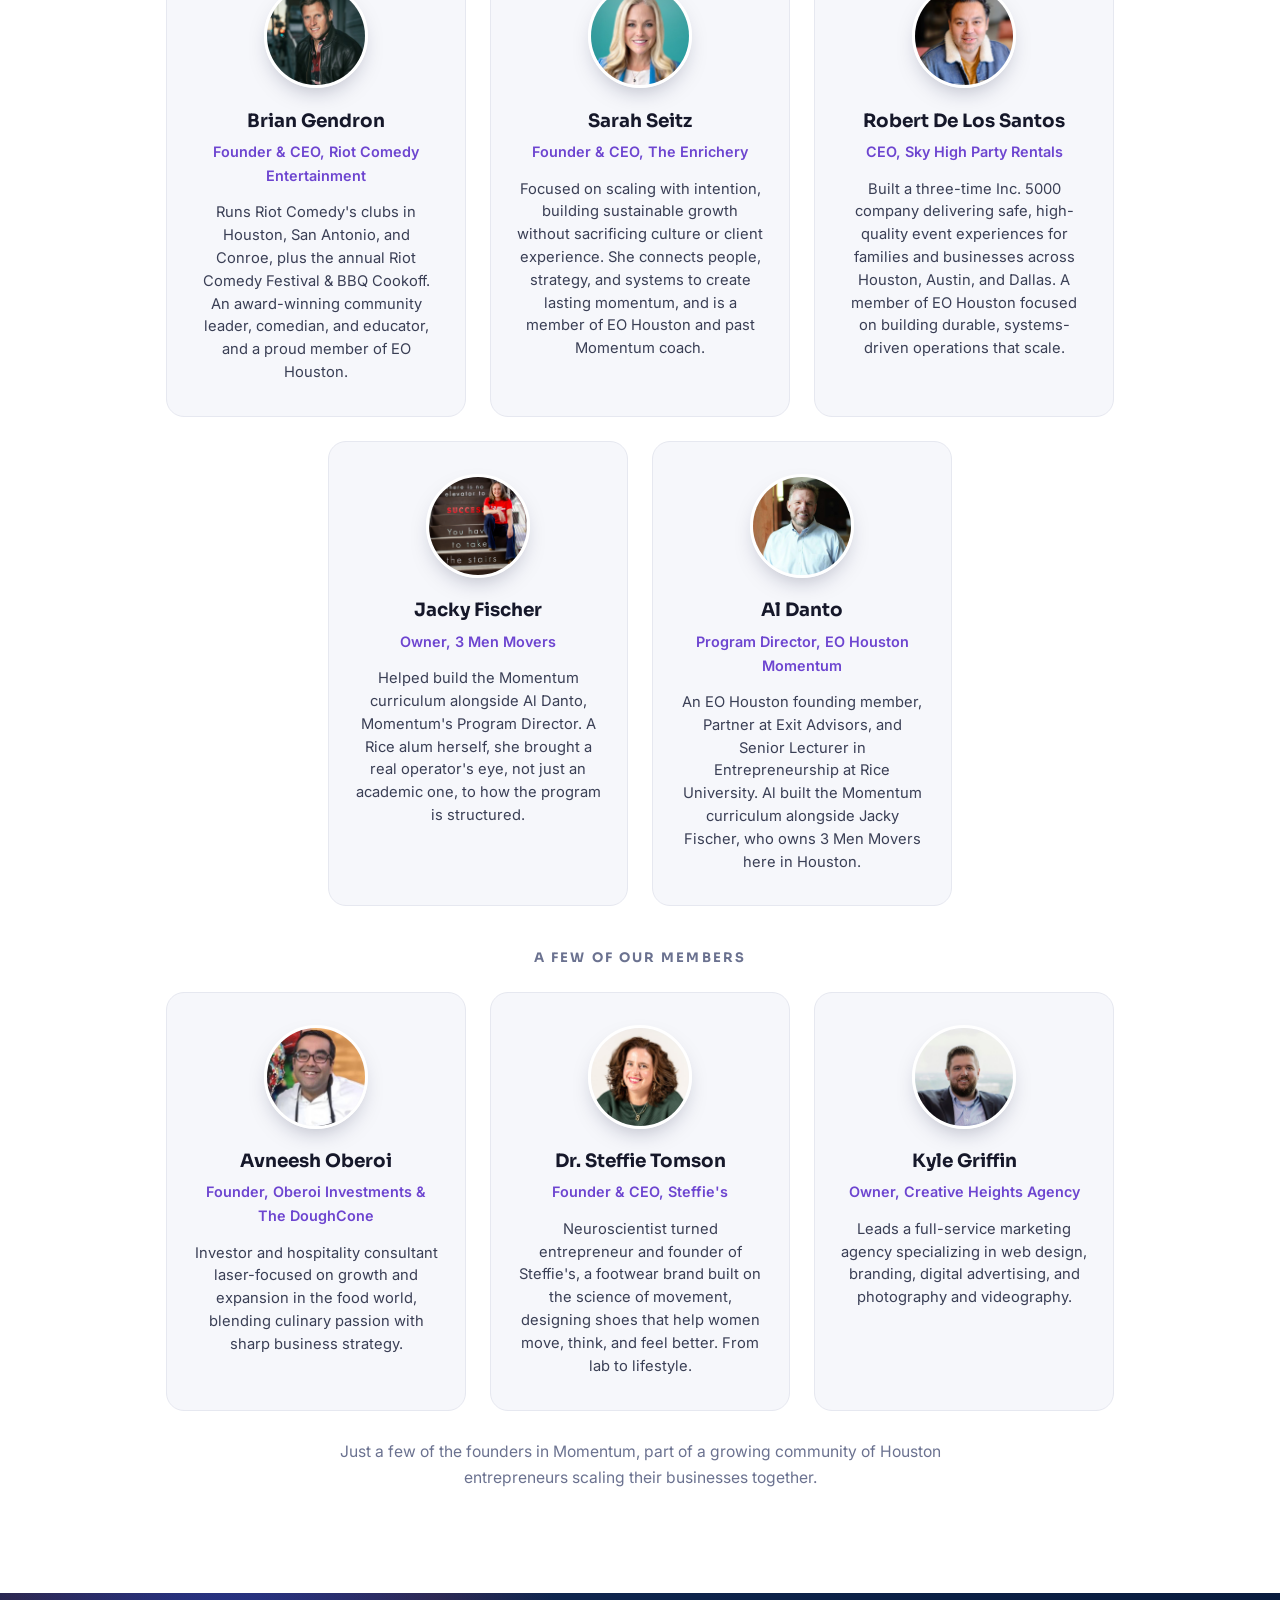
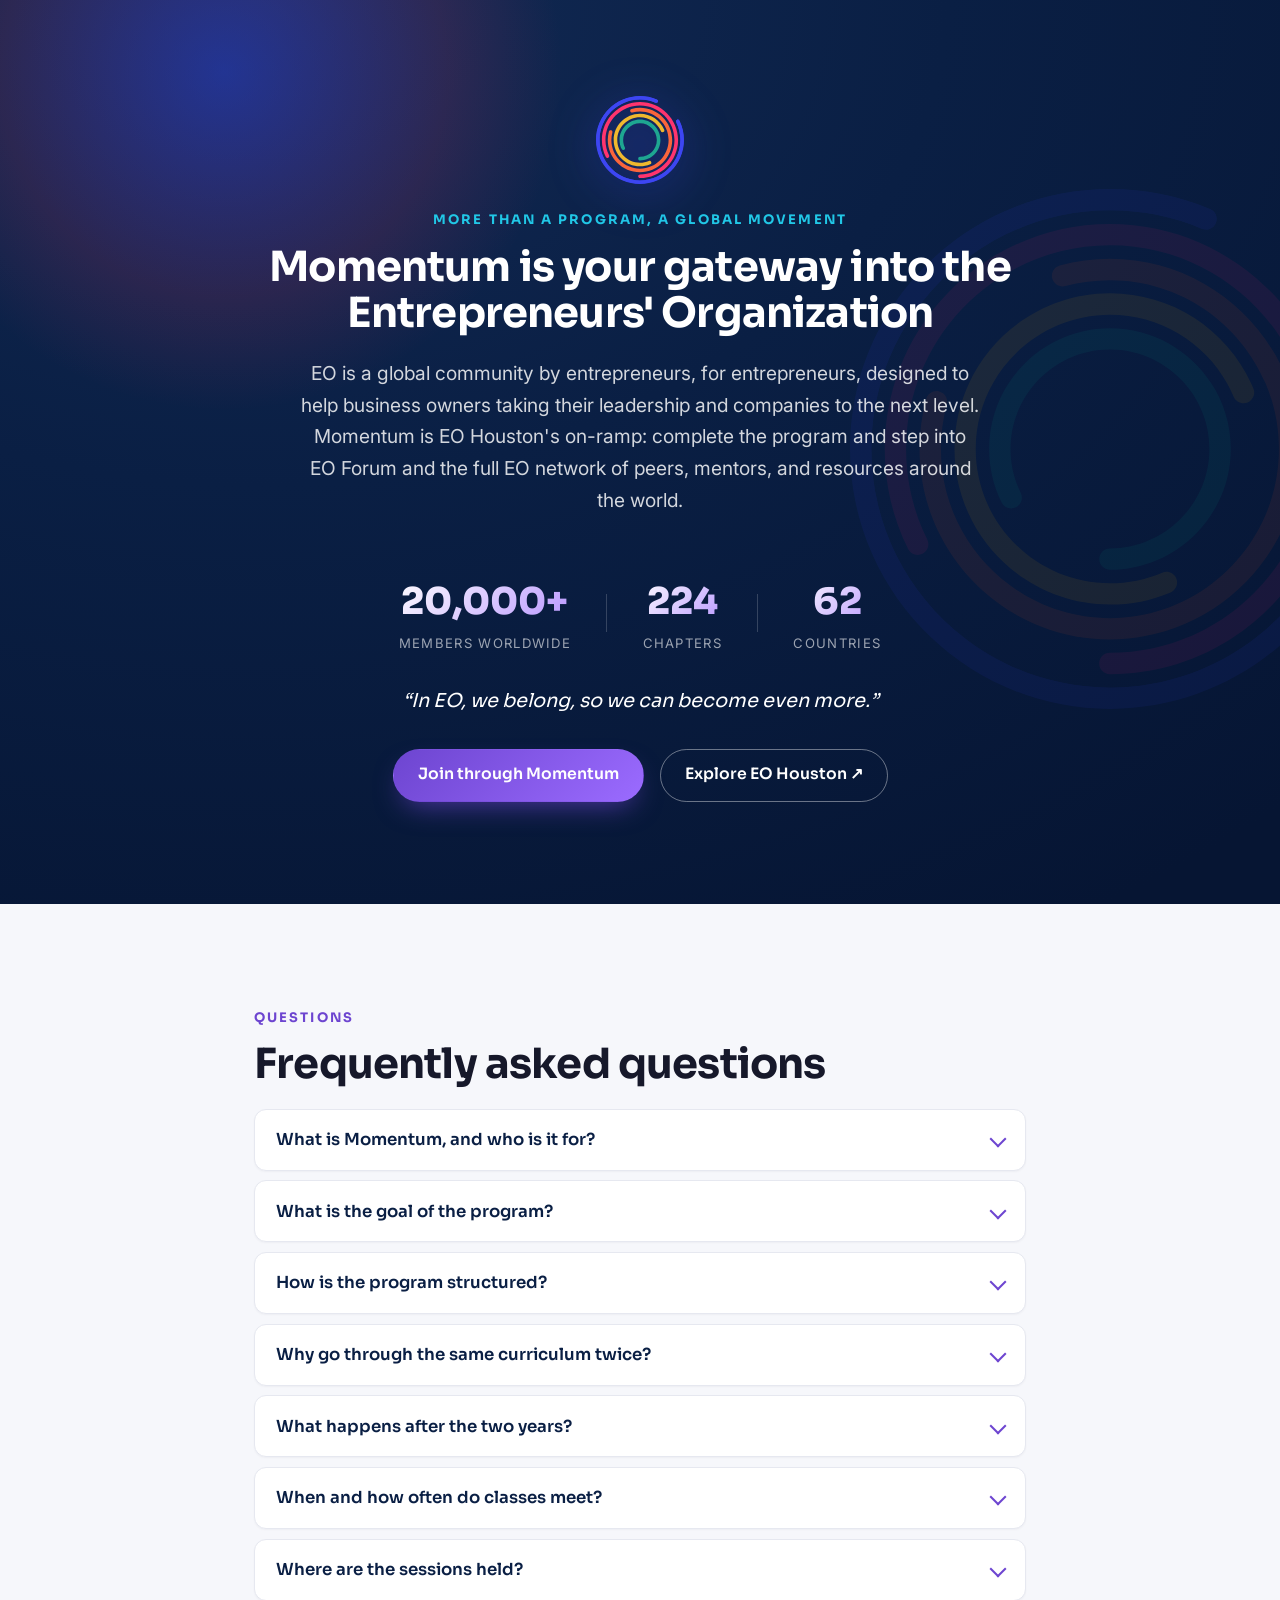
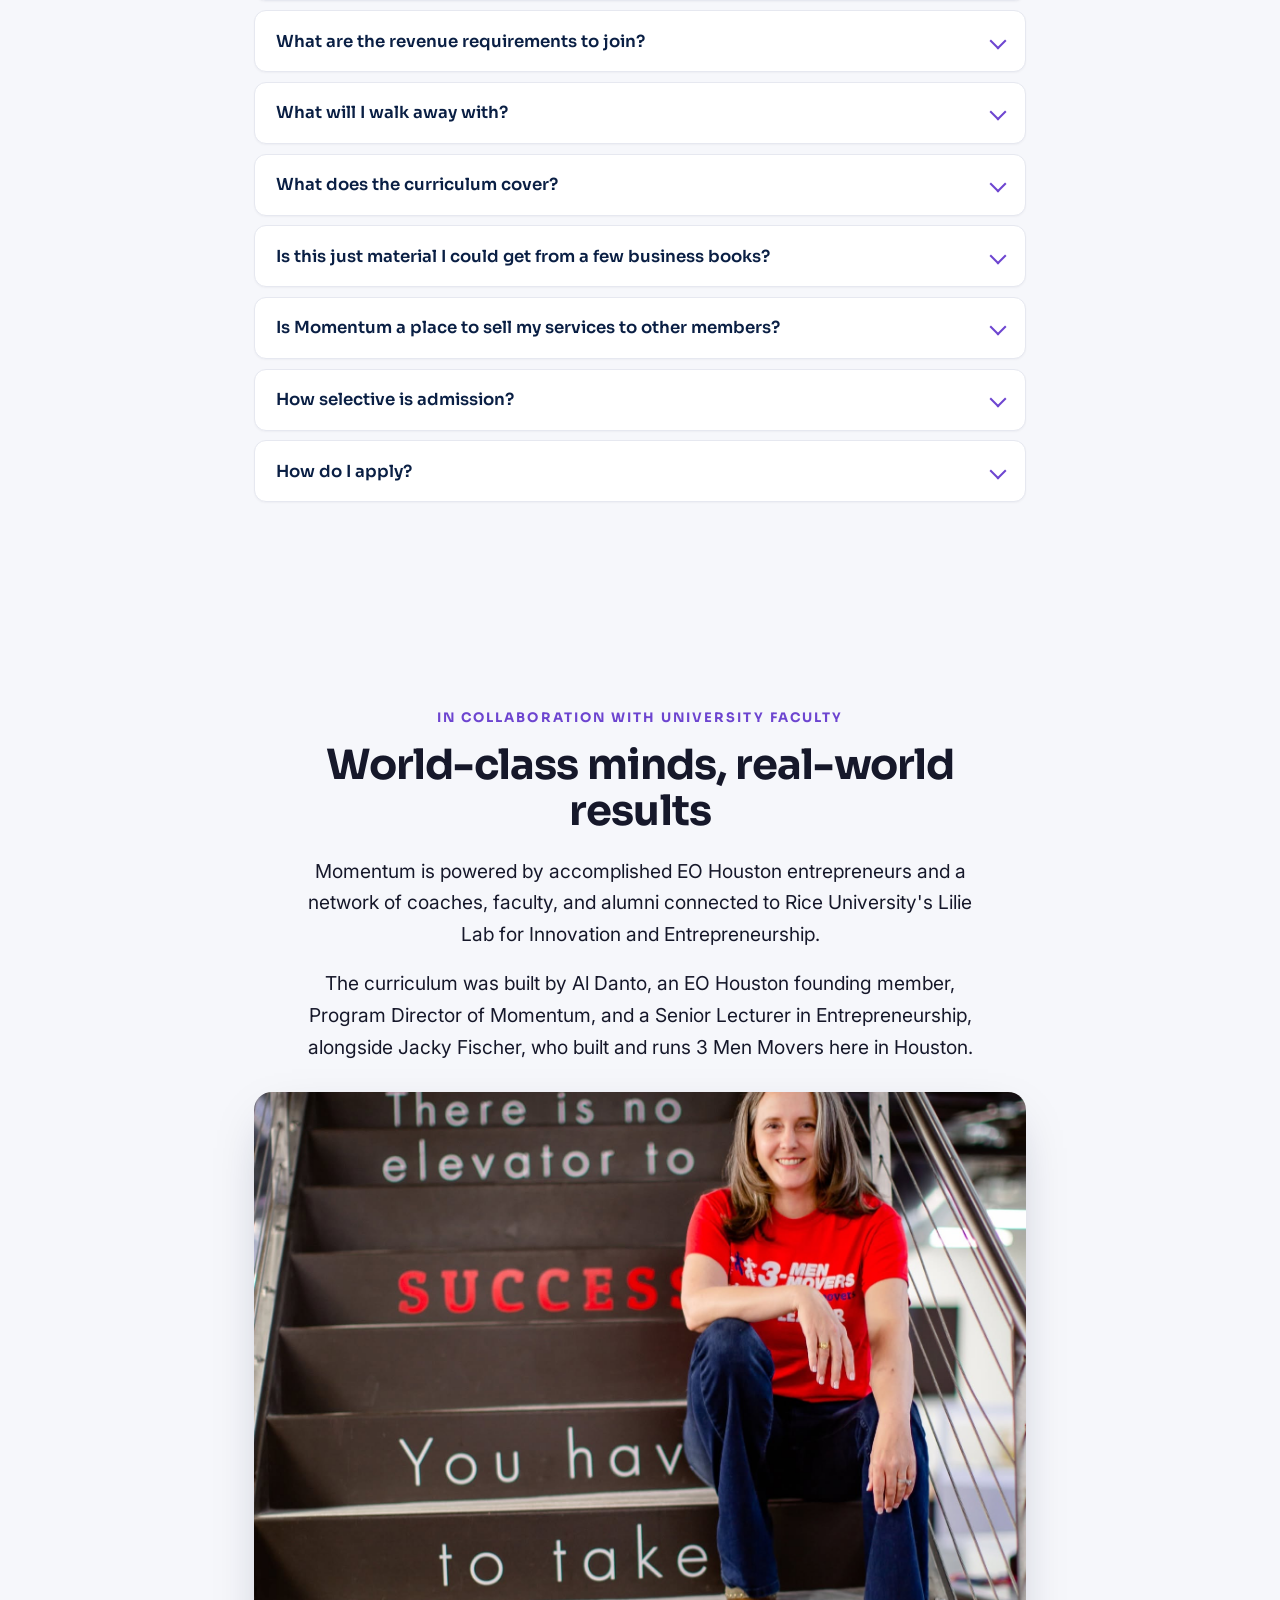
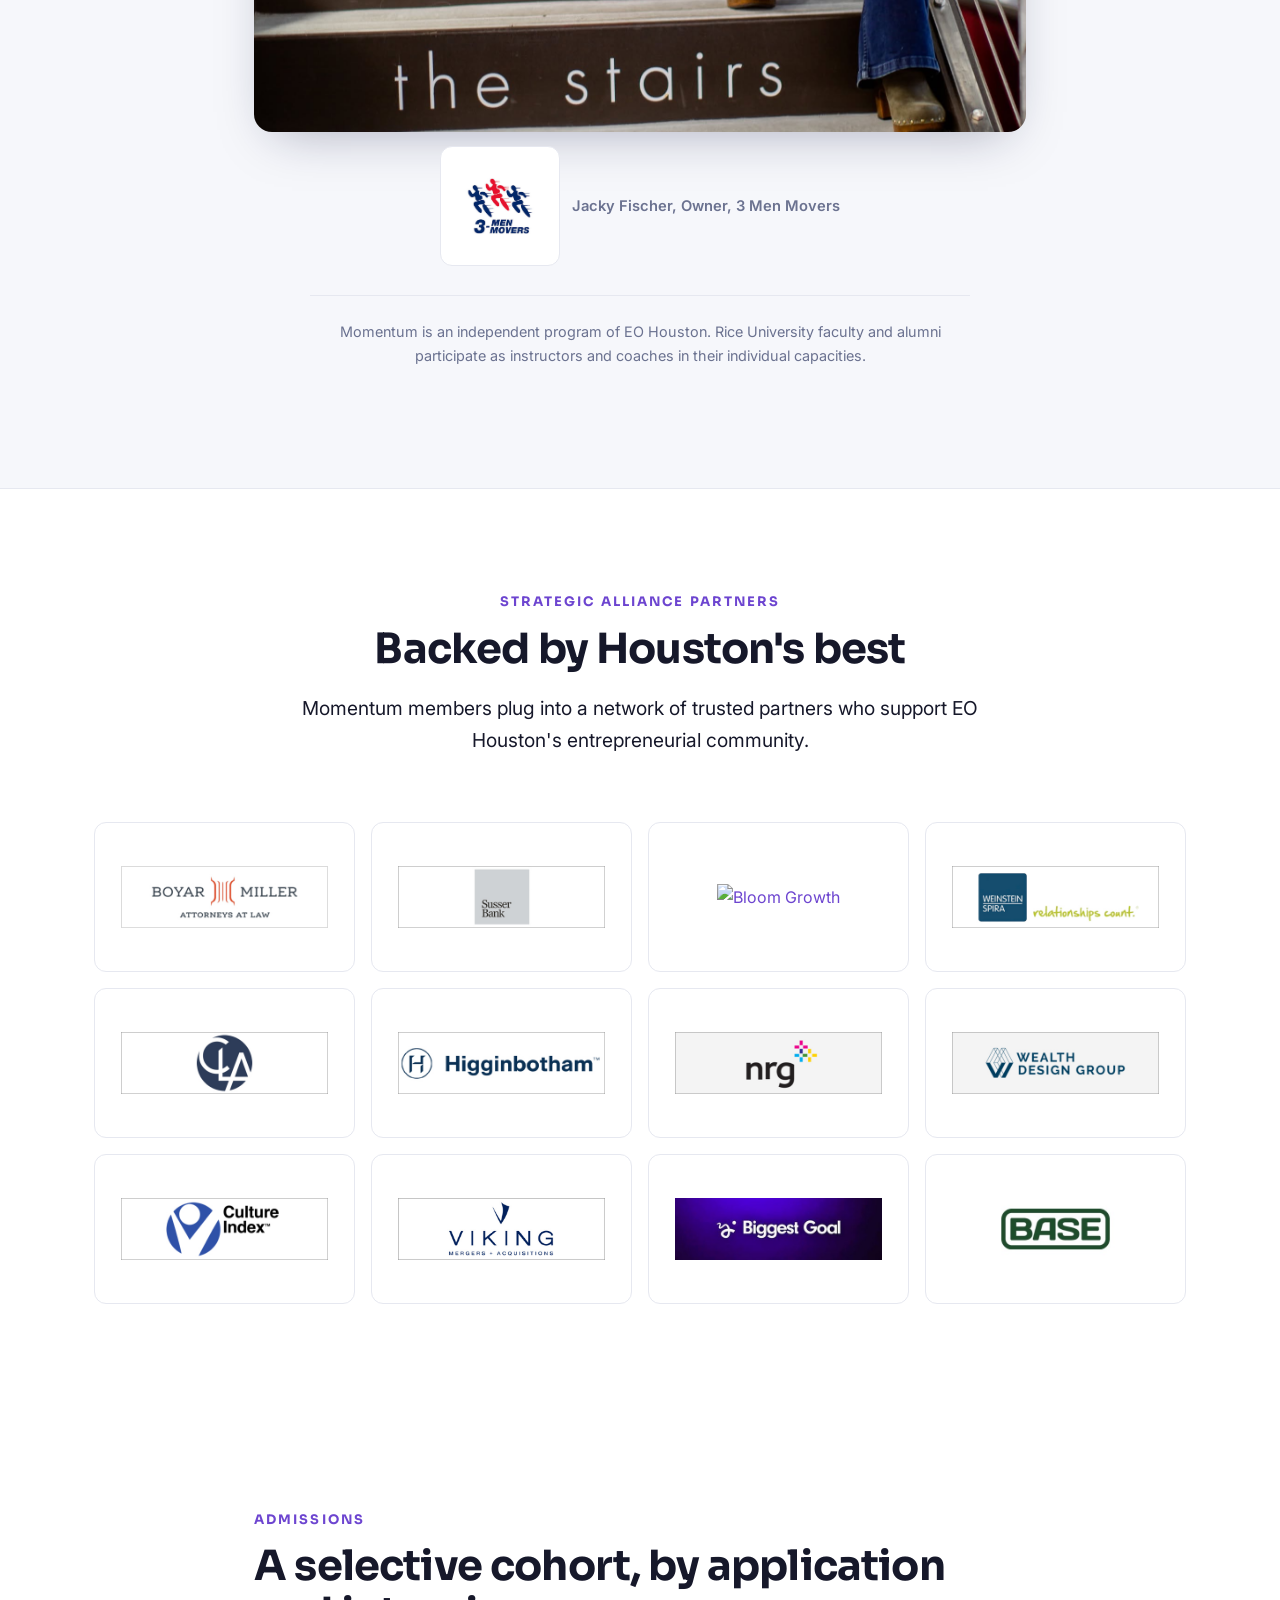
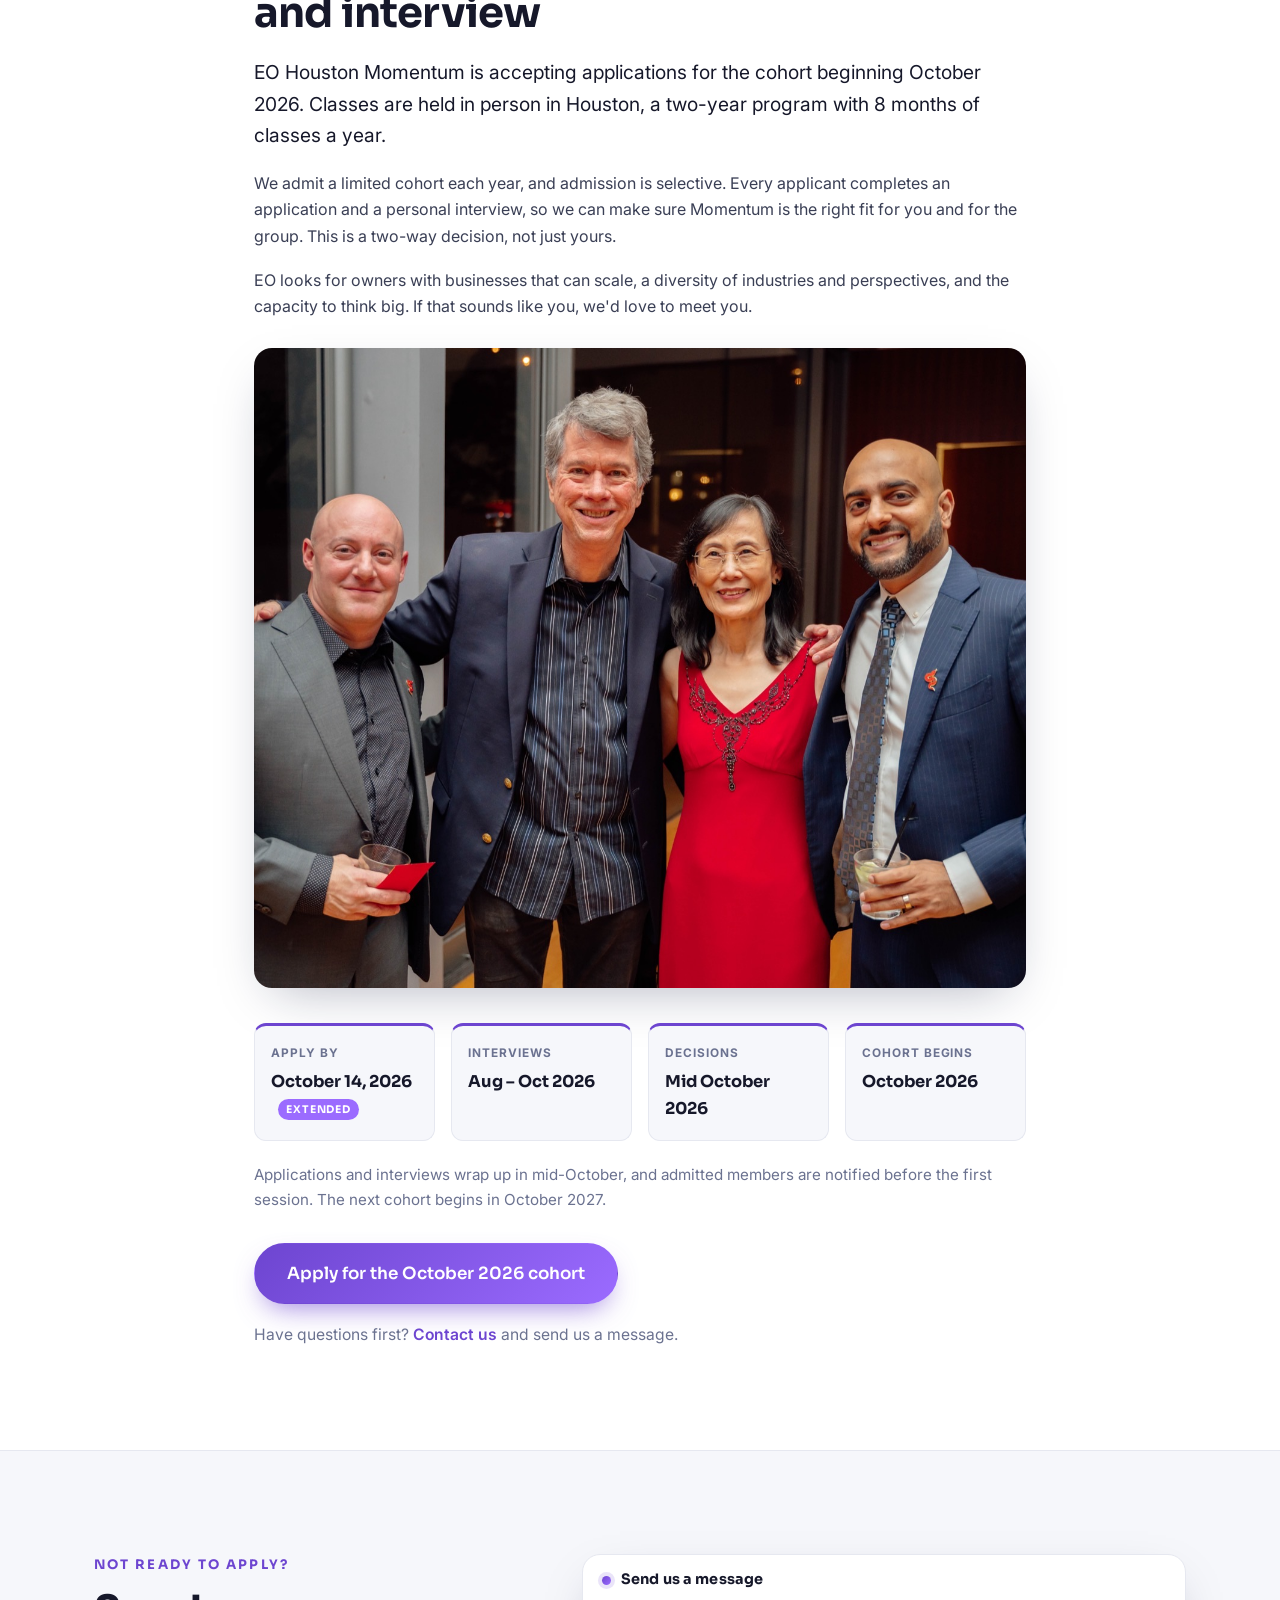
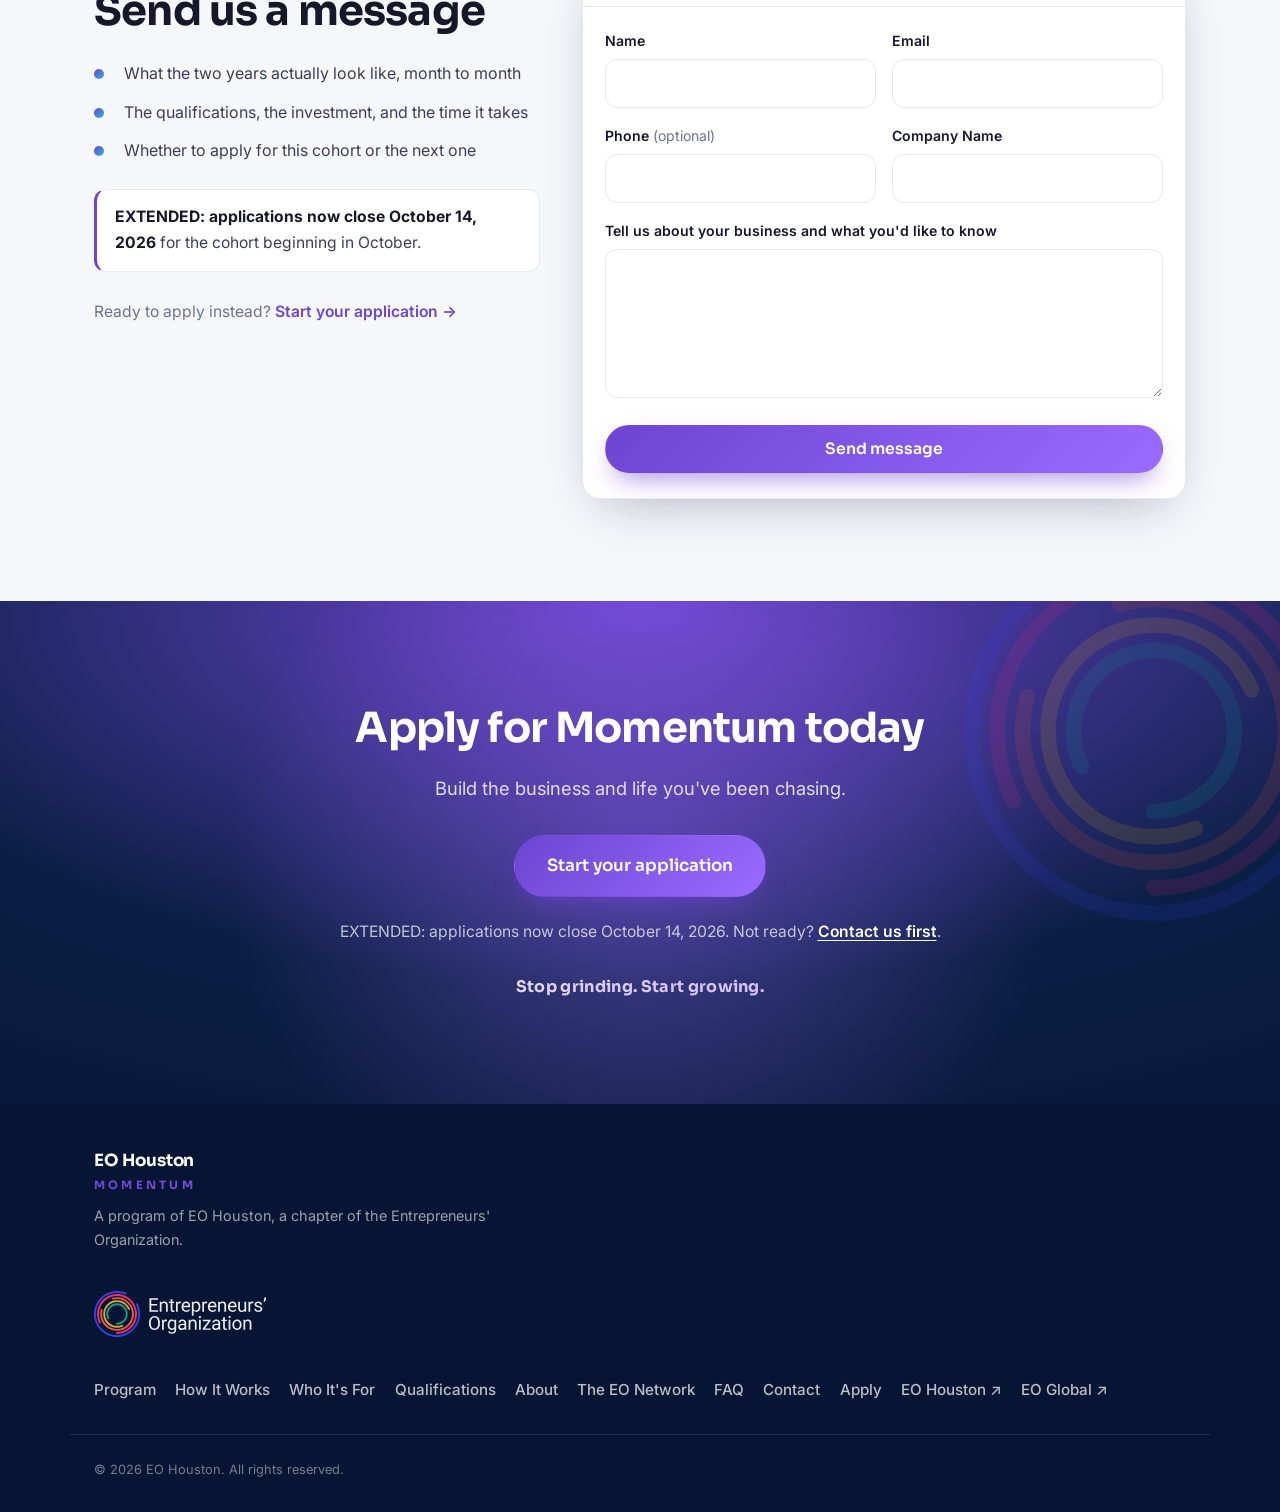
==== commit b70c969b: "Partners: add Base Power with EO Houston residential and commercial savings links Co-Authored-By: Cl" ====
--- a/index.html
+++ b/index.html
@@ -620,6 +620,7 @@
         <li><a href="https://www.cultureindex.com/" target="_blank" rel="noopener"><img src="assets/partners/culture.jpg" alt="Culture Index" loading="lazy" /></a></li>
         <li><a href="http://vikingmergers.com/" target="_blank" rel="noopener"><img src="assets/partners/viking.jpg" alt="Viking Mergers &amp; Acquisitions" loading="lazy" /></a></li>
         <li><a href="https://www.biggestgoal.ai/" target="_blank" rel="noopener"><img src="assets/partners/biggestgoal.jpg" alt="Biggest Goal" loading="lazy" /></a></li>
+        <li><a href="https://www.basepowercompany.com/eohouston" target="_blank" rel="noopener"><img src="assets/partners/base.jpg" alt="Base Power" loading="lazy" /></a></li>
       </ul>
     </div>
   </section>
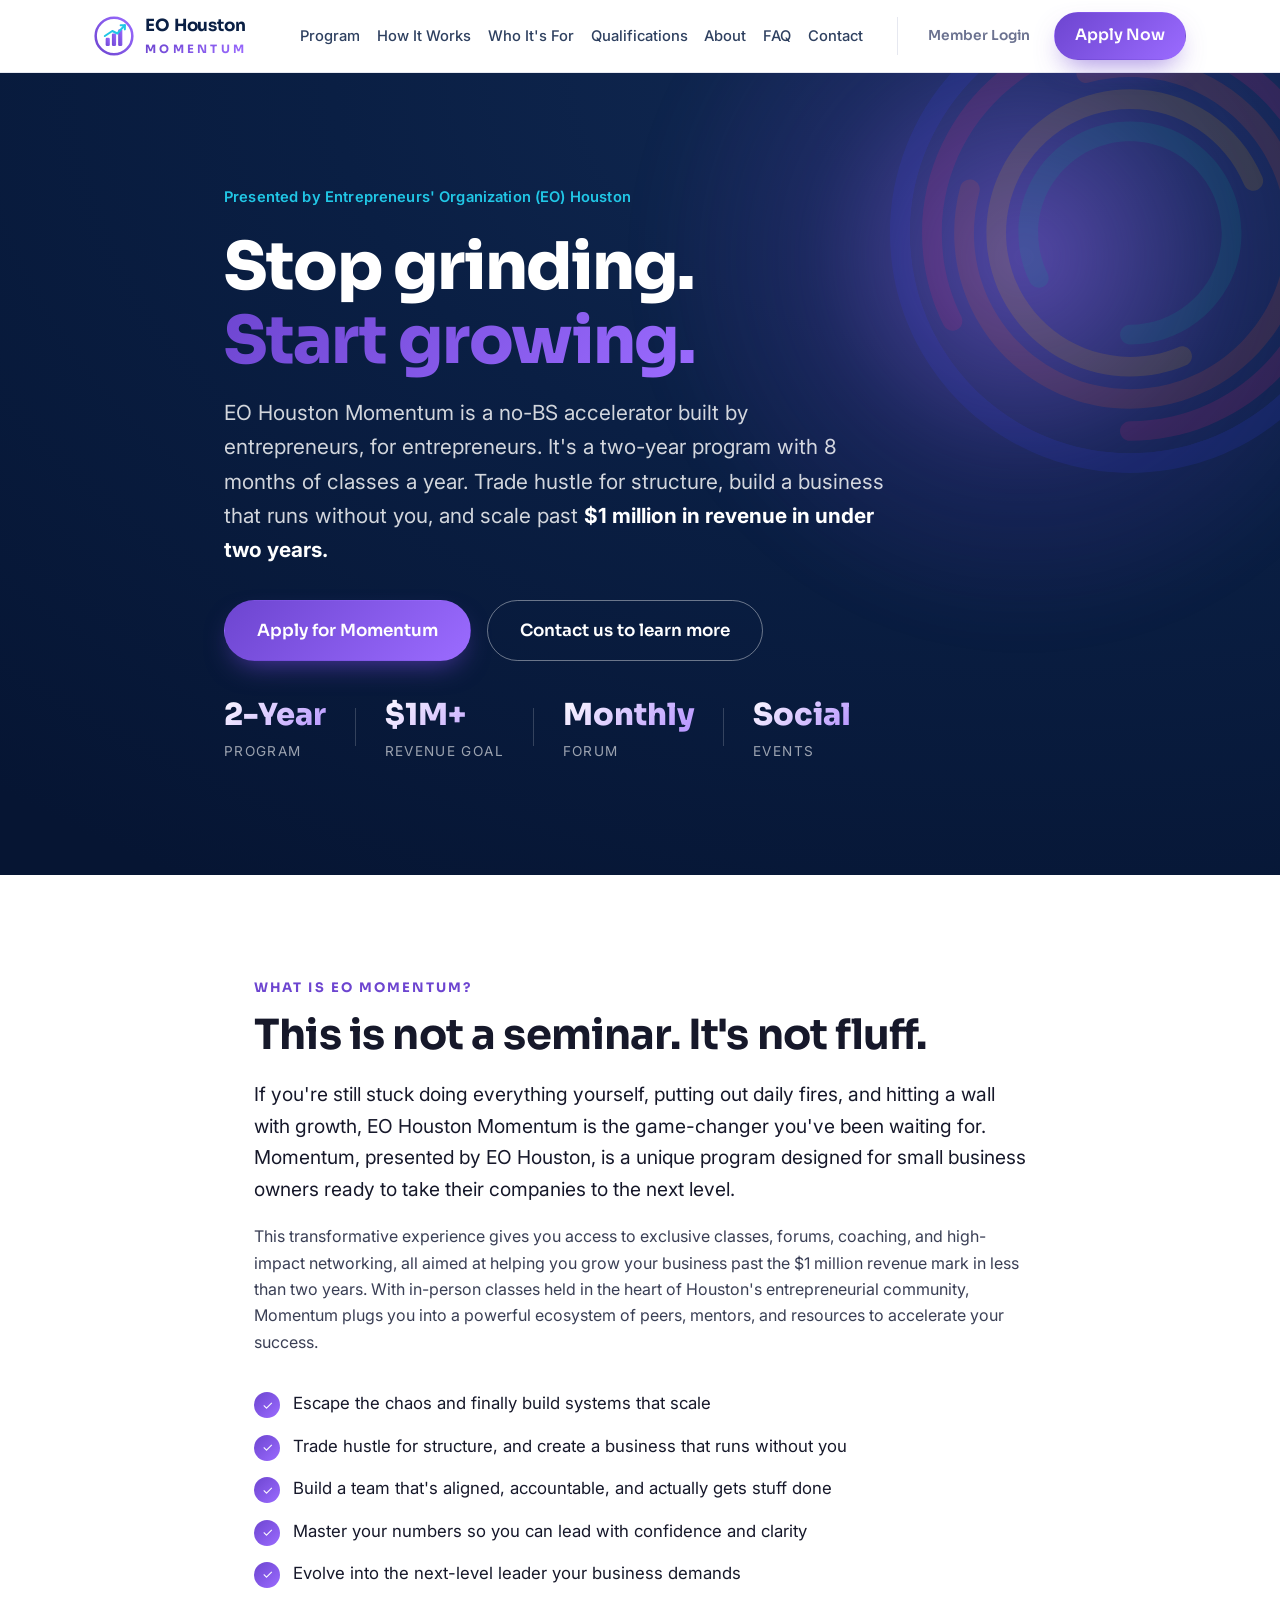
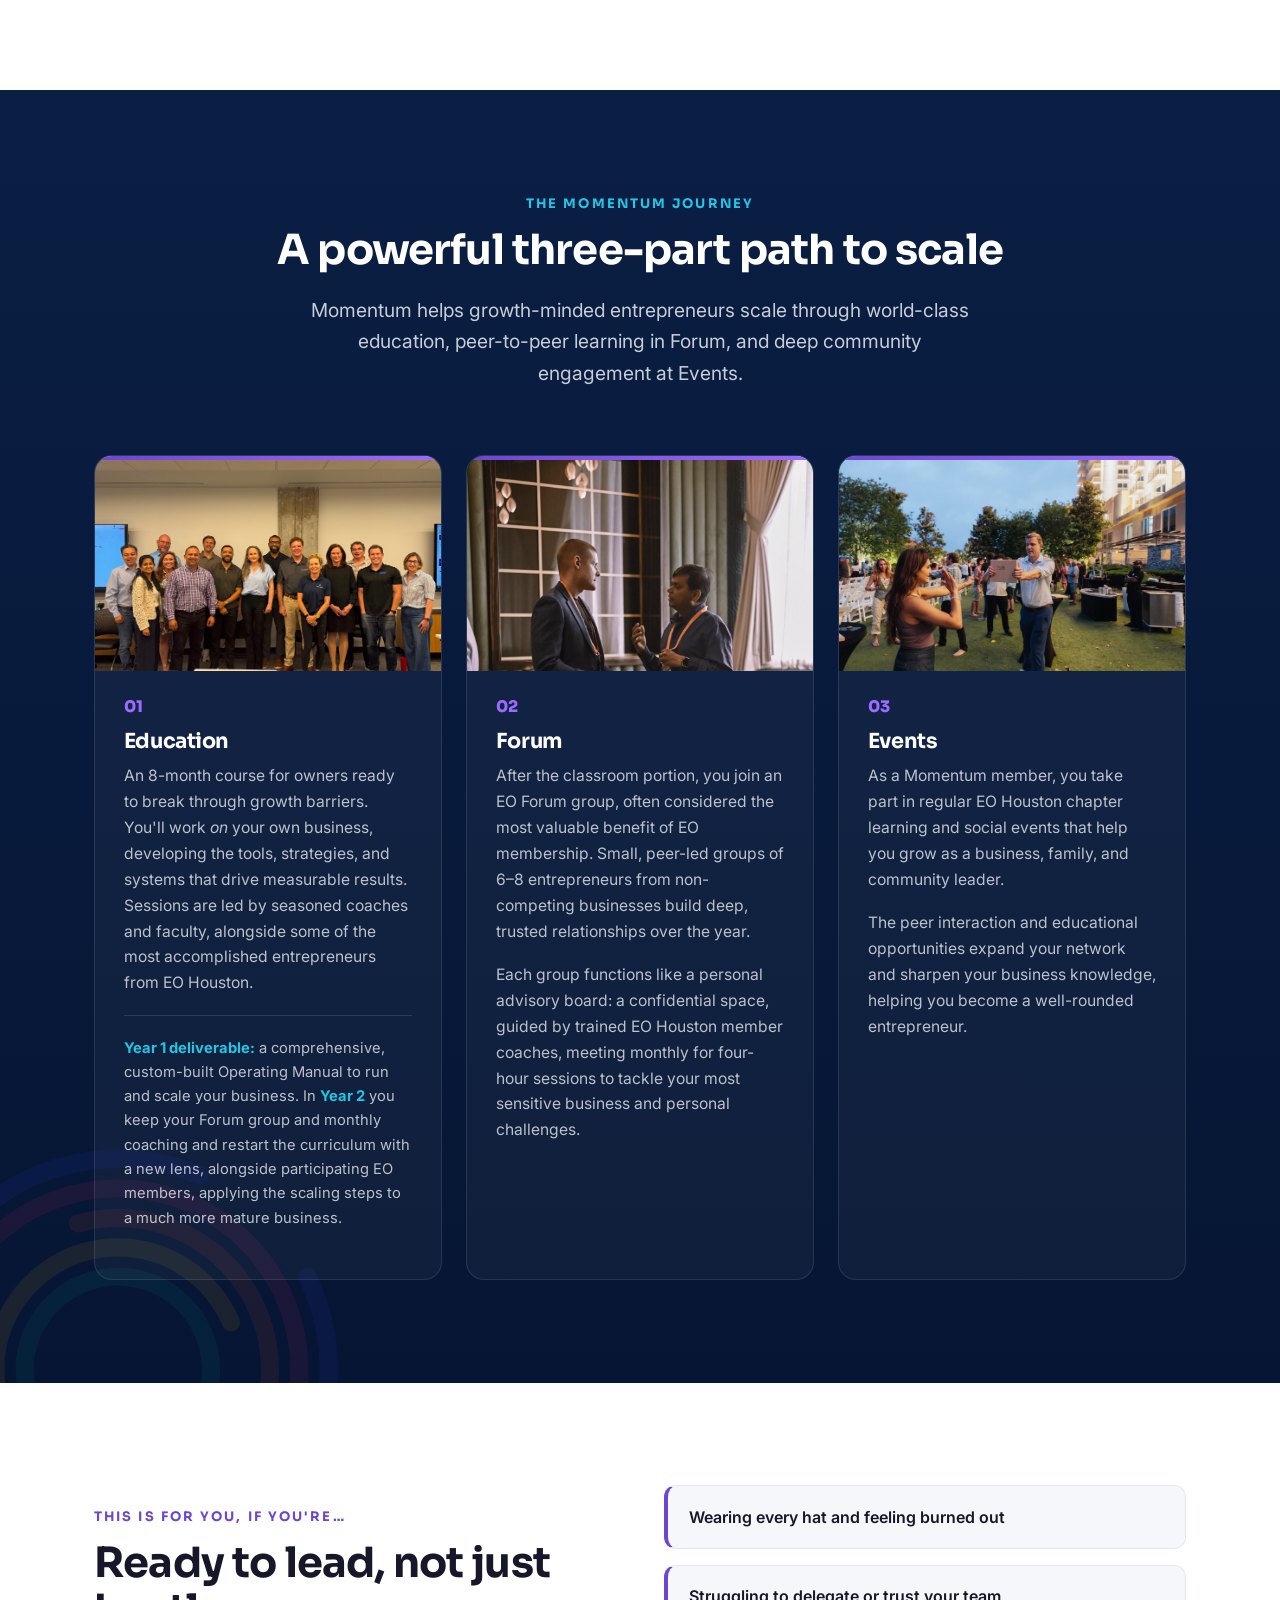
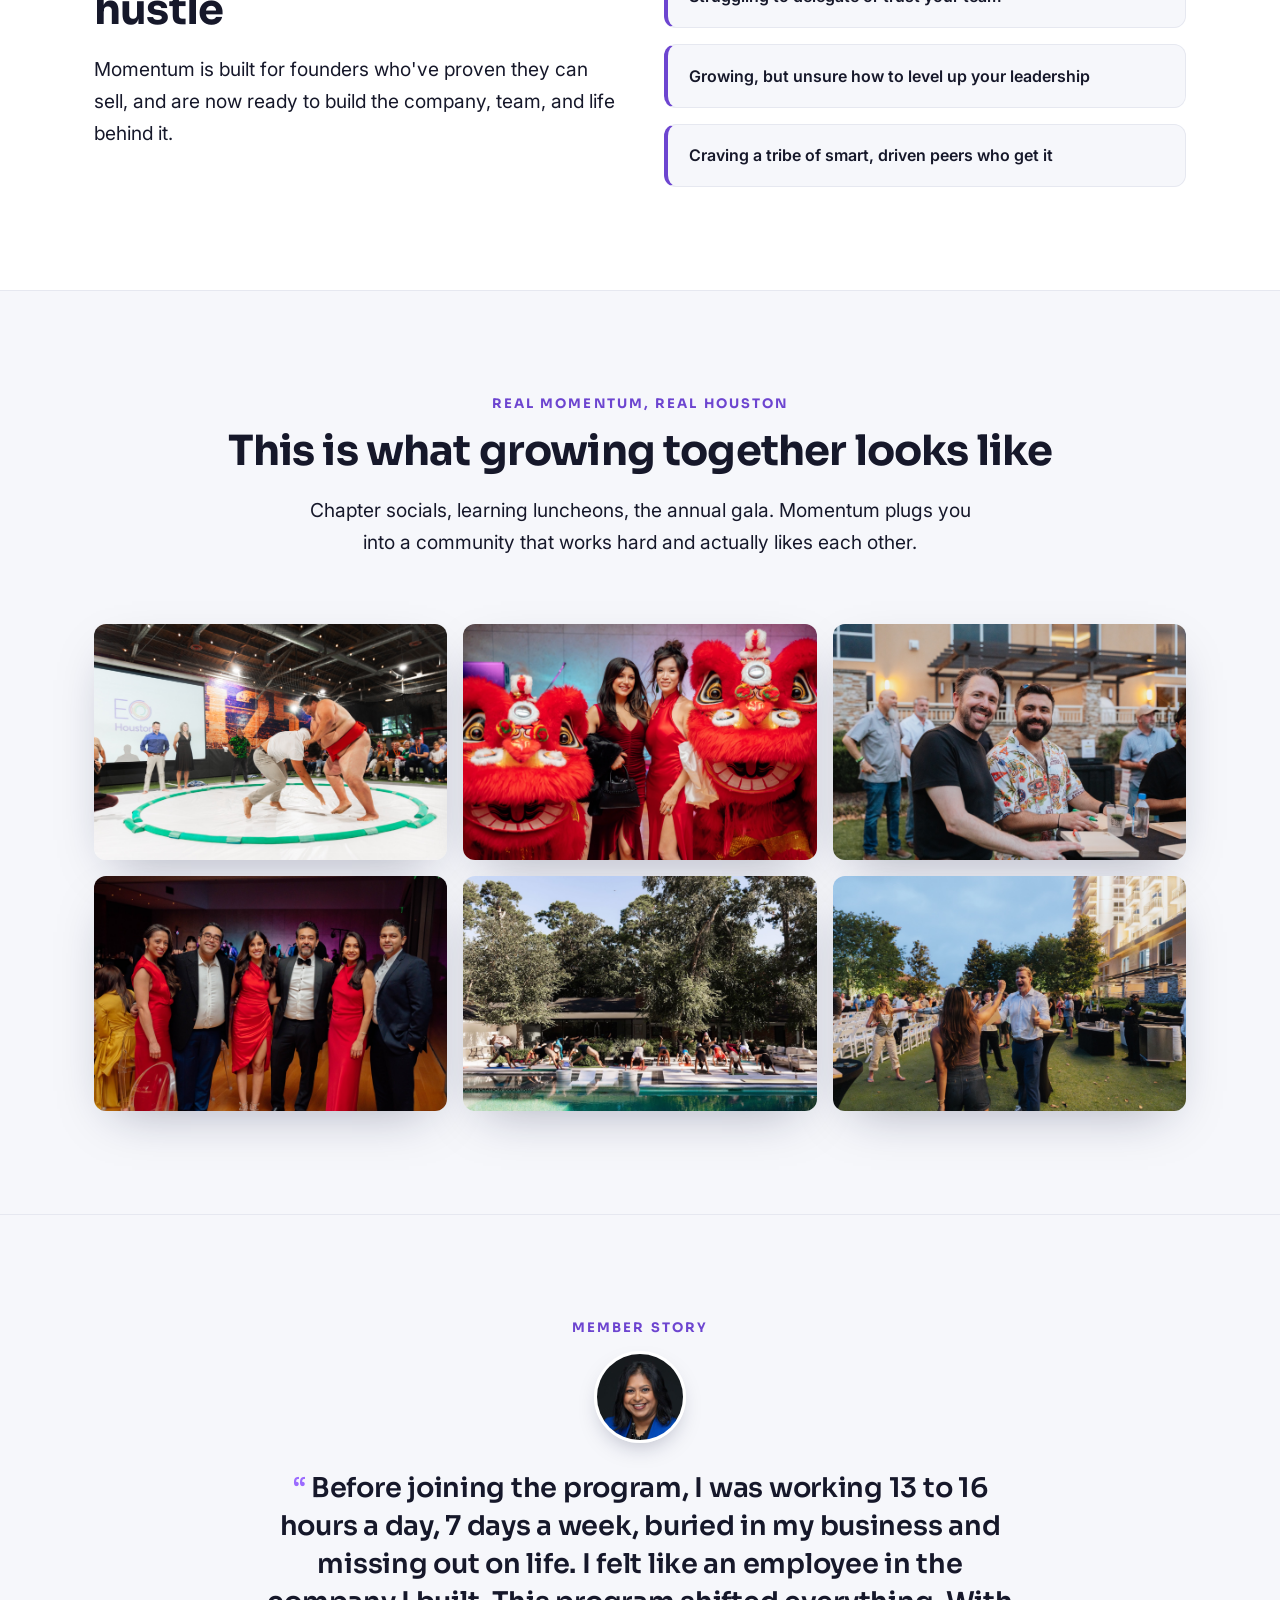
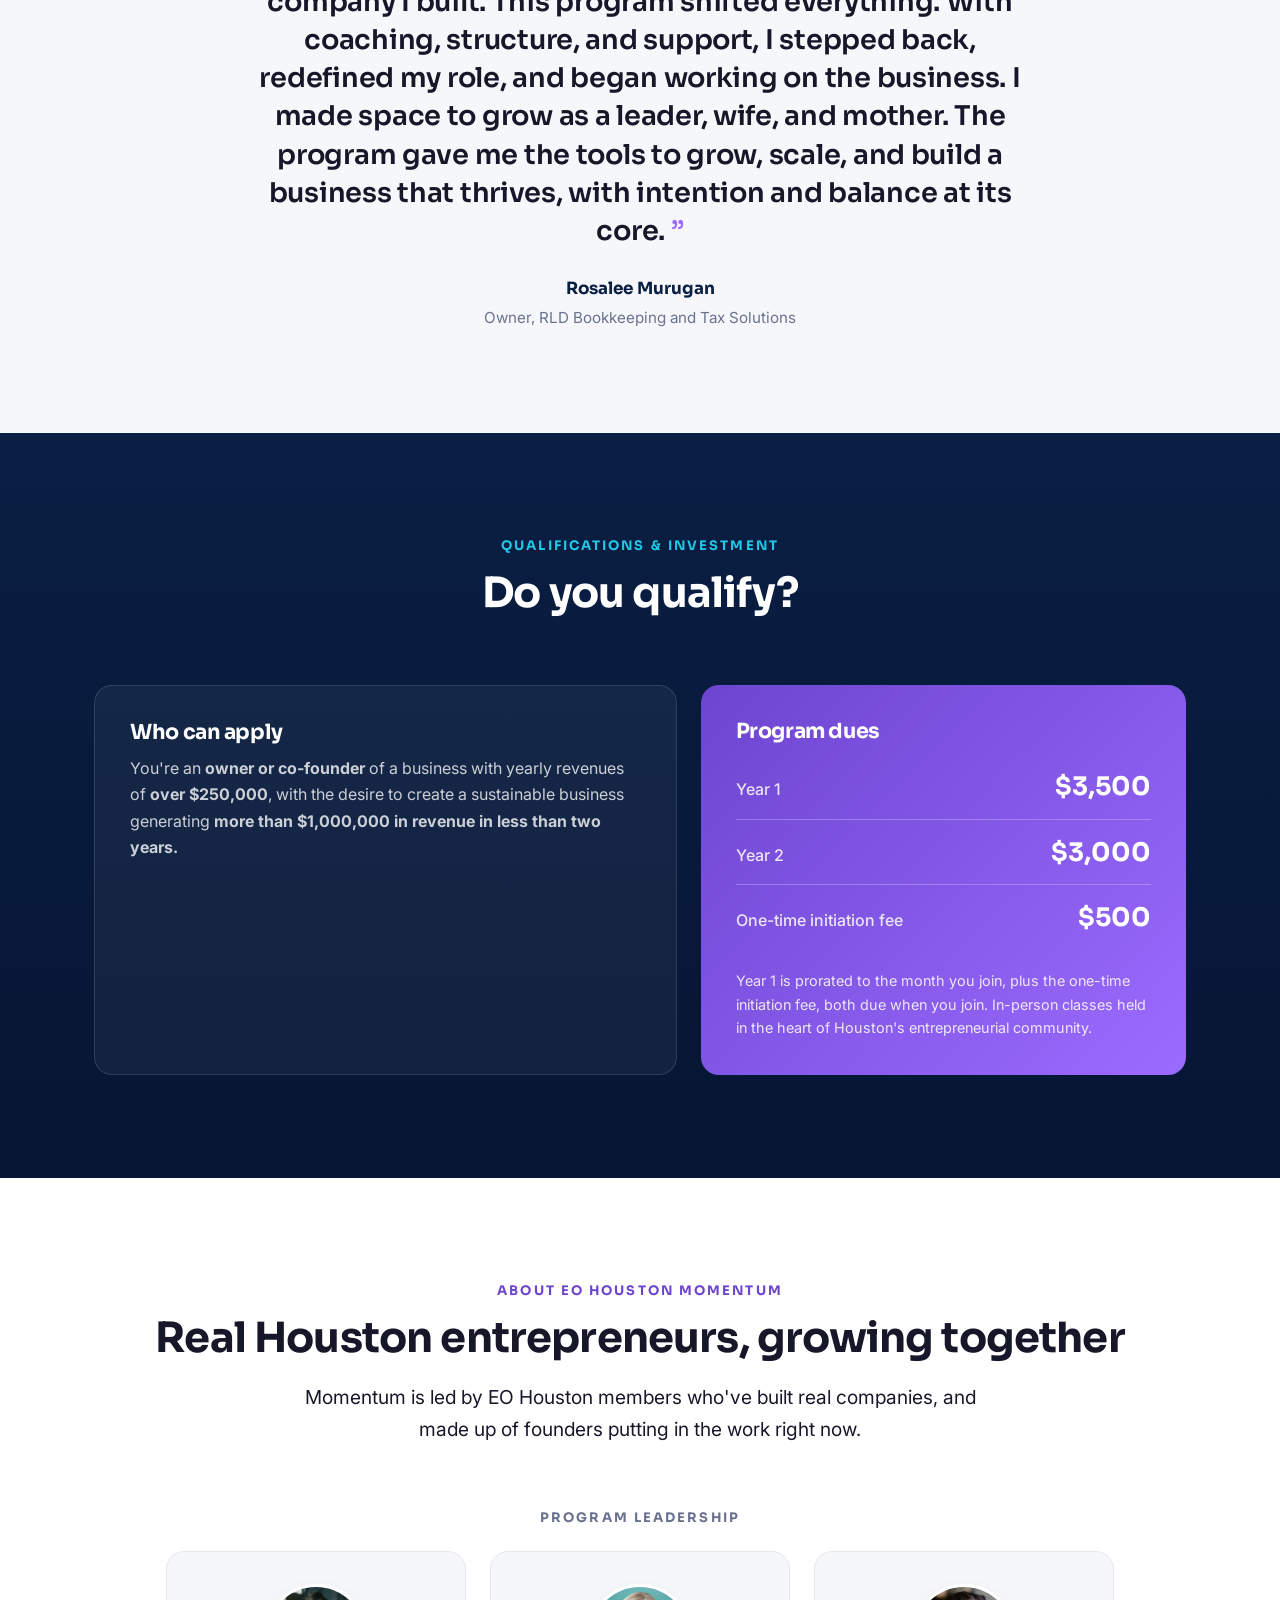
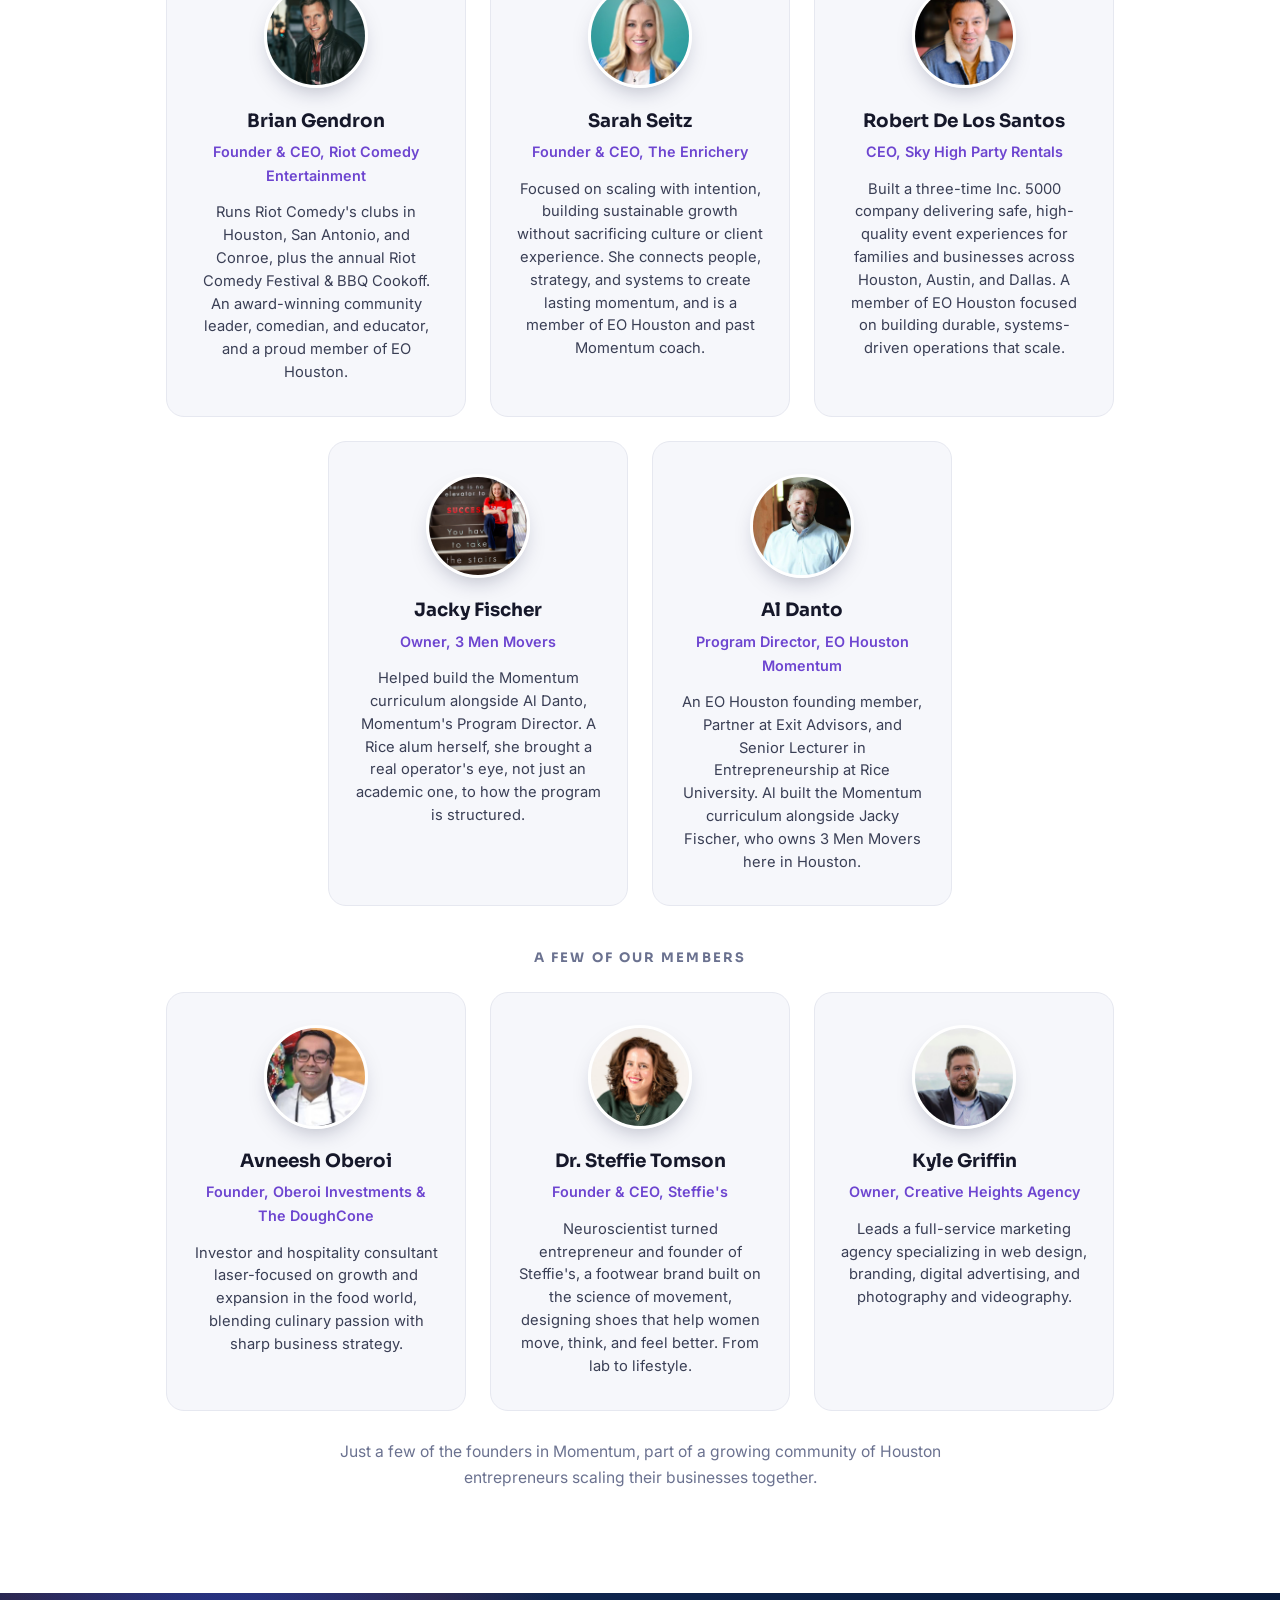
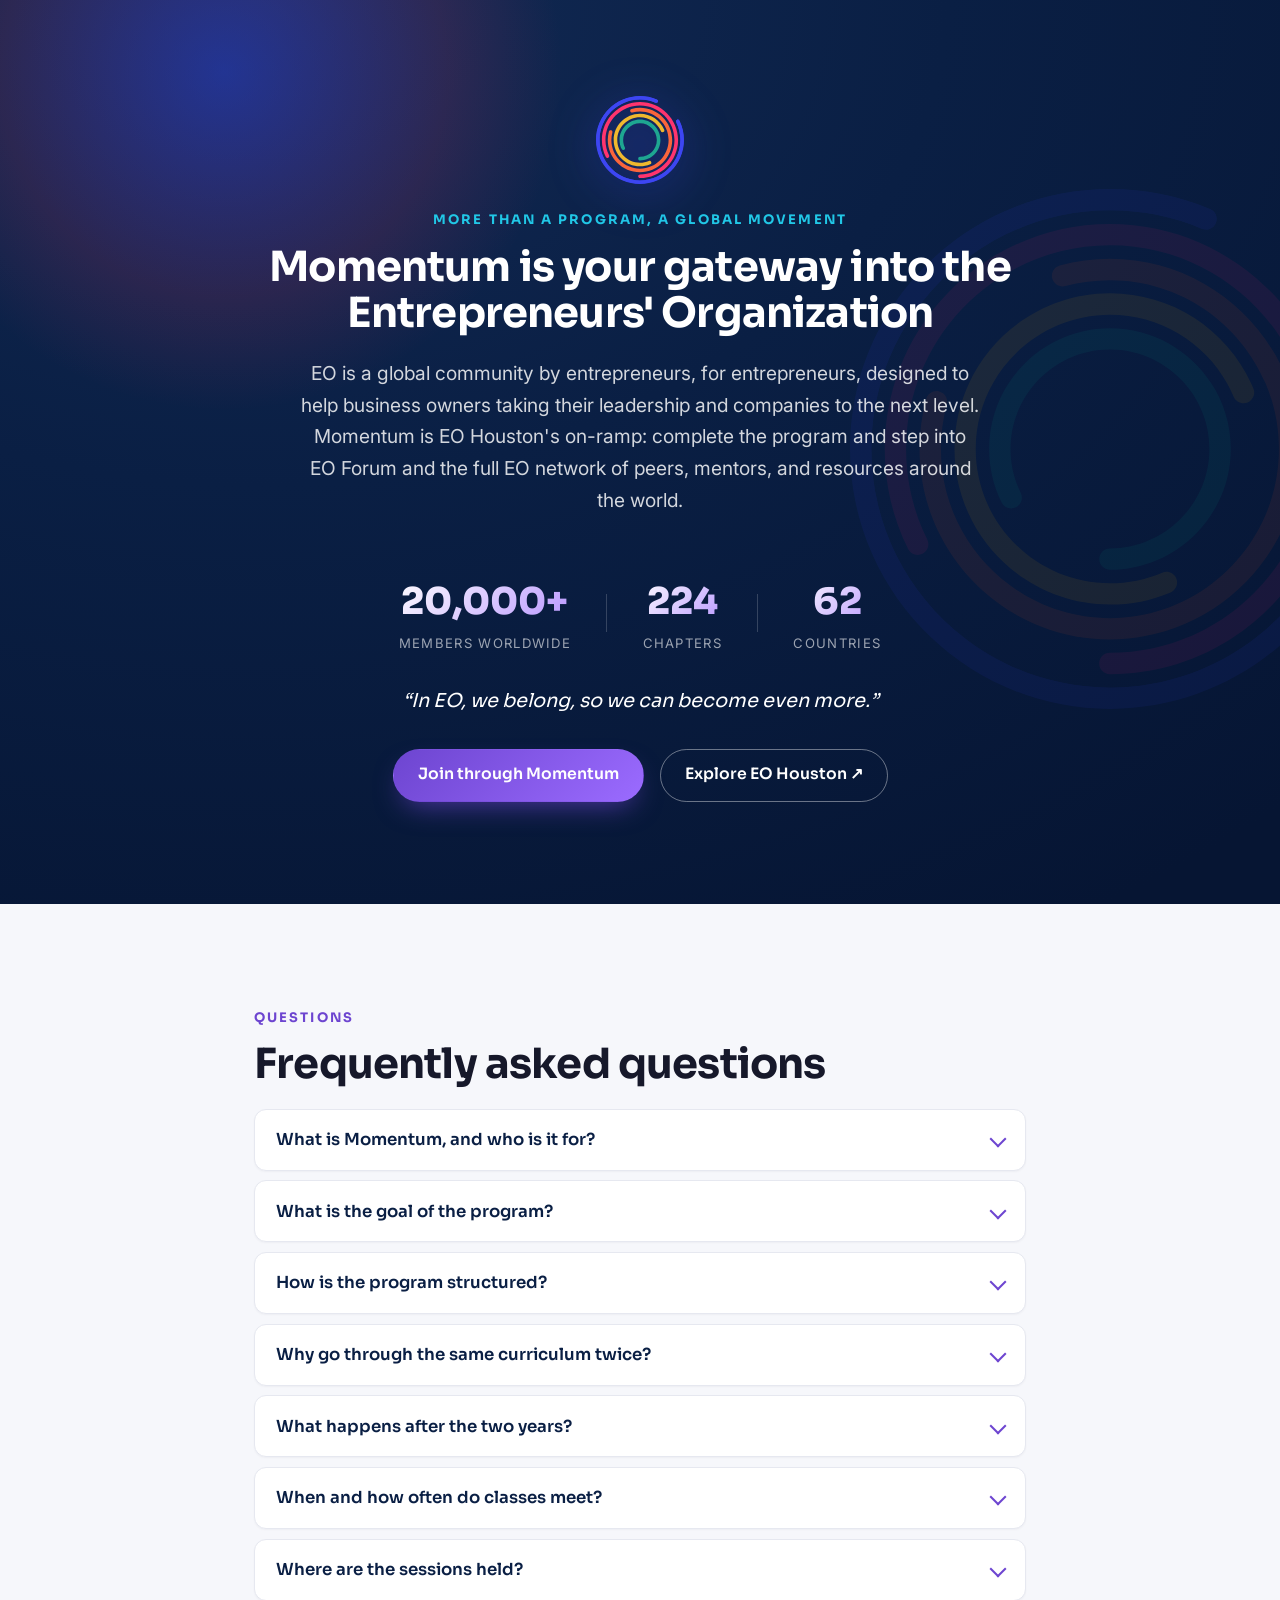
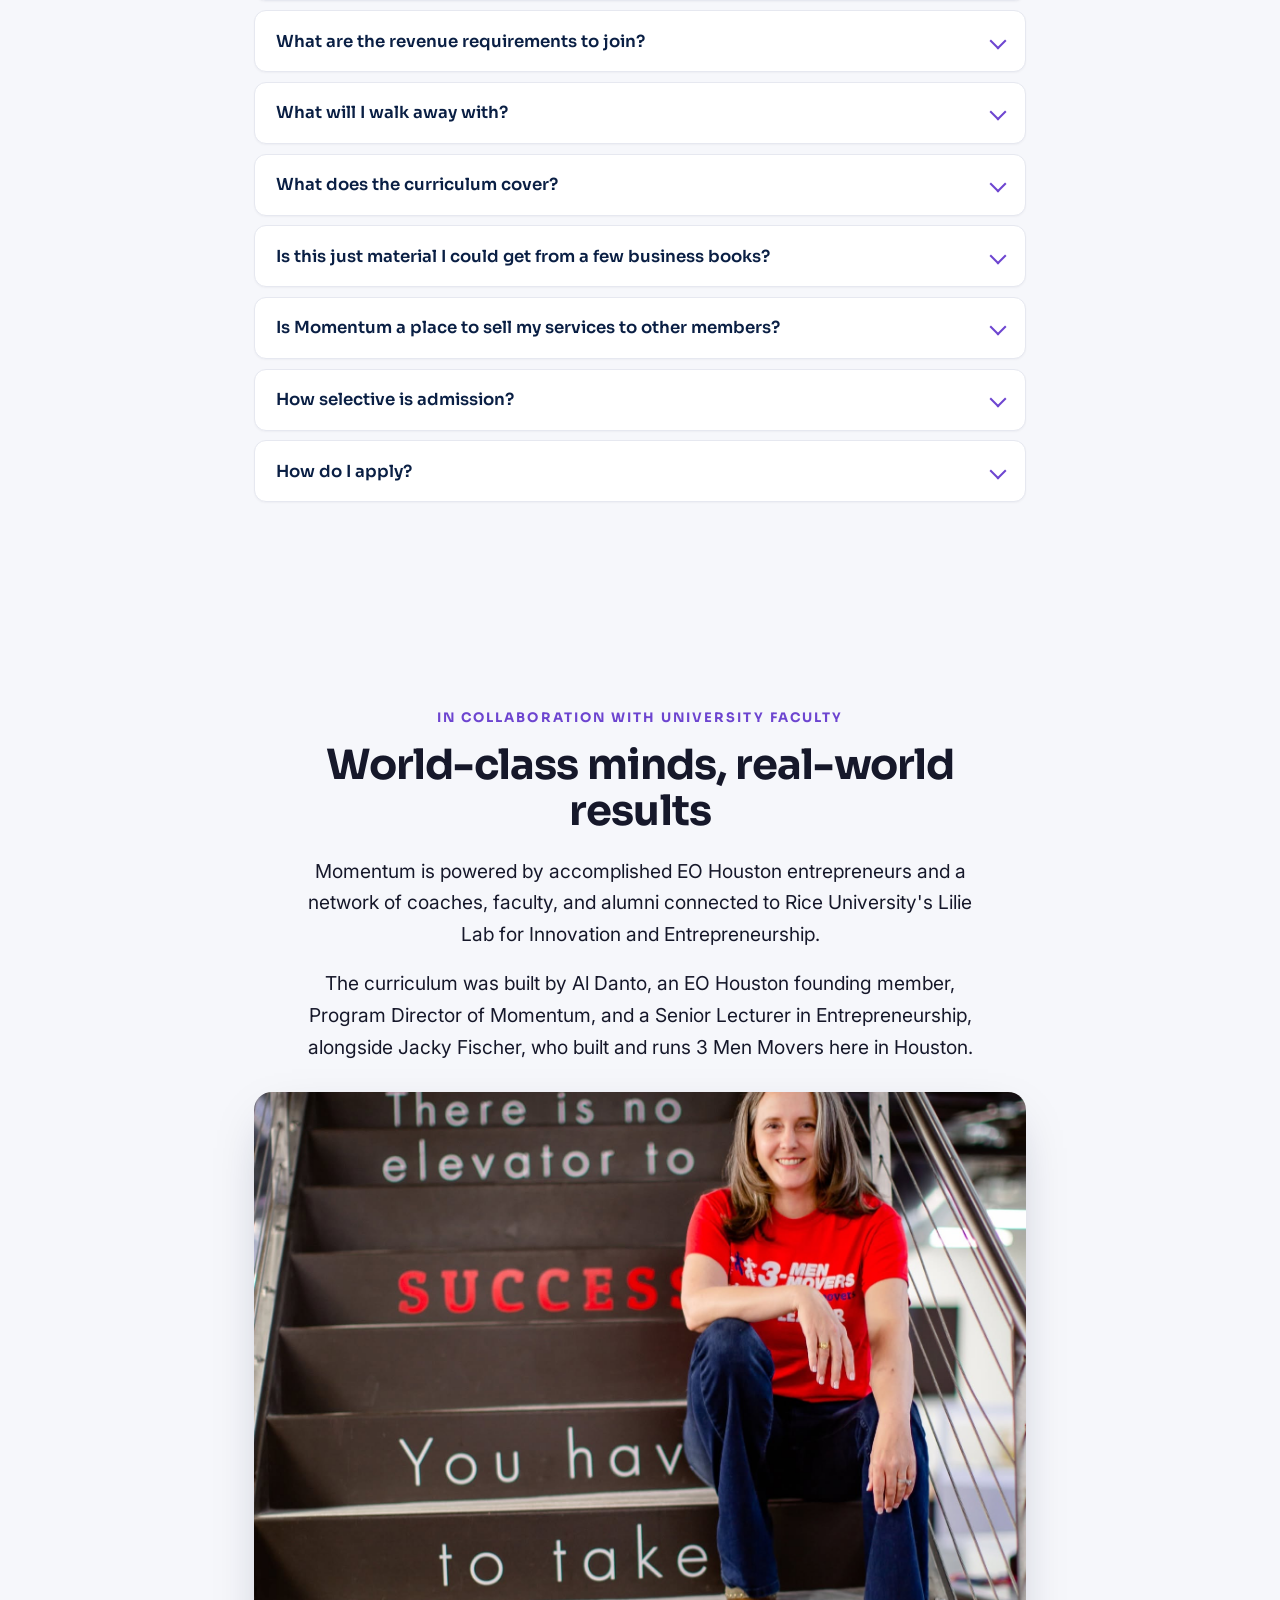
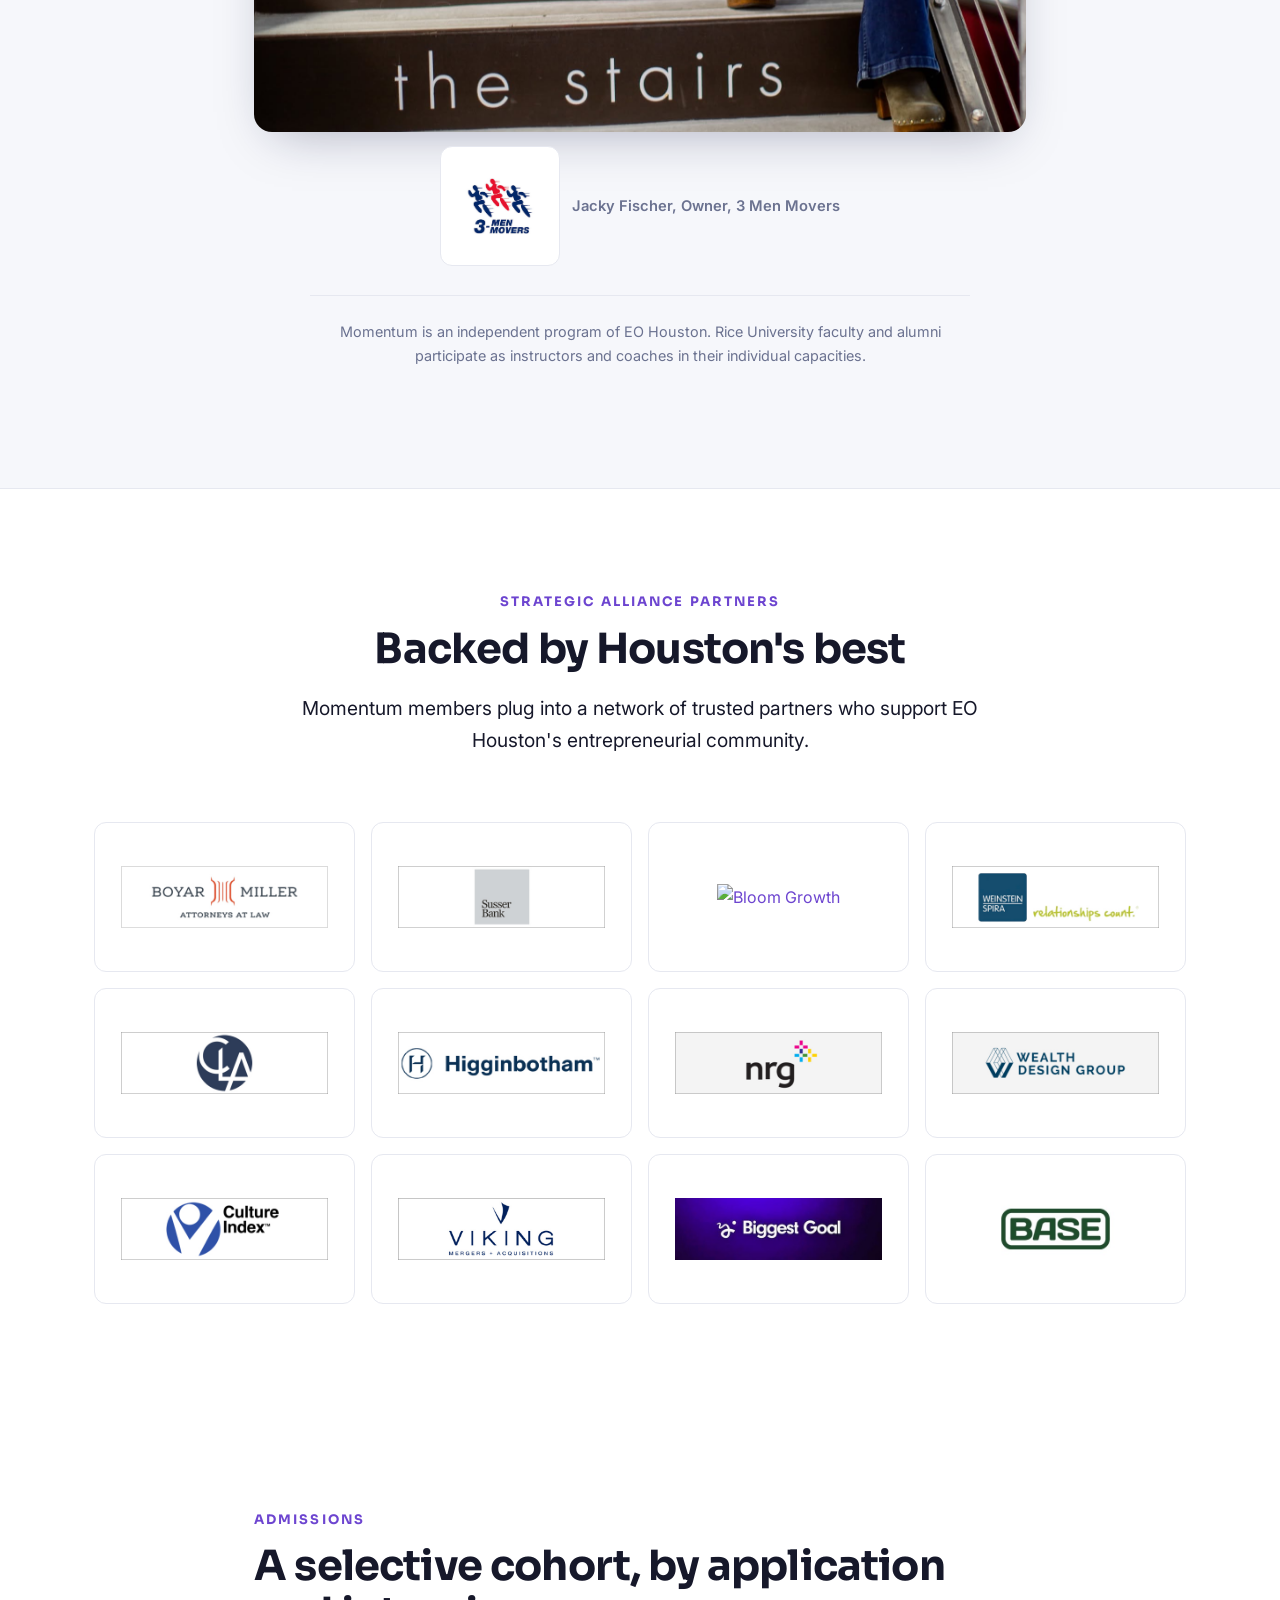
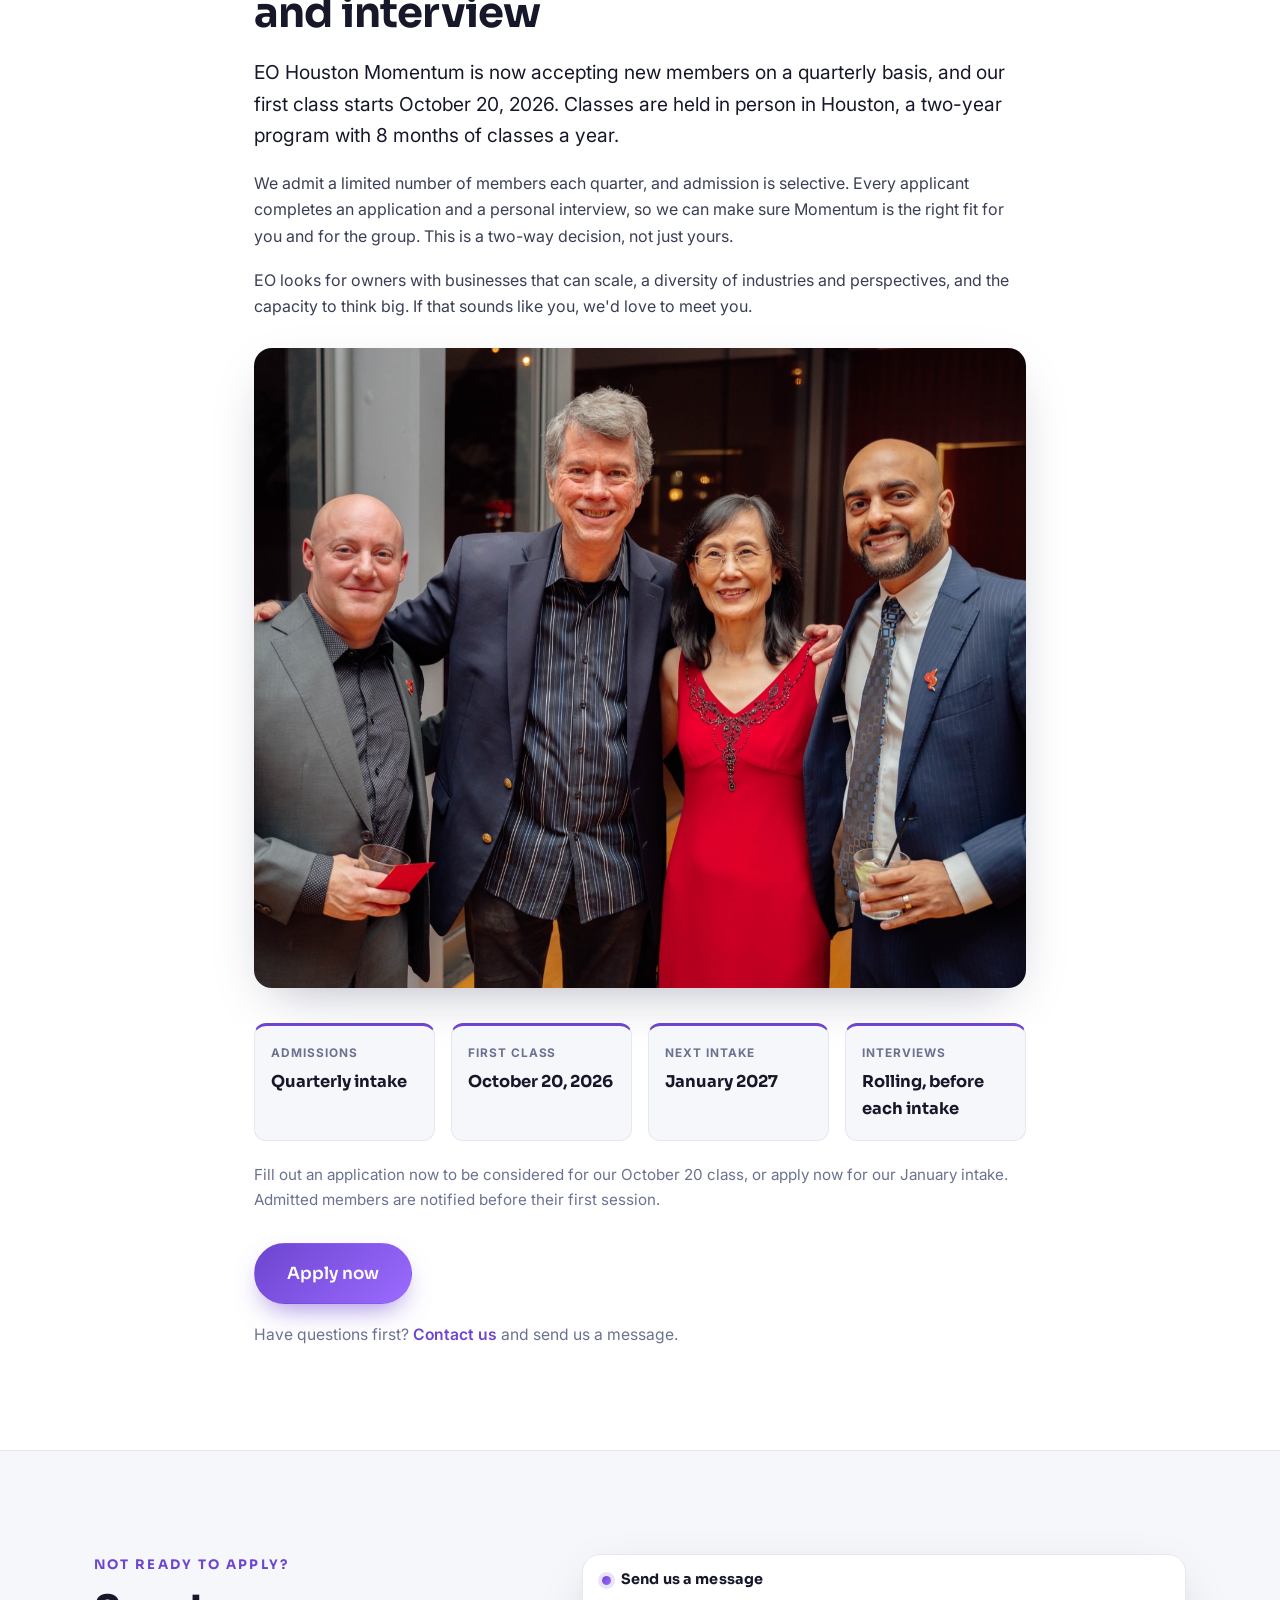
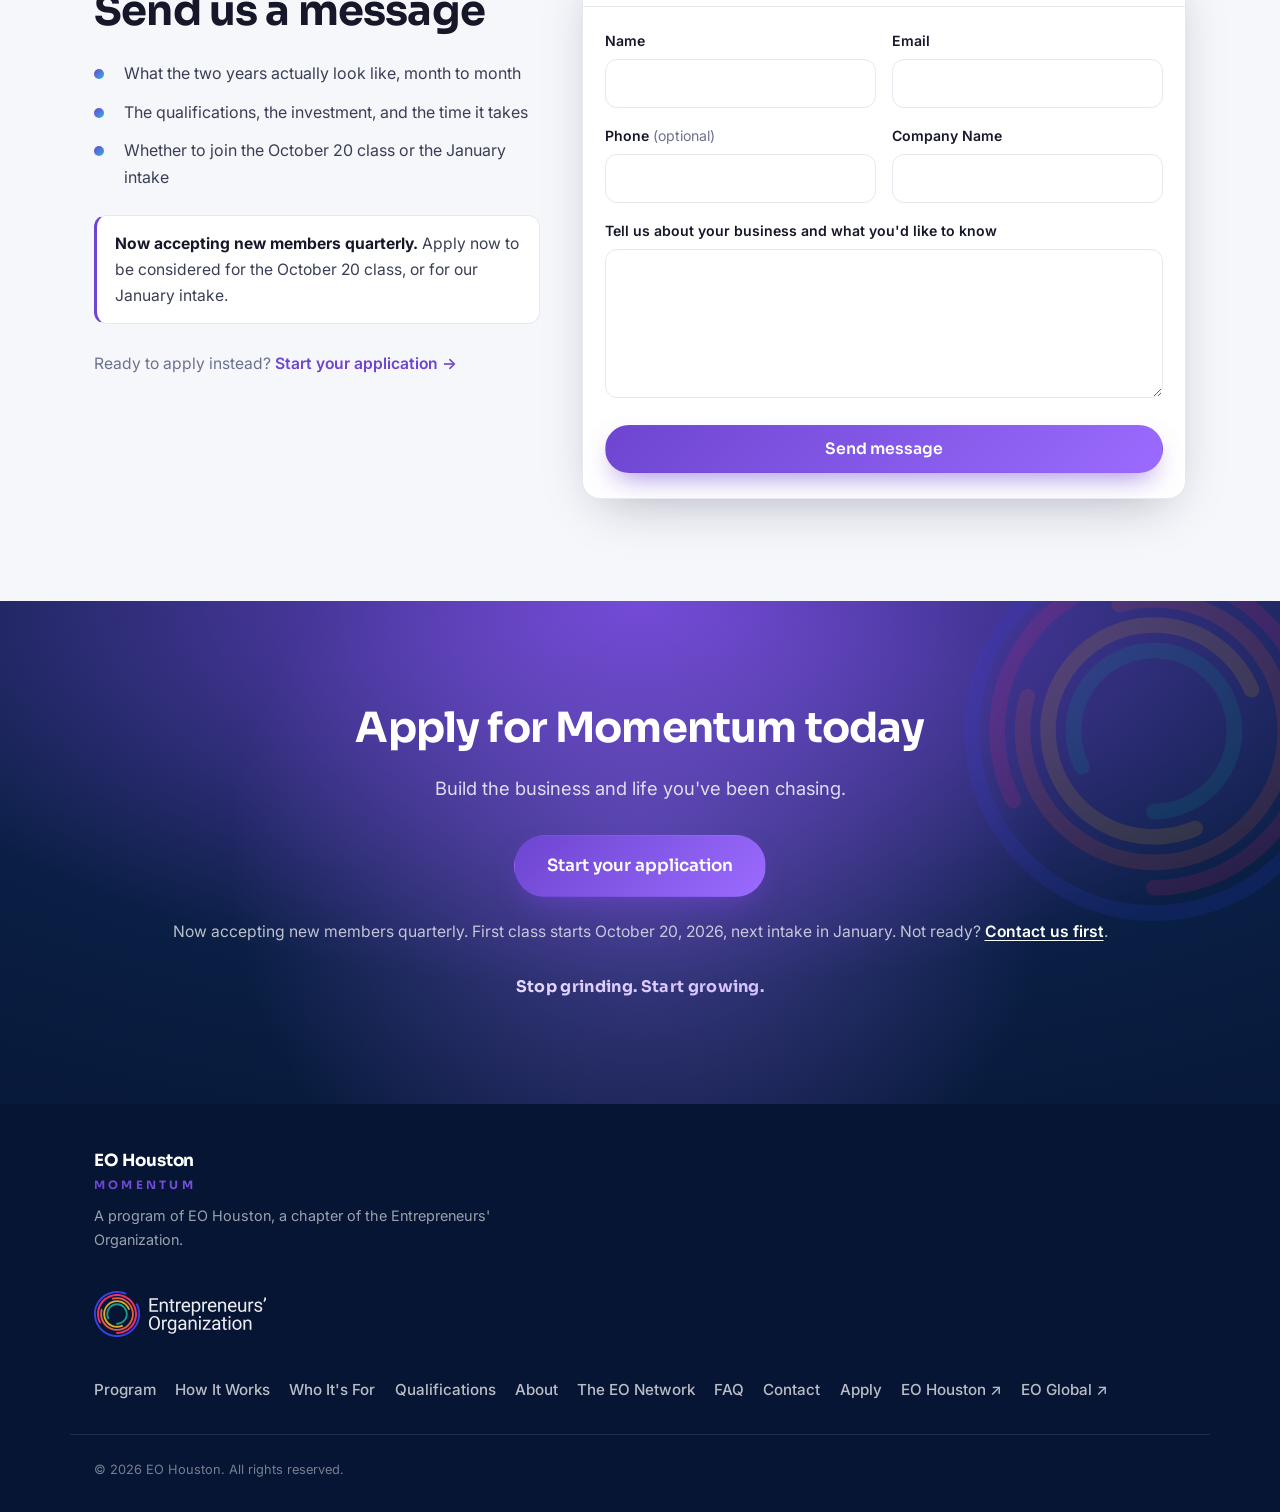
==== commit 0b183889: "Admissions: quarterly intake, first class October 20, apply for October 20 or January Co-Authored-By" ====
--- a/index.html
+++ b/index.html
@@ -561,7 +561,7 @@
         <details class="faq-item">
           <summary>How do I apply?</summary>
           <div class="faq-a">
-            <p>Applications for the cohort beginning October 2026 are open now. The deadline has been EXTENDED: apply by October 14, 2026. Interviews take place August through mid-October, decisions go out shortly after the deadline, and the cohort begins in October. Use the Apply button on this page to get started, or contact us if you want to talk it through first.</p>
+            <p>We now accept new members on a quarterly basis, and our first class starts October 20, 2026. Fill out an application now to be considered for the October 20 class, or apply now for our January intake. Every applicant completes an application and a personal interview, and decisions go out before your first session. Use the Apply button on this page to get started, or contact us if you want to talk it through first.</p>
           </div>
         </details>
       </div>
@@ -631,11 +631,12 @@
       <p class="kicker">Admissions</p>
       <h2>A selective cohort, by application and interview</h2>
       <p class="lede">
-        EO Houston Momentum is accepting applications for the cohort beginning October 2026.
-        Classes are held in person in Houston, a two-year program with 8 months of classes a year.
+        EO Houston Momentum is now accepting new members on a quarterly basis, and our first
+        class starts October 20, 2026. Classes are held in person in Houston, a two-year program
+        with 8 months of classes a year.
       </p>
       <p>
-        We admit a limited cohort each year, and admission is selective. Every applicant completes an
+        We admit a limited number of members each quarter, and admission is selective. Every applicant completes an
         application and a personal interview, so we can make sure Momentum is the right fit for you
         and for the group. This is a two-way decision, not just yours.
       </p>
@@ -647,18 +648,18 @@
       <img class="inline-photo" src="assets/photos/gala-four.jpg" alt="EO Houston members celebrating together" loading="lazy" width="1600" height="1064" />
 
       <ul class="admit-dates">
-        <li><span class="d-label">Apply by</span><span class="d-val">October 14, 2026 <span class="d-ext">EXTENDED</span></span></li>
-        <li><span class="d-label">Interviews</span><span class="d-val">Aug &ndash; Oct 2026</span></li>
-        <li><span class="d-label">Decisions</span><span class="d-val">Mid October 2026</span></li>
-        <li><span class="d-label">Cohort begins</span><span class="d-val">October 2026</span></li>
+        <li><span class="d-label">Admissions</span><span class="d-val">Quarterly intake</span></li>
+        <li><span class="d-label">First class</span><span class="d-val">October 20, 2026</span></li>
+        <li><span class="d-label">Next intake</span><span class="d-val">January 2027</span></li>
+        <li><span class="d-label">Interviews</span><span class="d-val">Rolling, before each intake</span></li>
       </ul>
 
       <p class="admit-note">
-        Applications and interviews wrap up in mid-October, and admitted members are notified
-        before the first session. The next cohort begins in October 2027.
-      </p>
-
-      <a class="btn btn-primary btn-lg" href="https://docs.google.com/forms/d/e/1FAIpQLSeicrKfptvb-ctvSiq_5z97gZiCk55enUbDkQiiE6VKNJATjg/viewform" target="_blank" rel="noopener" data-ga-apply="admissions_section">Apply for the October 2026 cohort</a>
+        Fill out an application now to be considered for our October 20 class, or apply now for
+        our January intake. Admitted members are notified before their first session.
+      </p>
+
+      <a class="btn btn-primary btn-lg" href="https://docs.google.com/forms/d/e/1FAIpQLSeicrKfptvb-ctvSiq_5z97gZiCk55enUbDkQiiE6VKNJATjg/viewform" target="_blank" rel="noopener" data-ga-apply="admissions_section">Apply now</a>
 
       <p class="admit-talk">
         Have questions first? <a href="#contact">Contact us</a> and send us a message.
@@ -681,10 +682,10 @@
         <ul class="talk-points">
           <li>What the two years actually look like, month to month</li>
           <li>The qualifications, the investment, and the time it takes</li>
-          <li>Whether to apply for this cohort or the next one</li>
+          <li>Whether to join the October 20 class or the January intake</li>
         </ul>
         <p class="talk-deadline">
-          <strong>EXTENDED: applications now close October 14, 2026</strong> for the cohort beginning in October.
+          <strong>Now accepting new members quarterly.</strong> Apply now to be considered for the October 20 class, or for our January intake.
         </p>
         <p class="talk-apply">
           Ready to apply instead?
@@ -742,7 +743,7 @@
       <h2 class="cta-title">Apply for Momentum today</h2>
       <p class="cta-sub">Build the business and life you've been chasing.</p>
       <a class="btn btn-primary btn-lg" href="https://docs.google.com/forms/d/e/1FAIpQLSeicrKfptvb-ctvSiq_5z97gZiCk55enUbDkQiiE6VKNJATjg/viewform" target="_blank" rel="noopener" data-ga-apply="final_cta">Start your application</a>
-      <p class="cta-alt">EXTENDED: applications now close October 14, 2026. Not ready? <a href="#contact">Contact us first</a>.</p>
+      <p class="cta-alt">Now accepting new members quarterly. First class starts October 20, 2026, next intake in January. Not ready? <a href="#contact">Contact us first</a>.</p>
       <p class="cta-tag">Stop grinding. Start growing.</p>
     </div>
   </section>
